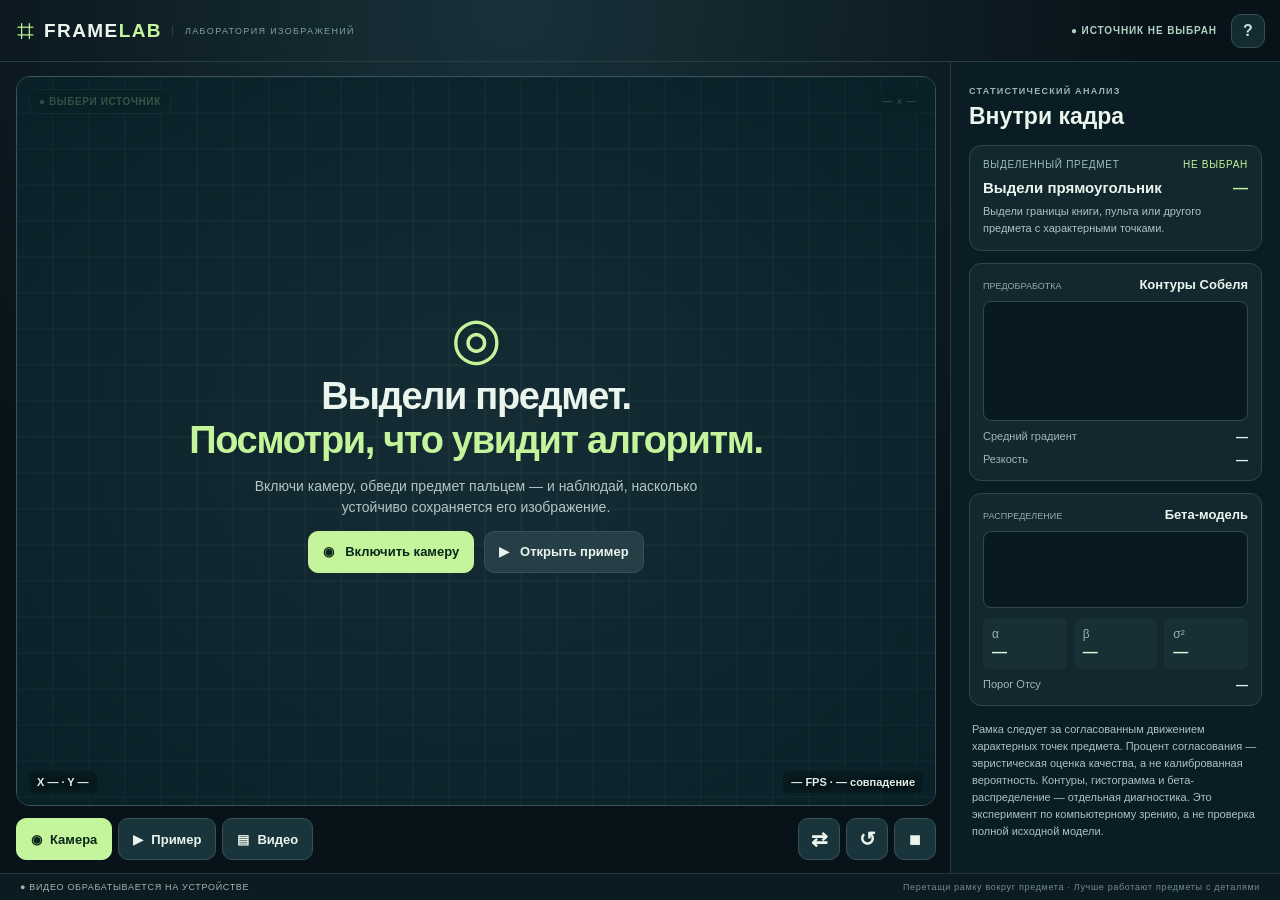
==== frame-lab/index.html @ 1d76de09 "Frame Lab 360: remember viewpoints and reacquire lost objects across full frame" ====
<!doctype html>
<html lang="ru">
<head>
  <meta charset="utf-8">
  <meta name="viewport" content="width=device-width,initial-scale=1,viewport-fit=cover">
  <meta name="theme-color" content="#09131b">
  <meta name="description" content="Локальная лаборатория компьютерного зрения: выделяйте бытовые предметы на камере и изучайте их движение и статистику границ.">
  <title>Frame Lab 360 — отслеживание предметов</title>
  <style>:root{color-scheme:dark;--bg:#081319;--panel:#0e2027;--line:#263d42;--text:#eaf6ed;--muted:#99b0b2;--lime:#c4f49b;--amber:#fbc57b;--font:-apple-system,BlinkMacSystemFont,'Segoe UI',Arial,sans-serif}
*{box-sizing:border-box}html,body{padding:0;margin:0;width:100%;height:100%;font-family:var(--font);background:var(--bg);color:var(--text)}.hidden{display:none!important}button{color:inherit;border:0;font:inherit;cursor:pointer;-webkit-tap-highlight-color:transparent}button:focus-visible{outline:2px solid var(--lime);outline-offset:2px}
.app{height:100vh;height:100dvh;width:100%;display:flex;flex-direction:column;overflow:hidden;background:radial-gradient(ellipse at 40% 0%,#193139 0%,transparent 58%),var(--bg)}.top{height:62px;padding:0 max(15px,env(safe-area-inset-right)) 0 max(17px,env(safe-area-inset-left));flex:none;display:flex;align-items:center;justify-content:space-between;border-bottom:1px solid var(--line);gap:12px}.brand{display:flex;align-items:center;gap:10px;white-space:nowrap}.brand-glyph{color:var(--lime);font-size:30px;line-height:1}.brand b{font-size:19px;letter-spacing:.075em}.brand b span{color:var(--lime)}.brand-caption{font-size:9px;letter-spacing:.15em;color:#7ea1a0;padding-left:12px;border-left:1px solid var(--line)}.top-right{display:flex;gap:14px;align-items:center}.source-pill{font-size:10px;font-weight:700;letter-spacing:.09em;color:#b0d2c2}.small-btn{display:grid;place-items:center;background:#142b32;border:1px solid #34505a;width:34px;height:34px;border-radius:10px;font-weight:800;color:#c9e0dc}.main{flex:1;min-height:0;display:flex}.screen-column{flex:1;min-width:0;min-height:0;padding:14px 14px 12px 16px;display:flex;flex-direction:column;gap:11px}.screen{position:relative;flex:1;min-height:0;overflow:hidden;border:1px solid #38535c;border-radius:14px;background:#112630}.screen canvas{display:block;width:100%;height:100%;touch-action:none;cursor:crosshair}.view-head{position:absolute;left:12px;right:12px;top:12px;display:flex;justify-content:space-between;align-items:center;gap:8px;pointer-events:none;color:#aabebc;font-size:10px;font-weight:700;letter-spacing:.06em;text-shadow:0 1px 6px #000c}.tracking-pill{background:#081b22ce;border:1px solid #2f4a4f;border-radius:7px;padding:6px 9px;color:var(--lime)}.view-head>span{background:#081b22bb;border-radius:6px;padding:6px}.view-foot{position:absolute;left:12px;right:12px;bottom:12px;display:flex;justify-content:space-between;gap:8px;pointer-events:none;color:#e0f0e8;font-weight:600;font-size:11px;text-shadow:0 1px 5px #000}.view-foot span{background:#06171aa3;padding:5px 8px;border-radius:6px}.view-foot span span{background:none;padding:0}.empty{position:absolute;inset:0;display:flex;flex-direction:column;align-items:center;justify-content:center;text-align:center;padding:20px;pointer-events:none;background:radial-gradient(ellipse at center,#1d343b9a,#092027cb)}.empty-ring{font-size:58px;color:var(--lime);line-height:1}.empty h1{margin:8px 0;font-size:clamp(20px,3.2vw,38px);line-height:1.15;letter-spacing:-.035em}.empty h1 i{font-style:normal;color:var(--lime)}.empty p{max-width:460px;font-size:clamp(11px,1.5vw,14px);line-height:1.5;color:#b2c5c8;margin:5px 0 13px}.empty-buttons{display:flex;gap:10px;pointer-events:auto}.instruction{position:absolute;top:49px;left:50%;transform:translateX(-50%);max-width:90%;text-align:center;background:#132e36db;border:1px solid #496062;color:#cde1d9;font-size:11px;border-radius:9px;padding:7px 10px;pointer-events:none}.toolbar{flex:none;display:flex;justify-content:space-between;gap:8px;align-items:center;min-height:44px}.tools-main,.tools-extra{display:flex;align-items:center;gap:6px;min-width:0}.btn,.icon-btn{height:42px;padding:0 14px;border-radius:10px;background:#1a343b;border:1px solid #365158;font-size:13px;font-weight:680;display:flex;align-items:center;justify-content:center;gap:8px;white-space:nowrap}.btn.primary{color:#0b261a;background:var(--lime);border-color:var(--lime);font-weight:800}.btn.secondary{background:#263e46}.icon-btn{min-width:42px;padding:0 9px;font-size:20px}.stats-btn{font-size:14px;color:var(--lime)}.stats-btn span{font-size:12px}.bottom{height:27px;flex:none;display:flex;justify-content:space-between;align-items:center;gap:8px;padding:0 20px;background:#0b1b22;border-top:1px solid #20363d;font-size:9px;letter-spacing:.075em;color:#9fb7ad}.bottom-hint{color:#728c8d}
.panel{width:330px;min-width:0;flex:none;padding:18px;border-left:1px solid var(--line);background:#0b1d24;overflow:auto;scrollbar-width:thin}.panel-top{display:flex;align-items:flex-start;justify-content:space-between;margin:0 0 15px}.eyebrow{color:#9bb5b1;letter-spacing:.14em;font-size:9px;font-weight:850}.panel h2{font-size:23px;margin:5px 0 0}.close-panel{display:none}.status-card,.panel-section{border-radius:12px;border:1px solid #2d454c;background:#12282e;padding:13px;margin-bottom:12px}.small-label{font-size:10px;letter-spacing:.07em;color:#9ebbbb;display:flex;justify-content:space-between;gap:8px}.small-label span{color:var(--lime)}.status-line{display:flex;justify-content:space-between;align-items:baseline;gap:8px;margin-top:9px}.status-line strong{font-size:15px}.status-line span{font-size:15px;color:var(--lime);font-weight:800}.status-card p,.note{font-size:11px;line-height:1.55;color:#adc1c1}.status-card p{margin:7px 0 0}.section-title{display:flex;justify-content:space-between;align-items:baseline;gap:8px;margin-bottom:9px}.section-title span{font-size:9px;color:#92aaa8}.section-title strong{font-size:13px}.panel-section canvas{display:block;width:100%;max-height:120px;object-fit:contain;background:#091920;border-radius:8px;border:1px solid #31474e}.panel-section canvas#hist{height:77px}.value-pair{display:flex;justify-content:space-between;gap:8px;font-size:11px;color:#9fb6b5;margin-top:9px}.value-pair b{color:#dff3e9;font-size:12px;font-variant-numeric:tabular-nums}.params{display:grid;grid-template-columns:repeat(3,minmax(0,1fr));gap:7px;margin-top:10px}.params div{font-size:12px;background:#172f35;padding:9px;border-radius:6px;color:#95b5ab}.params b{display:block;font-size:15px;margin-top:2px;color:#d9f6d9;font-variant-numeric:tabular-nums}.note{padding:3px 3px 0;margin:6px 0 0}
.shade{position:fixed;inset:0;background:#07141aba;z-index:19}.toast{position:fixed;bottom:max(70px,env(safe-area-inset-bottom));left:50%;transform:translate(-50%,20px);color:#ecf5f1;background:#143137ed;border:1px solid #4a7776;max-width:min(450px,85vw);padding:10px 14px;border-radius:10px;opacity:0;pointer-events:none;transition:.25s;z-index:45;font-size:12px;text-align:center}.toast.show{opacity:1;transform:translate(-50%,0)}.modal-wrap{position:fixed;inset:0;background:#07151ddd;z-index:50;display:grid;place-items:center;padding:20px}.modal{background:#10262c;border:1px solid #476067;border-radius:16px;padding:22px;max-width:470px;max-height:90dvh;overflow:auto;position:relative;box-shadow:0 16px 80px #0007}.modal h2{font-size:25px;margin:6px 0 10px}.modal p,.modal li{font-size:13px;line-height:1.65;color:#c1d3cf}.modal ol{padding-left:18px}.modal-close{position:absolute;top:12px;right:12px}
@media(min-width:1050px) and (min-height:610px){.stats-btn{display:none}}
@media(max-width:1049px), (max-height:609px){.panel{display:none;position:fixed;right:0;top:0;bottom:0;z-index:20;width:min(360px,93vw);box-shadow:-20px 0 60px #0009;max-height:100dvh;padding:16px}.panel.open{display:block}.close-panel{display:grid}.main{min-width:0}.screen-column{padding:8px}.bottom{display:none}}
@media(max-height:540px) and (orientation:landscape){.top{height:38px;padding-left:max(12px,env(safe-area-inset-left));padding-right:max(12px,env(safe-area-inset-right))}.brand-glyph{font-size:22px}.brand b{font-size:14px}.brand-caption{font-size:8px}.top-right{gap:7px}.source-pill{font-size:9px}.small-btn{height:27px;width:27px;border-radius:7px}.screen-column{padding:5px 7px 4px;gap:5px}.screen{border-radius:8px}.toolbar{min-height:39px;padding-left:env(safe-area-inset-left);padding-right:env(safe-area-inset-right)}.btn,.icon-btn{height:34px;border-radius:7px;padding:0 9px;font-size:11px}.icon-btn{min-width:34px;font-size:17px}.stats-btn{font-size:12px}.stats-btn span{font-size:11px}.tools-main,.tools-extra{gap:4px}.view-head{top:5px;left:6px;right:6px;font-size:9px}.tracking-pill,.view-head>span{padding:4px 6px}.view-foot{bottom:5px;left:6px;right:6px;font-size:10px}.view-foot span{padding:4px}.instruction{top:34px;font-size:10px;padding:5px 7px}.empty-ring{font-size:30px}.empty h1{font-size:19px;margin:1px 0}.empty p{font-size:10px;margin:3px 0 8px;max-width:360px}.empty-buttons .btn{height:32px}.toast{bottom:50px;font-size:11px}.panel{padding:10px}.panel-top{margin-bottom:8px}}
@media(max-width:600px) and (orientation:portrait){.top{height:47px}.brand-caption{display:none}.source-pill{font-size:9px}.screen-column{padding:7px}.toolbar{flex-wrap:wrap;justify-content:center}.tools-main,.tools-extra{width:100%;justify-content:center}.btn{padding:0 9px;flex:1}.icon-btn{flex:1}.screen{min-height:220px}.empty h1{font-size:22px}.empty p{font-size:12px}.bottom{display:none}}
@media(max-width:380px){.brand b{font-size:15px}.source-pill{font-size:8px}.stats-btn span{display:none}}
@media(prefers-reduced-motion:reduce){*{transition:none!important}}

/* Compact horizontal camera UI: no clipped controls on short iPhones. */
@media (orientation:landscape) and (max-height:430px){
 .top{height:34px}.screen-column{padding:4px 6px;gap:4px}
 .toolbar{min-height:34px}.btn,.icon-btn{height:32px;padding:0 8px}
 .view-head{top:4px}.view-foot{bottom:4px}.instruction{top:31px}
 .brand-caption{display:none}
 .empty-ring{font-size:25px}.empty h1{font-size:18px}.empty p{font-size:10px}
}
@media (orientation:landscape) and (max-height:310px){
 .top{height:29px}.source-pill{display:none}.toolbar{min-height:30px}
 .btn,.icon-btn{height:28px;font-size:10px}.screen-column{padding:3px;gap:3px}
 .view-foot{display:none}.empty p{display:none}
}
</style>
</head>
<body>
<div class="app">
  <header class="top">
    <div class="brand"><span class="brand-glyph">⌗</span><b>FRAME<span>LAB</span></b><span class="brand-caption">ЛАБОРАТОРИЯ ИЗОБРАЖЕНИЙ</span></div>
    <div class="top-right"><span id="sourcePill" class="source-pill">● ИСТОЧНИК НЕ ВЫБРАН</span><button id="infoBtn" class="small-btn" aria-label="Инструкция" title="Инструкция">?</button></div>
  </header>
  <main class="main">
    <section class="screen-column">
      <div class="screen" id="screen">
        <canvas id="stage" aria-label="Нарисуй рамку вокруг бытового предмета на видео" tabindex="0"></canvas>
        <div class="view-head"><div id="trackingPill" class="tracking-pill">● ВЫБЕРИ ИСТОЧНИК</div><span id="resolution">— × —</span></div>
        <div id="empty" class="empty">
          <div class="empty-ring">◎</div>
          <h1>Выдели предмет.<br><i>Посмотри, что увидит алгоритм.</i></h1>
          <p>Включи камеру, обведи предмет пальцем — и наблюдай, насколько устойчиво сохраняется его изображение.</p>
          <div class="empty-buttons"><button id="bigCamera" class="btn primary">◉ &nbsp; Включить камеру</button><button id="bigDemo" class="btn secondary">▶ &nbsp; Открыть пример</button></div>
        </div>
        <div id="instruction" class="instruction hidden">Обведи предмет рамкой или коснись его, чтобы выбрать область</div>
        <div class="view-foot"><span id="coords">X — · Y —</span><span><span id="rate">—</span> FPS · <span id="confidence">—</span> совпадение</span></div>
      </div>
      <nav class="toolbar" aria-label="Управление видео">
        <div class="tools-main"><button id="cameraBtn" class="btn primary">◉ <span>Камера</span></button><button id="demoBtn" class="btn">▶ <span>Пример</span></button><button id="fileBtn" class="btn">▤ <span>Видео</span></button><input id="fileInput" type="file" accept="video/*" hidden></div>
        <div class="tools-extra"><button id="flipBtn" class="icon-btn" title="Перевернуть камеру" aria-label="Перевернуть камеру">⇄</button><button id="resetBtn" class="icon-btn" title="Выбрать заново" aria-label="Выбрать заново">↺</button><button id="statsBtn" class="icon-btn stats-btn" title="Показать анализ" aria-label="Показать анализ">▥ <span>Анализ</span></button><button id="stopBtn" class="icon-btn" title="Остановить" aria-label="Остановить">■</button></div>
      </nav>
    </section>
    <aside id="panel" class="panel" aria-label="Математическая диагностика">
      <div class="panel-top"><div><span class="eyebrow">СТАТИСТИЧЕСКИЙ АНАЛИЗ</span><h2>Внутри кадра</h2></div><button id="closePanel" class="small-btn close-panel" aria-label="Закрыть анализ">×</button></div>
      <div class="status-card"><div class="small-label">ВЫДЕЛЕННЫЙ ПРЕДМЕТ <span id="trackingStatus">НЕ ВЫБРАН</span></div><div class="status-line"><strong id="trackTitle">Выдели прямоугольник</strong><span id="trackScore">—</span></div><p id="trackDescription">Выдели границы книги, пульта или другого предмета с характерными точками.</p></div>
      <div class="panel-section"><div class="section-title"><span>ПРЕДОБРАБОТКА</span><strong>Контуры Собеля</strong></div><canvas id="edges" width="320" height="180"></canvas><div class="value-pair"><span>Средний градиент</span><b id="mean">—</b></div><div class="value-pair"><span>Резкость</span><b id="sharpness">—</b></div></div>
      <div class="panel-section"><div class="section-title"><span>РАСПРЕДЕЛЕНИЕ</span><strong>Бета-модель</strong></div><canvas id="hist" width="320" height="98"></canvas><div class="params"><div>α<b id="alpha">—</b></div><div>β<b id="beta">—</b></div><div>σ²<b id="variance">—</b></div></div><div class="value-pair"><span>Порог Отсу</span><b id="threshold">—</b></div></div>
      <p class="note">Рамка следует за согласованным движением характерных точек предмета. Процент согласования — эвристическая оценка качества, а не калиброванная вероятность. Контуры, гистограмма и бета-распределение — отдельная диагностика. Это эксперимент по компьютерному зрению, а не проверка полной исходной модели.</p>
    </aside>
  </main>
  <footer class="bottom"><span>● ВИДЕО ОБРАБАТЫВАЕТСЯ НА УСТРОЙСТВЕ</span><span class="bottom-hint">Перетащи рамку вокруг предмета · Лучше работают предметы с деталями</span></footer>
</div>
<div id="shade" class="shade hidden"></div>
<div id="toast" class="toast" role="status" aria-live="polite"></div>
<div id="help" class="modal-wrap hidden" role="dialog" aria-modal="true" aria-labelledby="helpTitle"><div class="modal"><button id="closeHelp" class="small-btn modal-close">×</button><span class="eyebrow">КАК ЭТО РАБОТАЕТ</span><h2 id="helpTitle">Проверка на обычном предмете</h2><ol><li>Открой «Камера» и разреши доступ.</li><li>Пальцем нарисуй прямоугольник вокруг книги, пульта, игрушки или другого предмета. Быстрое касание выберет небольшую область автоматически.</li><li>Медленно обходи неподвижный предмет. Рамка следует за точками внутри него. Зелёная рамка показывает согласованное движение точек внутри предмета; жёлтая пунктирная рамка означает временную потерю: память сохраняется, начинается поиск во всём кадре.</li><li>Открой «Анализ», чтобы увидеть карты границ и статистику.</li><li>Нажми ↺ для нового выбора. Попробуй «Пример», если камера недоступна.</li></ol><p>Лучше работают предметы с надписями, углами и узорами. При обходе предмета меняются видимые грани: сильный поворот или выход из кадра могут привести к временному поиску. Сайт запоминает характерные точки нескольких успешных ракурсов и пытается найти объект снова, когда он возвращается в кадр. При сильной смене внешнего вида может потребоваться повторный выбор. Статистика бета-распределения не участвует в трекинге.</p><button id="okayHelp" class="btn primary" style="margin-top:12px">Понятно</button></div></div>
<video id="video" playsinline autoplay muted style="display:none"></video>
<script>
// ===== vision.js =====
/** Pure image-analysis functions. No DOM and no server. */
function rgbToHsv(r, g, b) {
  r /= 255; g /= 255; b /= 255;
  const max = Math.max(r, g, b), min = Math.min(r, g, b);
  const delta = max - min;
  let h = 0;
  if (delta > 1e-12) {
    if (max === r) h = ((g - b) / delta) % 6;
    else if (max === g) h = (b - r) / delta + 2;
    else h = (r - g) / delta + 4;
    h /= 6;
    if (h < 0) h += 1;
  }
  return { h, s: max === 0 ? 0 : delta / max, v: max };
}

function hueDistance(a, b) {
  const d = Math.abs(a - b) % 1;
  return Math.min(d, 1 - d);
}

/** Sample around a user-selected saturated color marker. Return null for gray areas. */
function sampleColor(imageData, width, height, px, py, radius = 2) {
  const pixels = imageData.data ?? imageData;
  const x0 = Math.round(px), y0 = Math.round(py);
  const samples = [];
  for (let y = Math.max(0, y0 - radius); y <= Math.min(height - 1, y0 + radius); y++) {
    for (let x = Math.max(0, x0 - radius); x <= Math.min(width - 1, x0 + radius); x++) {
      const i = (y * width + x) * 4;
      const c = rgbToHsv(pixels[i], pixels[i + 1], pixels[i + 2]);
      if (c.s >= 0.30 && c.v >= 0.18) samples.push(c);
    }
  }
  if (samples.length < 3) return null;
  let sumC = 0, sumS = 0, sumV = 0, sumSat = 0;
  for (const c of samples) {
    sumC += Math.cos(c.h * 2 * Math.PI);
    sumS += Math.sin(c.h * 2 * Math.PI);
    sumV += c.v;
    sumSat += c.s;
  }
  const h = (Math.atan2(sumS, sumC) / (2 * Math.PI) + 1) % 1;
  // Ignore mixed-color selection: require a clear hue majority.
  if (Math.hypot(sumS, sumC) / samples.length < 0.70) return null;
  return { h, s: sumSat / samples.length, v: sumV / samples.length };
}

/** Detect only a brightly colored connected patch, never an arbitrary object. */
function detectMarker(imageData, width, height, signature, anchor = null, minimumArea = null) {
  if (!signature) return null;
  const pixels = imageData.data ?? imageData;
  const n = width * height;
  const minArea = minimumArea ?? Math.max(7, Math.round(n * 0.00015));
  const mask = new Uint8Array(n);
  for (let k = 0, i = 0; k < n; k++, i += 4) {
    const c = rgbToHsv(pixels[i], pixels[i + 1], pixels[i + 2]);
    if (c.s >= Math.max(0.30, signature.s * 0.52) && c.v >= Math.max(0.16, signature.v * 0.35) && hueDistance(c.h, signature.h) < 0.066) {
      mask[k] = 1;
    }
  }
  const visited = new Uint8Array(n);
  const queue = new Int32Array(n);
  let best = null, bestScore = Infinity;
  const diag = Math.hypot(width, height);
  for (let start = 0; start < n; start++) {
    if (!mask[start] || visited[start]) continue;
    let head = 0, tail = 1;
    queue[0] = start;
    visited[start] = 1;
    let sx = 0, sy = 0, minX = width, minY = height, maxX = 0, maxY = 0;
    while (head < tail) {
      const pos = queue[head++];
      const x = pos % width, y = (pos / width) | 0;
      sx += x; sy += y;
      minX = Math.min(minX, x); minY = Math.min(minY, y);
      maxX = Math.max(maxX, x); maxY = Math.max(maxY, y);
      const left = x > 0 ? pos - 1 : -1;
      const right = x < width - 1 ? pos + 1 : -1;
      const up = y > 0 ? pos - width : -1;
      const down = y < height - 1 ? pos + width : -1;
      for (const nei of [left, right, up, down]) {
        if (nei >= 0 && mask[nei] && !visited[nei]) {
          visited[nei] = 1;
          queue[tail++] = nei;
        }
      }
    }
    if (tail < minArea) continue;
    const cx = sx / tail, cy = sy / tail;
    const dist = anchor ? Math.hypot(cx - anchor.x, cy - anchor.y) : 0;
    // Stay near the user's chosen patch; do not jump to other same-color items.
    if (anchor && dist > diag * 0.24) continue;
    const sizePenalty = anchor?.area ? Math.abs(Math.log(tail / anchor.area)) * 4 : 0;
    const score = dist + sizePenalty;
    if (score < bestScore) {
      bestScore = score;
      best = { x: cx, y: cy, area: tail, box: { x: minX, y: minY, w: maxX - minX + 1, h: maxY - minY + 1 } };
    }
  }
  return best;
}

/** Sobel gradient statistics + method-of-moments beta fit. Small preview is returned. */
function analyzeFrame(imageData, width, height) {
  const data = imageData.data ?? imageData;
  const n = width * height;
  const gray = new Float32Array(n);
  for (let k = 0, i = 0; k < n; k++, i += 4) {
    gray[k] = (0.2126 * data[i] + 0.7152 * data[i + 1] + 0.0722 * data[i + 2]) / 255;
  }
  // Fixed separable 3×3 Gaussian-like low-pass [1, 2, 1] ⊗ [1, 2, 1] / 16.
  // A general-purpose denoising step preceding the Sobel operator.
  const smooth = new Float32Array(n);
  for (let y = 0; y < height; y++) {
    for (let x = 0; x < width; x++) {
      let weighted = 0, totalWeight = 0;
      for (let dy = -1; dy <= 1; dy++) {
        const yy = Math.max(0, Math.min(height - 1, y + dy));
        for (let dx = -1; dx <= 1; dx++) {
          const xx = Math.max(0, Math.min(width - 1, x + dx));
          const weight = (dy === 0 ? 2 : 1) * (dx === 0 ? 2 : 1);
          weighted += gray[yy * width + xx] * weight;
          totalWeight += weight;
        }
      }
      smooth[y * width + x] = weighted / totalWeight;
    }
  }
  const mag = new Float32Array(n);
  let max = 0, lap = 0;
  const histogram = new Array(28).fill(0);
  for (let y = 1; y < height - 1; y++) {
    for (let x = 1; x < width - 1; x++) {
      const i = y * width + x;
      const a = smooth[i - width - 1], b = smooth[i - width], c = smooth[i - width + 1];
      const d = smooth[i - 1], e = smooth[i], f = smooth[i + 1];
      const g = smooth[i + width - 1], h = smooth[i + width], j = smooth[i + width + 1];
      const gx = -a + c - 2 * d + 2 * f - g + j;
      const gy = -a - 2 * b - c + g + 2 * h + j;
      const v = Math.hypot(gx, gy);
      mag[i] = v; max = Math.max(max, v);
      lap += Math.abs(4 * e - b - d - f - h);
    }
  }
  let mean = 0, m2 = 0, count = 0;
  const edgePixels = new Uint8ClampedArray(n);
  if (max > 1e-10) {
    for (let k = 0; k < n; k++) {
      const v = Math.min(1, mag[k] / max);
      edgePixels[k] = Math.round(v * 255);
      histogram[Math.min(histogram.length - 1, Math.floor(v * histogram.length))] += 1;
      count++;
      const delta = v - mean;
      mean += delta / count;
      m2 += delta * (v - mean);
    }
  } else {
    histogram[0] = n;
    count = n;
  }
  const variance = count > 0 ? m2 / count : 0;
  const fit = betaFromMoments(mean, variance);
  // Diagnostic two-class gradient segmentation (Otsu), not target detection.
  // Both distributions are descriptive histograms, not posterior probabilities.
  const threshold = otsuThreshold(histogram);
  const low = makeMoments(), high = makeMoments();
  if (max > 1e-10) {
    for (let k = 0; k < n; k++) {
      const value = Math.min(1, mag[k] / max);
      if (value < threshold) low.push(value); else high.push(value);
    }
  }
  const background = low.result(), contours = high.result();
  return { mean, variance, alpha: fit?.alpha ?? null, beta: fit?.beta ?? null,
    histogram, edgePixels, threshold, background, contours,
    sharpness: lap / Math.max(1, (width - 2) * (height - 2)), maxGradient: max };
}

function betaFromMoments(mean, variance) {
  if (!(mean > 0 && mean < 1) || !(variance > 0 && variance < mean * (1 - mean))) return null;
  const t = mean * (1 - mean) / variance - 1;
  const alpha = mean * t, beta = (1 - mean) * t;
  return Number.isFinite(alpha) && Number.isFinite(beta) && alpha > 0 && beta > 0 ? { alpha, beta } : null;
}


/** Histogram-based Otsu threshold in [0, 1], for generic edge statistics. */
function otsuThreshold(histogram) {
  const N = histogram.reduce((sum, x) => sum + x, 0);
  if (!N) return 0;
  const bins = histogram.length;
  const total = histogram.reduce((sum, value, i) => sum + i * value, 0);
  let w0 = 0, weighted0 = 0, best = -1, split = 0;
  for (let i = 0; i < bins - 1; i++) {
    w0 += histogram[i]; weighted0 += i * histogram[i];
    const w1 = N - w0;
    if (!w0 || !w1) continue;
    const m0 = weighted0 / w0, m1 = (total - weighted0) / w1;
    const score = w0 * w1 * (m0 - m1) ** 2;
    if (score > best) { best = score; split = i; }
  }
  return best >= 0 ? (split + 1) / bins : 0;
}

/** Online population moments for each gradient intensity subset. */
function makeMoments() {
  let n = 0, mean = 0, m2 = 0;
  return {
    push(x) { n += 1; const d = x - mean; mean += d / n; m2 += d * (x - mean); },
    result() {
      const variance = n ? m2 / n : 0;
      const fit = betaFromMoments(mean, variance);
      return { count: n, mean, variance, alpha: fit?.alpha ?? null, beta: fit?.beta ?? null };
    }
  };
}


// ===== tracker.js =====
/**
 * FRAME LAB / household object tracker.
 * Browser-only feature tracking. Detect Harris corners inside the chosen
 * item, match patches across consecutive frames, estimate an inlier-supported
 * similarity transform and discard conflicting point movements.
 * This is NOT a reproduction of the source paper's target-selection algorithm.
 */
function luminance(imageData, w, h) {
  const src=imageData.data??imageData, dst=new Float32Array(w*h);
  for(let p=0,i=0;p<dst.length;p++,i+=4)dst[p]=(.2126*src[i]+.7152*src[i+1]+.0722*src[i+2])/255;
  return dst;
}
function clampBox(input,w,h){
  const x=Math.min(w-1,Math.max(0,Math.round(input.x))),y=Math.min(h-1,Math.max(0,Math.round(input.y)));
  return {x,y,w:Math.min(w-x,Math.max(1,Math.round(input.w))),h:Math.min(h-y,Math.max(1,Math.round(input.h)))};
}
function down2(src,w,h){let nw=Math.ceil(w/2),nh=Math.ceil(h/2),out=new Float32Array(nw*nh);
  for(let y=0;y<nh;y++)for(let x=0;x<nw;x++){
    let v=0,n=0;for(let dy=0;dy<2;dy++)for(let dx=0;dx<2;dx++){
      const xx=x*2+dx,yy=y*2+dy;if(xx<w&&yy<h){v+=src[yy*w+xx];n++;}
    }out[y*nw+x]=v/n;
  }return {image:out,w:nw,h:nh};
}
function rectCorners(b){return [{x:b.x,y:b.y},{x:b.x+b.w,y:b.y},{x:b.x+b.w,y:b.y+b.h},{x:b.x,y:b.y+b.h}];}
function polygonBounds(poly,w,h){const xs=poly.map(p=>p.x),ys=poly.map(p=>p.y);const x=Math.max(0,Math.min(...xs)),y=Math.max(0,Math.min(...ys));return {x,y,w:Math.min(w-x,Math.max(...xs)-x),h:Math.min(h-y,Math.max(...ys)-y)};}
function inside(poly,x,y){let result=false;for(let i=0,j=poly.length-1;i<poly.length;j=i++){
 const a=poly[i],b=poly[j];if(((a.y>y)!==(b.y>y)) && x<(b.x-a.x)*(y-a.y)/(b.y-a.y)+a.x)result=!result;
}return result;}
function shrinkPoly(poly,k=.13){const c={x:poly.reduce((s,p)=>s+p.x,0)/poly.length,y:poly.reduce((s,p)=>s+p.y,0)/poly.length};return poly.map(p=>({x:c.x+(p.x-c.x)*(1-k),y:c.y+(p.y-c.y)*(1-k)}));}
function findCorners(image,w,h,poly,maxCount=75,existing=[],step=2,shrink=.13){
 const region=shrinkPoly(poly,shrink),bound=polygonBounds(region,w,h),candidates=[];
 const left=Math.max(7,Math.floor(bound.x)),top=Math.max(7,Math.floor(bound.y));
 const right=Math.min(w-8,Math.ceil(bound.x+bound.w)),bottom=Math.min(h-8,Math.ceil(bound.y+bound.h));
 for(let y=top;y<=bottom;y+=step)for(let x=left;x<=right;x+=step){
   if(!inside(region,x,y))continue;
   let a=0,b=0,c=0;
   for(let dy=-2;dy<=2;dy++)for(let dx=-2;dx<=2;dx++){
     const p=(y+dy)*w+x+dx;
     const gx=image[p+1]-image[p-1],gy=image[p+w]-image[p-w];
     a+=gx*gx;b+=gx*gy;c+=gy*gy;
   }
   const tr=a+c,det=a*c-b*b;
   const score=det-.04*tr*tr;
   if(score>0)candidates.push({x,y,score});
 }
 candidates.sort((u,v)=>v.score-u.score);
 const max=candidates[0]?.score||0;
 const picked=[...existing].map(p=>({x:p.x,y:p.y})),out=[];
 for(const p of candidates){if(p.score<max*.015)break;
   if(picked.every(q=>(p.x-q.x)**2+(p.y-q.y)**2>=36)){
     out.push({x:p.x,y:p.y});picked.push(p);if(out.length+existing.length>=maxCount)break;
   }
 }return out;
}
function patchReference(image,w,h,x,y,r){
 const ix=Math.round(x),iy=Math.round(y);if(ix-r<0||iy-r<0||ix+r>=w||iy+r>=h)return null;
 const vals=new Float32Array((2*r+1)**2);let mean=0,k=0;
 for(let dy=-r;dy<=r;dy++)for(let dx=-r;dx<=r;dx++){
  const v=image[(iy+dy)*w+ix+dx];vals[k++]=v;mean+=v;
 }
 mean/=vals.length;let variation=0;for(let i=0;i<vals.length;i++){vals[i]-=mean;variation+=vals[i]*vals[i];}
 return variation>0.001?{vals,variation,r}:null;
}
function patchCorrelation(ref,image,w,h,x,y){
 const ix=Math.round(x),iy=Math.round(y),r=ref.r;
 if(ix-r<0||iy-r<0||ix+r>=w||iy+r>=h)return -2;
 let sum=0,sum2=0,cross=0,k=0;
 for(let dy=-r;dy<=r;dy++)for(let dx=-r;dx<=r;dx++){
   const v=image[(iy+dy)*w+ix+dx];sum+=v;sum2+=v*v;cross+=ref.vals[k++]*v;
 }
 const variation=sum2-sum*sum/ref.vals.length;
 return variation>0.001?cross/Math.sqrt(variation*ref.variation):-2;
}
function bestPatch(ref,image,w,h,cx,cy,radius){
 if(!ref)return {x:-1,y:-1,score:-3};
 let bx=-1,by=-1,best=-3;
 const x0=Math.round(cx),y0=Math.round(cy);
 for(let dy=-radius;dy<=radius;dy++)for(let dx=-radius;dx<=radius;dx++){
   const x=x0+dx,y=y0+dy,score=patchCorrelation(ref,image,w,h,x,y);
   if(score>best){best=score;bx=x;by=y;}
 }
 return {x:bx,y:by,score:best};
}
/** Two-level coarse-to-fine zero-mean patch matching. */
function followPoint(prev,next,halfPrev,halfNext,w,h,point,predict){
 const rHalf=patchReference(halfPrev.image,halfPrev.w,halfPrev.h,point.x/2,point.y/2,2);
 if(!rHalf)return null;
 const coarse=bestPatch(rHalf,halfNext.image,halfNext.w,halfNext.h,
  (point.x+predict.x)/2,(point.y+predict.y)/2,8);
 if(coarse.score<.48)return null;
 const rFull=patchReference(prev,w,h,point.x,point.y,3);
 if(!rFull)return null;
 const fine=bestPatch(rFull,next,w,h,coarse.x*2,coarse.y*2,3);
 if(fine.score<.60)return null;
 // Backward validation rejects a large share of appearance-alike distractors.
 const back=bestPatch(patchReference(next,w,h,fine.x,fine.y,3),prev,w,h,point.x,point.y,3);
 if(Math.hypot(back.x-point.x,back.y-point.y)>2.8)return null;
 return {old:point,now:{x:fine.x,y:fine.y},score:fine.score};
}
function solvePair(p,q,limits={minScale:.72,maxScale:1.38,maxAngle:.45}){
 const dx=p[1].old.x-p[0].old.x,dy=p[1].old.y-p[0].old.y;
 const du=p[1].now.x-p[0].now.x,dv=p[1].now.y-p[0].now.y;
 const d=dx*dx+dy*dy;if(d<75)return null;
 const a=(dx*du+dy*dv)/d,b=(dx*dv-dy*du)/d;
 const scale=Math.hypot(a,b),angle=Math.atan2(b,a);
 if(scale<limits.minScale||scale>limits.maxScale||Math.abs(angle)>limits.maxAngle)return null;
 return {a,b,tx:p[0].now.x-a*p[0].old.x+b*p[0].old.y,ty:p[0].now.y-b*p[0].old.x-a*p[0].old.y};
}
function apply(t,p){return {x:t.a*p.x-t.b*p.y+t.tx,y:t.b*p.x+t.a*p.y+t.ty};}
function error(t,m){const p=apply(t,m.old);return Math.hypot(p.x-m.now.x,p.y-m.now.y);}
function refine(matches){
 let ox=0,oy=0,nx=0,ny=0;
 for(const m of matches){ox+=m.old.x;oy+=m.old.y;nx+=m.now.x;ny+=m.now.y;}
 ox/=matches.length;oy/=matches.length;nx/=matches.length;ny/=matches.length;
 let A=0,B=0,D=0;
 for(const m of matches){const x=m.old.x-ox,y=m.old.y-oy,u=m.now.x-nx,v=m.now.y-ny;
 A+=x*u+y*v;B+=x*v-y*u;D+=x*x+y*y;}
 if(D<1)return null;
 const a=A/D,b=B/D;return {a,b,tx:nx-a*ox+b*oy,ty:ny-b*ox-a*oy};
}
/** Robust similarity consensus, rejecting points on moving background. */
function consensus(matches){
 if(matches.length<5)return null;
 let best=[];let bestResidual=Infinity;
 const test=(transform)=>{
   if(!transform)return;
   const inliers=matches.filter(m=>error(transform,m)<3.6);
   const residual=inliers.reduce((sum,m)=>sum+error(transform,m),0);
   if(inliers.length>best.length || inliers.length===best.length&&residual<bestResidual){best=inliers;bestResidual=residual;}
 };
 for(let i=0;i<matches.length;i++){
   for(let j=i+1;j<matches.length;j+=Math.max(1,Math.floor(matches.length/18))){
     test(solvePair([matches[i],matches[j]]));
   }
 }
 if(best.length<5)return null;
 let t=refine(best);if(!t)return null;
 const scale=Math.hypot(t.a,t.b),angle=Math.atan2(t.b,t.a);
 if(scale<.72||scale>1.38||Math.abs(angle)>.45)return null;
 best=matches.filter(m=>error(t,m)<3.6);
 if(best.length>=5)t=refine(best)??t;
 const rms=Math.sqrt(best.reduce((sum,m)=>sum+error(t,m)**2,0)/best.length);
 return {transform:t,inliers:best,rms};
}
/** Save small, normalized appearance patches. No video frames are retained. */
function makeView(gray,w,h,polygon,points){
 const features=[];
 for(const p of points){
  const ref=patchReference(gray,w,h,p.x,p.y,4);
  if(ref)features.push({x:p.x,y:p.y,ref});
  if(features.length>=55)break;
 }
 return features.length>=8?{polygon:polygon.map(p=>({...p})),features}:null;
}
function rememberView(tracker,w,h){
 const view=makeView(tracker.gray,w,h,tracker.polygon,tracker.points);
 if(!view)return;
 if(!tracker.views)tracker.views=[];
 if(tracker.views.length>=5)tracker.views.splice(1,1); // first selection is always retained
 tracker.views.push(view);
}
function globalCorners(gray,w,h){
 const all=[];
 const cols=4,rows=3;
 for(let row=0;row<rows;row++)for(let col=0;col<cols;col++){
   const x=8+col*(w-16)/cols, y=8+row*(h-16)/rows;
   const bw=(w-16)/cols,bh=(h-16)/rows;
   // Per-cell quota prevents a high-contrast background from hiding the object.
   all.push(...findCorners(gray,w,h,rectCorners({x,y,w:bw,h:bh}),24,[],1,.02));
 }
 return all;
}
function patchSimilarity(a,b){
 const av=a.vals,bv=b.vals;
 let dot=0;for(let i=0;i<av.length;i++)dot+=av[i]*bv[i];
 return dot/Math.sqrt(a.variation*b.variation);
}
/** Find distinct appearance matches without assuming where the object moved. */
function matchView(view,candidates){
 const pairs=[];
 for(const feature of view.features){
   let first=-3,second=-3,bestIndex=-1,bestPoint=null;
   for(let j=0;j<candidates.length;j++){
     // Local pixel offsets compensate for grid sampling and small camera shakes.
     let score=-3,point=null;
     for(const candidate of candidates[j].offsets){
       const value=patchSimilarity(feature.ref,candidate.ref);
       if(value>score){score=value;point=candidate;}
     }
     if(score>first){second=first;first=score;bestIndex=j;bestPoint=point;}
     else if(score>second)second=score;
   }
   // Strong appearance and a distinct winner; ambiguous repetitions are ignored.
   if(first>=.79&&first-second>=.035) pairs.push({old:{x:feature.x,y:feature.y},now:{x:bestPoint.x,y:bestPoint.y},score:first,index:bestIndex});
 }
 pairs.sort((a,b)=>b.score-a.score);
 const used=new Set();
 return pairs.filter(p=>{if(used.has(p.index))return false;used.add(p.index);return true;});
}
/** Geometric verification rejects isolated matching patches on the background. */
function consensusRecovery(matches){
 if(matches.length<5)return null;
 let best=[];let bestErr=Infinity;
 const threshold=3.8;
 for(let i=0;i<matches.length;i++){
  for(let j=i+1;j<matches.length;j++){
   const t=solvePair([matches[i],matches[j]],{minScale:.52,maxScale:1.85,maxAngle:1.3});
   if(!t)continue;
   const inliers=matches.filter(m=>error(t,m)<threshold);
   const err=inliers.reduce((sum,m)=>sum+error(t,m),0);
   if(inliers.length>best.length || inliers.length===best.length && err<bestErr){best=inliers;bestErr=err;}
  }
 }
 if(best.length<5)return null;
 let t=refine(best);if(!t)return null;
 best=matches.filter(m=>error(t,m)<threshold);
 if(best.length<5)return null;
 t=refine(best)??t;
 const scale=Math.hypot(t.a,t.b),angle=Math.atan2(t.b,t.a);
 if(scale<.52||scale>1.85||Math.abs(angle)>1.3)return null;
 const rms=Math.sqrt(best.reduce((sum,m)=>sum+error(t,m)**2,0)/best.length);
 if(rms>2.4)return null;
 const xs=best.map(m=>m.old.x),ys=best.map(m=>m.old.y);
 // Similar-looking details must be spread over a 2-D region, not one edge.
 if(Math.max(...xs)-Math.min(...xs)<11||Math.max(...ys)-Math.min(...ys)<11)return null;
 return {transform:t,inliers:best,rms};
}
function validPolygon(poly,w,h){
 const b=polygonBounds(poly,w,h);
 return poly.every(p=>p.x>=-8&&p.y>=-8&&p.x<w+8&&p.y<h+8)
  &&b.w*b.h>=350&&b.w<w*.95&&b.h<h*.95;
}
/** Whole-frame re-identification from saved viewpoints after a lost track. */
function reacquireObject(gray,w,h,tracker){
 if(!tracker.views?.length)return null;
 const offsets=[[0,0],[-1,0],[1,0],[0,-1],[0,1]];
 const candidates=globalCorners(gray,w,h).map(p=>({x:p.x,y:p.y,
   offsets:offsets.map(([dx,dy])=>({x:p.x+dx,y:p.y+dy,ref:patchReference(gray,w,h,p.x+dx,p.y+dy,4)})).filter(v=>v.ref)
 })).filter(p=>p.offsets.length);
 if(candidates.length<7)return null;
 let winner=null;
 for(const view of tracker.views){
   const pairs=matchView(view,candidates);
   const verified=consensusRecovery(pairs);
   if(!verified)continue;
   const minimum=Math.max(5,Math.ceil(view.features.length*.15));
   if(verified.inliers.length<minimum)continue;
   const meanScore=verified.inliers.reduce((sum,m)=>sum+m.score,0)/verified.inliers.length;
   if(meanScore<.85)continue;
   const polygon=view.polygon.map(p=>apply(verified.transform,p));
   if(!validPolygon(polygon,w,h))continue;
   const confidence=verified.inliers.length/Math.max(12,view.features.length)*Math.exp(-verified.rms/3);
   const rank=verified.inliers.length*meanScore/(1+verified.rms);
   if(!winner||rank>winner.rank)winner={polygon,box:polygonBounds(polygon,w,h),points:verified.inliers.map(m=>m.now),
     inliers:verified.inliers.length,total:pairs.length,rms:verified.rms,confidence,rank};
 }
 return winner;
}
function createTracker(imageData,width,height,rawBox){
 const box=clampBox(rawBox,width,height);
 if(box.w<25||box.h<25)return {error:'Выдели предмет рамкой размером хотя бы 25 × 25 пикселей.'};
 const gray=luminance(imageData,width,height),polygon=rectCorners(box);
 const points=findCorners(gray,width,height,polygon,75);
 if(points.length<8)return {error:'На предмете слишком мало различимых углов и деталей. Выбери обложку книги, пульт или предмет с рисунком.'};
 const tracker={box,polygon,gray,points,frame:0,lost:0,motion:{x:0,y:0},confidence:1,score:1,
   inliers:points.length,total:points.length,rms:0,views:[]};
 const first=makeView(gray,width,height,polygon,points);
 if(first)tracker.views.push(first);
 return tracker;
}
function trackObject(imageData,width,height,tracker){
 if(!tracker||tracker.error)return null;
 const next=luminance(imageData,width,height),prev=tracker.gray;
 // Avoid repeated expensive local matching to an increasingly stale frame.
 const hp=tracker.lost>=3?null:down2(prev,width,height);
 const hn=tracker.lost>=3?null:down2(next,width,height);
 const matches=[];
 if(hp&&hn)for(const p of tracker.points){const m=followPoint(prev,next,hp,hn,width,height,p,tracker.motion);if(m)matches.push(m);}
 const c=consensus(matches);
 const required=Math.max(5,Math.min(9,Math.ceil(tracker.points.length*.24)));
 const ok=!!c&&c.inliers.length>=required && (matches.length<=10||c.inliers.length/matches.length>=.42);
 if(ok){
  const oldCenter={x:(tracker.polygon[0].x+tracker.polygon[2].x)/2,y:(tracker.polygon[0].y+tracker.polygon[2].y)/2};
  const nextPoly=tracker.polygon.map(p=>apply(c.transform,p));
  const bound=polygonBounds(nextPoly,width,height),area=bound.w*bound.h;
  const valid=nextPoly.every(p=>p.x>=-10&&p.y>=-10&&p.x<width+10&&p.y<height+10)&&area>=350&&bound.w<width*.95&&bound.h<height*.95;
  if(valid){
   tracker.polygon=nextPoly;tracker.box=bound;
   tracker.motion={x:c.transform.tx+(c.transform.a-1)*oldCenter.x-c.transform.b*oldCenter.y,
     y:c.transform.ty+c.transform.b*oldCenter.x+(c.transform.a-1)*oldCenter.y};
   tracker.points=c.inliers.map(m=>m.now);
   tracker.gray=next;tracker.frame++;tracker.lost=0;
   if(tracker.frame%18===0)rememberView(tracker,width,height);
   if(tracker.frame%6===0&&tracker.points.length<65){
    const fresh=findCorners(next,width,height,tracker.polygon,75,tracker.points);
    tracker.points.push(...fresh);
   }
   tracker.inliers=c.inliers.length;tracker.total=matches.length;tracker.rms=c.rms;
   tracker.score=c.inliers.length/Math.max(1,matches.length);
   tracker.confidence=Math.min(1,c.inliers.length/Math.max(12,Math.min(45,tracker.points.length)))*Math.exp(-c.rms/5);
   return {found:true,recovered:false,box:tracker.box,polygon:tracker.polygon,points:tracker.points,score:tracker.score,
     confidence:tracker.confidence,inliers:tracker.inliers,total:tracker.total,rms:c.rms,lost:0,views:tracker.views.length};
  }
 }
 tracker.lost=Math.min(999,tracker.lost+1);
 tracker.motion={x:0,y:0};tracker.score=0;tracker.confidence=0;
 // One global attempt immediately, then every fourth missing frame to save CPU.
 if(tracker.lost===1||tracker.lost%4===0){
   const restored=reacquireObject(next,width,height,tracker);
   if(restored){
     tracker.polygon=restored.polygon;tracker.box=restored.box;
     tracker.gray=next;tracker.points=restored.points;tracker.motion={x:0,y:0};
     tracker.lost=0;tracker.frame++;tracker.inliers=restored.inliers;
     tracker.total=restored.total;tracker.rms=restored.rms;
     tracker.score=restored.inliers/Math.max(1,restored.total);
     tracker.confidence=Math.min(1,restored.confidence);
     if(tracker.points.length<65){
       tracker.points.push(...findCorners(next,width,height,tracker.polygon,75,tracker.points));
     }
     return {found:true,recovered:true,box:tracker.box,polygon:tracker.polygon,points:tracker.points,
       score:tracker.score,confidence:tracker.confidence,inliers:tracker.inliers,total:tracker.total,
       rms:restored.rms,lost:0,views:tracker.views.length};
   }
 }
 return {found:false,recovered:false,searching:true,box:tracker.box,polygon:tracker.polygon,points:[],score:0,confidence:0,
   inliers:c?.inliers.length||0,total:matches.length,rms:null,lost:tracker.lost,views:tracker.views.length};
}


// ===== main.js =====


const $=id=>document.getElementById(id);
const stage=$('stage'),ctx=stage.getContext('2d',{alpha:false});
const video=$('video');
const analysis=document.createElement('canvas');
const actx=analysis.getContext('2d',{willReadFrequently:true});
const demo=document.createElement('canvas');demo.width=960;demo.height=540;
const dctx=demo.getContext('2d');
const ectx=$('edges').getContext('2d'),hctx=$('hist').getContext('2d');
const s={mode:null,stream:null,url:null,facing:'environment',ready:false,frame:null,W:320,H:180,
  tracker:null,result:null,trail:[],selector:null,draw:{x:0,y:0,w:0,h:0},
  fps:0,last:0,lastStat:0,demostart:0,present:{x:0,y:0,w:0,h:0},toastTimer:null};

function toast(msg){$('toast').textContent=msg;$('toast').classList.add('show');clearTimeout(s.toastTimer);s.toastTimer=setTimeout(()=>$('toast').classList.remove('show'),3100);}
function clearSelection(){s.tracker=null;s.result=null;s.trail=[];s.selector=null;$('trackingStatus').textContent='НЕ ВЫБРАН';$('trackingStatus').style.color='';$('trackTitle').textContent='Выдели прямоугольник';$('trackDescription').textContent='Обведи предмет с деталями — надписями, рисунком или границами.';$('trackScore').textContent='—';$('coords').textContent='X — · Y —';$('confidence').textContent='—';$('instruction').classList.toggle('hidden',!s.mode);if(s.mode)$('trackingPill').textContent='● ОБВЕДИ ПРЕДМЕТ';}
function status(mode){s.mode=mode;const label={camera:'КАМЕРА · ЛОКАЛЬНО',demo:'ДВИЖУЩИЙСЯ ПРИМЕР',file:'ЗАГРУЖЕННОЕ ВИДЕО'};$('sourcePill').textContent=mode?'● '+label[mode]:'● ИСТОЧНИК НЕ ВЫБРАН';$('empty').classList.toggle('hidden',!!mode);$('trackingPill').textContent=mode?'● ОБВЕДИ ПРЕДМЕТ':'● ВЫБЕРИ ИСТОЧНИК';$('instruction').classList.toggle('hidden',!mode);$('resolution').textContent='— × —';}
function cleanup(){if(s.stream){s.stream.getTracks().forEach(t=>t.stop());s.stream=null;}video.pause();video.srcObject=null;video.removeAttribute('src');video.load();if(s.url){URL.revokeObjectURL(s.url);s.url=null;}}
function stop(){cleanup();s.ready=false;s.frame=null;status(null);clearSelection();paintIdle();$('rate').textContent='—';}
async function startCamera(){if(!navigator.mediaDevices?.getUserMedia||!window.isSecureContext){toast('Для камеры нужен защищённый адрес HTTPS или localhost. Нажми «Пример».');return;}cleanup();clearSelection();try{const stream=await navigator.mediaDevices.getUserMedia({audio:false,video:{facingMode:{ideal:s.facing},width:{ideal:1280},height:{ideal:720}}});s.stream=stream;video.srcObject=stream;video.muted=true;video.playsInline=true;await video.play();status('camera');s.ready=true;toast('Камера включена. Обведи предмет рамкой пальцем.');}catch(err){cleanup();s.ready=false;status(null);toast(err?.name==='NotAllowedError'?'Разреши доступ к камере в Safari/браузере.':'Не удалось открыть камеру. Можно загрузить видео или открыть пример.');}}
function startDemo(){cleanup();clearSelection();s.demostart=performance.now();status('demo');s.ready=true;toast('Обведи книгу: её положение почти постоянно, а фон движется.');}
async function startFile(file){if(!file)return;if(!file.type.startsWith('video/')){toast('Выбери видеофайл.');return;}cleanup();clearSelection();s.url=URL.createObjectURL(file);video.src=s.url;video.loop=true;video.muted=true;video.playsInline=true;try{await video.play();status('file');s.ready=true;toast('Видео открыто. Обведи любой предмет.');}catch{cleanup();s.ready=false;status(null);toast('Браузер не смог открыть видео — попробуй MP4.');}}

function fillDemo(time){const W=960,H=540,c=dctx;
  c.fillStyle='#18323c';c.fillRect(0,0,W,H);
  let gr=c.createLinearGradient(0,0,W,H);gr.addColorStop(0,'#1b323b');gr.addColorStop(1,'#50716d');c.fillStyle=gr;c.fillRect(0,0,W,H);
  c.save();c.translate(96*Math.sin(time*.5),29*Math.cos(time*.42));
  c.fillStyle='#263f47';c.fillRect(-160,395,W+320,145);
  c.fillStyle='#43636b';c.fillRect(0,394,W,3);
  // Static distractors and visually rich background
  c.save();c.translate(82,117);c.rotate(-.13);c.fillStyle='#829da2';c.fillRect(0,0,230,182);c.fillStyle='#213d4a';c.fillRect(17,19,195,31);c.fillStyle='#dae4d9';c.font='bold 19px system-ui';c.fillText('NOTES',30,41);for(let i=0;i<5;i++){c.fillStyle=i%2?'#5d7c82':'#c3cebd';c.fillRect(21,74+i*17,165-i*12,6);}c.restore();
  c.fillStyle='#2f4f54';c.fillRect(744,75,155,247);c.fillStyle='#accdc0';c.font='bold 19px system-ui';c.fillText('FRAME  LAB',752,118);for(let i=0;i<7;i++){c.strokeStyle='#72968f';c.strokeRect(756,141+i*23,90,12);}
  c.save();c.translate(820,433);c.fillStyle='#eee3ba';c.beginPath();c.ellipse(0,0,60,19,0,0,Math.PI*2);c.fill();c.fillStyle='#8f513e';c.fillRect(-42,-64,84,61);c.strokeStyle='#ddd0ae';c.lineWidth=9;c.beginPath();c.arc(43,-34,22,-Math.PI/2,Math.PI/2);c.stroke();c.restore();
  // Moving book with sharp distinct details (translate without rotating).
  const bx=480+19*Math.sin(time*.65),by=240+12*Math.sin(time*.53+.3);
  c.restore();
  c.save();c.translate(bx,by);c.rotate(.11*Math.sin(time*.47));c.scale(1+.12*Math.sin(time*.35),1+.10*Math.cos(time*.4));c.shadowColor='#0008';c.shadowBlur=20;c.shadowOffsetY=9;
  c.fillStyle='#decfb6';c.fillRect(-96,-76,192,154);c.shadowBlur=0;c.shadowOffsetY=0;
  c.fillStyle='#204a51';c.fillRect(-89,-69,178,138);c.fillStyle='#d4ecd1';c.fillRect(-78,-55,156,33);
  c.fillStyle='#183b41';c.font='bold 20px system-ui';c.fillText('BOOK  07',-68,-32);
  c.fillStyle='#7da8a1';c.fillRect(-71,-12,78,63);c.fillStyle='#eac8a7';c.beginPath();c.arc(-31,20,23,0,2*Math.PI);c.fill();
  c.fillStyle='#eaf2df';c.fillRect(18,-8,48,8);c.fillRect(18,11,62,6);c.fillRect(18,29,54,6);c.fillRect(18,46,33,6);
  // Detailed print and small motifs supply trackable corners, like a real book cover.
  for(let ry=0;ry<4;ry++)for(let rx=0;rx<5;rx++){const xx=-70+rx*14,yy=-12+ry*15;c.fillStyle=(rx+ry)%2?'#284f58':'#d8e7c2';c.fillRect(xx,yy,7,6);c.fillStyle='#15343b';c.fillRect(xx+3,yy+2,2,2);}
  for(let z=0;z<7;z++){c.fillStyle=z%2?'#d4ead6':'#8ed4b6';c.fillRect(21+z*8,53+(z%2)*5,3,3);}
  c.strokeStyle='#a2ccc3';c.lineWidth=2;c.strokeRect(-89,-69,178,138);c.restore();
  c.fillStyle='#d2e7d6';c.font='15px system-ui';c.fillText('ПРИМЕР · ПРЕДМЕТ ОСТАЁТСЯ, ФОН ДВИЖЕТСЯ',25,518);
}
function source(){if(s.mode==='demo')return {image:demo,W:demo.width,H:demo.height};if((s.mode==='camera'||s.mode==='file')&&video.readyState>=HTMLMediaElement.HAVE_CURRENT_DATA&&video.videoWidth)return {image:video,W:video.videoWidth,H:video.videoHeight};return null;}
function resize(){const b=stage.getBoundingClientRect();const dpr=Math.min(2,window.devicePixelRatio||1);const w=Math.max(1,Math.round(b.width*dpr)),h=Math.max(1,Math.round(b.height*dpr));if(stage.width!==w||stage.height!==h){stage.width=w;stage.height=h;}ctx.setTransform(dpr,0,0,dpr,0,0);if(!s.mode)paintIdle();}
function paintIdle(){const W=stage.clientWidth,H=stage.clientHeight;ctx.fillStyle='#0c2029';ctx.fillRect(0,0,W,H);ctx.strokeStyle='#28464c';ctx.lineWidth=1;for(let x=0;x<W;x+=36){ctx.beginPath();ctx.moveTo(x,0);ctx.lineTo(x,H);ctx.stroke();}for(let y=0;y<H;y+=36){ctx.beginPath();ctx.moveTo(0,y);ctx.lineTo(W,y);ctx.stroke();}}
function frameData(src){const W=320,H=Math.max(48,Math.round(W*src.H/src.W));if(analysis.width!==W||analysis.height!==H){analysis.width=W;analysis.height=H;}s.W=W;s.H=H;actx.drawImage(src.image,0,0,W,H);s.frame=actx.getImageData(0,0,W,H);return s.frame;}
function renderDiagnostics(stats){$('mean').textContent=stats.mean.toFixed(4);$('sharpness').textContent=stats.sharpness.toFixed(5);$('alpha').textContent=stats.alpha===null?'—':stats.alpha.toFixed(2);$('beta').textContent=stats.beta===null?'—':stats.beta.toFixed(2);$('variance').textContent=stats.variance.toFixed(4);$('threshold').textContent=stats.threshold.toFixed(3);
  const ec=$('edges');if(ec.width!==s.W||ec.height!==s.H){ec.width=s.W;ec.height=s.H;}
  const img=ectx.createImageData(s.W,s.H);for(let i=0,k=0;i<stats.edgePixels.length;i++,k+=4){const v=stats.edgePixels[i];img.data[k]=Math.min(255,12+v*.75);img.data[k+1]=Math.min(255,29+v);img.data[k+2]=Math.min(255,33+v*.6);img.data[k+3]=255;}ectx.putImageData(img,0,0);
  const hc=$('hist'),w=hc.width,h=hc.height;hctx.fillStyle='#091b21';hctx.fillRect(0,0,w,h);const max=Math.max(1,...stats.histogram);for(let i=0;i<stats.histogram.length;i++){const x=i*w/stats.histogram.length,bh=Math.sqrt(stats.histogram[i]/max)*(h-10);hctx.fillStyle=(i/stats.histogram.length<stats.threshold)?'#477e7a':'#bef19c';hctx.fillRect(x+1,h-bh-2,w/stats.histogram.length-2,bh);}
  if(stats.threshold){hctx.strokeStyle='#ffc07a';hctx.beginPath();hctx.moveTo(stats.threshold*w,0);hctx.lineTo(stats.threshold*w,h);hctx.stroke();}
}
function updateTracking(){
  if(!s.tracker)return;
  const result=trackObject(s.frame,s.W,s.H,s.tracker);s.result=result;
  if(result.found){
    const b=result.box,sx=b.x+b.w/2,sy=b.y+b.h/2;
    if(result.recovered){s.trail=[];toast(`Предмет снова найден: совпали ${result.inliers} точек.`);}
    s.trail.push({x:sx,y:sy});if(s.trail.length>38)s.trail.shift();
    $('trackingStatus').textContent=result.recovered?'ВОССТАНОВЛЕН':'НАЙДЕН';$('trackingStatus').style.color='#c4f49b';
    $('trackingPill').textContent=result.recovered?'● ОБЪЕКТ ВОССТАНОВЛЕН':'● ТОЧКИ СОГЛАСОВАНЫ';
    $('trackTitle').textContent=result.recovered?'Снова нашёл предмет':'Удерживает предмет';
    $('trackDescription').textContent=`${result.recovered?'Повторный поиск по кадру. ':'Слежение по соседним кадрам. '}Память: ${result.views??1} ракурсов. Ошибка: ${result.rms.toFixed(1)} px`;
    $('trackScore').textContent=`${result.inliers}/${result.total} точек`;
    $('coords').textContent=`X ${Math.round(100*sx/s.W)}% · Y ${Math.round(100*sy/s.H)}%`;
  }else{
    $('trackingStatus').textContent='ИЩУ';$('trackingStatus').style.color='#fbc57b';
    $('trackingPill').textContent='◌ ПОИСК ПО КАДРУ';
    $('trackTitle').textContent='Предмет временно не найден';
    $('trackScore').textContent=`${result.views??1} ракурсов в памяти`;
    $('trackDescription').textContent='Память сохранена. Верни предмет в кадр — программа попробует найти его снова. Выбери ↺, только если нужен другой предмет.';
  }
  $('confidence').textContent=result.found?`${Math.round(result.confidence*100)}%`:'—';
  $('instruction').classList.add('hidden');
}
function drawSource(src){const W=stage.clientWidth,H=stage.clientHeight;ctx.fillStyle='#081b23';ctx.fillRect(0,0,W,H);const factor=Math.min(W/src.W,H/src.H);const p={x:(W-src.W*factor)/2,y:(H-src.H*factor)/2,w:src.W*factor,h:src.H*factor};s.present=p;ctx.drawImage(src.image,p.x,p.y,p.w,p.h);
  const tx=x=>p.x+x*p.w/s.W,ty=y=>p.y+y*p.h/s.H;
  if(s.trail.length>1){ctx.beginPath();ctx.strokeStyle='#bdf69ab2';ctx.lineWidth=2;for(let i=0;i<s.trail.length;i++){const t=s.trail[i];if(i===0)ctx.moveTo(tx(t.x),ty(t.y));else ctx.lineTo(tx(t.x),ty(t.y));}ctx.stroke();}
  if(s.tracker){
    const b=s.tracker.box,found=s.result?.found??true,c=found?'#c4f49b':'#fbc57b';
    const corners=s.tracker.polygon;
    ctx.save();ctx.strokeStyle=c;ctx.lineWidth=2.5;ctx.shadowColor=c;ctx.shadowBlur=8;
    if(!found)ctx.setLineDash([7,5]);
    ctx.beginPath();corners.forEach((p,i)=>i?ctx.lineTo(tx(p.x),ty(p.y)):ctx.moveTo(tx(p.x),ty(p.y)));ctx.closePath();ctx.stroke();ctx.setLineDash([]);ctx.shadowBlur=0;
    if(found&&s.result?.points){
      for(const p of s.result.points){ctx.fillStyle='#c4f49bcc';ctx.beginPath();ctx.arc(tx(p.x),ty(p.y),2.15,0,Math.PI*2);ctx.fill();}
    }
    ctx.fillStyle='#0b2325df';const label=found?(s.result?.recovered?'СНОВА НАЙДЕН':'ХАРАКТЕРНЫЕ ТОЧКИ'):'ПОИСК ОБЪЕКТА';
    const labelX=Math.max(p.x,tx(b.x)),labelY=Math.max(p.y+18,ty(b.y));
    ctx.fillRect(labelX,labelY-17,found?151:120,17);ctx.fillStyle=c;ctx.font='bold 10px system-ui';ctx.fillText(label,labelX+6,labelY-5);ctx.restore();
  }
  if(s.selector){const {x0,y0,x1,y1}=s.selector;ctx.save();ctx.setLineDash([6,4]);ctx.strokeStyle='#f5f8f1';ctx.lineWidth=2;ctx.fillStyle='#bcf3a52c';ctx.fillRect(Math.min(x0,x1),Math.min(y0,y1),Math.abs(x1-x0),Math.abs(y1-y0));ctx.strokeRect(Math.min(x0,x1),Math.min(y0,y1),Math.abs(x1-x0),Math.abs(y1-y0));ctx.restore();}
}
function tick(now){requestAnimationFrame(tick);if(!s.ready||!s.mode||now-s.last<75)return;const dt=now-s.last;if(s.last&&dt<500){const fps=1000/dt;s.fps=s.fps ? s.fps*.72+fps*.28 : fps;}s.last=now;if(s.mode==='demo')fillDemo((now-s.demostart)/1000);const src=source();if(!src)return;
  try{frameData(src);updateTracking();if(now-s.lastStat>330){renderDiagnostics(analyzeFrame(s.frame,s.W,s.H));s.lastStat=now;}drawSource(src);$('rate').textContent=s.fps?s.fps.toFixed(0):'—';$('resolution').textContent=`${src.W} × ${src.H}`;}catch(err){console.error(err);toast('Ошибка обработки кадра. Нажми «Пример» и попробуй снова.');stop();}}
function pointerPos(event){const rect=stage.getBoundingClientRect();return{x:event.clientX-rect.left,y:event.clientY-rect.top};}
function framePos(p){const t=s.present;return{x:(p.x-t.x)/t.w*s.W,y:(p.y-t.y)/t.h*s.H};}
function inFrame(p){const q=s.present;return p.x>=q.x&&p.x<=q.x+q.w&&p.y>=q.y&&p.y<=q.y+q.h;}
function onPointerDown(e){if(!s.ready||!s.frame)return;const p=pointerPos(e);if(!inFrame(p))return;stage.setPointerCapture(e.pointerId);s.selector={x0:p.x,y0:p.y,x1:p.x,y1:p.y,id:e.pointerId};}
function onPointerMove(e){if(!s.selector||s.selector.id!==e.pointerId)return;const p=pointerPos(e);const q=s.present;s.selector.x1=Math.max(q.x,Math.min(q.x+q.w,p.x));s.selector.y1=Math.max(q.y,Math.min(q.y+q.h,p.y));const src=source();if(src)drawSource(src);}
function onPointerUp(e){if(!s.selector||s.selector.id!==e.pointerId)return;const sel=s.selector;s.selector=null;const start=framePos({x:sel.x0,y:sel.y0}),end=framePos({x:sel.x1,y:sel.y1});let box={x:Math.min(start.x,end.x),y:Math.min(start.y,end.y),w:Math.abs(start.x-end.x),h:Math.abs(start.y-end.y)};const tap=Math.hypot(sel.x1-sel.x0,sel.y1-sel.y0)<12;
  if(tap){box={x:start.x-36,y:start.y-27,w:72,h:54};}box.x=Math.max(0,Math.min(s.W-12,box.x));box.y=Math.max(0,Math.min(s.H-12,box.y));box.w=Math.min(box.w,s.W-box.x);box.h=Math.min(box.h,s.H-box.y);
  const tracker=createTracker(s.frame,s.W,s.H,box);if(tracker.error){toast(tracker.error);return;}s.tracker=tracker;s.result={found:true,box:tracker.box,polygon:tracker.polygon,points:tracker.points,score:1,confidence:1};s.trail=[];$('trackingStatus').textContent='НАЙДЕН';$('trackingStatus').style.color='#c4f49b';$('trackTitle').textContent='Предмет выбран';$('trackDescription').textContent='Теперь медленно обходи предмет, удерживая его в кадре';$('trackScore').textContent=`${tracker.points.length} точек`; $('confidence').textContent='—';$('instruction').classList.add('hidden');$('trackingPill').textContent='● ОБЪЕКТ В КАДРЕ';toast(`Запомнил ${tracker.points.length} характерных точек. Медленно обходи предмет.`);}

$('cameraBtn').addEventListener('click',startCamera);$('bigCamera').addEventListener('click',startCamera);$('demoBtn').addEventListener('click',startDemo);$('bigDemo').addEventListener('click',startDemo);$('stopBtn').addEventListener('click',stop);$('resetBtn').addEventListener('click',()=>{clearSelection();if(s.mode)toast('Выдели новый предмет рамкой.');});$('flipBtn').addEventListener('click',()=>{s.facing=s.facing==='environment'?'user':'environment';startCamera();});$('fileBtn').addEventListener('click',()=>$('fileInput').click());$('fileInput').addEventListener('change',async e=>{await startFile(e.target.files?.[0]);e.target.value='';});
stage.addEventListener('pointerdown',onPointerDown);stage.addEventListener('pointermove',onPointerMove);stage.addEventListener('pointerup',onPointerUp);stage.addEventListener('pointercancel',()=>{s.selector=null;});
function closePanel(){$('panel').classList.remove('open');$('shade').classList.add('hidden');}function openPanel(){$('panel').classList.add('open');$('shade').classList.remove('hidden');}
$('statsBtn').addEventListener('click',openPanel);$('closePanel').addEventListener('click',closePanel);$('shade').addEventListener('click',closePanel);
function closeHelp(){$('help').classList.add('hidden');}$('infoBtn').addEventListener('click',()=>$('help').classList.remove('hidden'));$('closeHelp').addEventListener('click',closeHelp);$('okayHelp').addEventListener('click',closeHelp);$('help').addEventListener('click',e=>{if(e.target===$('help'))closeHelp();});document.addEventListener('keydown',e=>{if(e.key==='Escape'){closeHelp();closePanel();}});
window.addEventListener('resize',resize);window.addEventListener('orientationchange',resize);window.addEventListener('pagehide',cleanup);if('ResizeObserver'in window)new ResizeObserver(resize).observe($('screen'));resize();status(null);requestAnimationFrame(tick);
</script>
</body>
</html>
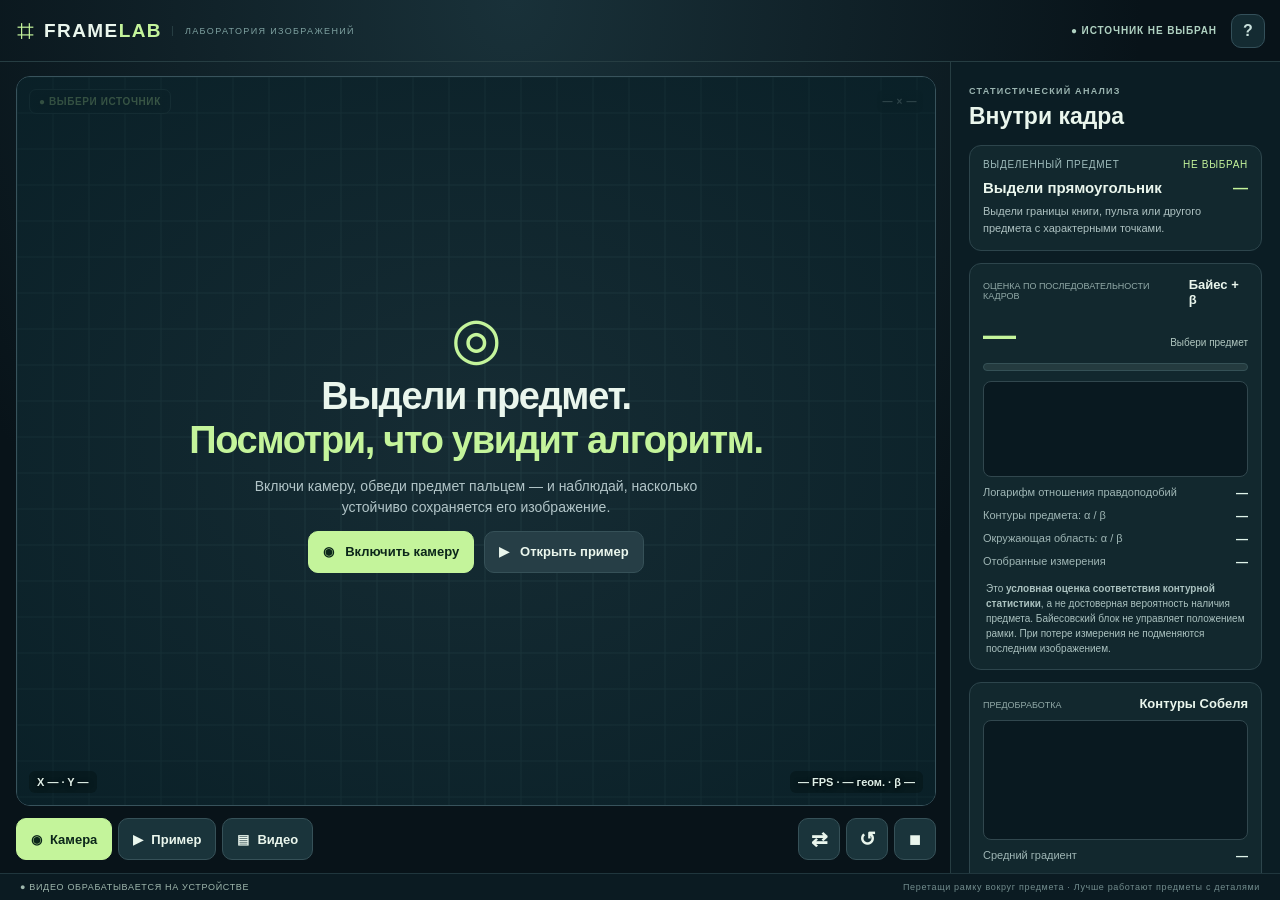
==== commit ba7b32f8: "Frame Lab 360: add independent beta-contour Bayesian posterior diagnostics" ====
--- a/frame-lab/index.html
+++ b/frame-lab/index.html
@@ -31,6 +31,16 @@
  .btn,.icon-btn{height:28px;font-size:10px}.screen-column{padding:3px;gap:3px}
  .view-foot{display:none}.empty p{display:none}
 }
+
+/* Independent Bayesian diagnostic: separate from the geometric tracker. */
+.bayes-level{display:flex;align-items:baseline;justify-content:space-between;gap:12px;margin:3px 0 9px}
+.bayes-level strong{font-size:33px;letter-spacing:-.05em;color:#c4f49b;font-variant-numeric:tabular-nums}
+.bayes-level span{font-size:10px;line-height:1.35;color:#b1c7c0;text-align:right;max-width:175px}
+.bayes-meter{height:8px;background:#243b3f;border:1px solid #355156;overflow:hidden;border-radius:20px;margin-bottom:10px}
+#bayesFill{height:100%;background:#c4f49b;transition:width .25s ease;width:0%}
+.panel-section canvas#bayesHistory{height:96px;width:100%;max-height:none}
+.bayes-note{font-size:10px;line-height:1.5;color:#abc2c0;margin:9px 0 0}
+@media(orientation:landscape) and (max-height:430px){.view-foot{font-size:9px}.view-foot span{padding:3px 5px}}
 </style>
 </head>
 <body>
@@ -51,7 +61,7 @@
           <div class="empty-buttons"><button id="bigCamera" class="btn primary">◉ &nbsp; Включить камеру</button><button id="bigDemo" class="btn secondary">▶ &nbsp; Открыть пример</button></div>
         </div>
         <div id="instruction" class="instruction hidden">Обведи предмет рамкой или коснись его, чтобы выбрать область</div>
-        <div class="view-foot"><span id="coords">X — · Y —</span><span><span id="rate">—</span> FPS · <span id="confidence">—</span> совпадение</span></div>
+        <div class="view-foot"><span id="coords">X — · Y —</span><span><span id="rate">—</span> FPS · <span id="confidence">—</span> геом. · β <span id="bayesInline">—</span></span></div>
       </div>
       <nav class="toolbar" aria-label="Управление видео">
         <div class="tools-main"><button id="cameraBtn" class="btn primary">◉ <span>Камера</span></button><button id="demoBtn" class="btn">▶ <span>Пример</span></button><button id="fileBtn" class="btn">▤ <span>Видео</span></button><input id="fileInput" type="file" accept="video/*" hidden></div>
@@ -61,16 +71,27 @@
     <aside id="panel" class="panel" aria-label="Математическая диагностика">
       <div class="panel-top"><div><span class="eyebrow">СТАТИСТИЧЕСКИЙ АНАЛИЗ</span><h2>Внутри кадра</h2></div><button id="closePanel" class="small-btn close-panel" aria-label="Закрыть анализ">×</button></div>
       <div class="status-card"><div class="small-label">ВЫДЕЛЕННЫЙ ПРЕДМЕТ <span id="trackingStatus">НЕ ВЫБРАН</span></div><div class="status-line"><strong id="trackTitle">Выдели прямоугольник</strong><span id="trackScore">—</span></div><p id="trackDescription">Выдели границы книги, пульта или другого предмета с характерными точками.</p></div>
+      <div class="panel-section probability-section" id="bayesSection" aria-label="Байесовская оценка">
+        <div class="section-title"><span>ОЦЕНКА ПО ПОСЛЕДОВАТЕЛЬНОСТИ КАДРОВ</span><strong>Байес + β</strong></div>
+        <div class="bayes-level"><strong id="bayesPercent">—</strong><span id="bayesObservation">Выбери предмет</span></div>
+        <div class="bayes-meter"><div id="bayesFill"></div></div>
+        <canvas id="bayesHistory" width="320" height="96" aria-label="График условной вероятности по кадрам"></canvas>
+        <div class="value-pair"><span>Логарифм отношения правдоподобий</span><b id="bayesLogLR">—</b></div>
+        <div class="value-pair"><span>Контуры предмета: α / β</span><b id="bayesObjectFit">—</b></div>
+        <div class="value-pair"><span>Окружающая область: α / β</span><b id="bayesBackgroundFit">—</b></div>
+        <div class="value-pair"><span>Отобранные измерения</span><b id="bayesSampleCounts">—</b></div>
+        <p class="note bayes-note">Это <b>условная оценка соответствия контурной статистики</b>, а не достоверная вероятность наличия предмета. Байесовский блок не управляет положением рамки. При потере измерения не подменяются последним изображением.</p>
+      </div>
       <div class="panel-section"><div class="section-title"><span>ПРЕДОБРАБОТКА</span><strong>Контуры Собеля</strong></div><canvas id="edges" width="320" height="180"></canvas><div class="value-pair"><span>Средний градиент</span><b id="mean">—</b></div><div class="value-pair"><span>Резкость</span><b id="sharpness">—</b></div></div>
       <div class="panel-section"><div class="section-title"><span>РАСПРЕДЕЛЕНИЕ</span><strong>Бета-модель</strong></div><canvas id="hist" width="320" height="98"></canvas><div class="params"><div>α<b id="alpha">—</b></div><div>β<b id="beta">—</b></div><div>σ²<b id="variance">—</b></div></div><div class="value-pair"><span>Порог Отсу</span><b id="threshold">—</b></div></div>
-      <p class="note">Рамка следует за согласованным движением характерных точек предмета. Процент согласования — эвристическая оценка качества, а не калиброванная вероятность. Контуры, гистограмма и бета-распределение — отдельная диагностика. Это эксперимент по компьютерному зрению, а не проверка полной исходной модели.</p>
+      <p class="note">Рамка следует за согласованным движением характерных точек предмета. Процент согласования — эвристическая оценка качества, а не калиброванная вероятность. Отдельная вероятностная модель сравнивает бета-распределения контуров предмета и окружающей области и обновляет условную оценку между кадрами. Она не определяет координаты объекта и не воспроизводит авторские формулы селекции 1 в 1.</p>
     </aside>
   </main>
   <footer class="bottom"><span>● ВИДЕО ОБРАБАТЫВАЕТСЯ НА УСТРОЙСТВЕ</span><span class="bottom-hint">Перетащи рамку вокруг предмета · Лучше работают предметы с деталями</span></footer>
 </div>
 <div id="shade" class="shade hidden"></div>
 <div id="toast" class="toast" role="status" aria-live="polite"></div>
-<div id="help" class="modal-wrap hidden" role="dialog" aria-modal="true" aria-labelledby="helpTitle"><div class="modal"><button id="closeHelp" class="small-btn modal-close">×</button><span class="eyebrow">КАК ЭТО РАБОТАЕТ</span><h2 id="helpTitle">Проверка на обычном предмете</h2><ol><li>Открой «Камера» и разреши доступ.</li><li>Пальцем нарисуй прямоугольник вокруг книги, пульта, игрушки или другого предмета. Быстрое касание выберет небольшую область автоматически.</li><li>Медленно обходи неподвижный предмет. Рамка следует за точками внутри него. Зелёная рамка показывает согласованное движение точек внутри предмета; жёлтая пунктирная рамка означает временную потерю: память сохраняется, начинается поиск во всём кадре.</li><li>Открой «Анализ», чтобы увидеть карты границ и статистику.</li><li>Нажми ↺ для нового выбора. Попробуй «Пример», если камера недоступна.</li></ol><p>Лучше работают предметы с надписями, углами и узорами. При обходе предмета меняются видимые грани: сильный поворот или выход из кадра могут привести к временному поиску. Сайт запоминает характерные точки нескольких успешных ракурсов и пытается найти объект снова, когда он возвращается в кадр. При сильной смене внешнего вида может потребоваться повторный выбор. Статистика бета-распределения не участвует в трекинге.</p><button id="okayHelp" class="btn primary" style="margin-top:12px">Понятно</button></div></div>
+<div id="help" class="modal-wrap hidden" role="dialog" aria-modal="true" aria-labelledby="helpTitle"><div class="modal"><button id="closeHelp" class="small-btn modal-close">×</button><span class="eyebrow">КАК ЭТО РАБОТАЕТ</span><h2 id="helpTitle">Проверка на обычном предмете</h2><ol><li>Открой «Камера» и разреши доступ.</li><li>Пальцем нарисуй прямоугольник вокруг книги, пульта, игрушки или другого предмета. Быстрое касание выберет небольшую область автоматически.</li><li>Медленно обходи неподвижный предмет. Рамка следует за точками внутри него. Зелёная рамка показывает согласованное движение точек внутри предмета; жёлтая пунктирная рамка означает временную потерю: память сохраняется, начинается поиск во всём кадре.</li><li>Открой «Анализ», чтобы увидеть карты границ и статистику.</li><li>Нажми ↺ для нового выбора. Попробуй «Пример», если камера недоступна.</li></ol><p>Лучше работают предметы с надписями, углами и узорами. При обходе предмета меняются видимые грани: сильный поворот или выход из кадра могут привести к временному поиску. Сайт запоминает характерные точки нескольких успешных ракурсов и пытается найти объект снова, когда он возвращается в кадр. При сильной смене внешнего вида может потребоваться повторный выбор. Панель «Анализ» теперь показывает отдельную рекуррентную байесовскую оценку сходства контуров выделенной области с эталоном. Она не управляет рамкой, а помогает изучать модель вероятностей.</p><button id="okayHelp" class="btn primary" style="margin-top:12px">Понятно</button></div></div>
 <video id="video" playsinline autoplay muted style="display:none"></video>
 <script>
 // ===== vision.js =====
@@ -622,7 +643,133 @@
 }
 
 
+// ===== bayes.js =====
+/**
+ * FRAME LAB — educational Bayesian contour-appearance monitor.
+ *
+ * Reproduces the GENERAL IDEAS (not the weapon-target-selection equations)
+ * of the user's scientific paper: normalized Sobel gradient ->
+ * method-of-moments beta density -> recursively updated posterior under a
+ * two-state stochastic structure.
+ *
+ * This module NEVER selects an object's coordinates. The standalone civilian
+ * geometric tracker proposes the ROI; this module only evaluates how similar
+ * its edge-intensity distribution is to that of the user-selected reference.
+ *
+ * Probabilities are MODEL-CONDITIONAL and NOT calibrated detection scores.
+ */
+
+const LANCZOS=[0.99999999999980993,676.5203681218851,-1259.1392167224028,
+  771.32342877765313,-176.61502916214059,12.507343278686905,
+  -0.13857109526572012,9.9843695780195716e-6,1.5056327351493116e-7];
+
+function logGamma(z){
+ if(!Number.isFinite(z)||z<=0)throw new RangeError('Gamma requires positive z');
+ if(z<.5)return Math.log(Math.PI)-Math.log(Math.sin(Math.PI*z))-logGamma(1-z);
+ z-=1;let x=LANCZOS[0];for(let i=1;i<LANCZOS.length;i++)x+=LANCZOS[i]/(z+i);
+ const t=z+7.5;return .5*Math.log(2*Math.PI)+(z+.5)*Math.log(t)-t+Math.log(x);
+}
+function betaLogPdf(x, fit){
+ if(!fit || !(fit.alpha>0&&fit.beta>0))return NaN;
+ // Sobel intensities are quantized to 8 bits. A centered-bin convention
+ // prevents singular beta densities at exact 0 or 1.
+ const v=Math.min(1-1/512,Math.max(1/512,x));
+ return (fit.alpha-1)*Math.log(v)+(fit.beta-1)*Math.log1p(-v)
+   -logGamma(fit.alpha)-logGamma(fit.beta)+logGamma(fit.alpha+fit.beta);
+}
+function fitBetaSamples(values){
+ if(!values||values.length<12)return null;
+ let mean=0,m2=0,n=0;
+ for(const raw of values){
+  if(!Number.isFinite(raw))continue;
+  const x=Math.min(1-1/512,Math.max(1/512,raw));n++;
+  const diff=x-mean;mean+=diff/n;m2+=diff*(x-mean);
+ }
+ if(n<12)return null;
+ const variance=m2/n, maxVar=mean*(1-mean);
+ if(!(mean>0&&mean<1&&variance>1e-10&&variance<maxVar))return null;
+ const common=maxVar/variance-1;
+ return {alpha:mean*common,beta:(1-mean)*common,mean,variance,n};
+}
+function within(poly,x,y){
+ let hit=false;
+ for(let i=0,j=poly.length-1;i<poly.length;j=i++){
+  const a=poly[i],b=poly[j];
+  if((a.y>y)!==(b.y>y) && x<(b.x-a.x)*(y-a.y)/(b.y-a.y)+a.x)hit=!hit;
+ }return hit;
+}
+/** Collect a spatially spread finite set of contour intensities.
+ * background=true samples the outer box, excluding the selected polygon.
+ * This is not a segmentation model and does not adapt the reference online.
+ */
+function sampleEdgeRegion(edgePixels,w,h,polygon,background=false){
+ if(!edgePixels||!polygon||polygon.length<3)return [];
+ const xs=polygon.map(p=>p.x),ys=polygon.map(p=>p.y);
+ const left=Math.min(...xs),right=Math.max(...xs),top=Math.min(...ys),bottom=Math.max(...ys);
+ const bw=Math.max(1,right-left),bh=Math.max(1,bottom-top);
+ const extraX=background?bw*.85:0,extraY=background?bh*.85:0;
+ const x0=Math.max(0,Math.floor(left-extraX)),x1=Math.min(w-1,Math.ceil(right+extraX));
+ const y0=Math.max(0,Math.floor(top-extraY)),y1=Math.min(h-1,Math.ceil(bottom+extraY));
+ // Deterministic sparse spatial sampling reduces redundant adjacent pixels.
+ const step=Math.max(2,Math.ceil(Math.sqrt((x1-x0+1)*(y1-y0+1)/105)));
+ const samples=[];
+ for(let y=y0;y<=y1;y+=step)for(let x=x0;x<=x1;x+=step){
+  if(within(polygon,x+.5,y+.5)===background)continue;
+  const value=edgePixels[y*w+x];
+  if(Number.isFinite(value))samples.push((value+.5)/256);
+ }
+ return samples;
+}
+/** Start with P(same-appearance)=0.5; no false claim of calibration. */
+function createBetaBelief(edgePixels,w,h,polygon){
+ const objectSamples=sampleEdgeRegion(edgePixels,w,h,polygon,false);
+ const backgroundSamples=sampleEdgeRegion(edgePixels,w,h,polygon,true);
+ const signal=fitBetaSamples(objectSamples),background=fitBetaSamples(backgroundSamples);
+ return {signal,background,p:.5,logEvidence:null,history:[.5],
+  samplesObject:objectSamples.length,samplesBackground:backgroundSamples.length,
+  observed:false,steps:0,valid:!!(signal&&background)};
+}
+function bayesBinaryUpdate(prior,logLR){
+ if(!(prior>=0&&prior<=1)||!Number.isFinite(logLR))throw new RangeError('Invalid Bayesian evidence');
+ const p=Math.max(1e-12,Math.min(1-1e-12,prior));
+ const logit=Math.log(p)-Math.log1p(-p)+logLR;
+ return logit>=0?1/(1+Math.exp(-logit)):Math.exp(logit)/(1+Math.exp(logit));
+}
+/** Pure two-state Markov prediction.
+ * switchProbability is an explicit externally chosen assumption, not from paper.
+ */
+function predictBinaryBelief(p,switchProbability=.025){
+ if(!(p>=0&&p<=1)||!(switchProbability>=0&&switchProbability<=.5))throw new RangeError('Bad transition');
+ return (1-switchProbability)*p+switchProbability*(1-p);
+}
+/**
+ * Update using geometric-mean Bayes factor from observed Sobel values.
+ * Using the mean rather than product avoids treating adjacent correlated pixels
+ * as dozens of independent observations. This is a model approximation.
+ * If no ROI is available: prediction only, NEVER inspect last known position.
+ */
+function updateBetaBelief(model,edgePixels,w,h,polygon){
+ if(!model)return null;
+ const prior=predictBinaryBelief(model.p);
+ const samples=polygon&&model.valid?sampleEdgeRegion(edgePixels,w,h,polygon,false):[];
+ let evidence=null;
+ if(samples.length>=12){
+  let sum=0,n=0;
+  for(const value of samples){const d=betaLogPdf(value,model.signal)-betaLogPdf(value,model.background);
+   if(Number.isFinite(d)){sum+=d;n++;}}
+  if(n>=12)evidence=Math.max(-6,Math.min(6,sum/n));
+ }
+ model.observed=evidence!==null;
+ model.logEvidence=evidence;
+ model.p=evidence===null?prior:bayesBinaryUpdate(prior,evidence);
+ model.steps++;model.history.push(model.p);
+ if(model.history.length>120)model.history.shift();
+ return model;
+}
+
+
 // ===== main.js =====
+
 
 
 const $=id=>document.getElementById(id);
@@ -632,13 +779,48 @@
 const actx=analysis.getContext('2d',{willReadFrequently:true});
 const demo=document.createElement('canvas');demo.width=960;demo.height=540;
 const dctx=demo.getContext('2d');
-const ectx=$('edges').getContext('2d'),hctx=$('hist').getContext('2d');
+const ectx=$('edges').getContext('2d'),hctx=$('hist').getContext('2d'),bhctx=$('bayesHistory').getContext('2d');
 const s={mode:null,stream:null,url:null,facing:'environment',ready:false,frame:null,W:320,H:180,
-  tracker:null,result:null,trail:[],selector:null,draw:{x:0,y:0,w:0,h:0},
+  tracker:null,result:null,bayes:null,trail:[],selector:null,draw:{x:0,y:0,w:0,h:0},
   fps:0,last:0,lastStat:0,demostart:0,present:{x:0,y:0,w:0,h:0},toastTimer:null};
 
 function toast(msg){$('toast').textContent=msg;$('toast').classList.add('show');clearTimeout(s.toastTimer);s.toastTimer=setTimeout(()=>$('toast').classList.remove('show'),3100);}
-function clearSelection(){s.tracker=null;s.result=null;s.trail=[];s.selector=null;$('trackingStatus').textContent='НЕ ВЫБРАН';$('trackingStatus').style.color='';$('trackTitle').textContent='Выдели прямоугольник';$('trackDescription').textContent='Обведи предмет с деталями — надписями, рисунком или границами.';$('trackScore').textContent='—';$('coords').textContent='X — · Y —';$('confidence').textContent='—';$('instruction').classList.toggle('hidden',!s.mode);if(s.mode)$('trackingPill').textContent='● ОБВЕДИ ПРЕДМЕТ';}
+function resetProbabilityUI(){
+  $('bayesPercent').textContent='—';$('bayesInline').textContent='—';
+  $('bayesObservation').textContent='Выбери предмет';$('bayesLogLR').textContent='—';
+  $('bayesObjectFit').textContent='—';$('bayesBackgroundFit').textContent='—';
+  $('bayesSampleCounts').textContent='—';$('bayesFill').style.width='0%';
+  bhctx.clearRect(0,0,320,96);
+}
+function redrawBayesHistory(model){
+ const c=$('bayesHistory'),ctx=bhctx,w=c.width,h=c.height;
+ ctx.clearRect(0,0,w,h);ctx.fillStyle='#0a1a24';ctx.fillRect(0,0,w,h);
+ ctx.strokeStyle='#29434a';ctx.lineWidth=1;
+ for(const p of [.25,.5,.75]){ctx.beginPath();ctx.moveTo(0,h*(1-p));ctx.lineTo(w,h*(1-p));ctx.stroke();}
+ if(!model?.history?.length)return;
+ ctx.strokeStyle='#c4f49b';ctx.lineWidth=2;ctx.beginPath();
+ const seq=model.history;seq.forEach((p,i)=>{const x=seq.length<=1?0:i*(w-1)/(seq.length-1),y=(1-p)*(h-1);i?ctx.lineTo(x,y):ctx.moveTo(x,y);});ctx.stroke();
+ ctx.fillStyle='#aac9bd';ctx.font='10px system-ui';ctx.fillText('1',4,12);ctx.fillText('0',4,h-5);
+}
+function probabilityDiagnostics(stats){
+ if(!s.bayes)return;
+ updateBetaBelief(s.bayes,stats.edgePixels,s.W,s.H,s.result?.found?s.tracker?.polygon:null);
+ const b=s.bayes;
+ const prob=Number.isFinite(b.p)?Math.round(b.p*100):null;
+ $('bayesPercent').textContent=prob===null?'—':`${prob}%`;
+ $('bayesInline').textContent=prob===null?'—':`${prob}%`;
+ $('bayesObservation').textContent=!b.valid?'Недостаточно разнообразия контуров':
+   b.observed?'Получено наблюдение':'Нет наблюдения · только прогноз';
+ $('bayesLogLR').textContent=b.logEvidence===null?'нет измерения':b.logEvidence.toFixed(3);
+ const fmt=f=>f?`${f.alpha.toFixed(2)} / ${f.beta.toFixed(2)}`:'не определено';
+ $('bayesObjectFit').textContent=fmt(b.signal);
+ $('bayesBackgroundFit').textContent=fmt(b.background);
+ $('bayesSampleCounts').textContent=`${b.samplesObject} / ${b.samplesBackground}`;
+ $('bayesFill').style.width=prob===null?'0%':`${prob}%`;
+ $('bayesFill').style.background=prob>=55?'#c4f49b':'#fbc57b';
+ redrawBayesHistory(b);
+}
+function clearSelection(){s.tracker=null;s.result=null;s.bayes=null;resetProbabilityUI();s.trail=[];s.selector=null;$('trackingStatus').textContent='НЕ ВЫБРАН';$('trackingStatus').style.color='';$('trackTitle').textContent='Выдели прямоугольник';$('trackDescription').textContent='Обведи предмет с деталями — надписями, рисунком или границами.';$('trackScore').textContent='—';$('coords').textContent='X — · Y —';$('confidence').textContent='—';$('instruction').classList.toggle('hidden',!s.mode);if(s.mode)$('trackingPill').textContent='● ОБВЕДИ ПРЕДМЕТ';}
 function status(mode){s.mode=mode;const label={camera:'КАМЕРА · ЛОКАЛЬНО',demo:'ДВИЖУЩИЙСЯ ПРИМЕР',file:'ЗАГРУЖЕННОЕ ВИДЕО'};$('sourcePill').textContent=mode?'● '+label[mode]:'● ИСТОЧНИК НЕ ВЫБРАН';$('empty').classList.toggle('hidden',!!mode);$('trackingPill').textContent=mode?'● ОБВЕДИ ПРЕДМЕТ':'● ВЫБЕРИ ИСТОЧНИК';$('instruction').classList.toggle('hidden',!mode);$('resolution').textContent='— × —';}
 function cleanup(){if(s.stream){s.stream.getTracks().forEach(t=>t.stop());s.stream=null;}video.pause();video.srcObject=null;video.removeAttribute('src');video.load();if(s.url){URL.revokeObjectURL(s.url);s.url=null;}}
 function stop(){cleanup();s.ready=false;s.frame=null;status(null);clearSelection();paintIdle();$('rate').textContent='—';}
@@ -723,7 +905,7 @@
   if(s.selector){const {x0,y0,x1,y1}=s.selector;ctx.save();ctx.setLineDash([6,4]);ctx.strokeStyle='#f5f8f1';ctx.lineWidth=2;ctx.fillStyle='#bcf3a52c';ctx.fillRect(Math.min(x0,x1),Math.min(y0,y1),Math.abs(x1-x0),Math.abs(y1-y0));ctx.strokeRect(Math.min(x0,x1),Math.min(y0,y1),Math.abs(x1-x0),Math.abs(y1-y0));ctx.restore();}
 }
 function tick(now){requestAnimationFrame(tick);if(!s.ready||!s.mode||now-s.last<75)return;const dt=now-s.last;if(s.last&&dt<500){const fps=1000/dt;s.fps=s.fps ? s.fps*.72+fps*.28 : fps;}s.last=now;if(s.mode==='demo')fillDemo((now-s.demostart)/1000);const src=source();if(!src)return;
-  try{frameData(src);updateTracking();if(now-s.lastStat>330){renderDiagnostics(analyzeFrame(s.frame,s.W,s.H));s.lastStat=now;}drawSource(src);$('rate').textContent=s.fps?s.fps.toFixed(0):'—';$('resolution').textContent=`${src.W} × ${src.H}`;}catch(err){console.error(err);toast('Ошибка обработки кадра. Нажми «Пример» и попробуй снова.');stop();}}
+  try{frameData(src);updateTracking();if(now-s.lastStat>330){const stats=analyzeFrame(s.frame,s.W,s.H);renderDiagnostics(stats);probabilityDiagnostics(stats);s.lastStat=now;}drawSource(src);$('rate').textContent=s.fps?s.fps.toFixed(0):'—';$('resolution').textContent=`${src.W} × ${src.H}`;}catch(err){console.error(err);toast('Ошибка обработки кадра. Нажми «Пример» и попробуй снова.');stop();}}
 function pointerPos(event){const rect=stage.getBoundingClientRect();return{x:event.clientX-rect.left,y:event.clientY-rect.top};}
 function framePos(p){const t=s.present;return{x:(p.x-t.x)/t.w*s.W,y:(p.y-t.y)/t.h*s.H};}
 function inFrame(p){const q=s.present;return p.x>=q.x&&p.x<=q.x+q.w&&p.y>=q.y&&p.y<=q.y+q.h;}
@@ -731,7 +913,7 @@
 function onPointerMove(e){if(!s.selector||s.selector.id!==e.pointerId)return;const p=pointerPos(e);const q=s.present;s.selector.x1=Math.max(q.x,Math.min(q.x+q.w,p.x));s.selector.y1=Math.max(q.y,Math.min(q.y+q.h,p.y));const src=source();if(src)drawSource(src);}
 function onPointerUp(e){if(!s.selector||s.selector.id!==e.pointerId)return;const sel=s.selector;s.selector=null;const start=framePos({x:sel.x0,y:sel.y0}),end=framePos({x:sel.x1,y:sel.y1});let box={x:Math.min(start.x,end.x),y:Math.min(start.y,end.y),w:Math.abs(start.x-end.x),h:Math.abs(start.y-end.y)};const tap=Math.hypot(sel.x1-sel.x0,sel.y1-sel.y0)<12;
   if(tap){box={x:start.x-36,y:start.y-27,w:72,h:54};}box.x=Math.max(0,Math.min(s.W-12,box.x));box.y=Math.max(0,Math.min(s.H-12,box.y));box.w=Math.min(box.w,s.W-box.x);box.h=Math.min(box.h,s.H-box.y);
-  const tracker=createTracker(s.frame,s.W,s.H,box);if(tracker.error){toast(tracker.error);return;}s.tracker=tracker;s.result={found:true,box:tracker.box,polygon:tracker.polygon,points:tracker.points,score:1,confidence:1};s.trail=[];$('trackingStatus').textContent='НАЙДЕН';$('trackingStatus').style.color='#c4f49b';$('trackTitle').textContent='Предмет выбран';$('trackDescription').textContent='Теперь медленно обходи предмет, удерживая его в кадре';$('trackScore').textContent=`${tracker.points.length} точек`; $('confidence').textContent='—';$('instruction').classList.add('hidden');$('trackingPill').textContent='● ОБЪЕКТ В КАДРЕ';toast(`Запомнил ${tracker.points.length} характерных точек. Медленно обходи предмет.`);}
+  const tracker=createTracker(s.frame,s.W,s.H,box);if(tracker.error){toast(tracker.error);return;}s.bayes=createBetaBelief(analyzeFrame(s.frame,s.W,s.H).edgePixels,s.W,s.H,tracker.polygon);redrawBayesHistory(s.bayes);s.tracker=tracker;s.result={found:true,box:tracker.box,polygon:tracker.polygon,points:tracker.points,score:1,confidence:1};s.trail=[];$('trackingStatus').textContent='НАЙДЕН';$('trackingStatus').style.color='#c4f49b';$('trackTitle').textContent='Предмет выбран';$('trackDescription').textContent='Теперь медленно обходи предмет, удерживая его в кадре';$('trackScore').textContent=`${tracker.points.length} точек`; $('confidence').textContent='—';$('instruction').classList.add('hidden');$('trackingPill').textContent='● ОБЪЕКТ В КАДРЕ';toast(`Запомнил ${tracker.points.length} характерных точек. Медленно обходи предмет.`);}
 
 $('cameraBtn').addEventListener('click',startCamera);$('bigCamera').addEventListener('click',startCamera);$('demoBtn').addEventListener('click',startDemo);$('bigDemo').addEventListener('click',startDemo);$('stopBtn').addEventListener('click',stop);$('resetBtn').addEventListener('click',()=>{clearSelection();if(s.mode)toast('Выдели новый предмет рамкой.');});$('flipBtn').addEventListener('click',()=>{s.facing=s.facing==='environment'?'user':'environment';startCamera();});$('fileBtn').addEventListener('click',()=>$('fileInput').click());$('fileInput').addEventListener('change',async e=>{await startFile(e.target.files?.[0]);e.target.value='';});
 stage.addEventListener('pointerdown',onPointerDown);stage.addEventListener('pointermove',onPointerMove);stage.addEventListener('pointerup',onPointerUp);stage.addEventListener('pointercancel',()=>{s.selector=null;});
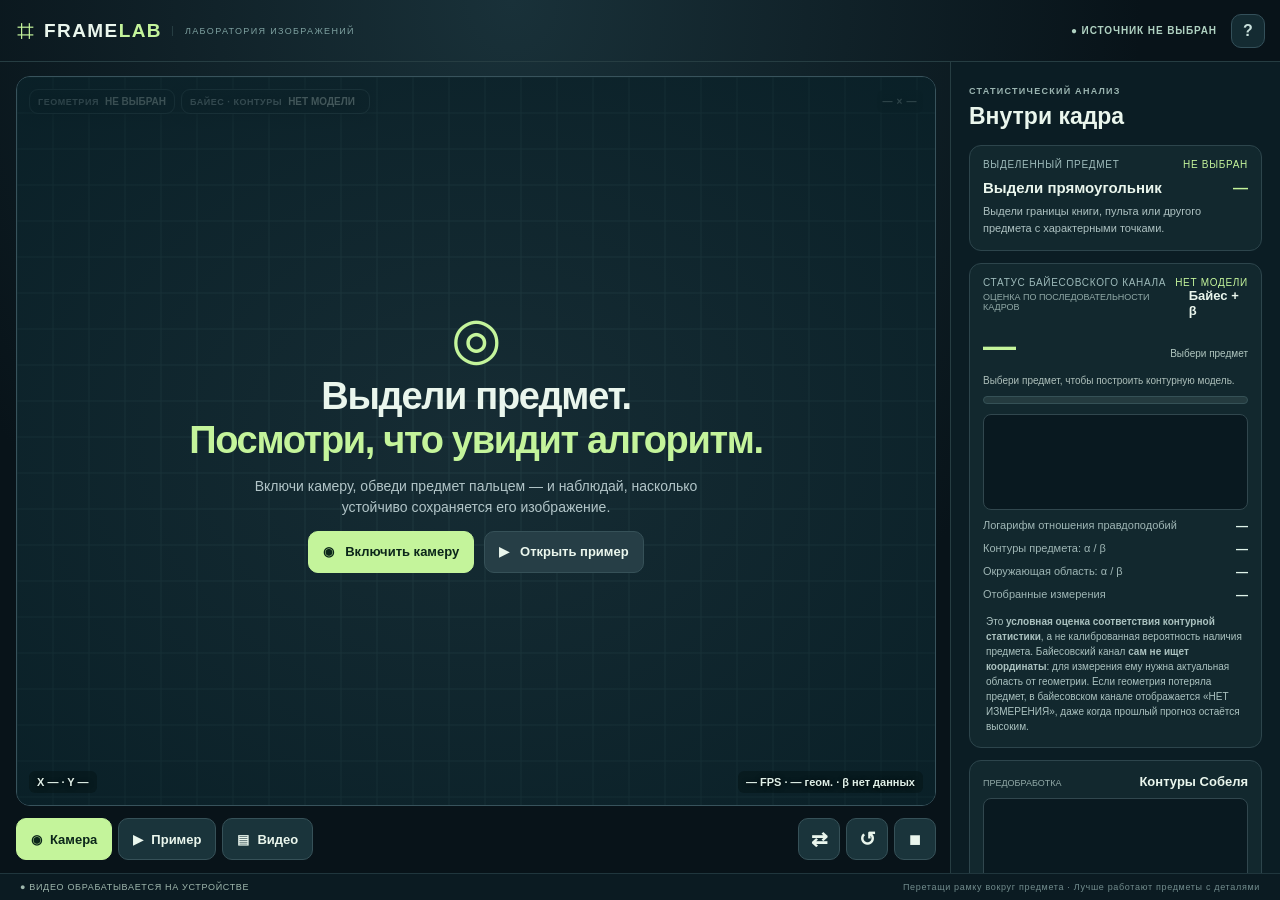
==== commit 14caf6b0: "Frame Lab: independent geometry and Bayes evidence indicators; no false detection on missing ROI" ====
--- a/frame-lab/index.html
+++ b/frame-lab/index.html
@@ -41,6 +41,23 @@
 .panel-section canvas#bayesHistory{height:96px;width:100%;max-height:none}
 .bayes-note{font-size:10px;line-height:1.5;color:#abc2c0;margin:9px 0 0}
 @media(orientation:landscape) and (max-height:430px){.view-foot{font-size:9px}.view-foot span{padding:3px 5px}}
+
+/* Separate, constantly visible geometry and Bayesian evidence indicators. */
+.detection-strip{display:flex;gap:6px;min-width:0;max-width:calc(100% - 84px);align-items:flex-start}
+.detector-badge{display:flex;align-items:center;gap:6px;min-width:0;background:#081b22e9;border:1px solid #39535a;border-radius:9px;padding:6px 8px;color:#a7b9bd;box-shadow:0 2px 12px #06121970}
+.detector-badge>span{font-size:9px;font-weight:750;letter-spacing:.06em;white-space:nowrap}
+.detector-badge strong{font-size:10px;font-weight:850;color:#d4e2db;white-space:nowrap;letter-spacing:0}
+.detector-badge small{font-size:10px;line-height:1;white-space:nowrap;color:#cfdfd7}
+.detector-badge[data-state="found"],.detector-badge[data-state="recovered"],.detector-badge[data-state="match"]{border-color:#699c7c;color:#d8f7c2}
+.detector-badge[data-state="found"] strong,.detector-badge[data-state="recovered"] strong,.detector-badge[data-state="match"] strong{color:#c4f49b}
+.detector-badge[data-state="search"],.detector-badge[data-state="no-measurement"],.detector-badge[data-state="mismatch"]{border-color:#bb8750}
+.detector-badge[data-state="search"] strong,.detector-badge[data-state="no-measurement"] strong,.detector-badge[data-state="mismatch"] strong{color:#fbc57b}
+#trackingPill{background:transparent;border:0;border-radius:0;padding:0;text-shadow:none}
+.bayes-summary{font-size:10px;line-height:1.4;color:#adbfba;margin:0 0 8px}
+#bayesPanelStatus{font-size:10px}
+@media(max-width:840px){.detection-strip{gap:4px;max-width:calc(100% - 70px)}.detector-badge{padding:4px 6px;gap:4px;border-radius:6px}.detector-badge>span{font-size:8px}.detector-badge strong{font-size:9px}.detector-badge small{font-size:9px}}
+@media(max-width:600px){#resolution{display:none}.detection-strip{max-width:100%;flex-wrap:wrap}.detector-badge{max-width:100%}}
+@media(max-height:430px) and (orientation:landscape){.detector-badge{padding:3px 5px}.view-head{align-items:flex-start}}
 </style>
 </head>
 <body>
@@ -53,7 +70,13 @@
     <section class="screen-column">
       <div class="screen" id="screen">
         <canvas id="stage" aria-label="Нарисуй рамку вокруг бытового предмета на видео" tabindex="0"></canvas>
-        <div class="view-head"><div id="trackingPill" class="tracking-pill">● ВЫБЕРИ ИСТОЧНИК</div><span id="resolution">— × —</span></div>
+        <div class="view-head">
+          <div class="detection-strip" aria-label="Два отдельных индикатора оценки предмета">
+            <div class="detector-badge" id="geometryBadge" data-state="idle"><span>ГЕОМЕТРИЯ</span><strong id="trackingPill">НЕ ВЫБРАН</strong></div>
+            <div class="detector-badge" id="bayesBadge" data-state="idle"><span>БАЙЕС · КОНТУРЫ</span><strong id="bayesDetection">НЕТ МОДЕЛИ</strong><small id="bayesBadgeValue">—</small></div>
+          </div>
+          <span id="resolution">— × —</span>
+        </div>
         <div id="empty" class="empty">
           <div class="empty-ring">◎</div>
           <h1>Выдели предмет.<br><i>Посмотри, что увидит алгоритм.</i></h1>
@@ -72,15 +95,16 @@
       <div class="panel-top"><div><span class="eyebrow">СТАТИСТИЧЕСКИЙ АНАЛИЗ</span><h2>Внутри кадра</h2></div><button id="closePanel" class="small-btn close-panel" aria-label="Закрыть анализ">×</button></div>
       <div class="status-card"><div class="small-label">ВЫДЕЛЕННЫЙ ПРЕДМЕТ <span id="trackingStatus">НЕ ВЫБРАН</span></div><div class="status-line"><strong id="trackTitle">Выдели прямоугольник</strong><span id="trackScore">—</span></div><p id="trackDescription">Выдели границы книги, пульта или другого предмета с характерными точками.</p></div>
       <div class="panel-section probability-section" id="bayesSection" aria-label="Байесовская оценка">
+        <div class="small-label">СТАТУС БАЙЕСОВСКОГО КАНАЛА <span id="bayesPanelStatus">НЕТ МОДЕЛИ</span></div>
         <div class="section-title"><span>ОЦЕНКА ПО ПОСЛЕДОВАТЕЛЬНОСТИ КАДРОВ</span><strong>Байес + β</strong></div>
-        <div class="bayes-level"><strong id="bayesPercent">—</strong><span id="bayesObservation">Выбери предмет</span></div>
+        <div class="bayes-level"><strong id="bayesPercent">—</strong><span id="bayesObservation">Выбери предмет</span></div><p class="bayes-summary" id="bayesMeaning">Число ниже — оценка модели; обнаружение без свежего измерения не подтверждается.</p>
         <div class="bayes-meter"><div id="bayesFill"></div></div>
         <canvas id="bayesHistory" width="320" height="96" aria-label="График условной вероятности по кадрам"></canvas>
         <div class="value-pair"><span>Логарифм отношения правдоподобий</span><b id="bayesLogLR">—</b></div>
         <div class="value-pair"><span>Контуры предмета: α / β</span><b id="bayesObjectFit">—</b></div>
         <div class="value-pair"><span>Окружающая область: α / β</span><b id="bayesBackgroundFit">—</b></div>
         <div class="value-pair"><span>Отобранные измерения</span><b id="bayesSampleCounts">—</b></div>
-        <p class="note bayes-note">Это <b>условная оценка соответствия контурной статистики</b>, а не достоверная вероятность наличия предмета. Байесовский блок не управляет положением рамки. При потере измерения не подменяются последним изображением.</p>
+        <p class="note bayes-note">Это <b>условная оценка соответствия контурной статистики</b>, а не калиброванная вероятность наличия предмета. Байесовский канал <b>сам не ищет координаты</b>: для измерения ему нужна актуальная область от геометрии. Если геометрия потеряла предмет, в байесовском канале отображается «НЕТ ИЗМЕРЕНИЯ», даже когда прошлый прогноз остаётся высоким.</p>
       </div>
       <div class="panel-section"><div class="section-title"><span>ПРЕДОБРАБОТКА</span><strong>Контуры Собеля</strong></div><canvas id="edges" width="320" height="180"></canvas><div class="value-pair"><span>Средний градиент</span><b id="mean">—</b></div><div class="value-pair"><span>Резкость</span><b id="sharpness">—</b></div></div>
       <div class="panel-section"><div class="section-title"><span>РАСПРЕДЕЛЕНИЕ</span><strong>Бета-модель</strong></div><canvas id="hist" width="320" height="98"></canvas><div class="params"><div>α<b id="alpha">—</b></div><div>β<b id="beta">—</b></div><div>σ²<b id="variance">—</b></div></div><div class="value-pair"><span>Порог Отсу</span><b id="threshold">—</b></div></div>
@@ -785,6 +809,39 @@
   fps:0,last:0,lastStat:0,demostart:0,present:{x:0,y:0,w:0,h:0},toastTimer:null};
 
 function toast(msg){$('toast').textContent=msg;$('toast').classList.add('show');clearTimeout(s.toastTimer);s.toastTimer=setTimeout(()=>$('toast').classList.remove('show'),3100);}
+
+/** A Bayesian contour score is not an independent object localizer. */
+function describeDetectorIndicators(geometry,belief){
+ const geometryState=!geometry?'idle':geometry.found?(geometry.recovered?'recovered':'found'):'search';
+ const geometryText={idle:'НЕ ВЫБРАН',found:'НАЙДЕН',recovered:'ВОССТАНОВЛЕН',search:'ИЩЕТ'}[geometryState];
+ let bayesState='idle',bayesText='НЕТ МОДЕЛИ';
+ if(belief){
+  if(!belief.valid){bayesState='unavailable';bayesText='НЕТ МОДЕЛИ';}
+  else if(!geometry?.found || !belief.observed || !Number.isFinite(belief.logEvidence)){
+   bayesState='no-measurement';bayesText='НЕТ ИЗМЕРЕНИЯ';
+  }else if(belief.p>=.5){bayesState='match';bayesText='СХОДНО';}
+  else{bayesState='mismatch';bayesText='НЕ СХОДНО';}
+ }
+ const probability=belief&&Number.isFinite(belief.p)?Math.round(belief.p*100):null;
+ return {geometry:{state:geometryState,text:geometryText},bayes:{state:bayesState,text:bayesText,probability,
+  liveProbability:bayesState==='match'||bayesState==='mismatch'?probability:null}};
+}
+function paintDetectionStatuses(){
+ const d=describeDetectorIndicators(s.result,s.bayes);
+ $('geometryBadge').dataset.state=d.geometry.state;
+ $('trackingPill').textContent=d.geometry.text;
+ $('bayesBadge').dataset.state=d.bayes.state;
+ $('bayesDetection').textContent=d.bayes.text;
+ $('bayesPanelStatus').textContent=d.bayes.text;
+ $('bayesBadgeValue').textContent=d.bayes.liveProbability===null?'':d.bayes.liveProbability+'%';
+ $('bayesInline').textContent=d.bayes.liveProbability===null?'нет данных':d.bayes.liveProbability+'%';
+ const prob=d.bayes.probability;
+ $('bayesMeaning').textContent=!s.bayes?'Выбери предмет, чтобы построить контурную модель.':
+  d.bayes.state==='unavailable'?'Контуры не позволяют оценить бета-модель.':
+  d.bayes.state==='no-measurement'?'Нет свежего измерения: '+(prob===null?'—':prob+'%')+' — это сохранённый байесовский прогноз, а НЕ обнаружение предмета.':
+  (d.bayes.state==='match'?'Байесовская модель считает контуры похожими':'Контуры не подтверждают сходство')+
+   '. Оценка модельная, не откалибрована на реальных видео.';
+}
 function resetProbabilityUI(){
   $('bayesPercent').textContent='—';$('bayesInline').textContent='—';
   $('bayesObservation').textContent='Выбери предмет';$('bayesLogLR').textContent='—';
@@ -819,9 +876,10 @@
  $('bayesFill').style.width=prob===null?'0%':`${prob}%`;
  $('bayesFill').style.background=prob>=55?'#c4f49b':'#fbc57b';
  redrawBayesHistory(b);
-}
-function clearSelection(){s.tracker=null;s.result=null;s.bayes=null;resetProbabilityUI();s.trail=[];s.selector=null;$('trackingStatus').textContent='НЕ ВЫБРАН';$('trackingStatus').style.color='';$('trackTitle').textContent='Выдели прямоугольник';$('trackDescription').textContent='Обведи предмет с деталями — надписями, рисунком или границами.';$('trackScore').textContent='—';$('coords').textContent='X — · Y —';$('confidence').textContent='—';$('instruction').classList.toggle('hidden',!s.mode);if(s.mode)$('trackingPill').textContent='● ОБВЕДИ ПРЕДМЕТ';}
-function status(mode){s.mode=mode;const label={camera:'КАМЕРА · ЛОКАЛЬНО',demo:'ДВИЖУЩИЙСЯ ПРИМЕР',file:'ЗАГРУЖЕННОЕ ВИДЕО'};$('sourcePill').textContent=mode?'● '+label[mode]:'● ИСТОЧНИК НЕ ВЫБРАН';$('empty').classList.toggle('hidden',!!mode);$('trackingPill').textContent=mode?'● ОБВЕДИ ПРЕДМЕТ':'● ВЫБЕРИ ИСТОЧНИК';$('instruction').classList.toggle('hidden',!mode);$('resolution').textContent='— × —';}
+ paintDetectionStatuses();
+}
+function clearSelection(){s.tracker=null;s.result=null;s.bayes=null;resetProbabilityUI();s.trail=[];s.selector=null;$('trackingStatus').textContent='НЕ ВЫБРАН';$('trackingStatus').style.color='';$('trackTitle').textContent='Выдели прямоугольник';$('trackDescription').textContent='Обведи предмет с деталями — надписями, рисунком или границами.';$('trackScore').textContent='—';$('coords').textContent='X — · Y —';$('confidence').textContent='—';$('instruction').classList.toggle('hidden',!s.mode);paintDetectionStatuses();}
+function status(mode){s.mode=mode;const label={camera:'КАМЕРА · ЛОКАЛЬНО',demo:'ДВИЖУЩИЙСЯ ПРИМЕР',file:'ЗАГРУЖЕННОЕ ВИДЕО'};$('sourcePill').textContent=mode?'● '+label[mode]:'● ИСТОЧНИК НЕ ВЫБРАН';$('empty').classList.toggle('hidden',!!mode);$('trackingPill').textContent=mode?'● ОБВЕДИ ПРЕДМЕТ':'● ВЫБЕРИ ИСТОЧНИК';$('instruction').classList.toggle('hidden',!mode);$('resolution').textContent='— × —';paintDetectionStatuses();}
 function cleanup(){if(s.stream){s.stream.getTracks().forEach(t=>t.stop());s.stream=null;}video.pause();video.srcObject=null;video.removeAttribute('src');video.load();if(s.url){URL.revokeObjectURL(s.url);s.url=null;}}
 function stop(){cleanup();s.ready=false;s.frame=null;status(null);clearSelection();paintIdle();$('rate').textContent='—';}
 async function startCamera(){if(!navigator.mediaDevices?.getUserMedia||!window.isSecureContext){toast('Для камеры нужен защищённый адрес HTTPS или localhost. Нажми «Пример».');return;}cleanup();clearSelection();try{const stream=await navigator.mediaDevices.getUserMedia({audio:false,video:{facingMode:{ideal:s.facing},width:{ideal:1280},height:{ideal:720}}});s.stream=stream;video.srcObject=stream;video.muted=true;video.playsInline=true;await video.play();status('camera');s.ready=true;toast('Камера включена. Обведи предмет рамкой пальцем.');}catch(err){cleanup();s.ready=false;status(null);toast(err?.name==='NotAllowedError'?'Разреши доступ к камере в Safari/браузере.':'Не удалось открыть камеру. Можно загрузить видео или открыть пример.');}}
@@ -885,6 +943,7 @@
   }
   $('confidence').textContent=result.found?`${Math.round(result.confidence*100)}%`:'—';
   $('instruction').classList.add('hidden');
+  paintDetectionStatuses();
 }
 function drawSource(src){const W=stage.clientWidth,H=stage.clientHeight;ctx.fillStyle='#081b23';ctx.fillRect(0,0,W,H);const factor=Math.min(W/src.W,H/src.H);const p={x:(W-src.W*factor)/2,y:(H-src.H*factor)/2,w:src.W*factor,h:src.H*factor};s.present=p;ctx.drawImage(src.image,p.x,p.y,p.w,p.h);
   const tx=x=>p.x+x*p.w/s.W,ty=y=>p.y+y*p.h/s.H;
@@ -913,7 +972,7 @@
 function onPointerMove(e){if(!s.selector||s.selector.id!==e.pointerId)return;const p=pointerPos(e);const q=s.present;s.selector.x1=Math.max(q.x,Math.min(q.x+q.w,p.x));s.selector.y1=Math.max(q.y,Math.min(q.y+q.h,p.y));const src=source();if(src)drawSource(src);}
 function onPointerUp(e){if(!s.selector||s.selector.id!==e.pointerId)return;const sel=s.selector;s.selector=null;const start=framePos({x:sel.x0,y:sel.y0}),end=framePos({x:sel.x1,y:sel.y1});let box={x:Math.min(start.x,end.x),y:Math.min(start.y,end.y),w:Math.abs(start.x-end.x),h:Math.abs(start.y-end.y)};const tap=Math.hypot(sel.x1-sel.x0,sel.y1-sel.y0)<12;
   if(tap){box={x:start.x-36,y:start.y-27,w:72,h:54};}box.x=Math.max(0,Math.min(s.W-12,box.x));box.y=Math.max(0,Math.min(s.H-12,box.y));box.w=Math.min(box.w,s.W-box.x);box.h=Math.min(box.h,s.H-box.y);
-  const tracker=createTracker(s.frame,s.W,s.H,box);if(tracker.error){toast(tracker.error);return;}s.bayes=createBetaBelief(analyzeFrame(s.frame,s.W,s.H).edgePixels,s.W,s.H,tracker.polygon);redrawBayesHistory(s.bayes);s.tracker=tracker;s.result={found:true,box:tracker.box,polygon:tracker.polygon,points:tracker.points,score:1,confidence:1};s.trail=[];$('trackingStatus').textContent='НАЙДЕН';$('trackingStatus').style.color='#c4f49b';$('trackTitle').textContent='Предмет выбран';$('trackDescription').textContent='Теперь медленно обходи предмет, удерживая его в кадре';$('trackScore').textContent=`${tracker.points.length} точек`; $('confidence').textContent='—';$('instruction').classList.add('hidden');$('trackingPill').textContent='● ОБЪЕКТ В КАДРЕ';toast(`Запомнил ${tracker.points.length} характерных точек. Медленно обходи предмет.`);}
+  const tracker=createTracker(s.frame,s.W,s.H,box);if(tracker.error){toast(tracker.error);return;}s.bayes=createBetaBelief(analyzeFrame(s.frame,s.W,s.H).edgePixels,s.W,s.H,tracker.polygon);redrawBayesHistory(s.bayes);s.tracker=tracker;s.result={found:true,box:tracker.box,polygon:tracker.polygon,points:tracker.points,score:1,confidence:1};s.trail=[];$('trackingStatus').textContent='НАЙДЕН';$('trackingStatus').style.color='#c4f49b';$('trackTitle').textContent='Предмет выбран';$('trackDescription').textContent='Теперь медленно обходи предмет, удерживая его в кадре';$('trackScore').textContent=`${tracker.points.length} точек`; $('confidence').textContent='—';$('instruction').classList.add('hidden');$('trackingPill').textContent='● ОБЪЕКТ В КАДРЕ';paintDetectionStatuses();toast(`Запомнил ${tracker.points.length} характерных точек. Медленно обходи предмет.`);}
 
 $('cameraBtn').addEventListener('click',startCamera);$('bigCamera').addEventListener('click',startCamera);$('demoBtn').addEventListener('click',startDemo);$('bigDemo').addEventListener('click',startDemo);$('stopBtn').addEventListener('click',stop);$('resetBtn').addEventListener('click',()=>{clearSelection();if(s.mode)toast('Выдели новый предмет рамкой.');});$('flipBtn').addEventListener('click',()=>{s.facing=s.facing==='environment'?'user':'environment';startCamera();});$('fileBtn').addEventListener('click',()=>$('fileInput').click());$('fileInput').addEventListener('change',async e=>{await startFile(e.target.files?.[0]);e.target.value='';});
 stage.addEventListener('pointerdown',onPointerDown);stage.addEventListener('pointermove',onPointerMove);stage.addEventListener('pointerup',onPointerUp);stage.addEventListener('pointercancel',()=>{s.selector=null;});
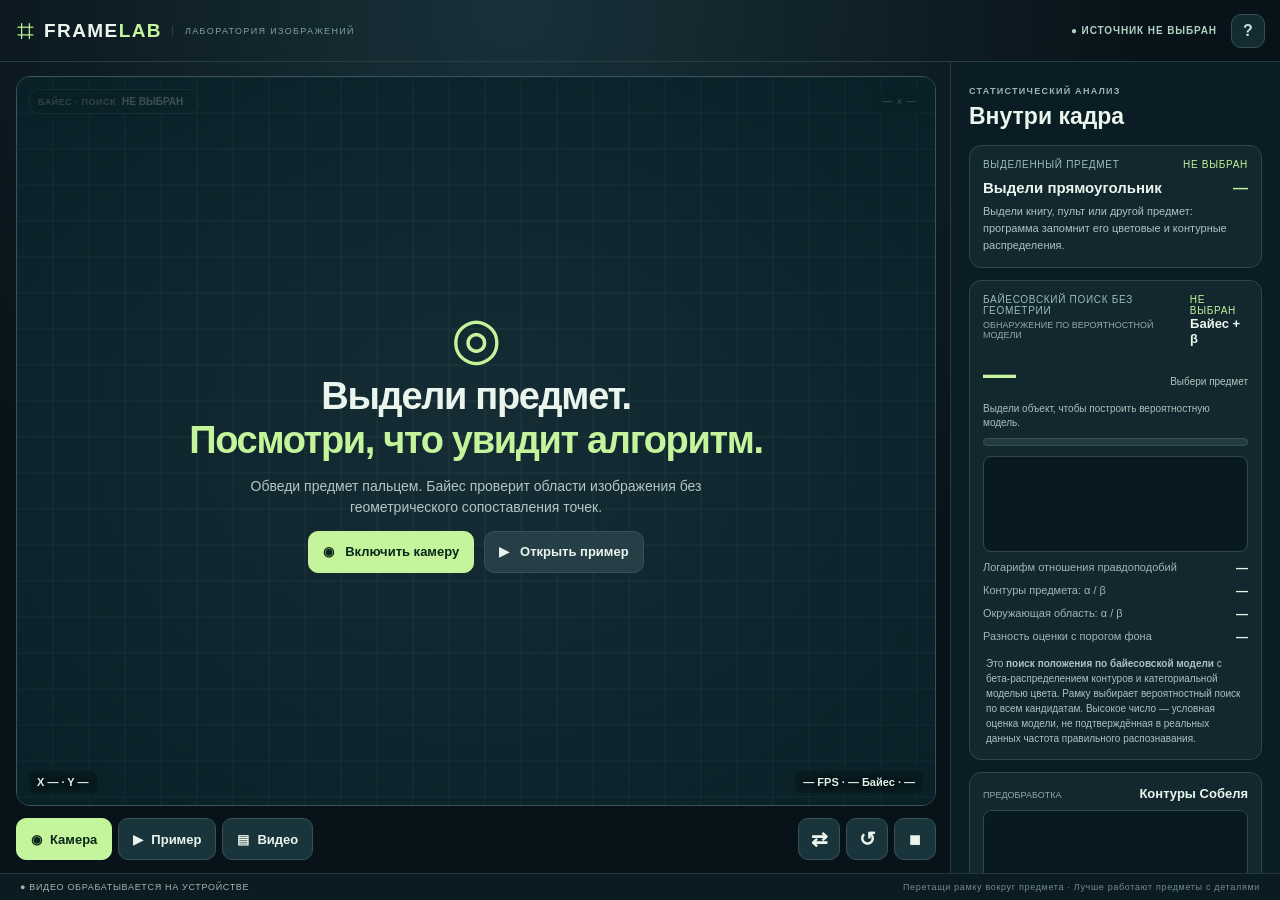
==== commit 3391ecf4: "Frame Lab: Bayes-only full-frame civilian object search without geometric tracking" ====
--- a/frame-lab/index.html
+++ b/frame-lab/index.html
@@ -42,7 +42,7 @@
 .bayes-note{font-size:10px;line-height:1.5;color:#abc2c0;margin:9px 0 0}
 @media(orientation:landscape) and (max-height:430px){.view-foot{font-size:9px}.view-foot span{padding:3px 5px}}
 
-/* Separate, constantly visible geometry and Bayesian evidence indicators. */
+/* Clearly separate geometrical location from Bayesian appearance evidence. */
 .detection-strip{display:flex;gap:6px;min-width:0;max-width:calc(100% - 84px);align-items:flex-start}
 .detector-badge{display:flex;align-items:center;gap:6px;min-width:0;background:#081b22e9;border:1px solid #39535a;border-radius:9px;padding:6px 8px;color:#a7b9bd;box-shadow:0 2px 12px #06121970}
 .detector-badge>span{font-size:9px;font-weight:750;letter-spacing:.06em;white-space:nowrap}
@@ -52,6 +52,7 @@
 .detector-badge[data-state="found"] strong,.detector-badge[data-state="recovered"] strong,.detector-badge[data-state="match"] strong{color:#c4f49b}
 .detector-badge[data-state="search"],.detector-badge[data-state="no-measurement"],.detector-badge[data-state="mismatch"]{border-color:#bb8750}
 .detector-badge[data-state="search"] strong,.detector-badge[data-state="no-measurement"] strong,.detector-badge[data-state="mismatch"] strong{color:#fbc57b}
+.detector-badge[data-state="unavailable"] strong{color:#a9b6b8}
 #trackingPill{background:transparent;border:0;border-radius:0;padding:0;text-shadow:none}
 .bayes-summary{font-size:10px;line-height:1.4;color:#adbfba;margin:0 0 8px}
 #bayesPanelStatus{font-size:10px}
@@ -71,20 +72,19 @@
       <div class="screen" id="screen">
         <canvas id="stage" aria-label="Нарисуй рамку вокруг бытового предмета на видео" tabindex="0"></canvas>
         <div class="view-head">
-          <div class="detection-strip" aria-label="Два отдельных индикатора оценки предмета">
-            <div class="detector-badge" id="geometryBadge" data-state="idle"><span>ГЕОМЕТРИЯ</span><strong id="trackingPill">НЕ ВЫБРАН</strong></div>
-            <div class="detector-badge" id="bayesBadge" data-state="idle"><span>БАЙЕС · КОНТУРЫ</span><strong id="bayesDetection">НЕТ МОДЕЛИ</strong><small id="bayesBadgeValue">—</small></div>
+          <div class="detection-strip" aria-label="Байесовский поиск без геометрического трекера">
+            <div class="detector-badge" id="bayesBadge" data-state="idle"><span>БАЙЕС · ПОИСК</span><strong id="trackingPill">НЕ ВЫБРАН</strong><small id="bayesBadgeValue">—</small></div>
           </div>
           <span id="resolution">— × —</span>
         </div>
         <div id="empty" class="empty">
           <div class="empty-ring">◎</div>
           <h1>Выдели предмет.<br><i>Посмотри, что увидит алгоритм.</i></h1>
-          <p>Включи камеру, обведи предмет пальцем — и наблюдай, насколько устойчиво сохраняется его изображение.</p>
+          <p>Обведи предмет пальцем. Байес проверит области изображения без геометрического сопоставления точек.</p>
           <div class="empty-buttons"><button id="bigCamera" class="btn primary">◉ &nbsp; Включить камеру</button><button id="bigDemo" class="btn secondary">▶ &nbsp; Открыть пример</button></div>
         </div>
         <div id="instruction" class="instruction hidden">Обведи предмет рамкой или коснись его, чтобы выбрать область</div>
-        <div class="view-foot"><span id="coords">X — · Y —</span><span><span id="rate">—</span> FPS · <span id="confidence">—</span> геом. · β <span id="bayesInline">—</span></span></div>
+        <div class="view-foot"><span id="coords">X — · Y —</span><span><span id="rate">—</span> FPS · <span id="confidence">—</span> Байес · <span id="bayesInline">—</span></span></div>
       </div>
       <nav class="toolbar" aria-label="Управление видео">
         <div class="tools-main"><button id="cameraBtn" class="btn primary">◉ <span>Камера</span></button><button id="demoBtn" class="btn">▶ <span>Пример</span></button><button id="fileBtn" class="btn">▤ <span>Видео</span></button><input id="fileInput" type="file" accept="video/*" hidden></div>
@@ -93,29 +93,30 @@
     </section>
     <aside id="panel" class="panel" aria-label="Математическая диагностика">
       <div class="panel-top"><div><span class="eyebrow">СТАТИСТИЧЕСКИЙ АНАЛИЗ</span><h2>Внутри кадра</h2></div><button id="closePanel" class="small-btn close-panel" aria-label="Закрыть анализ">×</button></div>
-      <div class="status-card"><div class="small-label">ВЫДЕЛЕННЫЙ ПРЕДМЕТ <span id="trackingStatus">НЕ ВЫБРАН</span></div><div class="status-line"><strong id="trackTitle">Выдели прямоугольник</strong><span id="trackScore">—</span></div><p id="trackDescription">Выдели границы книги, пульта или другого предмета с характерными точками.</p></div>
+      <div class="status-card"><div class="small-label">ВЫДЕЛЕННЫЙ ПРЕДМЕТ <span id="trackingStatus">НЕ ВЫБРАН</span></div><div class="status-line"><strong id="trackTitle">Выдели прямоугольник</strong><span id="trackScore">—</span></div><p id="trackDescription">Выдели книгу, пульт или другой предмет: программа запомнит его цветовые и контурные распределения.</p></div>
       <div class="panel-section probability-section" id="bayesSection" aria-label="Байесовская оценка">
-        <div class="small-label">СТАТУС БАЙЕСОВСКОГО КАНАЛА <span id="bayesPanelStatus">НЕТ МОДЕЛИ</span></div>
-        <div class="section-title"><span>ОЦЕНКА ПО ПОСЛЕДОВАТЕЛЬНОСТИ КАДРОВ</span><strong>Байес + β</strong></div>
-        <div class="bayes-level"><strong id="bayesPercent">—</strong><span id="bayesObservation">Выбери предмет</span></div><p class="bayes-summary" id="bayesMeaning">Число ниже — оценка модели; обнаружение без свежего измерения не подтверждается.</p>
+        <div class="small-label">БАЙЕСОВСКИЙ ПОИСК БЕЗ ГЕОМЕТРИИ <span id="bayesPanelStatus">НЕ ВЫБРАН</span></div>
+        <div class="section-title"><span>ОБНАРУЖЕНИЕ ПО ВЕРОЯТНОСТНОЙ МОДЕЛИ</span><strong>Байес + β</strong></div>
+        <div class="bayes-level"><strong id="bayesPercent">—</strong><span id="bayesObservation">Выбери предмет</span></div>
+        <p class="bayes-summary" id="bayesMeaning">Число ниже — оценка модели; обнаружение без свежего измерения не подтверждается.</p>
         <div class="bayes-meter"><div id="bayesFill"></div></div>
         <canvas id="bayesHistory" width="320" height="96" aria-label="График условной вероятности по кадрам"></canvas>
         <div class="value-pair"><span>Логарифм отношения правдоподобий</span><b id="bayesLogLR">—</b></div>
         <div class="value-pair"><span>Контуры предмета: α / β</span><b id="bayesObjectFit">—</b></div>
         <div class="value-pair"><span>Окружающая область: α / β</span><b id="bayesBackgroundFit">—</b></div>
-        <div class="value-pair"><span>Отобранные измерения</span><b id="bayesSampleCounts">—</b></div>
-        <p class="note bayes-note">Это <b>условная оценка соответствия контурной статистики</b>, а не калиброванная вероятность наличия предмета. Байесовский канал <b>сам не ищет координаты</b>: для измерения ему нужна актуальная область от геометрии. Если геометрия потеряла предмет, в байесовском канале отображается «НЕТ ИЗМЕРЕНИЯ», даже когда прошлый прогноз остаётся высоким.</p>
+        <div class="value-pair"><span>Разность оценки с порогом фона</span><b id="bayesSampleCounts">—</b></div>
+        <p class="note bayes-note">Это <b>поиск положения по байесовской модели</b> с бета-распределением контуров и категориальной моделью цвета. Рамку выбирает вероятностный поиск по всем кандидатам. Высокое число — условная оценка модели, не подтверждённая в реальных данных частота правильного распознавания.</p>
       </div>
       <div class="panel-section"><div class="section-title"><span>ПРЕДОБРАБОТКА</span><strong>Контуры Собеля</strong></div><canvas id="edges" width="320" height="180"></canvas><div class="value-pair"><span>Средний градиент</span><b id="mean">—</b></div><div class="value-pair"><span>Резкость</span><b id="sharpness">—</b></div></div>
       <div class="panel-section"><div class="section-title"><span>РАСПРЕДЕЛЕНИЕ</span><strong>Бета-модель</strong></div><canvas id="hist" width="320" height="98"></canvas><div class="params"><div>α<b id="alpha">—</b></div><div>β<b id="beta">—</b></div><div>σ²<b id="variance">—</b></div></div><div class="value-pair"><span>Порог Отсу</span><b id="threshold">—</b></div></div>
-      <p class="note">Рамка следует за согласованным движением характерных точек предмета. Процент согласования — эвристическая оценка качества, а не калиброванная вероятность. Отдельная вероятностная модель сравнивает бета-распределения контуров предмета и окружающей области и обновляет условную оценку между кадрами. Она не определяет координаты объекта и не воспроизводит авторские формулы селекции 1 в 1.</p>
+      <p class="note">В этом режиме нет характерных точек, геометрического сопоставления или старого трекера. Сначала оцениваются признаки области (цвет и градиенты Собеля), затем байесовски сравниваются возможные положения рамки с гипотезой отсутствия объекта. Это гражданская экспериментальная модель, не буквальная реализация уравнений статьи.</p>
     </aside>
   </main>
   <footer class="bottom"><span>● ВИДЕО ОБРАБАТЫВАЕТСЯ НА УСТРОЙСТВЕ</span><span class="bottom-hint">Перетащи рамку вокруг предмета · Лучше работают предметы с деталями</span></footer>
 </div>
 <div id="shade" class="shade hidden"></div>
 <div id="toast" class="toast" role="status" aria-live="polite"></div>
-<div id="help" class="modal-wrap hidden" role="dialog" aria-modal="true" aria-labelledby="helpTitle"><div class="modal"><button id="closeHelp" class="small-btn modal-close">×</button><span class="eyebrow">КАК ЭТО РАБОТАЕТ</span><h2 id="helpTitle">Проверка на обычном предмете</h2><ol><li>Открой «Камера» и разреши доступ.</li><li>Пальцем нарисуй прямоугольник вокруг книги, пульта, игрушки или другого предмета. Быстрое касание выберет небольшую область автоматически.</li><li>Медленно обходи неподвижный предмет. Рамка следует за точками внутри него. Зелёная рамка показывает согласованное движение точек внутри предмета; жёлтая пунктирная рамка означает временную потерю: память сохраняется, начинается поиск во всём кадре.</li><li>Открой «Анализ», чтобы увидеть карты границ и статистику.</li><li>Нажми ↺ для нового выбора. Попробуй «Пример», если камера недоступна.</li></ol><p>Лучше работают предметы с надписями, углами и узорами. При обходе предмета меняются видимые грани: сильный поворот или выход из кадра могут привести к временному поиску. Сайт запоминает характерные точки нескольких успешных ракурсов и пытается найти объект снова, когда он возвращается в кадр. При сильной смене внешнего вида может потребоваться повторный выбор. Панель «Анализ» теперь показывает отдельную рекуррентную байесовскую оценку сходства контуров выделенной области с эталоном. Она не управляет рамкой, а помогает изучать модель вероятностей.</p><button id="okayHelp" class="btn primary" style="margin-top:12px">Понятно</button></div></div>
+<div id="help" class="modal-wrap hidden" role="dialog" aria-modal="true" aria-labelledby="helpTitle"><div class="modal"><button id="closeHelp" class="small-btn modal-close">×</button><span class="eyebrow">КАК ЭТО РАБОТАЕТ</span><h2 id="helpTitle">Только Байес</h2><ol><li>Включи камеру и обведи предмет рамкой.</li><li>Программа построит статистические модели цвета и интенсивностей границ (Собель, бета-распределение) для предмета и фона.</li><li>На следующих кадрах проверяются возможные прямоугольные области в трёх масштабах. Вероятности обновляются рекуррентно.</li><li>Зелёная рамка — текущий кандидат подтверждён моделью; жёлтая пунктирная — последнее положение, предмет не подтверждён.</li><li>Этот режим <b>не использует геометрическое сопоставление точек</b>. При смене ракурса или похожем фоне возможны ошибки.</li></ol><p>Проценты условны для статистической модели и не откалиброваны по реальным изображениям.</p><button id="okayHelp" class="btn primary" style="margin-top:12px">Понятно</button></div></div>
 <video id="video" playsinline autoplay muted style="display:none"></video>
 <script>
 // ===== vision.js =====
@@ -337,337 +338,8 @@
 }
 
 
-// ===== tracker.js =====
-/**
- * FRAME LAB / household object tracker.
- * Browser-only feature tracking. Detect Harris corners inside the chosen
- * item, match patches across consecutive frames, estimate an inlier-supported
- * similarity transform and discard conflicting point movements.
- * This is NOT a reproduction of the source paper's target-selection algorithm.
- */
-function luminance(imageData, w, h) {
-  const src=imageData.data??imageData, dst=new Float32Array(w*h);
-  for(let p=0,i=0;p<dst.length;p++,i+=4)dst[p]=(.2126*src[i]+.7152*src[i+1]+.0722*src[i+2])/255;
-  return dst;
-}
-function clampBox(input,w,h){
-  const x=Math.min(w-1,Math.max(0,Math.round(input.x))),y=Math.min(h-1,Math.max(0,Math.round(input.y)));
-  return {x,y,w:Math.min(w-x,Math.max(1,Math.round(input.w))),h:Math.min(h-y,Math.max(1,Math.round(input.h)))};
-}
-function down2(src,w,h){let nw=Math.ceil(w/2),nh=Math.ceil(h/2),out=new Float32Array(nw*nh);
-  for(let y=0;y<nh;y++)for(let x=0;x<nw;x++){
-    let v=0,n=0;for(let dy=0;dy<2;dy++)for(let dx=0;dx<2;dx++){
-      const xx=x*2+dx,yy=y*2+dy;if(xx<w&&yy<h){v+=src[yy*w+xx];n++;}
-    }out[y*nw+x]=v/n;
-  }return {image:out,w:nw,h:nh};
-}
-function rectCorners(b){return [{x:b.x,y:b.y},{x:b.x+b.w,y:b.y},{x:b.x+b.w,y:b.y+b.h},{x:b.x,y:b.y+b.h}];}
-function polygonBounds(poly,w,h){const xs=poly.map(p=>p.x),ys=poly.map(p=>p.y);const x=Math.max(0,Math.min(...xs)),y=Math.max(0,Math.min(...ys));return {x,y,w:Math.min(w-x,Math.max(...xs)-x),h:Math.min(h-y,Math.max(...ys)-y)};}
-function inside(poly,x,y){let result=false;for(let i=0,j=poly.length-1;i<poly.length;j=i++){
- const a=poly[i],b=poly[j];if(((a.y>y)!==(b.y>y)) && x<(b.x-a.x)*(y-a.y)/(b.y-a.y)+a.x)result=!result;
-}return result;}
-function shrinkPoly(poly,k=.13){const c={x:poly.reduce((s,p)=>s+p.x,0)/poly.length,y:poly.reduce((s,p)=>s+p.y,0)/poly.length};return poly.map(p=>({x:c.x+(p.x-c.x)*(1-k),y:c.y+(p.y-c.y)*(1-k)}));}
-function findCorners(image,w,h,poly,maxCount=75,existing=[],step=2,shrink=.13){
- const region=shrinkPoly(poly,shrink),bound=polygonBounds(region,w,h),candidates=[];
- const left=Math.max(7,Math.floor(bound.x)),top=Math.max(7,Math.floor(bound.y));
- const right=Math.min(w-8,Math.ceil(bound.x+bound.w)),bottom=Math.min(h-8,Math.ceil(bound.y+bound.h));
- for(let y=top;y<=bottom;y+=step)for(let x=left;x<=right;x+=step){
-   if(!inside(region,x,y))continue;
-   let a=0,b=0,c=0;
-   for(let dy=-2;dy<=2;dy++)for(let dx=-2;dx<=2;dx++){
-     const p=(y+dy)*w+x+dx;
-     const gx=image[p+1]-image[p-1],gy=image[p+w]-image[p-w];
-     a+=gx*gx;b+=gx*gy;c+=gy*gy;
-   }
-   const tr=a+c,det=a*c-b*b;
-   const score=det-.04*tr*tr;
-   if(score>0)candidates.push({x,y,score});
- }
- candidates.sort((u,v)=>v.score-u.score);
- const max=candidates[0]?.score||0;
- const picked=[...existing].map(p=>({x:p.x,y:p.y})),out=[];
- for(const p of candidates){if(p.score<max*.015)break;
-   if(picked.every(q=>(p.x-q.x)**2+(p.y-q.y)**2>=36)){
-     out.push({x:p.x,y:p.y});picked.push(p);if(out.length+existing.length>=maxCount)break;
-   }
- }return out;
-}
-function patchReference(image,w,h,x,y,r){
- const ix=Math.round(x),iy=Math.round(y);if(ix-r<0||iy-r<0||ix+r>=w||iy+r>=h)return null;
- const vals=new Float32Array((2*r+1)**2);let mean=0,k=0;
- for(let dy=-r;dy<=r;dy++)for(let dx=-r;dx<=r;dx++){
-  const v=image[(iy+dy)*w+ix+dx];vals[k++]=v;mean+=v;
- }
- mean/=vals.length;let variation=0;for(let i=0;i<vals.length;i++){vals[i]-=mean;variation+=vals[i]*vals[i];}
- return variation>0.001?{vals,variation,r}:null;
-}
-function patchCorrelation(ref,image,w,h,x,y){
- const ix=Math.round(x),iy=Math.round(y),r=ref.r;
- if(ix-r<0||iy-r<0||ix+r>=w||iy+r>=h)return -2;
- let sum=0,sum2=0,cross=0,k=0;
- for(let dy=-r;dy<=r;dy++)for(let dx=-r;dx<=r;dx++){
-   const v=image[(iy+dy)*w+ix+dx];sum+=v;sum2+=v*v;cross+=ref.vals[k++]*v;
- }
- const variation=sum2-sum*sum/ref.vals.length;
- return variation>0.001?cross/Math.sqrt(variation*ref.variation):-2;
-}
-function bestPatch(ref,image,w,h,cx,cy,radius){
- if(!ref)return {x:-1,y:-1,score:-3};
- let bx=-1,by=-1,best=-3;
- const x0=Math.round(cx),y0=Math.round(cy);
- for(let dy=-radius;dy<=radius;dy++)for(let dx=-radius;dx<=radius;dx++){
-   const x=x0+dx,y=y0+dy,score=patchCorrelation(ref,image,w,h,x,y);
-   if(score>best){best=score;bx=x;by=y;}
- }
- return {x:bx,y:by,score:best};
-}
-/** Two-level coarse-to-fine zero-mean patch matching. */
-function followPoint(prev,next,halfPrev,halfNext,w,h,point,predict){
- const rHalf=patchReference(halfPrev.image,halfPrev.w,halfPrev.h,point.x/2,point.y/2,2);
- if(!rHalf)return null;
- const coarse=bestPatch(rHalf,halfNext.image,halfNext.w,halfNext.h,
-  (point.x+predict.x)/2,(point.y+predict.y)/2,8);
- if(coarse.score<.48)return null;
- const rFull=patchReference(prev,w,h,point.x,point.y,3);
- if(!rFull)return null;
- const fine=bestPatch(rFull,next,w,h,coarse.x*2,coarse.y*2,3);
- if(fine.score<.60)return null;
- // Backward validation rejects a large share of appearance-alike distractors.
- const back=bestPatch(patchReference(next,w,h,fine.x,fine.y,3),prev,w,h,point.x,point.y,3);
- if(Math.hypot(back.x-point.x,back.y-point.y)>2.8)return null;
- return {old:point,now:{x:fine.x,y:fine.y},score:fine.score};
-}
-function solvePair(p,q,limits={minScale:.72,maxScale:1.38,maxAngle:.45}){
- const dx=p[1].old.x-p[0].old.x,dy=p[1].old.y-p[0].old.y;
- const du=p[1].now.x-p[0].now.x,dv=p[1].now.y-p[0].now.y;
- const d=dx*dx+dy*dy;if(d<75)return null;
- const a=(dx*du+dy*dv)/d,b=(dx*dv-dy*du)/d;
- const scale=Math.hypot(a,b),angle=Math.atan2(b,a);
- if(scale<limits.minScale||scale>limits.maxScale||Math.abs(angle)>limits.maxAngle)return null;
- return {a,b,tx:p[0].now.x-a*p[0].old.x+b*p[0].old.y,ty:p[0].now.y-b*p[0].old.x-a*p[0].old.y};
-}
-function apply(t,p){return {x:t.a*p.x-t.b*p.y+t.tx,y:t.b*p.x+t.a*p.y+t.ty};}
-function error(t,m){const p=apply(t,m.old);return Math.hypot(p.x-m.now.x,p.y-m.now.y);}
-function refine(matches){
- let ox=0,oy=0,nx=0,ny=0;
- for(const m of matches){ox+=m.old.x;oy+=m.old.y;nx+=m.now.x;ny+=m.now.y;}
- ox/=matches.length;oy/=matches.length;nx/=matches.length;ny/=matches.length;
- let A=0,B=0,D=0;
- for(const m of matches){const x=m.old.x-ox,y=m.old.y-oy,u=m.now.x-nx,v=m.now.y-ny;
- A+=x*u+y*v;B+=x*v-y*u;D+=x*x+y*y;}
- if(D<1)return null;
- const a=A/D,b=B/D;return {a,b,tx:nx-a*ox+b*oy,ty:ny-b*ox-a*oy};
-}
-/** Robust similarity consensus, rejecting points on moving background. */
-function consensus(matches){
- if(matches.length<5)return null;
- let best=[];let bestResidual=Infinity;
- const test=(transform)=>{
-   if(!transform)return;
-   const inliers=matches.filter(m=>error(transform,m)<3.6);
-   const residual=inliers.reduce((sum,m)=>sum+error(transform,m),0);
-   if(inliers.length>best.length || inliers.length===best.length&&residual<bestResidual){best=inliers;bestResidual=residual;}
- };
- for(let i=0;i<matches.length;i++){
-   for(let j=i+1;j<matches.length;j+=Math.max(1,Math.floor(matches.length/18))){
-     test(solvePair([matches[i],matches[j]]));
-   }
- }
- if(best.length<5)return null;
- let t=refine(best);if(!t)return null;
- const scale=Math.hypot(t.a,t.b),angle=Math.atan2(t.b,t.a);
- if(scale<.72||scale>1.38||Math.abs(angle)>.45)return null;
- best=matches.filter(m=>error(t,m)<3.6);
- if(best.length>=5)t=refine(best)??t;
- const rms=Math.sqrt(best.reduce((sum,m)=>sum+error(t,m)**2,0)/best.length);
- return {transform:t,inliers:best,rms};
-}
-/** Save small, normalized appearance patches. No video frames are retained. */
-function makeView(gray,w,h,polygon,points){
- const features=[];
- for(const p of points){
-  const ref=patchReference(gray,w,h,p.x,p.y,4);
-  if(ref)features.push({x:p.x,y:p.y,ref});
-  if(features.length>=55)break;
- }
- return features.length>=8?{polygon:polygon.map(p=>({...p})),features}:null;
-}
-function rememberView(tracker,w,h){
- const view=makeView(tracker.gray,w,h,tracker.polygon,tracker.points);
- if(!view)return;
- if(!tracker.views)tracker.views=[];
- if(tracker.views.length>=5)tracker.views.splice(1,1); // first selection is always retained
- tracker.views.push(view);
-}
-function globalCorners(gray,w,h){
- const all=[];
- const cols=4,rows=3;
- for(let row=0;row<rows;row++)for(let col=0;col<cols;col++){
-   const x=8+col*(w-16)/cols, y=8+row*(h-16)/rows;
-   const bw=(w-16)/cols,bh=(h-16)/rows;
-   // Per-cell quota prevents a high-contrast background from hiding the object.
-   all.push(...findCorners(gray,w,h,rectCorners({x,y,w:bw,h:bh}),24,[],1,.02));
- }
- return all;
-}
-function patchSimilarity(a,b){
- const av=a.vals,bv=b.vals;
- let dot=0;for(let i=0;i<av.length;i++)dot+=av[i]*bv[i];
- return dot/Math.sqrt(a.variation*b.variation);
-}
-/** Find distinct appearance matches without assuming where the object moved. */
-function matchView(view,candidates){
- const pairs=[];
- for(const feature of view.features){
-   let first=-3,second=-3,bestIndex=-1,bestPoint=null;
-   for(let j=0;j<candidates.length;j++){
-     // Local pixel offsets compensate for grid sampling and small camera shakes.
-     let score=-3,point=null;
-     for(const candidate of candidates[j].offsets){
-       const value=patchSimilarity(feature.ref,candidate.ref);
-       if(value>score){score=value;point=candidate;}
-     }
-     if(score>first){second=first;first=score;bestIndex=j;bestPoint=point;}
-     else if(score>second)second=score;
-   }
-   // Strong appearance and a distinct winner; ambiguous repetitions are ignored.
-   if(first>=.79&&first-second>=.035) pairs.push({old:{x:feature.x,y:feature.y},now:{x:bestPoint.x,y:bestPoint.y},score:first,index:bestIndex});
- }
- pairs.sort((a,b)=>b.score-a.score);
- const used=new Set();
- return pairs.filter(p=>{if(used.has(p.index))return false;used.add(p.index);return true;});
-}
-/** Geometric verification rejects isolated matching patches on the background. */
-function consensusRecovery(matches){
- if(matches.length<5)return null;
- let best=[];let bestErr=Infinity;
- const threshold=3.8;
- for(let i=0;i<matches.length;i++){
-  for(let j=i+1;j<matches.length;j++){
-   const t=solvePair([matches[i],matches[j]],{minScale:.52,maxScale:1.85,maxAngle:1.3});
-   if(!t)continue;
-   const inliers=matches.filter(m=>error(t,m)<threshold);
-   const err=inliers.reduce((sum,m)=>sum+error(t,m),0);
-   if(inliers.length>best.length || inliers.length===best.length && err<bestErr){best=inliers;bestErr=err;}
-  }
- }
- if(best.length<5)return null;
- let t=refine(best);if(!t)return null;
- best=matches.filter(m=>error(t,m)<threshold);
- if(best.length<5)return null;
- t=refine(best)??t;
- const scale=Math.hypot(t.a,t.b),angle=Math.atan2(t.b,t.a);
- if(scale<.52||scale>1.85||Math.abs(angle)>1.3)return null;
- const rms=Math.sqrt(best.reduce((sum,m)=>sum+error(t,m)**2,0)/best.length);
- if(rms>2.4)return null;
- const xs=best.map(m=>m.old.x),ys=best.map(m=>m.old.y);
- // Similar-looking details must be spread over a 2-D region, not one edge.
- if(Math.max(...xs)-Math.min(...xs)<11||Math.max(...ys)-Math.min(...ys)<11)return null;
- return {transform:t,inliers:best,rms};
-}
-function validPolygon(poly,w,h){
- const b=polygonBounds(poly,w,h);
- return poly.every(p=>p.x>=-8&&p.y>=-8&&p.x<w+8&&p.y<h+8)
-  &&b.w*b.h>=350&&b.w<w*.95&&b.h<h*.95;
-}
-/** Whole-frame re-identification from saved viewpoints after a lost track. */
-function reacquireObject(gray,w,h,tracker){
- if(!tracker.views?.length)return null;
- const offsets=[[0,0],[-1,0],[1,0],[0,-1],[0,1]];
- const candidates=globalCorners(gray,w,h).map(p=>({x:p.x,y:p.y,
-   offsets:offsets.map(([dx,dy])=>({x:p.x+dx,y:p.y+dy,ref:patchReference(gray,w,h,p.x+dx,p.y+dy,4)})).filter(v=>v.ref)
- })).filter(p=>p.offsets.length);
- if(candidates.length<7)return null;
- let winner=null;
- for(const view of tracker.views){
-   const pairs=matchView(view,candidates);
-   const verified=consensusRecovery(pairs);
-   if(!verified)continue;
-   const minimum=Math.max(5,Math.ceil(view.features.length*.15));
-   if(verified.inliers.length<minimum)continue;
-   const meanScore=verified.inliers.reduce((sum,m)=>sum+m.score,0)/verified.inliers.length;
-   if(meanScore<.85)continue;
-   const polygon=view.polygon.map(p=>apply(verified.transform,p));
-   if(!validPolygon(polygon,w,h))continue;
-   const confidence=verified.inliers.length/Math.max(12,view.features.length)*Math.exp(-verified.rms/3);
-   const rank=verified.inliers.length*meanScore/(1+verified.rms);
-   if(!winner||rank>winner.rank)winner={polygon,box:polygonBounds(polygon,w,h),points:verified.inliers.map(m=>m.now),
-     inliers:verified.inliers.length,total:pairs.length,rms:verified.rms,confidence,rank};
- }
- return winner;
-}
-function createTracker(imageData,width,height,rawBox){
- const box=clampBox(rawBox,width,height);
- if(box.w<25||box.h<25)return {error:'Выдели предмет рамкой размером хотя бы 25 × 25 пикселей.'};
- const gray=luminance(imageData,width,height),polygon=rectCorners(box);
- const points=findCorners(gray,width,height,polygon,75);
- if(points.length<8)return {error:'На предмете слишком мало различимых углов и деталей. Выбери обложку книги, пульт или предмет с рисунком.'};
- const tracker={box,polygon,gray,points,frame:0,lost:0,motion:{x:0,y:0},confidence:1,score:1,
-   inliers:points.length,total:points.length,rms:0,views:[]};
- const first=makeView(gray,width,height,polygon,points);
- if(first)tracker.views.push(first);
- return tracker;
-}
-function trackObject(imageData,width,height,tracker){
- if(!tracker||tracker.error)return null;
- const next=luminance(imageData,width,height),prev=tracker.gray;
- // Avoid repeated expensive local matching to an increasingly stale frame.
- const hp=tracker.lost>=3?null:down2(prev,width,height);
- const hn=tracker.lost>=3?null:down2(next,width,height);
- const matches=[];
- if(hp&&hn)for(const p of tracker.points){const m=followPoint(prev,next,hp,hn,width,height,p,tracker.motion);if(m)matches.push(m);}
- const c=consensus(matches);
- const required=Math.max(5,Math.min(9,Math.ceil(tracker.points.length*.24)));
- const ok=!!c&&c.inliers.length>=required && (matches.length<=10||c.inliers.length/matches.length>=.42);
- if(ok){
-  const oldCenter={x:(tracker.polygon[0].x+tracker.polygon[2].x)/2,y:(tracker.polygon[0].y+tracker.polygon[2].y)/2};
-  const nextPoly=tracker.polygon.map(p=>apply(c.transform,p));
-  const bound=polygonBounds(nextPoly,width,height),area=bound.w*bound.h;
-  const valid=nextPoly.every(p=>p.x>=-10&&p.y>=-10&&p.x<width+10&&p.y<height+10)&&area>=350&&bound.w<width*.95&&bound.h<height*.95;
-  if(valid){
-   tracker.polygon=nextPoly;tracker.box=bound;
-   tracker.motion={x:c.transform.tx+(c.transform.a-1)*oldCenter.x-c.transform.b*oldCenter.y,
-     y:c.transform.ty+c.transform.b*oldCenter.x+(c.transform.a-1)*oldCenter.y};
-   tracker.points=c.inliers.map(m=>m.now);
-   tracker.gray=next;tracker.frame++;tracker.lost=0;
-   if(tracker.frame%18===0)rememberView(tracker,width,height);
-   if(tracker.frame%6===0&&tracker.points.length<65){
-    const fresh=findCorners(next,width,height,tracker.polygon,75,tracker.points);
-    tracker.points.push(...fresh);
-   }
-   tracker.inliers=c.inliers.length;tracker.total=matches.length;tracker.rms=c.rms;
-   tracker.score=c.inliers.length/Math.max(1,matches.length);
-   tracker.confidence=Math.min(1,c.inliers.length/Math.max(12,Math.min(45,tracker.points.length)))*Math.exp(-c.rms/5);
-   return {found:true,recovered:false,box:tracker.box,polygon:tracker.polygon,points:tracker.points,score:tracker.score,
-     confidence:tracker.confidence,inliers:tracker.inliers,total:tracker.total,rms:c.rms,lost:0,views:tracker.views.length};
-  }
- }
- tracker.lost=Math.min(999,tracker.lost+1);
- tracker.motion={x:0,y:0};tracker.score=0;tracker.confidence=0;
- // One global attempt immediately, then every fourth missing frame to save CPU.
- if(tracker.lost===1||tracker.lost%4===0){
-   const restored=reacquireObject(next,width,height,tracker);
-   if(restored){
-     tracker.polygon=restored.polygon;tracker.box=restored.box;
-     tracker.gray=next;tracker.points=restored.points;tracker.motion={x:0,y:0};
-     tracker.lost=0;tracker.frame++;tracker.inliers=restored.inliers;
-     tracker.total=restored.total;tracker.rms=restored.rms;
-     tracker.score=restored.inliers/Math.max(1,restored.total);
-     tracker.confidence=Math.min(1,restored.confidence);
-     if(tracker.points.length<65){
-       tracker.points.push(...findCorners(next,width,height,tracker.polygon,75,tracker.points));
-     }
-     return {found:true,recovered:true,box:tracker.box,polygon:tracker.polygon,points:tracker.points,
-       score:tracker.score,confidence:tracker.confidence,inliers:tracker.inliers,total:tracker.total,
-       rms:restored.rms,lost:0,views:tracker.views.length};
-   }
- }
- return {found:false,recovered:false,searching:true,box:tracker.box,polygon:tracker.polygon,points:[],score:0,confidence:0,
-   inliers:c?.inliers.length||0,total:matches.length,rms:null,lost:tracker.lost,views:tracker.views.length};
-}
-
-
-// ===== bayes.js =====
+// ===== beta_core.js =====
+/** Core beta-distribution calculations: moment fit and log-density. */
 /**
  * FRAME LAB — educational Bayesian contour-appearance monitor.
  *
@@ -715,85 +387,168 @@
  const common=maxVar/variance-1;
  return {alpha:mean*common,beta:(1-mean)*common,mean,variance,n};
 }
-function within(poly,x,y){
- let hit=false;
- for(let i=0,j=poly.length-1;i<poly.length;j=i++){
-  const a=poly[i],b=poly[j];
-  if((a.y>y)!==(b.y>y) && x<(b.x-a.x)*(y-a.y)/(b.y-a.y)+a.x)hit=!hit;
- }return hit;
-}
-/** Collect a spatially spread finite set of contour intensities.
- * background=true samples the outer box, excluding the selected polygon.
- * This is not a segmentation model and does not adapt the reference online.
+
+
+// ===== bayes_search.js =====
+/**
+ * FRAME LAB: a standalone civilian Bayesian appearance localizer.
+ * NO keypoints, correspondences, homographies or geometric tracker.
+ * The search is over box hypotheses with categorical colour likelihoods,
+ * beta-gradient edge likelihoods and a Markov spatial prior.
+ * This is NOT a reproduction of the paper's target-selection equations.
  */
-function sampleEdgeRegion(edgePixels,w,h,polygon,background=false){
- if(!edgePixels||!polygon||polygon.length<3)return [];
- const xs=polygon.map(p=>p.x),ys=polygon.map(p=>p.y);
- const left=Math.min(...xs),right=Math.max(...xs),top=Math.min(...ys),bottom=Math.max(...ys);
- const bw=Math.max(1,right-left),bh=Math.max(1,bottom-top);
- const extraX=background?bw*.85:0,extraY=background?bh*.85:0;
- const x0=Math.max(0,Math.floor(left-extraX)),x1=Math.min(w-1,Math.ceil(right+extraX));
- const y0=Math.max(0,Math.floor(top-extraY)),y1=Math.min(h-1,Math.ceil(bottom+extraY));
- // Deterministic sparse spatial sampling reduces redundant adjacent pixels.
- const step=Math.max(2,Math.ceil(Math.sqrt((x1-x0+1)*(y1-y0+1)/105)));
- const samples=[];
- for(let y=y0;y<=y1;y+=step)for(let x=x0;x<=x1;x+=step){
-  if(within(polygon,x+.5,y+.5)===background)continue;
-  const value=edgePixels[y*w+x];
-  if(Number.isFinite(value))samples.push((value+.5)/256);
+
+const SCALES=[0.8,1,1.25]; // Explicit external scale-grid assumption.
+const CELLS=2, PER_CELL=4, NC=6, NEFF=12; // Power-likelihood effective observation count.
+const SWITCH=0.04; // Explicit two-state transition assumption per processed frame.
+const ALPHA=1; // Laplace/Dirichlet(1,...,1) categorical prior.
+const clamp=(v,a,b)=>Math.min(b,Math.max(a,v));
+const sigmoid=x=>x>=0?1/(1+Math.exp(-x)):Math.exp(x)/(1+Math.exp(x));
+const logit=p=>Math.log(p/(1-p));
+const bin=v=>clamp(Math.floor(v*NC/256),0,NC-1);
+const rectPolygon=b=>[{x:b.x,y:b.y},{x:b.x+b.w,y:b.y},{x:b.x+b.w,y:b.y+b.h},{x:b.x,y:b.y+b.h}];
+function intersect(a,b){const l=Math.max(a.x,b.x),t=Math.max(a.y,b.y),r=Math.min(a.x+a.w,b.x+b.w),d=Math.min(a.y+a.h,b.y+b.h);return Math.max(0,r-l)*Math.max(0,d-t);}
+function hist(){return new Float64Array(NC)}
+function collect(img,edge,W,H,b,perCell=true){
+ const rgb=img.data??img, cells=[];let edgeVals=[];
+ const parts=perCell?CELLS:1;
+ for(let cy=0;cy<parts;cy++)for(let cx=0;cx<parts;cx++){
+  const red=hist(),green=hist(),blue=hist(),bright=hist();let n=0;
+  // Stratified lattice; sample centers, never extrapolate outside the frame.
+  const grid=perCell?8:16;
+  for(let iy=0;iy<grid;iy++)for(let ix=0;ix<grid;ix++){
+   const x=clamp(Math.floor(b.x+b.w*(cx+(ix+.5)/grid)/parts),0,W-1);
+   const y=clamp(Math.floor(b.y+b.h*(cy+(iy+.5)/grid)/parts),0,H-1);
+   const p=y*W+x,j=p*4;
+   red[bin(rgb[j])]++;green[bin(rgb[j+1])]++;blue[bin(rgb[j+2])]++;
+   bright[bin((rgb[j]+rgb[j+1]+rgb[j+2])/3)]++;
+   edgeVals.push((edge[p]+.5)/256);n++;
+  }
+  cells.push({red,green,blue,bright,n});
  }
- return samples;
-}
-/** Start with P(same-appearance)=0.5; no false claim of calibration. */
-function createBetaBelief(edgePixels,w,h,polygon){
- const objectSamples=sampleEdgeRegion(edgePixels,w,h,polygon,false);
- const backgroundSamples=sampleEdgeRegion(edgePixels,w,h,polygon,true);
- const signal=fitBetaSamples(objectSamples),background=fitBetaSamples(backgroundSamples);
- return {signal,background,p:.5,logEvidence:null,history:[.5],
-  samplesObject:objectSamples.length,samplesBackground:backgroundSamples.length,
-  observed:false,steps:0,valid:!!(signal&&background)};
-}
-function bayesBinaryUpdate(prior,logLR){
- if(!(prior>=0&&prior<=1)||!Number.isFinite(logLR))throw new RangeError('Invalid Bayesian evidence');
- const p=Math.max(1e-12,Math.min(1-1e-12,prior));
- const logit=Math.log(p)-Math.log1p(-p)+logLR;
- return logit>=0?1/(1+Math.exp(-logit)):Math.exp(logit)/(1+Math.exp(logit));
-}
-/** Pure two-state Markov prediction.
- * switchProbability is an explicit externally chosen assumption, not from paper.
+ return {cells,edgeVals};
+}
+function categoricalLR(fg,bg){
+ const out=new Float32Array(NC);
+ for(let b=0;b<NC;b++)out[b]=Math.log((fg[b]+ALPHA)/(fg.reduce((a,x)=>a+x,0)+NC*ALPHA))-
+                                    Math.log((bg[b]+ALPHA)/(bg.reduce((a,x)=>a+x,0)+NC*ALPHA));
+ return out;
+}
+/** Create a stationary reference from a user-drawn rectangular ROI. */
+function createBayesSearchModel(image,edge,W,H,selection){
+ if(!image||!edge||edge.length!==W*H)throw new Error('Нет изображения или карты контуров');
+ const b={x:clamp(Math.round(selection.x),0,W-1),y:clamp(Math.round(selection.y),0,H-1),
+  w:Math.round(selection.w),h:Math.round(selection.h)};
+ b.w=clamp(b.w,8,W-b.x);b.h=clamp(b.h,8,H-b.y);
+ if(b.w<12||b.h<12)return {error:'Слишком маленькая область. Обведи предмет крупнее.'};
+ const fg=collect(image,edge,W,H,b,true);
+ // The exterior of the selected ROI is a fitted negative/alternative model.
+ const neg={cells:[{red:hist(),green:hist(),blue:hist(),bright:hist(),n:0}],edgeVals:[]};
+ const rgb=image.data??image;
+ const step=Math.max(2,Math.round(Math.sqrt(W*H/2000)));
+ for(let y=0;y<H;y+=step)for(let x=0;x<W;x+=step){
+  if(x>=b.x-2&&x<=b.x+b.w+2&&y>=b.y-2&&y<=b.y+b.h+2)continue;
+  const i=y*W+x,j=i*4,cell=neg.cells[0];
+  cell.red[bin(rgb[j])]++;cell.green[bin(rgb[j+1])]++;cell.blue[bin(rgb[j+2])]++;
+  cell.bright[bin((rgb[j]+rgb[j+1]+rgb[j+2])/3)]++;cell.n++;
+  neg.edgeVals.push((edge[i]+.5)/256);
+ }
+ if(neg.cells[0].n<24)return {error:'Недостаточно фона вокруг предмета. Уменьши рамку.'};
+ const foregroundBeta=fitBetaSamples(fg.edgeVals),backgroundBeta=fitBetaSamples(neg.edgeVals);
+ // Degenerate beta is explicitly unavailable rather than a made-up fit.
+ const betaValid=!!(foregroundBeta&&backgroundBeta);
+ const edgeLR=new Float32Array(256);
+ for(let i=0;i<256;i++)edgeLR[i]=betaValid?clamp(betaLogPdf((i+.5)/256,foregroundBeta)-betaLogPdf((i+.5)/256,backgroundBeta),-5,5):0;
+ const tables=fg.cells.map(cell=>({
+  red:categoricalLR(cell.red,neg.cells[0].red),green:categoricalLR(cell.green,neg.cells[0].green),
+  blue:categoricalLR(cell.blue,neg.cells[0].blue),bright:categoricalLR(cell.bright,neg.cells[0].bright)
+ }));
+ const model={box:b,lastBox:b,reference:b,tables,edgeLR,foregroundBeta,backgroundBeta,
+  betaValid, p:0.5,found:true,updated:false,history:[.5],misses:0,frame:0,
+  score:null,scoreGap:null,peak:null,logEvidence:null,threshold:null,params:{NEFF,SCALES,SWITCH}};
+ // Calibrate background scores on the initialization frame, excluding overlaps.
+ const negatives=enumerate(image,edge,W,H,model,1).filter(c=>intersect(c.box,b)<.15*b.w*b.h).map(c=>c.score).sort((a,z)=>a-z);
+ if(negatives.length<8)return {error:'Недостаточно свободного фона для оценки ложных совпадений.'};
+ model.threshold=negatives[Math.min(negatives.length-1,Math.floor(.95*negatives.length))];
+ model.initialScore=candidateScore(image,edge,W,H,model,b);
+ return model;
+}
+/** Composite likelihood ratio, averaged over correlated pixels (power likelihood). */
+function candidateScore(img,edge,W,H,model,box){
+ const rgba=img.data??img;let sum=0,n=0;
+ for(let cy=0;cy<CELLS;cy++)for(let cx=0;cx<CELLS;cx++){
+  const table=model.tables[cy*CELLS+cx];
+  for(let iy=0;iy<PER_CELL;iy++)for(let ix=0;ix<PER_CELL;ix++){
+   const x=clamp(Math.floor(box.x+box.w*(cx+(ix+.5)/PER_CELL)/CELLS),0,W-1);
+   const y=clamp(Math.floor(box.y+box.h*(cy+(iy+.5)/PER_CELL)/CELLS),0,H-1);
+   const p=y*W+x,j=p*4,r=rgba[j],g=rgba[j+1],b=rgba[j+2];
+   // Tempered mean log likelihood ratio: 1/4 edge + 3/4 colour.
+   const color=(table.red[bin(r)]+table.green[bin(g)]+table.blue[bin(b)]+table.bright[bin((r+g+b)/3)])/4;
+   sum+=.25*model.edgeLR[edge[p]]+.75*color;
+   n++;
+  }
+ }
+ return sum/n;
+}
+function enumerate(img,edge,W,H,model,scales=3){
+ const boxes=[];const scaleSet=scales===1?[1]:SCALES;
+ for(const scale of scaleSet){
+  const w=Math.round(model.box.w*scale),h=Math.round(model.box.h*scale);
+  if(w>=W||h>=H||w<12||h<12)continue;
+  const step=Math.max(4,Math.min(14,Math.round(Math.min(w,h)/3)));
+  const xs=[],ys=[];
+  for(let x=0;x<=W-w;x+=step)xs.push(x);if(xs[xs.length-1]!==W-w)xs.push(W-w);
+  for(let y=0;y<=H-h;y+=step)ys.push(y);if(ys[ys.length-1]!==H-h)ys.push(H-h);
+  for(const y of ys)for(const x of xs){const box={x,y,w,h};boxes.push({box,score:candidateScore(img,edge,W,H,model,box)});}
+ }
+ return boxes;
+}
+/** Bayesian position search. Finite candidate grid + explicit absent hypothesis.
+ * Initial null distribution calibration is empirical. The raw posterior is
+ * conditional on the generative assumptions and is NOT real-world calibrated.
  */
-function predictBinaryBelief(p,switchProbability=.025){
- if(!(p>=0&&p<=1)||!(switchProbability>=0&&switchProbability<=.5))throw new RangeError('Bad transition');
- return (1-switchProbability)*p+switchProbability*(1-p);
-}
-/**
- * Update using geometric-mean Bayes factor from observed Sobel values.
- * Using the mean rather than product avoids treating adjacent correlated pixels
- * as dozens of independent observations. This is a model approximation.
- * If no ROI is available: prediction only, NEVER inspect last known position.
- */
-function updateBetaBelief(model,edgePixels,w,h,polygon){
- if(!model)return null;
- const prior=predictBinaryBelief(model.p);
- const samples=polygon&&model.valid?sampleEdgeRegion(edgePixels,w,h,polygon,false):[];
- let evidence=null;
- if(samples.length>=12){
-  let sum=0,n=0;
-  for(const value of samples){const d=betaLogPdf(value,model.signal)-betaLogPdf(value,model.background);
-   if(Number.isFinite(d)){sum+=d;n++;}}
-  if(n>=12)evidence=Math.max(-6,Math.min(6,sum/n));
+function updateBayesSearch(model,img,edge,W,H){
+ if(!model||model.error)return {found:false,error:model?.error??'Не выбрана модель'};
+ if(!img||!edge||edge.length!==W*H)return {found:false,error:'Нет текущего кадра'};
+ const pool=enumerate(img,edge,W,H,model);if(!pool.length)return {found:false,error:'Нет кандидатов'};
+ const anchor=model.lastBox??model.box;
+ const radius=Math.max(anchor.w,anchor.h)*(model.misses>4?6:2+model.misses*.7);
+ let sumPrior=0;
+ for(const item of pool){
+  const dx=item.box.x+item.box.w/2-anchor.x-anchor.w/2,dy=item.box.y+item.box.h/2-anchor.y-anchor.h/2;
+  const localized=Math.exp(-(dx*dx+dy*dy)/(2*radius*radius));
+  // Mixture prior: global probability always nonzero for reacquisition.
+  item.spatialPrior=.25+.75*localized;
+  sumPrior+=item.spatialPrior;
  }
- model.observed=evidence!==null;
- model.logEvidence=evidence;
- model.p=evidence===null?prior:bayesBinaryUpdate(prior,evidence);
- model.steps++;model.history.push(model.p);
- if(model.history.length>120)model.history.shift();
- return model;
+ const before=clamp(model.p,1e-6,1-1e-6);
+ const prior=SWITCH+(1-2*SWITCH)*before;
+ let max=-Infinity;
+ for(const c of pool){
+  c.logPosterior=NEFF*(c.score-model.threshold)+Math.log(c.spatialPrior/sumPrior);
+  if(c.logPosterior>max)max=c.logPosterior;
+ }
+ let Z=0,best=null;
+ for(const c of pool){const exp=Math.exp(c.logPosterior-max);Z+=exp;if(!best||c.logPosterior>best.logPosterior)best=c;}
+ const logBF=Math.log(Z)+max;
+ model.p=sigmoid(logit(prior)+clamp(logBF,-12,12));
+ model.logEvidence=logBF;model.updated=true;model.frame++;
+ model.score=best.score;model.scoreGap=best.score-model.threshold;
+ model.peak=Math.exp(best.logPosterior-max)/Z;
+ model.history.push(model.p);if(model.history.length>120)model.history.shift();
+ // Visible evidence must outperform empirical background, not just a high prior.
+ const seen=best.score>model.threshold && model.p>0.55;
+ model.found=seen;
+ if(seen){model.lastBox=best.box;model.misses=0;}
+ else model.misses++;
+ return {found:seen,box:seen?best.box:null,lastBox:model.lastBox,
+  posterior:model.p,score:model.score,backgroundThreshold:model.threshold,
+  evidence:model.logEvidence,rank:best.score,peak:model.peak,
+  tested:pool.length,misses:model.misses};
 }
 
 
 // ===== main.js =====
-
 
 
 const $=id=>document.getElementById(id);
@@ -805,42 +560,23 @@
 const dctx=demo.getContext('2d');
 const ectx=$('edges').getContext('2d'),hctx=$('hist').getContext('2d'),bhctx=$('bayesHistory').getContext('2d');
 const s={mode:null,stream:null,url:null,facing:'environment',ready:false,frame:null,W:320,H:180,
-  tracker:null,result:null,bayes:null,trail:[],selector:null,draw:{x:0,y:0,w:0,h:0},
+  result:null,bayes:null,trail:[],selector:null,draw:{x:0,y:0,w:0,h:0},
   fps:0,last:0,lastStat:0,demostart:0,present:{x:0,y:0,w:0,h:0},toastTimer:null};
 
 function toast(msg){$('toast').textContent=msg;$('toast').classList.add('show');clearTimeout(s.toastTimer);s.toastTimer=setTimeout(()=>$('toast').classList.remove('show'),3100);}
-
-/** A Bayesian contour score is not an independent object localizer. */
-function describeDetectorIndicators(geometry,belief){
- const geometryState=!geometry?'idle':geometry.found?(geometry.recovered?'recovered':'found'):'search';
- const geometryText={idle:'НЕ ВЫБРАН',found:'НАЙДЕН',recovered:'ВОССТАНОВЛЕН',search:'ИЩЕТ'}[geometryState];
- let bayesState='idle',bayesText='НЕТ МОДЕЛИ';
- if(belief){
-  if(!belief.valid){bayesState='unavailable';bayesText='НЕТ МОДЕЛИ';}
-  else if(!geometry?.found || !belief.observed || !Number.isFinite(belief.logEvidence)){
-   bayesState='no-measurement';bayesText='НЕТ ИЗМЕРЕНИЯ';
-  }else if(belief.p>=.5){bayesState='match';bayesText='СХОДНО';}
-  else{bayesState='mismatch';bayesText='НЕ СХОДНО';}
- }
- const probability=belief&&Number.isFinite(belief.p)?Math.round(belief.p*100):null;
- return {geometry:{state:geometryState,text:geometryText},bayes:{state:bayesState,text:bayesText,probability,
-  liveProbability:bayesState==='match'||bayesState==='mismatch'?probability:null}};
-}
+/** There is only ONE localizer in this edition: Bayesian region search. */
 function paintDetectionStatuses(){
- const d=describeDetectorIndicators(s.result,s.bayes);
- $('geometryBadge').dataset.state=d.geometry.state;
- $('trackingPill').textContent=d.geometry.text;
- $('bayesBadge').dataset.state=d.bayes.state;
- $('bayesDetection').textContent=d.bayes.text;
- $('bayesPanelStatus').textContent=d.bayes.text;
- $('bayesBadgeValue').textContent=d.bayes.liveProbability===null?'':d.bayes.liveProbability+'%';
- $('bayesInline').textContent=d.bayes.liveProbability===null?'нет данных':d.bayes.liveProbability+'%';
- const prob=d.bayes.probability;
- $('bayesMeaning').textContent=!s.bayes?'Выбери предмет, чтобы построить контурную модель.':
-  d.bayes.state==='unavailable'?'Контуры не позволяют оценить бета-модель.':
-  d.bayes.state==='no-measurement'?'Нет свежего измерения: '+(prob===null?'—':prob+'%')+' — это сохранённый байесовский прогноз, а НЕ обнаружение предмета.':
-  (d.bayes.state==='match'?'Байесовская модель считает контуры похожими':'Контуры не подтверждают сходство')+
-   '. Оценка модельная, не откалибрована на реальных видео.';
+ const b=s.bayes;
+ const state=!b?'idle':s.result?.found?'match':'search';
+ const label=!b?'НЕ ВЫБРАН':state==='match'?'НАЙДЕН':'ИЩЕТ';
+ $('bayesBadge').dataset.state=state;
+ $('trackingPill').textContent=label;
+ $('bayesPanelStatus').textContent=label;
+ $('bayesBadgeValue').textContent=b&&state==='match'?`${Math.round(b.p*100)}%`:'';
+ $('bayesInline').textContent=b&&state==='match'?`${Math.round(b.p*100)}%`:'—';
+ $('bayesMeaning').textContent=!b?'Выдели объект, чтобы построить вероятностную модель.':
+  s.result?.found?'Рамку выбрал только байесовский поиск по цвету и контурам. Число условно для модели, не является калиброванной частотой обнаружения.':
+  `Подходящее место пока не найдено. Прогноз ${(b.p*100).toFixed(0)}% сохраняется, но без подтверждающего совпадения обнаружение НЕ заявлено.`;
 }
 function resetProbabilityUI(){
   $('bayesPercent').textContent='—';$('bayesInline').textContent='—';
@@ -859,26 +595,28 @@
  const seq=model.history;seq.forEach((p,i)=>{const x=seq.length<=1?0:i*(w-1)/(seq.length-1),y=(1-p)*(h-1);i?ctx.lineTo(x,y):ctx.moveTo(x,y);});ctx.stroke();
  ctx.fillStyle='#aac9bd';ctx.font='10px system-ui';ctx.fillText('1',4,12);ctx.fillText('0',4,h-5);
 }
-function probabilityDiagnostics(stats){
+function probabilityDiagnostics(){
  if(!s.bayes)return;
- updateBetaBelief(s.bayes,stats.edgePixels,s.W,s.H,s.result?.found?s.tracker?.polygon:null);
  const b=s.bayes;
- const prob=Number.isFinite(b.p)?Math.round(b.p*100):null;
- $('bayesPercent').textContent=prob===null?'—':`${prob}%`;
- $('bayesInline').textContent=prob===null?'—':`${prob}%`;
- $('bayesObservation').textContent=!b.valid?'Недостаточно разнообразия контуров':
-   b.observed?'Получено наблюдение':'Нет наблюдения · только прогноз';
- $('bayesLogLR').textContent=b.logEvidence===null?'нет измерения':b.logEvidence.toFixed(3);
+ const prob=Math.round(b.p*100);
+ $('bayesPercent').textContent=`${prob}%`;
+ $('bayesObservation').textContent=b.found?'Кандидат подтверждён данными':'Ищу среди областей кадра';
+ $('bayesLogLR').textContent=b.logEvidence===null?'—':b.logEvidence.toFixed(3);
  const fmt=f=>f?`${f.alpha.toFixed(2)} / ${f.beta.toFixed(2)}`:'не определено';
- $('bayesObjectFit').textContent=fmt(b.signal);
- $('bayesBackgroundFit').textContent=fmt(b.background);
- $('bayesSampleCounts').textContent=`${b.samplesObject} / ${b.samplesBackground}`;
- $('bayesFill').style.width=prob===null?'0%':`${prob}%`;
- $('bayesFill').style.background=prob>=55?'#c4f49b':'#fbc57b';
+ $('bayesObjectFit').textContent=fmt(b.foregroundBeta);
+ $('bayesBackgroundFit').textContent=fmt(b.backgroundBeta);
+ $('bayesSampleCounts').textContent=b.scoreGap===null?'—':`${b.scoreGap.toFixed(3)} / порог ${(b.threshold??0).toFixed(3)}`;
+ $('bayesFill').style.width=`${prob}%`;
+ $('bayesFill').style.background=b.found?'#c4f49b':'#fbc57b';
  redrawBayesHistory(b);
  paintDetectionStatuses();
 }
-function clearSelection(){s.tracker=null;s.result=null;s.bayes=null;resetProbabilityUI();s.trail=[];s.selector=null;$('trackingStatus').textContent='НЕ ВЫБРАН';$('trackingStatus').style.color='';$('trackTitle').textContent='Выдели прямоугольник';$('trackDescription').textContent='Обведи предмет с деталями — надписями, рисунком или границами.';$('trackScore').textContent='—';$('coords').textContent='X — · Y —';$('confidence').textContent='—';$('instruction').classList.toggle('hidden',!s.mode);paintDetectionStatuses();}
+function clearSelection(){s.result=null;s.bayes=null;resetProbabilityUI();s.trail=[];s.selector=null;
+ $('trackingStatus').textContent='НЕ ВЫБРАН';$('trackingStatus').style.color='';
+ $('trackTitle').textContent='Выдели прямоугольник';
+ $('trackDescription').textContent='Байес обучится на цвете и контурной статистике выбранной области.';
+ $('trackScore').textContent='—';$('coords').textContent='X — · Y —';
+ $('confidence').textContent='—';$('instruction').classList.toggle('hidden',!s.mode);paintDetectionStatuses();}
 function status(mode){s.mode=mode;const label={camera:'КАМЕРА · ЛОКАЛЬНО',demo:'ДВИЖУЩИЙСЯ ПРИМЕР',file:'ЗАГРУЖЕННОЕ ВИДЕО'};$('sourcePill').textContent=mode?'● '+label[mode]:'● ИСТОЧНИК НЕ ВЫБРАН';$('empty').classList.toggle('hidden',!!mode);$('trackingPill').textContent=mode?'● ОБВЕДИ ПРЕДМЕТ':'● ВЫБЕРИ ИСТОЧНИК';$('instruction').classList.toggle('hidden',!mode);$('resolution').textContent='— × —';paintDetectionStatuses();}
 function cleanup(){if(s.stream){s.stream.getTracks().forEach(t=>t.stop());s.stream=null;}video.pause();video.srcObject=null;video.removeAttribute('src');video.load();if(s.url){URL.revokeObjectURL(s.url);s.url=null;}}
 function stop(){cleanup();s.ready=false;s.frame=null;status(null);clearSelection();paintIdle();$('rate').textContent='—';}
@@ -921,50 +659,45 @@
   const hc=$('hist'),w=hc.width,h=hc.height;hctx.fillStyle='#091b21';hctx.fillRect(0,0,w,h);const max=Math.max(1,...stats.histogram);for(let i=0;i<stats.histogram.length;i++){const x=i*w/stats.histogram.length,bh=Math.sqrt(stats.histogram[i]/max)*(h-10);hctx.fillStyle=(i/stats.histogram.length<stats.threshold)?'#477e7a':'#bef19c';hctx.fillRect(x+1,h-bh-2,w/stats.histogram.length-2,bh);}
   if(stats.threshold){hctx.strokeStyle='#ffc07a';hctx.beginPath();hctx.moveTo(stats.threshold*w,0);hctx.lineTo(stats.threshold*w,h);hctx.stroke();}
 }
-function updateTracking(){
-  if(!s.tracker)return;
-  const result=trackObject(s.frame,s.W,s.H,s.tracker);s.result=result;
-  if(result.found){
-    const b=result.box,sx=b.x+b.w/2,sy=b.y+b.h/2;
-    if(result.recovered){s.trail=[];toast(`Предмет снова найден: совпали ${result.inliers} точек.`);}
-    s.trail.push({x:sx,y:sy});if(s.trail.length>38)s.trail.shift();
-    $('trackingStatus').textContent=result.recovered?'ВОССТАНОВЛЕН':'НАЙДЕН';$('trackingStatus').style.color='#c4f49b';
-    $('trackingPill').textContent=result.recovered?'● ОБЪЕКТ ВОССТАНОВЛЕН':'● ТОЧКИ СОГЛАСОВАНЫ';
-    $('trackTitle').textContent=result.recovered?'Снова нашёл предмет':'Удерживает предмет';
-    $('trackDescription').textContent=`${result.recovered?'Повторный поиск по кадру. ':'Слежение по соседним кадрам. '}Память: ${result.views??1} ракурсов. Ошибка: ${result.rms.toFixed(1)} px`;
-    $('trackScore').textContent=`${result.inliers}/${result.total} точек`;
-    $('coords').textContent=`X ${Math.round(100*sx/s.W)}% · Y ${Math.round(100*sy/s.H)}%`;
-  }else{
-    $('trackingStatus').textContent='ИЩУ';$('trackingStatus').style.color='#fbc57b';
-    $('trackingPill').textContent='◌ ПОИСК ПО КАДРУ';
-    $('trackTitle').textContent='Предмет временно не найден';
-    $('trackScore').textContent=`${result.views??1} ракурсов в памяти`;
-    $('trackDescription').textContent='Память сохранена. Верни предмет в кадр — программа попробует найти его снова. Выбери ↺, только если нужен другой предмет.';
-  }
-  $('confidence').textContent=result.found?`${Math.round(result.confidence*100)}%`:'—';
-  $('instruction').classList.add('hidden');
-  paintDetectionStatuses();
+function updateBayesianTracking(stats){
+ if(!s.bayes)return;
+ const result=updateBayesSearch(s.bayes,s.frame,stats.edgePixels,s.W,s.H);
+ const prevFound=s.result?.found;
+ s.result=result;
+ if(result.found){
+   const b=result.box,sx=b.x+b.w/2,sy=b.y+b.h/2;
+   if(prevFound===false){s.trail=[];toast('Байес снова нашёл похожую область.');}
+   s.trail.push({x:sx,y:sy});if(s.trail.length>32)s.trail.shift();
+   $('trackingStatus').textContent='НАЙДЕН';$('trackingStatus').style.color='#c4f49b';
+   $('trackTitle').textContent='Байесовский поиск удерживает область';
+   $('trackDescription').textContent='Без характерных точек и геометрического сопоставления. Проверяются положения и масштабы рамки.';
+   $('trackScore').textContent=`${result.tested} гипотез`;
+   $('coords').textContent=`X ${Math.round(100*sx/s.W)}% · Y ${Math.round(100*sy/s.H)}%`;
+ }else{
+   $('trackingStatus').textContent='ИЩУ';$('trackingStatus').style.color='#fbc57b';
+   $('trackTitle').textContent='Байес не подтвердил предмет';
+   $('trackScore').textContent=`${result.tested??0} гипотез`;
+   $('trackDescription').textContent='Модель сохранена и продолжает глобальный поиск. Верни предмет в кадр.';
+ }
+ $('confidence').textContent=result.found?`${Math.round(result.posterior*100)}%`:'—';
+ $('instruction').classList.add('hidden');
+ probabilityDiagnostics();
 }
 function drawSource(src){const W=stage.clientWidth,H=stage.clientHeight;ctx.fillStyle='#081b23';ctx.fillRect(0,0,W,H);const factor=Math.min(W/src.W,H/src.H);const p={x:(W-src.W*factor)/2,y:(H-src.H*factor)/2,w:src.W*factor,h:src.H*factor};s.present=p;ctx.drawImage(src.image,p.x,p.y,p.w,p.h);
   const tx=x=>p.x+x*p.w/s.W,ty=y=>p.y+y*p.h/s.H;
-  if(s.trail.length>1){ctx.beginPath();ctx.strokeStyle='#bdf69ab2';ctx.lineWidth=2;for(let i=0;i<s.trail.length;i++){const t=s.trail[i];if(i===0)ctx.moveTo(tx(t.x),ty(t.y));else ctx.lineTo(tx(t.x),ty(t.y));}ctx.stroke();}
-  if(s.tracker){
-    const b=s.tracker.box,found=s.result?.found??true,c=found?'#c4f49b':'#fbc57b';
-    const corners=s.tracker.polygon;
-    ctx.save();ctx.strokeStyle=c;ctx.lineWidth=2.5;ctx.shadowColor=c;ctx.shadowBlur=8;
-    if(!found)ctx.setLineDash([7,5]);
-    ctx.beginPath();corners.forEach((p,i)=>i?ctx.lineTo(tx(p.x),ty(p.y)):ctx.moveTo(tx(p.x),ty(p.y)));ctx.closePath();ctx.stroke();ctx.setLineDash([]);ctx.shadowBlur=0;
-    if(found&&s.result?.points){
-      for(const p of s.result.points){ctx.fillStyle='#c4f49bcc';ctx.beginPath();ctx.arc(tx(p.x),ty(p.y),2.15,0,Math.PI*2);ctx.fill();}
-    }
-    ctx.fillStyle='#0b2325df';const label=found?(s.result?.recovered?'СНОВА НАЙДЕН':'ХАРАКТЕРНЫЕ ТОЧКИ'):'ПОИСК ОБЪЕКТА';
-    const labelX=Math.max(p.x,tx(b.x)),labelY=Math.max(p.y+18,ty(b.y));
-    ctx.fillRect(labelX,labelY-17,found?151:120,17);ctx.fillStyle=c;ctx.font='bold 10px system-ui';ctx.fillText(label,labelX+6,labelY-5);ctx.restore();
+  if(s.trail.length>1){ctx.beginPath();ctx.strokeStyle='#bdf69a8c';ctx.lineWidth=2;for(let i=0;i<s.trail.length;i++){const t=s.trail[i];if(i===0)ctx.moveTo(tx(t.x),ty(t.y));else ctx.lineTo(tx(t.x),ty(t.y));}ctx.stroke();}
+  if(s.bayes){
+    const found=!!s.result?.found,b=found?s.result.box:s.bayes.lastBox;
+    if(b){const c=found?'#c4f49b':'#fbc57b';ctx.save();ctx.strokeStyle=c;ctx.lineWidth=2.5;ctx.shadowColor=c;ctx.shadowBlur=8;
+      if(!found)ctx.setLineDash([7,5]);ctx.strokeRect(tx(b.x),ty(b.y),b.w*p.w/s.W,b.h*p.h/s.H);ctx.setLineDash([]);ctx.shadowBlur=0;
+      const caption=found?'БАЙЕС · НАЙДЕН':'БАЙЕС · ПОИСК';
+      const lx=Math.max(p.x,tx(b.x)),ly=Math.max(p.y+18,ty(b.y));
+      ctx.fillStyle='#0b2325df';ctx.fillRect(lx,ly-17,116,17);ctx.fillStyle=c;ctx.font='bold 10px system-ui';ctx.fillText(caption,lx+6,ly-5);ctx.restore();}
   }
   if(s.selector){const {x0,y0,x1,y1}=s.selector;ctx.save();ctx.setLineDash([6,4]);ctx.strokeStyle='#f5f8f1';ctx.lineWidth=2;ctx.fillStyle='#bcf3a52c';ctx.fillRect(Math.min(x0,x1),Math.min(y0,y1),Math.abs(x1-x0),Math.abs(y1-y0));ctx.strokeRect(Math.min(x0,x1),Math.min(y0,y1),Math.abs(x1-x0),Math.abs(y1-y0));ctx.restore();}
 }
 function tick(now){requestAnimationFrame(tick);if(!s.ready||!s.mode||now-s.last<75)return;const dt=now-s.last;if(s.last&&dt<500){const fps=1000/dt;s.fps=s.fps ? s.fps*.72+fps*.28 : fps;}s.last=now;if(s.mode==='demo')fillDemo((now-s.demostart)/1000);const src=source();if(!src)return;
-  try{frameData(src);updateTracking();if(now-s.lastStat>330){const stats=analyzeFrame(s.frame,s.W,s.H);renderDiagnostics(stats);probabilityDiagnostics(stats);s.lastStat=now;}drawSource(src);$('rate').textContent=s.fps?s.fps.toFixed(0):'—';$('resolution').textContent=`${src.W} × ${src.H}`;}catch(err){console.error(err);toast('Ошибка обработки кадра. Нажми «Пример» и попробуй снова.');stop();}}
+  try{frameData(src);if(now-s.lastStat>270){const stats=analyzeFrame(s.frame,s.W,s.H);renderDiagnostics(stats);updateBayesianTracking(stats);s.lastStat=now;}drawSource(src);$('rate').textContent=s.fps?s.fps.toFixed(0):'—';$('resolution').textContent=`${src.W} × ${src.H}`;}catch(err){console.error(err);toast('Ошибка обработки кадра. Нажми «Пример» и попробуй снова.');stop();}}
 function pointerPos(event){const rect=stage.getBoundingClientRect();return{x:event.clientX-rect.left,y:event.clientY-rect.top};}
 function framePos(p){const t=s.present;return{x:(p.x-t.x)/t.w*s.W,y:(p.y-t.y)/t.h*s.H};}
 function inFrame(p){const q=s.present;return p.x>=q.x&&p.x<=q.x+q.w&&p.y>=q.y&&p.y<=q.y+q.h;}
@@ -972,7 +705,18 @@
 function onPointerMove(e){if(!s.selector||s.selector.id!==e.pointerId)return;const p=pointerPos(e);const q=s.present;s.selector.x1=Math.max(q.x,Math.min(q.x+q.w,p.x));s.selector.y1=Math.max(q.y,Math.min(q.y+q.h,p.y));const src=source();if(src)drawSource(src);}
 function onPointerUp(e){if(!s.selector||s.selector.id!==e.pointerId)return;const sel=s.selector;s.selector=null;const start=framePos({x:sel.x0,y:sel.y0}),end=framePos({x:sel.x1,y:sel.y1});let box={x:Math.min(start.x,end.x),y:Math.min(start.y,end.y),w:Math.abs(start.x-end.x),h:Math.abs(start.y-end.y)};const tap=Math.hypot(sel.x1-sel.x0,sel.y1-sel.y0)<12;
   if(tap){box={x:start.x-36,y:start.y-27,w:72,h:54};}box.x=Math.max(0,Math.min(s.W-12,box.x));box.y=Math.max(0,Math.min(s.H-12,box.y));box.w=Math.min(box.w,s.W-box.x);box.h=Math.min(box.h,s.H-box.y);
-  const tracker=createTracker(s.frame,s.W,s.H,box);if(tracker.error){toast(tracker.error);return;}s.bayes=createBetaBelief(analyzeFrame(s.frame,s.W,s.H).edgePixels,s.W,s.H,tracker.polygon);redrawBayesHistory(s.bayes);s.tracker=tracker;s.result={found:true,box:tracker.box,polygon:tracker.polygon,points:tracker.points,score:1,confidence:1};s.trail=[];$('trackingStatus').textContent='НАЙДЕН';$('trackingStatus').style.color='#c4f49b';$('trackTitle').textContent='Предмет выбран';$('trackDescription').textContent='Теперь медленно обходи предмет, удерживая его в кадре';$('trackScore').textContent=`${tracker.points.length} точек`; $('confidence').textContent='—';$('instruction').classList.add('hidden');$('trackingPill').textContent='● ОБЪЕКТ В КАДРЕ';paintDetectionStatuses();toast(`Запомнил ${tracker.points.length} характерных точек. Медленно обходи предмет.`);}
+  const stats=analyzeFrame(s.frame,s.W,s.H);
+  const model=createBayesSearchModel(s.frame,stats.edgePixels,s.W,s.H,box);
+  if(model.error){toast(model.error);return;}
+  s.bayes=model;s.result={found:true,box:model.box,posterior:model.p,tested:0};
+  s.trail=[];redrawBayesHistory(model);
+  $('trackingStatus').textContent='МОДЕЛЬ СОЗДАНА';$('trackingStatus').style.color='#c4f49b';
+  $('trackTitle').textContent='Вероятностная модель создана';
+  $('trackDescription').textContent='Теперь программа ищет предмет по статистике цвета и контуров без геометрического трекера.';
+  $('trackScore').textContent='Обучение завершено';
+  $('confidence').textContent='—';$('instruction').classList.add('hidden');
+  paintDetectionStatuses();toast('Байесовская модель создана. Идёт поиск по всему кадру.');}
+
 
 $('cameraBtn').addEventListener('click',startCamera);$('bigCamera').addEventListener('click',startCamera);$('demoBtn').addEventListener('click',startDemo);$('bigDemo').addEventListener('click',startDemo);$('stopBtn').addEventListener('click',stop);$('resetBtn').addEventListener('click',()=>{clearSelection();if(s.mode)toast('Выдели новый предмет рамкой.');});$('flipBtn').addEventListener('click',()=>{s.facing=s.facing==='environment'?'user':'environment';startCamera();});$('fileBtn').addEventListener('click',()=>$('fileInput').click());$('fileInput').addEventListener('change',async e=>{await startFile(e.target.files?.[0]);e.target.value='';});
 stage.addEventListener('pointerdown',onPointerDown);stage.addEventListener('pointermove',onPointerMove);stage.addEventListener('pointerup',onPointerUp);stage.addEventListener('pointercancel',()=>{s.selector=null;});
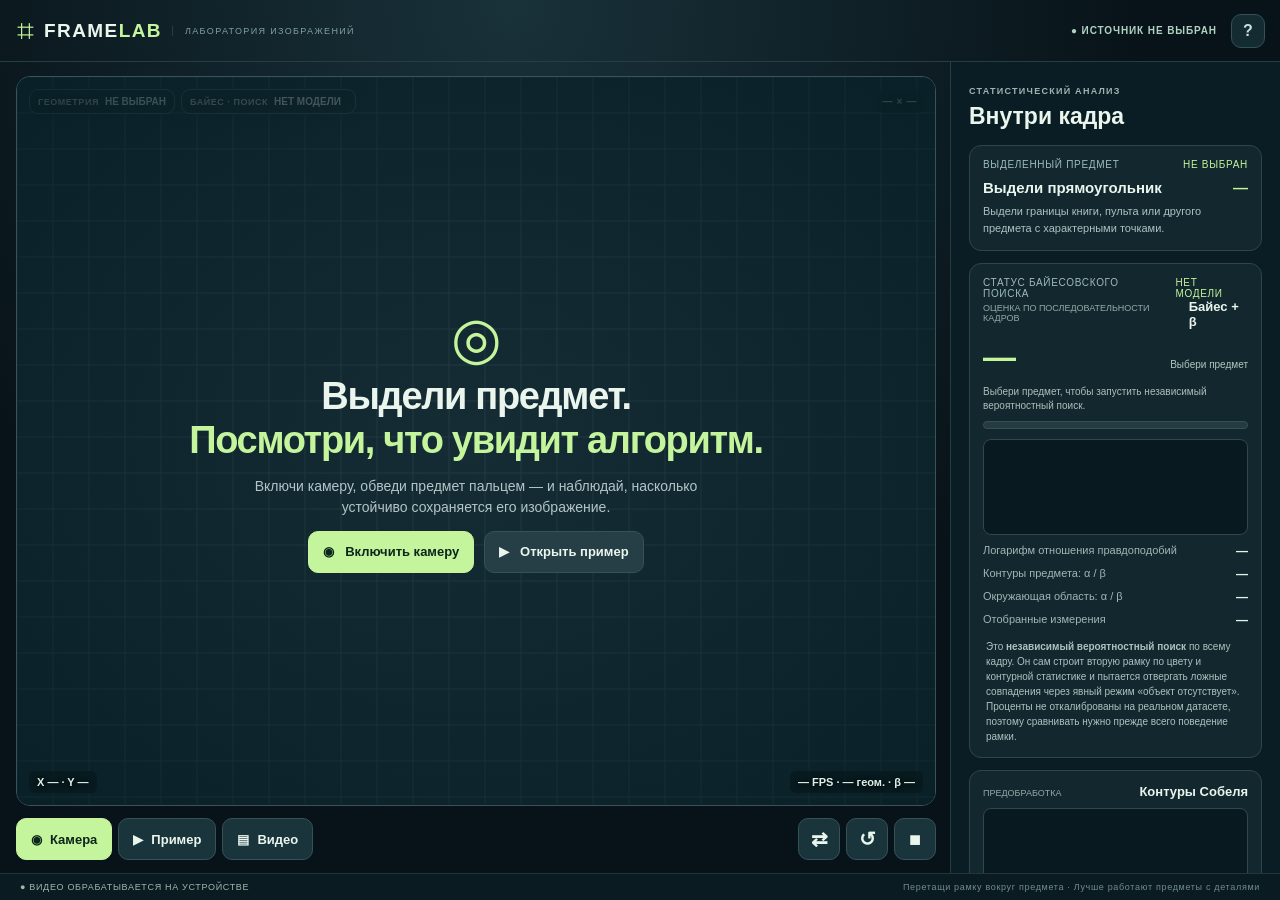
==== commit 7999d33a: "Frame Lab: compare independent geometric and Bayesian object searches using two bounding boxes" ====
--- a/frame-lab/index.html
+++ b/frame-lab/index.html
@@ -72,19 +72,20 @@
       <div class="screen" id="screen">
         <canvas id="stage" aria-label="Нарисуй рамку вокруг бытового предмета на видео" tabindex="0"></canvas>
         <div class="view-head">
-          <div class="detection-strip" aria-label="Байесовский поиск без геометрического трекера">
-            <div class="detector-badge" id="bayesBadge" data-state="idle"><span>БАЙЕС · ПОИСК</span><strong id="trackingPill">НЕ ВЫБРАН</strong><small id="bayesBadgeValue">—</small></div>
+          <div class="detection-strip" aria-label="Два отдельных индикатора оценки предмета">
+            <div class="detector-badge" id="geometryBadge" data-state="idle"><span>ГЕОМЕТРИЯ</span><strong id="trackingPill">НЕ ВЫБРАН</strong></div>
+            <div class="detector-badge" id="bayesBadge" data-state="idle"><span>БАЙЕС · ПОИСК</span><strong id="bayesDetection">НЕТ МОДЕЛИ</strong><small id="bayesBadgeValue">—</small></div>
           </div>
           <span id="resolution">— × —</span>
         </div>
         <div id="empty" class="empty">
           <div class="empty-ring">◎</div>
           <h1>Выдели предмет.<br><i>Посмотри, что увидит алгоритм.</i></h1>
-          <p>Обведи предмет пальцем. Байес проверит области изображения без геометрического сопоставления точек.</p>
+          <p>Включи камеру, обведи предмет пальцем — и наблюдай, насколько устойчиво сохраняется его изображение.</p>
           <div class="empty-buttons"><button id="bigCamera" class="btn primary">◉ &nbsp; Включить камеру</button><button id="bigDemo" class="btn secondary">▶ &nbsp; Открыть пример</button></div>
         </div>
         <div id="instruction" class="instruction hidden">Обведи предмет рамкой или коснись его, чтобы выбрать область</div>
-        <div class="view-foot"><span id="coords">X — · Y —</span><span><span id="rate">—</span> FPS · <span id="confidence">—</span> Байес · <span id="bayesInline">—</span></span></div>
+        <div class="view-foot"><span id="coords">X — · Y —</span><span><span id="rate">—</span> FPS · <span id="confidence">—</span> геом. · β <span id="bayesInline">—</span></span></div>
       </div>
       <nav class="toolbar" aria-label="Управление видео">
         <div class="tools-main"><button id="cameraBtn" class="btn primary">◉ <span>Камера</span></button><button id="demoBtn" class="btn">▶ <span>Пример</span></button><button id="fileBtn" class="btn">▤ <span>Видео</span></button><input id="fileInput" type="file" accept="video/*" hidden></div>
@@ -93,10 +94,10 @@
     </section>
     <aside id="panel" class="panel" aria-label="Математическая диагностика">
       <div class="panel-top"><div><span class="eyebrow">СТАТИСТИЧЕСКИЙ АНАЛИЗ</span><h2>Внутри кадра</h2></div><button id="closePanel" class="small-btn close-panel" aria-label="Закрыть анализ">×</button></div>
-      <div class="status-card"><div class="small-label">ВЫДЕЛЕННЫЙ ПРЕДМЕТ <span id="trackingStatus">НЕ ВЫБРАН</span></div><div class="status-line"><strong id="trackTitle">Выдели прямоугольник</strong><span id="trackScore">—</span></div><p id="trackDescription">Выдели книгу, пульт или другой предмет: программа запомнит его цветовые и контурные распределения.</p></div>
+      <div class="status-card"><div class="small-label">ВЫДЕЛЕННЫЙ ПРЕДМЕТ <span id="trackingStatus">НЕ ВЫБРАН</span></div><div class="status-line"><strong id="trackTitle">Выдели прямоугольник</strong><span id="trackScore">—</span></div><p id="trackDescription">Выдели границы книги, пульта или другого предмета с характерными точками.</p></div>
       <div class="panel-section probability-section" id="bayesSection" aria-label="Байесовская оценка">
-        <div class="small-label">БАЙЕСОВСКИЙ ПОИСК БЕЗ ГЕОМЕТРИИ <span id="bayesPanelStatus">НЕ ВЫБРАН</span></div>
-        <div class="section-title"><span>ОБНАРУЖЕНИЕ ПО ВЕРОЯТНОСТНОЙ МОДЕЛИ</span><strong>Байес + β</strong></div>
+        <div class="small-label">СТАТУС БАЙЕСОВСКОГО ПОИСКА <span id="bayesPanelStatus">НЕТ МОДЕЛИ</span></div>
+        <div class="section-title"><span>ОЦЕНКА ПО ПОСЛЕДОВАТЕЛЬНОСТИ КАДРОВ</span><strong>Байес + β</strong></div>
         <div class="bayes-level"><strong id="bayesPercent">—</strong><span id="bayesObservation">Выбери предмет</span></div>
         <p class="bayes-summary" id="bayesMeaning">Число ниже — оценка модели; обнаружение без свежего измерения не подтверждается.</p>
         <div class="bayes-meter"><div id="bayesFill"></div></div>
@@ -104,19 +105,19 @@
         <div class="value-pair"><span>Логарифм отношения правдоподобий</span><b id="bayesLogLR">—</b></div>
         <div class="value-pair"><span>Контуры предмета: α / β</span><b id="bayesObjectFit">—</b></div>
         <div class="value-pair"><span>Окружающая область: α / β</span><b id="bayesBackgroundFit">—</b></div>
-        <div class="value-pair"><span>Разность оценки с порогом фона</span><b id="bayesSampleCounts">—</b></div>
-        <p class="note bayes-note">Это <b>поиск положения по байесовской модели</b> с бета-распределением контуров и категориальной моделью цвета. Рамку выбирает вероятностный поиск по всем кандидатам. Высокое число — условная оценка модели, не подтверждённая в реальных данных частота правильного распознавания.</p>
+        <div class="value-pair"><span>Отобранные измерения</span><b id="bayesSampleCounts">—</b></div>
+        <p class="note bayes-note">Это <b>независимый вероятностный поиск</b> по всему кадру. Он сам строит вторую рамку по цвету и контурной статистике и пытается отвергать ложные совпадения через явный режим «объект отсутствует». Проценты не откалиброваны на реальном датасете, поэтому сравнивать нужно прежде всего поведение рамки.</p>
       </div>
       <div class="panel-section"><div class="section-title"><span>ПРЕДОБРАБОТКА</span><strong>Контуры Собеля</strong></div><canvas id="edges" width="320" height="180"></canvas><div class="value-pair"><span>Средний градиент</span><b id="mean">—</b></div><div class="value-pair"><span>Резкость</span><b id="sharpness">—</b></div></div>
       <div class="panel-section"><div class="section-title"><span>РАСПРЕДЕЛЕНИЕ</span><strong>Бета-модель</strong></div><canvas id="hist" width="320" height="98"></canvas><div class="params"><div>α<b id="alpha">—</b></div><div>β<b id="beta">—</b></div><div>σ²<b id="variance">—</b></div></div><div class="value-pair"><span>Порог Отсу</span><b id="threshold">—</b></div></div>
-      <p class="note">В этом режиме нет характерных точек, геометрического сопоставления или старого трекера. Сначала оцениваются признаки области (цвет и градиенты Собеля), затем байесовски сравниваются возможные положения рамки с гипотезой отсутствия объекта. Это гражданская экспериментальная модель, не буквальная реализация уравнений статьи.</p>
+      <p class="note">Рамка следует за согласованным движением характерных точек предмета. Процент согласования — эвристическая оценка качества, а не калиброванная вероятность. Вероятностный канал теперь строит собственную вторую рамку и ищет предмет по всему кадру, используя цвет, контуры и явное решение «объект отсутствует». Это всё ещё гражданская исследовательская реализация, а не буквальная копия формул статьи 1 в 1.</p>
     </aside>
   </main>
   <footer class="bottom"><span>● ВИДЕО ОБРАБАТЫВАЕТСЯ НА УСТРОЙСТВЕ</span><span class="bottom-hint">Перетащи рамку вокруг предмета · Лучше работают предметы с деталями</span></footer>
 </div>
 <div id="shade" class="shade hidden"></div>
 <div id="toast" class="toast" role="status" aria-live="polite"></div>
-<div id="help" class="modal-wrap hidden" role="dialog" aria-modal="true" aria-labelledby="helpTitle"><div class="modal"><button id="closeHelp" class="small-btn modal-close">×</button><span class="eyebrow">КАК ЭТО РАБОТАЕТ</span><h2 id="helpTitle">Только Байес</h2><ol><li>Включи камеру и обведи предмет рамкой.</li><li>Программа построит статистические модели цвета и интенсивностей границ (Собель, бета-распределение) для предмета и фона.</li><li>На следующих кадрах проверяются возможные прямоугольные области в трёх масштабах. Вероятности обновляются рекуррентно.</li><li>Зелёная рамка — текущий кандидат подтверждён моделью; жёлтая пунктирная — последнее положение, предмет не подтверждён.</li><li>Этот режим <b>не использует геометрическое сопоставление точек</b>. При смене ракурса или похожем фоне возможны ошибки.</li></ol><p>Проценты условны для статистической модели и не откалиброваны по реальным изображениям.</p><button id="okayHelp" class="btn primary" style="margin-top:12px">Понятно</button></div></div>
+<div id="help" class="modal-wrap hidden" role="dialog" aria-modal="true" aria-labelledby="helpTitle"><div class="modal"><button id="closeHelp" class="small-btn modal-close">×</button><span class="eyebrow">КАК ЭТО РАБОТАЕТ</span><h2 id="helpTitle">Проверка на обычном предмете</h2><ol><li>Открой «Камера» и разреши доступ.</li><li>Пальцем нарисуй прямоугольник вокруг книги, пульта, игрушки или другого предмета. Быстрое касание выберет небольшую область автоматически.</li><li>Медленно обходи неподвижный предмет. Рамка следует за точками внутри него. Зелёная рамка показывает согласованное движение точек внутри предмета; жёлтая пунктирная рамка означает временную потерю: память сохраняется, начинается поиск во всём кадре.</li><li>Сверху есть отдельные индикаторы: «Геометрия» показывает, как работает трекер по характерным точкам; «Байес» показывает независимый вероятностный поиск по всему кадру. Теперь у каждого канала своя рамка, поэтому их можно сравнивать напрямую.</li><li>Открой «Анализ», чтобы увидеть карты границ и статистику.</li><li>Нажми ↺ для нового выбора. Попробуй «Пример», если камера недоступна.</li></ol><p>Лучше работают предметы с надписями, углами и узорами. При обходе предмета меняются видимые грани: сильный поворот или выход из кадра могут привести к временному поиску. Сайт запоминает характерные точки нескольких успешных ракурсов и пытается найти объект снова, когда он возвращается в кадр. При сильной смене внешнего вида может потребоваться повторный выбор. Панель «Анализ» теперь показывает отдельную рекуррентную байесовскую оценку сходства контуров выделенной области с эталоном. Она не управляет рамкой, а помогает изучать модель вероятностей.</p><button id="okayHelp" class="btn primary" style="margin-top:12px">Понятно</button></div></div>
 <video id="video" playsinline autoplay muted style="display:none"></video>
 <script>
 // ===== vision.js =====
@@ -338,8 +339,337 @@
 }
 
 
-// ===== beta_core.js =====
-/** Core beta-distribution calculations: moment fit and log-density. */
+// ===== tracker.js =====
+/**
+ * FRAME LAB / household object tracker.
+ * Browser-only feature tracking. Detect Harris corners inside the chosen
+ * item, match patches across consecutive frames, estimate an inlier-supported
+ * similarity transform and discard conflicting point movements.
+ * This is NOT a reproduction of the source paper's target-selection algorithm.
+ */
+function luminance(imageData, w, h) {
+  const src=imageData.data??imageData, dst=new Float32Array(w*h);
+  for(let p=0,i=0;p<dst.length;p++,i+=4)dst[p]=(.2126*src[i]+.7152*src[i+1]+.0722*src[i+2])/255;
+  return dst;
+}
+function clampBox(input,w,h){
+  const x=Math.min(w-1,Math.max(0,Math.round(input.x))),y=Math.min(h-1,Math.max(0,Math.round(input.y)));
+  return {x,y,w:Math.min(w-x,Math.max(1,Math.round(input.w))),h:Math.min(h-y,Math.max(1,Math.round(input.h)))};
+}
+function down2(src,w,h){let nw=Math.ceil(w/2),nh=Math.ceil(h/2),out=new Float32Array(nw*nh);
+  for(let y=0;y<nh;y++)for(let x=0;x<nw;x++){
+    let v=0,n=0;for(let dy=0;dy<2;dy++)for(let dx=0;dx<2;dx++){
+      const xx=x*2+dx,yy=y*2+dy;if(xx<w&&yy<h){v+=src[yy*w+xx];n++;}
+    }out[y*nw+x]=v/n;
+  }return {image:out,w:nw,h:nh};
+}
+function rectCorners(b){return [{x:b.x,y:b.y},{x:b.x+b.w,y:b.y},{x:b.x+b.w,y:b.y+b.h},{x:b.x,y:b.y+b.h}];}
+function polygonBounds(poly,w,h){const xs=poly.map(p=>p.x),ys=poly.map(p=>p.y);const x=Math.max(0,Math.min(...xs)),y=Math.max(0,Math.min(...ys));return {x,y,w:Math.min(w-x,Math.max(...xs)-x),h:Math.min(h-y,Math.max(...ys)-y)};}
+function inside(poly,x,y){let result=false;for(let i=0,j=poly.length-1;i<poly.length;j=i++){
+ const a=poly[i],b=poly[j];if(((a.y>y)!==(b.y>y)) && x<(b.x-a.x)*(y-a.y)/(b.y-a.y)+a.x)result=!result;
+}return result;}
+function shrinkPoly(poly,k=.13){const c={x:poly.reduce((s,p)=>s+p.x,0)/poly.length,y:poly.reduce((s,p)=>s+p.y,0)/poly.length};return poly.map(p=>({x:c.x+(p.x-c.x)*(1-k),y:c.y+(p.y-c.y)*(1-k)}));}
+function findCorners(image,w,h,poly,maxCount=75,existing=[],step=2,shrink=.13){
+ const region=shrinkPoly(poly,shrink),bound=polygonBounds(region,w,h),candidates=[];
+ const left=Math.max(7,Math.floor(bound.x)),top=Math.max(7,Math.floor(bound.y));
+ const right=Math.min(w-8,Math.ceil(bound.x+bound.w)),bottom=Math.min(h-8,Math.ceil(bound.y+bound.h));
+ for(let y=top;y<=bottom;y+=step)for(let x=left;x<=right;x+=step){
+   if(!inside(region,x,y))continue;
+   let a=0,b=0,c=0;
+   for(let dy=-2;dy<=2;dy++)for(let dx=-2;dx<=2;dx++){
+     const p=(y+dy)*w+x+dx;
+     const gx=image[p+1]-image[p-1],gy=image[p+w]-image[p-w];
+     a+=gx*gx;b+=gx*gy;c+=gy*gy;
+   }
+   const tr=a+c,det=a*c-b*b;
+   const score=det-.04*tr*tr;
+   if(score>0)candidates.push({x,y,score});
+ }
+ candidates.sort((u,v)=>v.score-u.score);
+ const max=candidates[0]?.score||0;
+ const picked=[...existing].map(p=>({x:p.x,y:p.y})),out=[];
+ for(const p of candidates){if(p.score<max*.015)break;
+   if(picked.every(q=>(p.x-q.x)**2+(p.y-q.y)**2>=36)){
+     out.push({x:p.x,y:p.y});picked.push(p);if(out.length+existing.length>=maxCount)break;
+   }
+ }return out;
+}
+function patchReference(image,w,h,x,y,r){
+ const ix=Math.round(x),iy=Math.round(y);if(ix-r<0||iy-r<0||ix+r>=w||iy+r>=h)return null;
+ const vals=new Float32Array((2*r+1)**2);let mean=0,k=0;
+ for(let dy=-r;dy<=r;dy++)for(let dx=-r;dx<=r;dx++){
+  const v=image[(iy+dy)*w+ix+dx];vals[k++]=v;mean+=v;
+ }
+ mean/=vals.length;let variation=0;for(let i=0;i<vals.length;i++){vals[i]-=mean;variation+=vals[i]*vals[i];}
+ return variation>0.001?{vals,variation,r}:null;
+}
+function patchCorrelation(ref,image,w,h,x,y){
+ const ix=Math.round(x),iy=Math.round(y),r=ref.r;
+ if(ix-r<0||iy-r<0||ix+r>=w||iy+r>=h)return -2;
+ let sum=0,sum2=0,cross=0,k=0;
+ for(let dy=-r;dy<=r;dy++)for(let dx=-r;dx<=r;dx++){
+   const v=image[(iy+dy)*w+ix+dx];sum+=v;sum2+=v*v;cross+=ref.vals[k++]*v;
+ }
+ const variation=sum2-sum*sum/ref.vals.length;
+ return variation>0.001?cross/Math.sqrt(variation*ref.variation):-2;
+}
+function bestPatch(ref,image,w,h,cx,cy,radius){
+ if(!ref)return {x:-1,y:-1,score:-3};
+ let bx=-1,by=-1,best=-3;
+ const x0=Math.round(cx),y0=Math.round(cy);
+ for(let dy=-radius;dy<=radius;dy++)for(let dx=-radius;dx<=radius;dx++){
+   const x=x0+dx,y=y0+dy,score=patchCorrelation(ref,image,w,h,x,y);
+   if(score>best){best=score;bx=x;by=y;}
+ }
+ return {x:bx,y:by,score:best};
+}
+/** Two-level coarse-to-fine zero-mean patch matching. */
+function followPoint(prev,next,halfPrev,halfNext,w,h,point,predict){
+ const rHalf=patchReference(halfPrev.image,halfPrev.w,halfPrev.h,point.x/2,point.y/2,2);
+ if(!rHalf)return null;
+ const coarse=bestPatch(rHalf,halfNext.image,halfNext.w,halfNext.h,
+  (point.x+predict.x)/2,(point.y+predict.y)/2,8);
+ if(coarse.score<.48)return null;
+ const rFull=patchReference(prev,w,h,point.x,point.y,3);
+ if(!rFull)return null;
+ const fine=bestPatch(rFull,next,w,h,coarse.x*2,coarse.y*2,3);
+ if(fine.score<.60)return null;
+ // Backward validation rejects a large share of appearance-alike distractors.
+ const back=bestPatch(patchReference(next,w,h,fine.x,fine.y,3),prev,w,h,point.x,point.y,3);
+ if(Math.hypot(back.x-point.x,back.y-point.y)>2.8)return null;
+ return {old:point,now:{x:fine.x,y:fine.y},score:fine.score};
+}
+function solvePair(p,q,limits={minScale:.72,maxScale:1.38,maxAngle:.45}){
+ const dx=p[1].old.x-p[0].old.x,dy=p[1].old.y-p[0].old.y;
+ const du=p[1].now.x-p[0].now.x,dv=p[1].now.y-p[0].now.y;
+ const d=dx*dx+dy*dy;if(d<75)return null;
+ const a=(dx*du+dy*dv)/d,b=(dx*dv-dy*du)/d;
+ const scale=Math.hypot(a,b),angle=Math.atan2(b,a);
+ if(scale<limits.minScale||scale>limits.maxScale||Math.abs(angle)>limits.maxAngle)return null;
+ return {a,b,tx:p[0].now.x-a*p[0].old.x+b*p[0].old.y,ty:p[0].now.y-b*p[0].old.x-a*p[0].old.y};
+}
+function apply(t,p){return {x:t.a*p.x-t.b*p.y+t.tx,y:t.b*p.x+t.a*p.y+t.ty};}
+function error(t,m){const p=apply(t,m.old);return Math.hypot(p.x-m.now.x,p.y-m.now.y);}
+function refine(matches){
+ let ox=0,oy=0,nx=0,ny=0;
+ for(const m of matches){ox+=m.old.x;oy+=m.old.y;nx+=m.now.x;ny+=m.now.y;}
+ ox/=matches.length;oy/=matches.length;nx/=matches.length;ny/=matches.length;
+ let A=0,B=0,D=0;
+ for(const m of matches){const x=m.old.x-ox,y=m.old.y-oy,u=m.now.x-nx,v=m.now.y-ny;
+ A+=x*u+y*v;B+=x*v-y*u;D+=x*x+y*y;}
+ if(D<1)return null;
+ const a=A/D,b=B/D;return {a,b,tx:nx-a*ox+b*oy,ty:ny-b*ox-a*oy};
+}
+/** Robust similarity consensus, rejecting points on moving background. */
+function consensus(matches){
+ if(matches.length<5)return null;
+ let best=[];let bestResidual=Infinity;
+ const test=(transform)=>{
+   if(!transform)return;
+   const inliers=matches.filter(m=>error(transform,m)<3.6);
+   const residual=inliers.reduce((sum,m)=>sum+error(transform,m),0);
+   if(inliers.length>best.length || inliers.length===best.length&&residual<bestResidual){best=inliers;bestResidual=residual;}
+ };
+ for(let i=0;i<matches.length;i++){
+   for(let j=i+1;j<matches.length;j+=Math.max(1,Math.floor(matches.length/18))){
+     test(solvePair([matches[i],matches[j]]));
+   }
+ }
+ if(best.length<5)return null;
+ let t=refine(best);if(!t)return null;
+ const scale=Math.hypot(t.a,t.b),angle=Math.atan2(t.b,t.a);
+ if(scale<.72||scale>1.38||Math.abs(angle)>.45)return null;
+ best=matches.filter(m=>error(t,m)<3.6);
+ if(best.length>=5)t=refine(best)??t;
+ const rms=Math.sqrt(best.reduce((sum,m)=>sum+error(t,m)**2,0)/best.length);
+ return {transform:t,inliers:best,rms};
+}
+/** Save small, normalized appearance patches. No video frames are retained. */
+function makeView(gray,w,h,polygon,points){
+ const features=[];
+ for(const p of points){
+  const ref=patchReference(gray,w,h,p.x,p.y,4);
+  if(ref)features.push({x:p.x,y:p.y,ref});
+  if(features.length>=55)break;
+ }
+ return features.length>=8?{polygon:polygon.map(p=>({...p})),features}:null;
+}
+function rememberView(tracker,w,h){
+ const view=makeView(tracker.gray,w,h,tracker.polygon,tracker.points);
+ if(!view)return;
+ if(!tracker.views)tracker.views=[];
+ if(tracker.views.length>=5)tracker.views.splice(1,1); // first selection is always retained
+ tracker.views.push(view);
+}
+function globalCorners(gray,w,h){
+ const all=[];
+ const cols=4,rows=3;
+ for(let row=0;row<rows;row++)for(let col=0;col<cols;col++){
+   const x=8+col*(w-16)/cols, y=8+row*(h-16)/rows;
+   const bw=(w-16)/cols,bh=(h-16)/rows;
+   // Per-cell quota prevents a high-contrast background from hiding the object.
+   all.push(...findCorners(gray,w,h,rectCorners({x,y,w:bw,h:bh}),24,[],1,.02));
+ }
+ return all;
+}
+function patchSimilarity(a,b){
+ const av=a.vals,bv=b.vals;
+ let dot=0;for(let i=0;i<av.length;i++)dot+=av[i]*bv[i];
+ return dot/Math.sqrt(a.variation*b.variation);
+}
+/** Find distinct appearance matches without assuming where the object moved. */
+function matchView(view,candidates){
+ const pairs=[];
+ for(const feature of view.features){
+   let first=-3,second=-3,bestIndex=-1,bestPoint=null;
+   for(let j=0;j<candidates.length;j++){
+     // Local pixel offsets compensate for grid sampling and small camera shakes.
+     let score=-3,point=null;
+     for(const candidate of candidates[j].offsets){
+       const value=patchSimilarity(feature.ref,candidate.ref);
+       if(value>score){score=value;point=candidate;}
+     }
+     if(score>first){second=first;first=score;bestIndex=j;bestPoint=point;}
+     else if(score>second)second=score;
+   }
+   // Strong appearance and a distinct winner; ambiguous repetitions are ignored.
+   if(first>=.79&&first-second>=.035) pairs.push({old:{x:feature.x,y:feature.y},now:{x:bestPoint.x,y:bestPoint.y},score:first,index:bestIndex});
+ }
+ pairs.sort((a,b)=>b.score-a.score);
+ const used=new Set();
+ return pairs.filter(p=>{if(used.has(p.index))return false;used.add(p.index);return true;});
+}
+/** Geometric verification rejects isolated matching patches on the background. */
+function consensusRecovery(matches){
+ if(matches.length<5)return null;
+ let best=[];let bestErr=Infinity;
+ const threshold=3.8;
+ for(let i=0;i<matches.length;i++){
+  for(let j=i+1;j<matches.length;j++){
+   const t=solvePair([matches[i],matches[j]],{minScale:.52,maxScale:1.85,maxAngle:1.3});
+   if(!t)continue;
+   const inliers=matches.filter(m=>error(t,m)<threshold);
+   const err=inliers.reduce((sum,m)=>sum+error(t,m),0);
+   if(inliers.length>best.length || inliers.length===best.length && err<bestErr){best=inliers;bestErr=err;}
+  }
+ }
+ if(best.length<5)return null;
+ let t=refine(best);if(!t)return null;
+ best=matches.filter(m=>error(t,m)<threshold);
+ if(best.length<5)return null;
+ t=refine(best)??t;
+ const scale=Math.hypot(t.a,t.b),angle=Math.atan2(t.b,t.a);
+ if(scale<.52||scale>1.85||Math.abs(angle)>1.3)return null;
+ const rms=Math.sqrt(best.reduce((sum,m)=>sum+error(t,m)**2,0)/best.length);
+ if(rms>2.4)return null;
+ const xs=best.map(m=>m.old.x),ys=best.map(m=>m.old.y);
+ // Similar-looking details must be spread over a 2-D region, not one edge.
+ if(Math.max(...xs)-Math.min(...xs)<11||Math.max(...ys)-Math.min(...ys)<11)return null;
+ return {transform:t,inliers:best,rms};
+}
+function validPolygon(poly,w,h){
+ const b=polygonBounds(poly,w,h);
+ return poly.every(p=>p.x>=-8&&p.y>=-8&&p.x<w+8&&p.y<h+8)
+  &&b.w*b.h>=350&&b.w<w*.95&&b.h<h*.95;
+}
+/** Whole-frame re-identification from saved viewpoints after a lost track. */
+function reacquireObject(gray,w,h,tracker){
+ if(!tracker.views?.length)return null;
+ const offsets=[[0,0],[-1,0],[1,0],[0,-1],[0,1]];
+ const candidates=globalCorners(gray,w,h).map(p=>({x:p.x,y:p.y,
+   offsets:offsets.map(([dx,dy])=>({x:p.x+dx,y:p.y+dy,ref:patchReference(gray,w,h,p.x+dx,p.y+dy,4)})).filter(v=>v.ref)
+ })).filter(p=>p.offsets.length);
+ if(candidates.length<7)return null;
+ let winner=null;
+ for(const view of tracker.views){
+   const pairs=matchView(view,candidates);
+   const verified=consensusRecovery(pairs);
+   if(!verified)continue;
+   const minimum=Math.max(5,Math.ceil(view.features.length*.15));
+   if(verified.inliers.length<minimum)continue;
+   const meanScore=verified.inliers.reduce((sum,m)=>sum+m.score,0)/verified.inliers.length;
+   if(meanScore<.85)continue;
+   const polygon=view.polygon.map(p=>apply(verified.transform,p));
+   if(!validPolygon(polygon,w,h))continue;
+   const confidence=verified.inliers.length/Math.max(12,view.features.length)*Math.exp(-verified.rms/3);
+   const rank=verified.inliers.length*meanScore/(1+verified.rms);
+   if(!winner||rank>winner.rank)winner={polygon,box:polygonBounds(polygon,w,h),points:verified.inliers.map(m=>m.now),
+     inliers:verified.inliers.length,total:pairs.length,rms:verified.rms,confidence,rank};
+ }
+ return winner;
+}
+function createTracker(imageData,width,height,rawBox){
+ const box=clampBox(rawBox,width,height);
+ if(box.w<25||box.h<25)return {error:'Выдели предмет рамкой размером хотя бы 25 × 25 пикселей.'};
+ const gray=luminance(imageData,width,height),polygon=rectCorners(box);
+ const points=findCorners(gray,width,height,polygon,75);
+ if(points.length<8)return {error:'На предмете слишком мало различимых углов и деталей. Выбери обложку книги, пульт или предмет с рисунком.'};
+ const tracker={box,polygon,gray,points,frame:0,lost:0,motion:{x:0,y:0},confidence:1,score:1,
+   inliers:points.length,total:points.length,rms:0,views:[]};
+ const first=makeView(gray,width,height,polygon,points);
+ if(first)tracker.views.push(first);
+ return tracker;
+}
+function trackObject(imageData,width,height,tracker){
+ if(!tracker||tracker.error)return null;
+ const next=luminance(imageData,width,height),prev=tracker.gray;
+ // Avoid repeated expensive local matching to an increasingly stale frame.
+ const hp=tracker.lost>=3?null:down2(prev,width,height);
+ const hn=tracker.lost>=3?null:down2(next,width,height);
+ const matches=[];
+ if(hp&&hn)for(const p of tracker.points){const m=followPoint(prev,next,hp,hn,width,height,p,tracker.motion);if(m)matches.push(m);}
+ const c=consensus(matches);
+ const required=Math.max(5,Math.min(9,Math.ceil(tracker.points.length*.24)));
+ const ok=!!c&&c.inliers.length>=required && (matches.length<=10||c.inliers.length/matches.length>=.42);
+ if(ok){
+  const oldCenter={x:(tracker.polygon[0].x+tracker.polygon[2].x)/2,y:(tracker.polygon[0].y+tracker.polygon[2].y)/2};
+  const nextPoly=tracker.polygon.map(p=>apply(c.transform,p));
+  const bound=polygonBounds(nextPoly,width,height),area=bound.w*bound.h;
+  const valid=nextPoly.every(p=>p.x>=-10&&p.y>=-10&&p.x<width+10&&p.y<height+10)&&area>=350&&bound.w<width*.95&&bound.h<height*.95;
+  if(valid){
+   tracker.polygon=nextPoly;tracker.box=bound;
+   tracker.motion={x:c.transform.tx+(c.transform.a-1)*oldCenter.x-c.transform.b*oldCenter.y,
+     y:c.transform.ty+c.transform.b*oldCenter.x+(c.transform.a-1)*oldCenter.y};
+   tracker.points=c.inliers.map(m=>m.now);
+   tracker.gray=next;tracker.frame++;tracker.lost=0;
+   if(tracker.frame%18===0)rememberView(tracker,width,height);
+   if(tracker.frame%6===0&&tracker.points.length<65){
+    const fresh=findCorners(next,width,height,tracker.polygon,75,tracker.points);
+    tracker.points.push(...fresh);
+   }
+   tracker.inliers=c.inliers.length;tracker.total=matches.length;tracker.rms=c.rms;
+   tracker.score=c.inliers.length/Math.max(1,matches.length);
+   tracker.confidence=Math.min(1,c.inliers.length/Math.max(12,Math.min(45,tracker.points.length)))*Math.exp(-c.rms/5);
+   return {found:true,recovered:false,box:tracker.box,polygon:tracker.polygon,points:tracker.points,score:tracker.score,
+     confidence:tracker.confidence,inliers:tracker.inliers,total:tracker.total,rms:c.rms,lost:0,views:tracker.views.length};
+  }
+ }
+ tracker.lost=Math.min(999,tracker.lost+1);
+ tracker.motion={x:0,y:0};tracker.score=0;tracker.confidence=0;
+ // One global attempt immediately, then every fourth missing frame to save CPU.
+ if(tracker.lost===1||tracker.lost%4===0){
+   const restored=reacquireObject(next,width,height,tracker);
+   if(restored){
+     tracker.polygon=restored.polygon;tracker.box=restored.box;
+     tracker.gray=next;tracker.points=restored.points;tracker.motion={x:0,y:0};
+     tracker.lost=0;tracker.frame++;tracker.inliers=restored.inliers;
+     tracker.total=restored.total;tracker.rms=restored.rms;
+     tracker.score=restored.inliers/Math.max(1,restored.total);
+     tracker.confidence=Math.min(1,restored.confidence);
+     if(tracker.points.length<65){
+       tracker.points.push(...findCorners(next,width,height,tracker.polygon,75,tracker.points));
+     }
+     return {found:true,recovered:true,box:tracker.box,polygon:tracker.polygon,points:tracker.points,
+       score:tracker.score,confidence:tracker.confidence,inliers:tracker.inliers,total:tracker.total,
+       rms:restored.rms,lost:0,views:tracker.views.length};
+   }
+ }
+ return {found:false,recovered:false,searching:true,box:tracker.box,polygon:tracker.polygon,points:[],score:0,confidence:0,
+   inliers:c?.inliers.length||0,total:matches.length,rms:null,lost:tracker.lost,views:tracker.views.length};
+}
+
+
+// ===== bayes.js =====
 /**
  * FRAME LAB — educational Bayesian contour-appearance monitor.
  *
@@ -387,34 +717,127 @@
  const common=maxVar/variance-1;
  return {alpha:mean*common,beta:(1-mean)*common,mean,variance,n};
 }
+function within(poly,x,y){
+ let hit=false;
+ for(let i=0,j=poly.length-1;i<poly.length;j=i++){
+  const a=poly[i],b=poly[j];
+  if((a.y>y)!==(b.y>y) && x<(b.x-a.x)*(y-a.y)/(b.y-a.y)+a.x)hit=!hit;
+ }return hit;
+}
+/** Collect a spatially spread finite set of contour intensities.
+ * background=true samples the outer box, excluding the selected polygon.
+ * This is not a segmentation model and does not adapt the reference online.
+ */
+function sampleEdgeRegion(edgePixels,w,h,polygon,background=false){
+ if(!edgePixels||!polygon||polygon.length<3)return [];
+ const xs=polygon.map(p=>p.x),ys=polygon.map(p=>p.y);
+ const left=Math.min(...xs),right=Math.max(...xs),top=Math.min(...ys),bottom=Math.max(...ys);
+ const bw=Math.max(1,right-left),bh=Math.max(1,bottom-top);
+ const extraX=background?bw*.85:0,extraY=background?bh*.85:0;
+ const x0=Math.max(0,Math.floor(left-extraX)),x1=Math.min(w-1,Math.ceil(right+extraX));
+ const y0=Math.max(0,Math.floor(top-extraY)),y1=Math.min(h-1,Math.ceil(bottom+extraY));
+ // Deterministic sparse spatial sampling reduces redundant adjacent pixels.
+ const step=Math.max(2,Math.ceil(Math.sqrt((x1-x0+1)*(y1-y0+1)/105)));
+ const samples=[];
+ for(let y=y0;y<=y1;y+=step)for(let x=x0;x<=x1;x+=step){
+  if(within(polygon,x+.5,y+.5)===background)continue;
+  const value=edgePixels[y*w+x];
+  if(Number.isFinite(value))samples.push((value+.5)/256);
+ }
+ return samples;
+}
+/** Start with P(same-appearance)=0.5; no false claim of calibration. */
+function createBetaBelief(edgePixels,w,h,polygon){
+ const objectSamples=sampleEdgeRegion(edgePixels,w,h,polygon,false);
+ const backgroundSamples=sampleEdgeRegion(edgePixels,w,h,polygon,true);
+ const signal=fitBetaSamples(objectSamples),background=fitBetaSamples(backgroundSamples);
+ return {signal,background,p:.5,logEvidence:null,history:[.5],
+  samplesObject:objectSamples.length,samplesBackground:backgroundSamples.length,
+  observed:false,steps:0,valid:!!(signal&&background)};
+}
+function bayesBinaryUpdate(prior,logLR){
+ if(!(prior>=0&&prior<=1)||!Number.isFinite(logLR))throw new RangeError('Invalid Bayesian evidence');
+ const p=Math.max(1e-12,Math.min(1-1e-12,prior));
+ const logit=Math.log(p)-Math.log1p(-p)+logLR;
+ return logit>=0?1/(1+Math.exp(-logit)):Math.exp(logit)/(1+Math.exp(logit));
+}
+/** Pure two-state Markov prediction.
+ * switchProbability is an explicit externally chosen assumption, not from paper.
+ */
+function predictBinaryBelief(p,switchProbability=.025){
+ if(!(p>=0&&p<=1)||!(switchProbability>=0&&switchProbability<=.5))throw new RangeError('Bad transition');
+ return (1-switchProbability)*p+switchProbability*(1-p);
+}
+/**
+ * Update using geometric-mean Bayes factor from observed Sobel values.
+ * Using the mean rather than product avoids treating adjacent correlated pixels
+ * as dozens of independent observations. This is a model approximation.
+ * If no ROI is available: prediction only, NEVER inspect last known position.
+ */
+function updateBetaBelief(model,edgePixels,w,h,polygon){
+ if(!model)return null;
+ const prior=predictBinaryBelief(model.p);
+ const samples=polygon&&model.valid?sampleEdgeRegion(edgePixels,w,h,polygon,false):[];
+ let evidence=null;
+ if(samples.length>=12){
+  let sum=0,n=0;
+  for(const value of samples){const d=betaLogPdf(value,model.signal)-betaLogPdf(value,model.background);
+   if(Number.isFinite(d)){sum+=d;n++;}}
+  if(n>=12)evidence=Math.max(-6,Math.min(6,sum/n));
+ }
+ model.observed=evidence!==null;
+ model.logEvidence=evidence;
+ model.p=evidence===null?prior:bayesBinaryUpdate(prior,evidence);
+ model.steps++;model.history.push(model.p);
+ if(model.history.length>120)model.history.shift();
+ return model;
+}
+
+/** UI interpretation of two SEPARATE diagnostic channels.
+ * The beta monitor does NOT localize a candidate by itself; an observed
+ * contour score exists only when the geometric tracker supplied a live ROI.
+ * A high predicted posterior without pixels is never a detection.
+ * The 0.5 boundary is the neutral equal-cost decision rule, not calibration.
+ */
+function describeDetectorIndicators(geometry,belief){
+ const geometryState=!geometry?'idle':geometry.found?(geometry.recovered?'recovered':'found'):'search';
+ const geometryText={idle:'НЕ ВЫБРАН',found:'НАЙДЕН',recovered:'ВОССТАНОВЛЕН',search:'ИЩЕТ'}[geometryState];
+ let bayesState='idle',bayesText='НЕТ МОДЕЛИ';
+ if(belief){
+  if(!belief.valid){bayesState='unavailable';bayesText='НЕТ МОДЕЛИ';}
+  else if(!geometry?.found || !belief.observed || !Number.isFinite(belief.logEvidence)){
+   bayesState='no-measurement';bayesText='НЕТ ИЗМЕРЕНИЯ';
+  }else if(belief.p>=0.5){bayesState='match';bayesText='СХОДНО';}
+  else {bayesState='mismatch';bayesText='НЕ СХОДНО';}
+ }
+ const probability=belief&&Number.isFinite(belief.p)?Math.round(belief.p*100):null;
+ return {
+  geometry:{state:geometryState,text:geometryText},
+  bayes:{state:bayesState,text:bayesText,probability,
+   // A numerical prior/prediction may be shown in diagnostics, not as a detection.
+   liveProbability:bayesState==='match'||bayesState==='mismatch'?probability:null}
+ };
+}
 
 
 // ===== bayes_search.js =====
-/**
- * FRAME LAB: a standalone civilian Bayesian appearance localizer.
- * NO keypoints, correspondences, homographies or geometric tracker.
- * The search is over box hypotheses with categorical colour likelihoods,
- * beta-gradient edge likelihoods and a Markov spatial prior.
- * This is NOT a reproduction of the paper's target-selection equations.
- */
-
-const SCALES=[0.8,1,1.25]; // Explicit external scale-grid assumption.
-const CELLS=2, PER_CELL=4, NC=6, NEFF=12; // Power-likelihood effective observation count.
-const SWITCH=0.04; // Explicit two-state transition assumption per processed frame.
-const ALPHA=1; // Laplace/Dirichlet(1,...,1) categorical prior.
+
+const SCALES=[0.85,1,1.18];
+const CELLS=2, PER_CELL=4, NC=6, SWITCH=0.04, ALPHA=1;
 const clamp=(v,a,b)=>Math.min(b,Math.max(a,v));
 const sigmoid=x=>x>=0?1/(1+Math.exp(-x)):Math.exp(x)/(1+Math.exp(x));
 const logit=p=>Math.log(p/(1-p));
 const bin=v=>clamp(Math.floor(v*NC/256),0,NC-1);
 const rectPolygon=b=>[{x:b.x,y:b.y},{x:b.x+b.w,y:b.y},{x:b.x+b.w,y:b.y+b.h},{x:b.x,y:b.y+b.h}];
-function intersect(a,b){const l=Math.max(a.x,b.x),t=Math.max(a.y,b.y),r=Math.min(a.x+a.w,b.x+b.w),d=Math.min(a.y+a.h,b.y+b.h);return Math.max(0,r-l)*Math.max(0,d-t);}
+
+function intersect(a,b){const l=Math.max(a.x,b.x),t=Math.max(a.y,b.y),r=Math.min(a.x+a.w,b.x+b.w),d=Math.min(a.y+a.h,b.y+b.h);return Math.max(0,r-l)*Math.max(0,d-t);} 
 function hist(){return new Float64Array(NC)}
+function sum(arr){let s=0;for(const v of arr)s+=v;return s;}
+function iou(a,b){if(!a||!b)return 0;const inter=intersect(a,b);const ua=a.w*a.h+b.w*b.h-inter;return ua>0?inter/ua:0;}
 function collect(img,edge,W,H,b,perCell=true){
- const rgb=img.data??img, cells=[];let edgeVals=[];
- const parts=perCell?CELLS:1;
+ const rgb=img.data??img,cells=[],edgeVals=[];const parts=perCell?CELLS:1;
  for(let cy=0;cy<parts;cy++)for(let cx=0;cx<parts;cx++){
   const red=hist(),green=hist(),blue=hist(),bright=hist();let n=0;
-  // Stratified lattice; sample centers, never extrapolate outside the frame.
   const grid=perCell?8:16;
   for(let iy=0;iy<grid;iy++)for(let ix=0;ix<grid;ix++){
    const x=clamp(Math.floor(b.x+b.w*(cx+(ix+.5)/grid)/parts),0,W-1);
@@ -429,51 +852,41 @@
  return {cells,edgeVals};
 }
 function categoricalLR(fg,bg){
- const out=new Float32Array(NC);
- for(let b=0;b<NC;b++)out[b]=Math.log((fg[b]+ALPHA)/(fg.reduce((a,x)=>a+x,0)+NC*ALPHA))-
-                                    Math.log((bg[b]+ALPHA)/(bg.reduce((a,x)=>a+x,0)+NC*ALPHA));
+ const out=new Float32Array(NC);const sfg=sum(fg),sbg=sum(bg);
+ for(let b=0;b<NC;b++)out[b]=Math.log((fg[b]+ALPHA)/(sfg+NC*ALPHA))-Math.log((bg[b]+ALPHA)/(sbg+NC*ALPHA));
  return out;
 }
-/** Create a stationary reference from a user-drawn rectangular ROI. */
 function createBayesSearchModel(image,edge,W,H,selection){
- if(!image||!edge||edge.length!==W*H)throw new Error('Нет изображения или карты контуров');
- const b={x:clamp(Math.round(selection.x),0,W-1),y:clamp(Math.round(selection.y),0,H-1),
-  w:Math.round(selection.w),h:Math.round(selection.h)};
+ const b={x:clamp(Math.round(selection.x),0,W-1),y:clamp(Math.round(selection.y),0,H-1),w:Math.round(selection.w),h:Math.round(selection.h)};
  b.w=clamp(b.w,8,W-b.x);b.h=clamp(b.h,8,H-b.y);
  if(b.w<12||b.h<12)return {error:'Слишком маленькая область. Обведи предмет крупнее.'};
  const fg=collect(image,edge,W,H,b,true);
- // The exterior of the selected ROI is a fitted negative/alternative model.
  const neg={cells:[{red:hist(),green:hist(),blue:hist(),bright:hist(),n:0}],edgeVals:[]};
- const rgb=image.data??image;
- const step=Math.max(2,Math.round(Math.sqrt(W*H/2000)));
+ const rgb=image.data??image; const step=Math.max(2,Math.round(Math.sqrt(W*H/2000)));
  for(let y=0;y<H;y+=step)for(let x=0;x<W;x+=step){
   if(x>=b.x-2&&x<=b.x+b.w+2&&y>=b.y-2&&y<=b.y+b.h+2)continue;
-  const i=y*W+x,j=i*4,cell=neg.cells[0];
-  cell.red[bin(rgb[j])]++;cell.green[bin(rgb[j+1])]++;cell.blue[bin(rgb[j+2])]++;
-  cell.bright[bin((rgb[j]+rgb[j+1]+rgb[j+2])/3)]++;cell.n++;
+  const i=y*W+x,j=i*4,c=neg.cells[0];
+  c.red[bin(rgb[j])]++;c.green[bin(rgb[j+1])]++;c.blue[bin(rgb[j+2])]++;c.bright[bin((rgb[j]+rgb[j+1]+rgb[j+2])/3)]++;c.n++;
   neg.edgeVals.push((edge[i]+.5)/256);
  }
  if(neg.cells[0].n<24)return {error:'Недостаточно фона вокруг предмета. Уменьши рамку.'};
  const foregroundBeta=fitBetaSamples(fg.edgeVals),backgroundBeta=fitBetaSamples(neg.edgeVals);
- // Degenerate beta is explicitly unavailable rather than a made-up fit.
  const betaValid=!!(foregroundBeta&&backgroundBeta);
  const edgeLR=new Float32Array(256);
- for(let i=0;i<256;i++)edgeLR[i]=betaValid?clamp(betaLogPdf((i+.5)/256,foregroundBeta)-betaLogPdf((i+.5)/256,backgroundBeta),-5,5):0;
+ for(let i=0;i<256;i++)edgeLR[i]=betaValid?clamp(betaLogPdf((i+.5)/256,foregroundBeta)-betaLogPdf((i+.5)/256,backgroundBeta),-4,4):0;
  const tables=fg.cells.map(cell=>({
   red:categoricalLR(cell.red,neg.cells[0].red),green:categoricalLR(cell.green,neg.cells[0].green),
   blue:categoricalLR(cell.blue,neg.cells[0].blue),bright:categoricalLR(cell.bright,neg.cells[0].bright)
  }));
- const model={box:b,lastBox:b,reference:b,tables,edgeLR,foregroundBeta,backgroundBeta,
-  betaValid, p:0.5,found:true,updated:false,history:[.5],misses:0,frame:0,
-  score:null,scoreGap:null,peak:null,logEvidence:null,threshold:null,params:{NEFF,SCALES,SWITCH}};
- // Calibrate background scores on the initialization frame, excluding overlaps.
+ const model={box:b,lastBox:b,reference:b,tables,edgeLR,foregroundBeta,backgroundBeta,betaValid,
+  p:.5,found:true,updated:false,history:[.5],misses:0,frame:0,score:null,scoreGap:null,peak:null,
+  logEvidence:null,threshold:null,params:{SCALES,SWITCH},sampleCounts:{object:fg.edgeVals.length,background:neg.edgeVals.length}};
  const negatives=enumerate(image,edge,W,H,model,1).filter(c=>intersect(c.box,b)<.15*b.w*b.h).map(c=>c.score).sort((a,z)=>a-z);
  if(negatives.length<8)return {error:'Недостаточно свободного фона для оценки ложных совпадений.'};
- model.threshold=negatives[Math.min(negatives.length-1,Math.floor(.95*negatives.length))];
+ model.threshold=negatives[Math.min(negatives.length-1,Math.floor(.97*negatives.length))];
  model.initialScore=candidateScore(image,edge,W,H,model,b);
  return model;
 }
-/** Composite likelihood ratio, averaged over correlated pixels (power likelihood). */
 function candidateScore(img,edge,W,H,model,box){
  const rgba=img.data??img;let sum=0,n=0;
  for(let cy=0;cy<CELLS;cy++)for(let cx=0;cx<CELLS;cx++){
@@ -482,73 +895,79 @@
    const x=clamp(Math.floor(box.x+box.w*(cx+(ix+.5)/PER_CELL)/CELLS),0,W-1);
    const y=clamp(Math.floor(box.y+box.h*(cy+(iy+.5)/PER_CELL)/CELLS),0,H-1);
    const p=y*W+x,j=p*4,r=rgba[j],g=rgba[j+1],b=rgba[j+2];
-   // Tempered mean log likelihood ratio: 1/4 edge + 3/4 colour.
    const color=(table.red[bin(r)]+table.green[bin(g)]+table.blue[bin(b)]+table.bright[bin((r+g+b)/3)])/4;
-   sum+=.25*model.edgeLR[edge[p]]+.75*color;
-   n++;
+   sum+=.30*model.edgeLR[edge[p]]+.70*color;n++;
   }
  }
  return sum/n;
 }
 function enumerate(img,edge,W,H,model,scales=3){
- const boxes=[];const scaleSet=scales===1?[1]:SCALES;
+ const boxes=[]; const scaleSet=scales===1?[1]:SCALES;
  for(const scale of scaleSet){
   const w=Math.round(model.box.w*scale),h=Math.round(model.box.h*scale);
   if(w>=W||h>=H||w<12||h<12)continue;
   const step=Math.max(4,Math.min(14,Math.round(Math.min(w,h)/3)));
   const xs=[],ys=[];
-  for(let x=0;x<=W-w;x+=step)xs.push(x);if(xs[xs.length-1]!==W-w)xs.push(W-w);
-  for(let y=0;y<=H-h;y+=step)ys.push(y);if(ys[ys.length-1]!==H-h)ys.push(H-h);
-  for(const y of ys)for(const x of xs){const box={x,y,w,h};boxes.push({box,score:candidateScore(img,edge,W,H,model,box)});}
+  for(let x=0;x<=W-w;x+=step)xs.push(x); if(xs[xs.length-1]!==W-w)xs.push(W-w);
+  for(let y=0;y<=H-h;y+=step)ys.push(y); if(ys[ys.length-1]!==H-h)ys.push(H-h);
+  for(const y of ys)for(const x of xs){const box={x,y,w,h}; boxes.push({box,score:candidateScore(img,edge,W,H,model,box)});}
  }
  return boxes;
 }
-/** Bayesian position search. Finite candidate grid + explicit absent hypothesis.
- * Initial null distribution calibration is empirical. The raw posterior is
- * conditional on the generative assumptions and is NOT real-world calibrated.
- */
+function percentile(sorted,p){if(!sorted.length)return -Infinity; const idx=Math.min(sorted.length-1,Math.max(0,Math.floor((sorted.length-1)*p))); return sorted[idx];}
 function updateBayesSearch(model,img,edge,W,H){
  if(!model||model.error)return {found:false,error:model?.error??'Не выбрана модель'};
- if(!img||!edge||edge.length!==W*H)return {found:false,error:'Нет текущего кадра'};
- const pool=enumerate(img,edge,W,H,model);if(!pool.length)return {found:false,error:'Нет кандидатов'};
- const anchor=model.lastBox??model.box;
- const radius=Math.max(anchor.w,anchor.h)*(model.misses>4?6:2+model.misses*.7);
+ const pool=enumerate(img,edge,W,H,model); if(!pool.length)return {found:false,error:'Нет кандидатов'};
+ const anchor=model.lastBox??model.box; const radius=Math.max(anchor.w,anchor.h)*(model.misses>3?5.5:2.2+model.misses*.7);
  let sumPrior=0;
  for(const item of pool){
-  const dx=item.box.x+item.box.w/2-anchor.x-anchor.w/2,dy=item.box.y+item.box.h/2-anchor.y-anchor.h/2;
-  const localized=Math.exp(-(dx*dx+dy*dy)/(2*radius*radius));
-  // Mixture prior: global probability always nonzero for reacquisition.
-  item.spatialPrior=.25+.75*localized;
-  sumPrior+=item.spatialPrior;
- }
- const before=clamp(model.p,1e-6,1-1e-6);
- const prior=SWITCH+(1-2*SWITCH)*before;
- let max=-Infinity;
+  const dx=item.box.x+item.box.w/2-anchor.x-anchor.w/2, dy=item.box.y+item.box.h/2-anchor.y-anchor.h/2;
+  const localized=Math.exp(-(dx*dx+dy*dy)/(2*radius*radius)); item.spatialPrior=.2+.8*localized; sumPrior+=item.spatialPrior;
+ }
+ const before=clamp(model.p,1e-6,1-1e-6), prior=SWITCH+(1-2*SWITCH)*before;
+ let best=null, second=null, max=-Infinity;
  for(const c of pool){
-  c.logPosterior=NEFF*(c.score-model.threshold)+Math.log(c.spatialPrior/sumPrior);
+  c.logPosterior=(c.score-model.threshold)+Math.log(c.spatialPrior/sumPrior);
   if(c.logPosterior>max)max=c.logPosterior;
- }
- let Z=0,best=null;
- for(const c of pool){const exp=Math.exp(c.logPosterior-max);Z+=exp;if(!best||c.logPosterior>best.logPosterior)best=c;}
- const logBF=Math.log(Z)+max;
- model.p=sigmoid(logit(prior)+clamp(logBF,-12,12));
- model.logEvidence=logBF;model.updated=true;model.frame++;
- model.score=best.score;model.scoreGap=best.score-model.threshold;
- model.peak=Math.exp(best.logPosterior-max)/Z;
- model.history.push(model.p);if(model.history.length>120)model.history.shift();
- // Visible evidence must outperform empirical background, not just a high prior.
- const seen=best.score>model.threshold && model.p>0.55;
+  if(!best||c.score>best.score){second=best;best=c;} else if(!second||c.score>second.score){second=c;}
+ }
+ let Z=0; for(const c of pool){c.soft=Math.exp(c.logPosterior-max); Z+=c.soft;}
+ const peak=best?best.soft/Z:0;
+ const sortedScores=pool.map(c=>c.score).sort((a,b)=>a-b);
+ const q95=percentile(sortedScores,.95), q99=percentile(sortedScores,.99);
+ // The maximizer of a densely overlapping sliding-window grid never has
+ // a large posterior "peak" simply because many adjacent windows share pixels.
+ // Do not use that peak as an absolute detection gate.
+ const runnerUp=pool.filter(c=>iou(c.box,best.box)<.25).reduce((m,c)=>Math.max(m,c.score),-Infinity);
+ const gap=best.score-(Number.isFinite(runnerUp)?runnerUp:q95);
+ // With one positive example and one empirical negative reference distribution,
+ // use the midpoint of their two scores (explicit equal-cost assumption).
+ // This avoids interpreting the largest of hundreds of background windows as a
+ // positive just because it is the largest.
+ const separation=model.initialScore-model.threshold;
+ const boundary=(model.initialScore+model.threshold)/2;
+ const margin=best.score-boundary;
+ const standout=best.score-q99;
+ const coherent=separation>0 && margin>0 && standout>0;
+ // Positive evidence is bounded and remains conditional on this weak model.
+ // Negative evidence can veto an overconfident prior after object absence.
+ let evidence=coherent?clamp(4*margin/Math.max(.1,separation)+2*Math.max(0,gap)/Math.max(.1,separation),0,4)
+                      :-clamp(2+4*Math.max(0,-margin)/Math.max(.1,separation),2,8);
+
+ model.p=sigmoid(logit(prior)+evidence);
+ model.logEvidence=evidence; model.updated=true; model.frame++; model.score=best.score; model.scoreGap=gap; model.peak=peak; model.q95=q95; model.q99=q99; model.boundary=boundary;
+ model.history.push(model.p); if(model.history.length>120)model.history.shift();
+ const seen=coherent && model.p>.5;
  model.found=seen;
- if(seen){model.lastBox=best.box;model.misses=0;}
- else model.misses++;
- return {found:seen,box:seen?best.box:null,lastBox:model.lastBox,
-  posterior:model.p,score:model.score,backgroundThreshold:model.threshold,
-  evidence:model.logEvidence,rank:best.score,peak:model.peak,
-  tested:pool.length,misses:model.misses};
+ if(seen){model.lastBox=best.box; model.misses=0;} else model.misses++;
+ return {found:seen, box:seen?best.box:null, lastBox:model.lastBox, posterior:model.p, score:best.score,
+  backgroundThreshold:model.threshold, evidence:model.logEvidence, rank:best.score, peak, tested:pool.length,
+  misses:model.misses, scoreGap:gap, q95, q99, boundary, coherent};
 }
 
 
 // ===== main.js =====
+
 
 
 const $=id=>document.getElementById(id);
@@ -556,174 +975,91 @@
 const video=$('video');
 const analysis=document.createElement('canvas');
 const actx=analysis.getContext('2d',{willReadFrequently:true});
-const demo=document.createElement('canvas');demo.width=960;demo.height=540;
+const demo=document.createElement('canvas'); demo.width=960; demo.height=540;
 const dctx=demo.getContext('2d');
-const ectx=$('edges').getContext('2d'),hctx=$('hist').getContext('2d'),bhctx=$('bayesHistory').getContext('2d');
+const ectx=$('edges').getContext('2d'), hctx=$('hist').getContext('2d'), bhctx=$('bayesHistory').getContext('2d');
 const s={mode:null,stream:null,url:null,facing:'environment',ready:false,frame:null,W:320,H:180,
-  result:null,bayes:null,trail:[],selector:null,draw:{x:0,y:0,w:0,h:0},
-  fps:0,last:0,lastStat:0,demostart:0,present:{x:0,y:0,w:0,h:0},toastTimer:null};
-
-function toast(msg){$('toast').textContent=msg;$('toast').classList.add('show');clearTimeout(s.toastTimer);s.toastTimer=setTimeout(()=>$('toast').classList.remove('show'),3100);}
-/** There is only ONE localizer in this edition: Bayesian region search. */
-function paintDetectionStatuses(){
- const b=s.bayes;
- const state=!b?'idle':s.result?.found?'match':'search';
- const label=!b?'НЕ ВЫБРАН':state==='match'?'НАЙДЕН':'ИЩЕТ';
- $('bayesBadge').dataset.state=state;
- $('trackingPill').textContent=label;
- $('bayesPanelStatus').textContent=label;
- $('bayesBadgeValue').textContent=b&&state==='match'?`${Math.round(b.p*100)}%`:'';
- $('bayesInline').textContent=b&&state==='match'?`${Math.round(b.p*100)}%`:'—';
- $('bayesMeaning').textContent=!b?'Выдели объект, чтобы построить вероятностную модель.':
-  s.result?.found?'Рамку выбрал только байесовский поиск по цвету и контурам. Число условно для модели, не является калиброванной частотой обнаружения.':
-  `Подходящее место пока не найдено. Прогноз ${(b.p*100).toFixed(0)}% сохраняется, но без подтверждающего совпадения обнаружение НЕ заявлено.`;
-}
-function resetProbabilityUI(){
-  $('bayesPercent').textContent='—';$('bayesInline').textContent='—';
-  $('bayesObservation').textContent='Выбери предмет';$('bayesLogLR').textContent='—';
-  $('bayesObjectFit').textContent='—';$('bayesBackgroundFit').textContent='—';
-  $('bayesSampleCounts').textContent='—';$('bayesFill').style.width='0%';
-  bhctx.clearRect(0,0,320,96);
-}
-function redrawBayesHistory(model){
- const c=$('bayesHistory'),ctx=bhctx,w=c.width,h=c.height;
- ctx.clearRect(0,0,w,h);ctx.fillStyle='#0a1a24';ctx.fillRect(0,0,w,h);
- ctx.strokeStyle='#29434a';ctx.lineWidth=1;
- for(const p of [.25,.5,.75]){ctx.beginPath();ctx.moveTo(0,h*(1-p));ctx.lineTo(w,h*(1-p));ctx.stroke();}
- if(!model?.history?.length)return;
- ctx.strokeStyle='#c4f49b';ctx.lineWidth=2;ctx.beginPath();
- const seq=model.history;seq.forEach((p,i)=>{const x=seq.length<=1?0:i*(w-1)/(seq.length-1),y=(1-p)*(h-1);i?ctx.lineTo(x,y):ctx.moveTo(x,y);});ctx.stroke();
- ctx.fillStyle='#aac9bd';ctx.font='10px system-ui';ctx.fillText('1',4,12);ctx.fillText('0',4,h-5);
+ tracker:null,geom:null,bayesModel:null,bayesResult:null,selector:null,present:{x:0,y:0,w:0,h:0},
+ trailGeom:[],trailBayes:[],fps:0,last:0,lastStat:0,demostart:0,toastTimer:null};
+
+function toast(msg){$('toast').textContent=msg;$('toast').classList.add('show');clearTimeout(s.toastTimer);s.toastTimer=setTimeout(()=>$('toast').classList.remove('show'),3000);} 
+function cleanup(){if(s.stream){s.stream.getTracks().forEach(t=>t.stop());s.stream=null;}video.pause();video.srcObject=null;video.removeAttribute('src');video.load();if(s.url){URL.revokeObjectURL(s.url);s.url=null;}}
+function resetProbabilityUI(){ $('bayesPercent').textContent='—';$('bayesInline').textContent='—';$('bayesObservation').textContent='Выбери предмет';$('bayesLogLR').textContent='—';$('bayesObjectFit').textContent='—';$('bayesBackgroundFit').textContent='—';$('bayesSampleCounts').textContent='—';$('bayesFill').style.width='0%'; bhctx.clearRect(0,0,320,96); }
+function clearSelection(){s.tracker=null;s.geom=null;s.bayesModel=null;s.bayesResult=null;s.trailGeom=[];s.trailBayes=[];s.selector=null;resetProbabilityUI();$('trackingStatus').textContent='НЕ ВЫБРАН';$('trackingStatus').style.color='';$('trackTitle').textContent='Выдели прямоугольник';$('trackDescription').textContent='Будут построены две независимые рамки: геометрическая и вероятностная.';$('trackScore').textContent='—';$('coords').textContent='X — · Y —';$('confidence').textContent='—';$('instruction').classList.toggle('hidden',!s.mode);paintStatuses();}
+function status(mode){s.mode=mode;const label={camera:'КАМЕРА · ЛОКАЛЬНО',demo:'ДВИЖУЩИЙСЯ ПРИМЕР',file:'ЗАГРУЖЕННОЕ ВИДЕО'};$('sourcePill').textContent=mode?'● '+label[mode]:'● ИСТОЧНИК НЕ ВЫБРАН';$('empty').classList.toggle('hidden',!!mode);$('instruction').classList.toggle('hidden',!mode);$('resolution').textContent='— × —';paintStatuses();}
+function stop(){cleanup();s.ready=false;s.frame=null;status(null);clearSelection();paintIdle();$('rate').textContent='—';}
+function redrawBayesHistory(model){ const c=$('bayesHistory'),ctx=bhctx,w=c.width,h=c.height; ctx.clearRect(0,0,w,h); ctx.fillStyle='#0a1a24'; ctx.fillRect(0,0,w,h); ctx.strokeStyle='#29434a'; ctx.lineWidth=1; for(const p of [.25,.5,.75]){ctx.beginPath();ctx.moveTo(0,h*(1-p));ctx.lineTo(w,h*(1-p));ctx.stroke();} if(!model?.history?.length)return; ctx.strokeStyle='#7fdaff'; ctx.lineWidth=2; ctx.beginPath(); model.history.forEach((p,i)=>{const x=model.history.length<=1?0:i*(w-1)/(model.history.length-1),y=(1-p)*(h-1); i?ctx.lineTo(x,y):ctx.moveTo(x,y);}); ctx.stroke(); ctx.fillStyle='#aac9bd'; ctx.font='10px system-ui'; ctx.fillText('1',4,12); ctx.fillText('0',4,h-5);} 
+function paintStatuses(){
+  const g=s.geom; const b=s.bayesResult;
+  let gs='idle', gt='НЕ ВЫБРАН';
+  if(s.tracker){ if(g?.found) { gs=g.recovered?'recovered':'found'; gt=g.recovered?'ВОССТАНОВЛЕН':'НАЙДЕН'; } else { gs='search'; gt='ИЩЕТ'; } }
+  $('geometryBadge').dataset.state=gs; $('trackingPill').textContent=gt;
+  let bs='idle', bt='НЕТ МОДЕЛИ', prob=null;
+  if(s.bayesModel){ prob=Number.isFinite(s.bayesModel.p)?Math.round(s.bayesModel.p*100):null; if(b?.found){bs='match';bt='НАЙДЕН';} else {bs='search';bt='ИЩЕТ';} }
+  $('bayesBadge').dataset.state=bs; $('bayesDetection').textContent=bt; $('bayesBadgeValue').textContent=prob===null?'':`${prob}%`; $('bayesPanelStatus').textContent=bt; $('bayesInline').textContent=prob===null?'—':`${prob}%`;
+  $('bayesMeaning').textContent=!s.bayesModel?'Выбери предмет, чтобы запустить независимый вероятностный поиск.': b?.found ? 'Байесовский канал сам выбрал координаты прямоугольника и считает его похожим на предмет.' : 'Байесовский канал не нашёл достаточно убедительный кандидат. Процент в панели — внутренняя оценка модели, а не гарантия обнаружения.';
 }
 function probabilityDiagnostics(){
- if(!s.bayes)return;
- const b=s.bayes;
- const prob=Math.round(b.p*100);
- $('bayesPercent').textContent=`${prob}%`;
- $('bayesObservation').textContent=b.found?'Кандидат подтверждён данными':'Ищу среди областей кадра';
- $('bayesLogLR').textContent=b.logEvidence===null?'—':b.logEvidence.toFixed(3);
- const fmt=f=>f?`${f.alpha.toFixed(2)} / ${f.beta.toFixed(2)}`:'не определено';
- $('bayesObjectFit').textContent=fmt(b.foregroundBeta);
- $('bayesBackgroundFit').textContent=fmt(b.backgroundBeta);
- $('bayesSampleCounts').textContent=b.scoreGap===null?'—':`${b.scoreGap.toFixed(3)} / порог ${(b.threshold??0).toFixed(3)}`;
- $('bayesFill').style.width=`${prob}%`;
- $('bayesFill').style.background=b.found?'#c4f49b':'#fbc57b';
- redrawBayesHistory(b);
- paintDetectionStatuses();
-}
-function clearSelection(){s.result=null;s.bayes=null;resetProbabilityUI();s.trail=[];s.selector=null;
- $('trackingStatus').textContent='НЕ ВЫБРАН';$('trackingStatus').style.color='';
- $('trackTitle').textContent='Выдели прямоугольник';
- $('trackDescription').textContent='Байес обучится на цвете и контурной статистике выбранной области.';
- $('trackScore').textContent='—';$('coords').textContent='X — · Y —';
- $('confidence').textContent='—';$('instruction').classList.toggle('hidden',!s.mode);paintDetectionStatuses();}
-function status(mode){s.mode=mode;const label={camera:'КАМЕРА · ЛОКАЛЬНО',demo:'ДВИЖУЩИЙСЯ ПРИМЕР',file:'ЗАГРУЖЕННОЕ ВИДЕО'};$('sourcePill').textContent=mode?'● '+label[mode]:'● ИСТОЧНИК НЕ ВЫБРАН';$('empty').classList.toggle('hidden',!!mode);$('trackingPill').textContent=mode?'● ОБВЕДИ ПРЕДМЕТ':'● ВЫБЕРИ ИСТОЧНИК';$('instruction').classList.toggle('hidden',!mode);$('resolution').textContent='— × —';paintDetectionStatuses();}
-function cleanup(){if(s.stream){s.stream.getTracks().forEach(t=>t.stop());s.stream=null;}video.pause();video.srcObject=null;video.removeAttribute('src');video.load();if(s.url){URL.revokeObjectURL(s.url);s.url=null;}}
-function stop(){cleanup();s.ready=false;s.frame=null;status(null);clearSelection();paintIdle();$('rate').textContent='—';}
-async function startCamera(){if(!navigator.mediaDevices?.getUserMedia||!window.isSecureContext){toast('Для камеры нужен защищённый адрес HTTPS или localhost. Нажми «Пример».');return;}cleanup();clearSelection();try{const stream=await navigator.mediaDevices.getUserMedia({audio:false,video:{facingMode:{ideal:s.facing},width:{ideal:1280},height:{ideal:720}}});s.stream=stream;video.srcObject=stream;video.muted=true;video.playsInline=true;await video.play();status('camera');s.ready=true;toast('Камера включена. Обведи предмет рамкой пальцем.');}catch(err){cleanup();s.ready=false;status(null);toast(err?.name==='NotAllowedError'?'Разреши доступ к камере в Safari/браузере.':'Не удалось открыть камеру. Можно загрузить видео или открыть пример.');}}
-function startDemo(){cleanup();clearSelection();s.demostart=performance.now();status('demo');s.ready=true;toast('Обведи книгу: её положение почти постоянно, а фон движется.');}
-async function startFile(file){if(!file)return;if(!file.type.startsWith('video/')){toast('Выбери видеофайл.');return;}cleanup();clearSelection();s.url=URL.createObjectURL(file);video.src=s.url;video.loop=true;video.muted=true;video.playsInline=true;try{await video.play();status('file');s.ready=true;toast('Видео открыто. Обведи любой предмет.');}catch{cleanup();s.ready=false;status(null);toast('Браузер не смог открыть видео — попробуй MP4.');}}
-
-function fillDemo(time){const W=960,H=540,c=dctx;
-  c.fillStyle='#18323c';c.fillRect(0,0,W,H);
-  let gr=c.createLinearGradient(0,0,W,H);gr.addColorStop(0,'#1b323b');gr.addColorStop(1,'#50716d');c.fillStyle=gr;c.fillRect(0,0,W,H);
-  c.save();c.translate(96*Math.sin(time*.5),29*Math.cos(time*.42));
-  c.fillStyle='#263f47';c.fillRect(-160,395,W+320,145);
-  c.fillStyle='#43636b';c.fillRect(0,394,W,3);
-  // Static distractors and visually rich background
-  c.save();c.translate(82,117);c.rotate(-.13);c.fillStyle='#829da2';c.fillRect(0,0,230,182);c.fillStyle='#213d4a';c.fillRect(17,19,195,31);c.fillStyle='#dae4d9';c.font='bold 19px system-ui';c.fillText('NOTES',30,41);for(let i=0;i<5;i++){c.fillStyle=i%2?'#5d7c82':'#c3cebd';c.fillRect(21,74+i*17,165-i*12,6);}c.restore();
-  c.fillStyle='#2f4f54';c.fillRect(744,75,155,247);c.fillStyle='#accdc0';c.font='bold 19px system-ui';c.fillText('FRAME  LAB',752,118);for(let i=0;i<7;i++){c.strokeStyle='#72968f';c.strokeRect(756,141+i*23,90,12);}
-  c.save();c.translate(820,433);c.fillStyle='#eee3ba';c.beginPath();c.ellipse(0,0,60,19,0,0,Math.PI*2);c.fill();c.fillStyle='#8f513e';c.fillRect(-42,-64,84,61);c.strokeStyle='#ddd0ae';c.lineWidth=9;c.beginPath();c.arc(43,-34,22,-Math.PI/2,Math.PI/2);c.stroke();c.restore();
-  // Moving book with sharp distinct details (translate without rotating).
-  const bx=480+19*Math.sin(time*.65),by=240+12*Math.sin(time*.53+.3);
-  c.restore();
-  c.save();c.translate(bx,by);c.rotate(.11*Math.sin(time*.47));c.scale(1+.12*Math.sin(time*.35),1+.10*Math.cos(time*.4));c.shadowColor='#0008';c.shadowBlur=20;c.shadowOffsetY=9;
-  c.fillStyle='#decfb6';c.fillRect(-96,-76,192,154);c.shadowBlur=0;c.shadowOffsetY=0;
-  c.fillStyle='#204a51';c.fillRect(-89,-69,178,138);c.fillStyle='#d4ecd1';c.fillRect(-78,-55,156,33);
-  c.fillStyle='#183b41';c.font='bold 20px system-ui';c.fillText('BOOK  07',-68,-32);
-  c.fillStyle='#7da8a1';c.fillRect(-71,-12,78,63);c.fillStyle='#eac8a7';c.beginPath();c.arc(-31,20,23,0,2*Math.PI);c.fill();
-  c.fillStyle='#eaf2df';c.fillRect(18,-8,48,8);c.fillRect(18,11,62,6);c.fillRect(18,29,54,6);c.fillRect(18,46,33,6);
-  // Detailed print and small motifs supply trackable corners, like a real book cover.
-  for(let ry=0;ry<4;ry++)for(let rx=0;rx<5;rx++){const xx=-70+rx*14,yy=-12+ry*15;c.fillStyle=(rx+ry)%2?'#284f58':'#d8e7c2';c.fillRect(xx,yy,7,6);c.fillStyle='#15343b';c.fillRect(xx+3,yy+2,2,2);}
-  for(let z=0;z<7;z++){c.fillStyle=z%2?'#d4ead6':'#8ed4b6';c.fillRect(21+z*8,53+(z%2)*5,3,3);}
-  c.strokeStyle='#a2ccc3';c.lineWidth=2;c.strokeRect(-89,-69,178,138);c.restore();
-  c.fillStyle='#d2e7d6';c.font='15px system-ui';c.fillText('ПРИМЕР · ПРЕДМЕТ ОСТАЁТСЯ, ФОН ДВИЖЕТСЯ',25,518);
-}
-function source(){if(s.mode==='demo')return {image:demo,W:demo.width,H:demo.height};if((s.mode==='camera'||s.mode==='file')&&video.readyState>=HTMLMediaElement.HAVE_CURRENT_DATA&&video.videoWidth)return {image:video,W:video.videoWidth,H:video.videoHeight};return null;}
-function resize(){const b=stage.getBoundingClientRect();const dpr=Math.min(2,window.devicePixelRatio||1);const w=Math.max(1,Math.round(b.width*dpr)),h=Math.max(1,Math.round(b.height*dpr));if(stage.width!==w||stage.height!==h){stage.width=w;stage.height=h;}ctx.setTransform(dpr,0,0,dpr,0,0);if(!s.mode)paintIdle();}
-function paintIdle(){const W=stage.clientWidth,H=stage.clientHeight;ctx.fillStyle='#0c2029';ctx.fillRect(0,0,W,H);ctx.strokeStyle='#28464c';ctx.lineWidth=1;for(let x=0;x<W;x+=36){ctx.beginPath();ctx.moveTo(x,0);ctx.lineTo(x,H);ctx.stroke();}for(let y=0;y<H;y+=36){ctx.beginPath();ctx.moveTo(0,y);ctx.lineTo(W,y);ctx.stroke();}}
-function frameData(src){const W=320,H=Math.max(48,Math.round(W*src.H/src.W));if(analysis.width!==W||analysis.height!==H){analysis.width=W;analysis.height=H;}s.W=W;s.H=H;actx.drawImage(src.image,0,0,W,H);s.frame=actx.getImageData(0,0,W,H);return s.frame;}
-function renderDiagnostics(stats){$('mean').textContent=stats.mean.toFixed(4);$('sharpness').textContent=stats.sharpness.toFixed(5);$('alpha').textContent=stats.alpha===null?'—':stats.alpha.toFixed(2);$('beta').textContent=stats.beta===null?'—':stats.beta.toFixed(2);$('variance').textContent=stats.variance.toFixed(4);$('threshold').textContent=stats.threshold.toFixed(3);
-  const ec=$('edges');if(ec.width!==s.W||ec.height!==s.H){ec.width=s.W;ec.height=s.H;}
-  const img=ectx.createImageData(s.W,s.H);for(let i=0,k=0;i<stats.edgePixels.length;i++,k+=4){const v=stats.edgePixels[i];img.data[k]=Math.min(255,12+v*.75);img.data[k+1]=Math.min(255,29+v);img.data[k+2]=Math.min(255,33+v*.6);img.data[k+3]=255;}ectx.putImageData(img,0,0);
-  const hc=$('hist'),w=hc.width,h=hc.height;hctx.fillStyle='#091b21';hctx.fillRect(0,0,w,h);const max=Math.max(1,...stats.histogram);for(let i=0;i<stats.histogram.length;i++){const x=i*w/stats.histogram.length,bh=Math.sqrt(stats.histogram[i]/max)*(h-10);hctx.fillStyle=(i/stats.histogram.length<stats.threshold)?'#477e7a':'#bef19c';hctx.fillRect(x+1,h-bh-2,w/stats.histogram.length-2,bh);}
-  if(stats.threshold){hctx.strokeStyle='#ffc07a';hctx.beginPath();hctx.moveTo(stats.threshold*w,0);hctx.lineTo(stats.threshold*w,h);hctx.stroke();}
-}
-function updateBayesianTracking(stats){
- if(!s.bayes)return;
- const result=updateBayesSearch(s.bayes,s.frame,stats.edgePixels,s.W,s.H);
- const prevFound=s.result?.found;
- s.result=result;
- if(result.found){
-   const b=result.box,sx=b.x+b.w/2,sy=b.y+b.h/2;
-   if(prevFound===false){s.trail=[];toast('Байес снова нашёл похожую область.');}
-   s.trail.push({x:sx,y:sy});if(s.trail.length>32)s.trail.shift();
-   $('trackingStatus').textContent='НАЙДЕН';$('trackingStatus').style.color='#c4f49b';
-   $('trackTitle').textContent='Байесовский поиск удерживает область';
-   $('trackDescription').textContent='Без характерных точек и геометрического сопоставления. Проверяются положения и масштабы рамки.';
-   $('trackScore').textContent=`${result.tested} гипотез`;
-   $('coords').textContent=`X ${Math.round(100*sx/s.W)}% · Y ${Math.round(100*sy/s.H)}%`;
- }else{
-   $('trackingStatus').textContent='ИЩУ';$('trackingStatus').style.color='#fbc57b';
-   $('trackTitle').textContent='Байес не подтвердил предмет';
-   $('trackScore').textContent=`${result.tested??0} гипотез`;
-   $('trackDescription').textContent='Модель сохранена и продолжает глобальный поиск. Верни предмет в кадр.';
- }
- $('confidence').textContent=result.found?`${Math.round(result.posterior*100)}%`:'—';
- $('instruction').classList.add('hidden');
- probabilityDiagnostics();
-}
-function drawSource(src){const W=stage.clientWidth,H=stage.clientHeight;ctx.fillStyle='#081b23';ctx.fillRect(0,0,W,H);const factor=Math.min(W/src.W,H/src.H);const p={x:(W-src.W*factor)/2,y:(H-src.H*factor)/2,w:src.W*factor,h:src.H*factor};s.present=p;ctx.drawImage(src.image,p.x,p.y,p.w,p.h);
-  const tx=x=>p.x+x*p.w/s.W,ty=y=>p.y+y*p.h/s.H;
-  if(s.trail.length>1){ctx.beginPath();ctx.strokeStyle='#bdf69a8c';ctx.lineWidth=2;for(let i=0;i<s.trail.length;i++){const t=s.trail[i];if(i===0)ctx.moveTo(tx(t.x),ty(t.y));else ctx.lineTo(tx(t.x),ty(t.y));}ctx.stroke();}
-  if(s.bayes){
-    const found=!!s.result?.found,b=found?s.result.box:s.bayes.lastBox;
-    if(b){const c=found?'#c4f49b':'#fbc57b';ctx.save();ctx.strokeStyle=c;ctx.lineWidth=2.5;ctx.shadowColor=c;ctx.shadowBlur=8;
-      if(!found)ctx.setLineDash([7,5]);ctx.strokeRect(tx(b.x),ty(b.y),b.w*p.w/s.W,b.h*p.h/s.H);ctx.setLineDash([]);ctx.shadowBlur=0;
-      const caption=found?'БАЙЕС · НАЙДЕН':'БАЙЕС · ПОИСК';
-      const lx=Math.max(p.x,tx(b.x)),ly=Math.max(p.y+18,ty(b.y));
-      ctx.fillStyle='#0b2325df';ctx.fillRect(lx,ly-17,116,17);ctx.fillStyle=c;ctx.font='bold 10px system-ui';ctx.fillText(caption,lx+6,ly-5);ctx.restore();}
-  }
-  if(s.selector){const {x0,y0,x1,y1}=s.selector;ctx.save();ctx.setLineDash([6,4]);ctx.strokeStyle='#f5f8f1';ctx.lineWidth=2;ctx.fillStyle='#bcf3a52c';ctx.fillRect(Math.min(x0,x1),Math.min(y0,y1),Math.abs(x1-x0),Math.abs(y1-y0));ctx.strokeRect(Math.min(x0,x1),Math.min(y0,y1),Math.abs(x1-x0),Math.abs(y1-y0));ctx.restore();}
-}
-function tick(now){requestAnimationFrame(tick);if(!s.ready||!s.mode||now-s.last<75)return;const dt=now-s.last;if(s.last&&dt<500){const fps=1000/dt;s.fps=s.fps ? s.fps*.72+fps*.28 : fps;}s.last=now;if(s.mode==='demo')fillDemo((now-s.demostart)/1000);const src=source();if(!src)return;
-  try{frameData(src);if(now-s.lastStat>270){const stats=analyzeFrame(s.frame,s.W,s.H);renderDiagnostics(stats);updateBayesianTracking(stats);s.lastStat=now;}drawSource(src);$('rate').textContent=s.fps?s.fps.toFixed(0):'—';$('resolution').textContent=`${src.W} × ${src.H}`;}catch(err){console.error(err);toast('Ошибка обработки кадра. Нажми «Пример» и попробуй снова.');stop();}}
-function pointerPos(event){const rect=stage.getBoundingClientRect();return{x:event.clientX-rect.left,y:event.clientY-rect.top};}
-function framePos(p){const t=s.present;return{x:(p.x-t.x)/t.w*s.W,y:(p.y-t.y)/t.h*s.H};}
-function inFrame(p){const q=s.present;return p.x>=q.x&&p.x<=q.x+q.w&&p.y>=q.y&&p.y<=q.y+q.h;}
-function onPointerDown(e){if(!s.ready||!s.frame)return;const p=pointerPos(e);if(!inFrame(p))return;stage.setPointerCapture(e.pointerId);s.selector={x0:p.x,y0:p.y,x1:p.x,y1:p.y,id:e.pointerId};}
-function onPointerMove(e){if(!s.selector||s.selector.id!==e.pointerId)return;const p=pointerPos(e);const q=s.present;s.selector.x1=Math.max(q.x,Math.min(q.x+q.w,p.x));s.selector.y1=Math.max(q.y,Math.min(q.y+q.h,p.y));const src=source();if(src)drawSource(src);}
-function onPointerUp(e){if(!s.selector||s.selector.id!==e.pointerId)return;const sel=s.selector;s.selector=null;const start=framePos({x:sel.x0,y:sel.y0}),end=framePos({x:sel.x1,y:sel.y1});let box={x:Math.min(start.x,end.x),y:Math.min(start.y,end.y),w:Math.abs(start.x-end.x),h:Math.abs(start.y-end.y)};const tap=Math.hypot(sel.x1-sel.x0,sel.y1-sel.y0)<12;
-  if(tap){box={x:start.x-36,y:start.y-27,w:72,h:54};}box.x=Math.max(0,Math.min(s.W-12,box.x));box.y=Math.max(0,Math.min(s.H-12,box.y));box.w=Math.min(box.w,s.W-box.x);box.h=Math.min(box.h,s.H-box.y);
-  const stats=analyzeFrame(s.frame,s.W,s.H);
-  const model=createBayesSearchModel(s.frame,stats.edgePixels,s.W,s.H,box);
-  if(model.error){toast(model.error);return;}
-  s.bayes=model;s.result={found:true,box:model.box,posterior:model.p,tested:0};
-  s.trail=[];redrawBayesHistory(model);
-  $('trackingStatus').textContent='МОДЕЛЬ СОЗДАНА';$('trackingStatus').style.color='#c4f49b';
-  $('trackTitle').textContent='Вероятностная модель создана';
-  $('trackDescription').textContent='Теперь программа ищет предмет по статистике цвета и контуров без геометрического трекера.';
-  $('trackScore').textContent='Обучение завершено';
-  $('confidence').textContent='—';$('instruction').classList.add('hidden');
-  paintDetectionStatuses();toast('Байесовская модель создана. Идёт поиск по всему кадру.');}
-
-
-$('cameraBtn').addEventListener('click',startCamera);$('bigCamera').addEventListener('click',startCamera);$('demoBtn').addEventListener('click',startDemo);$('bigDemo').addEventListener('click',startDemo);$('stopBtn').addEventListener('click',stop);$('resetBtn').addEventListener('click',()=>{clearSelection();if(s.mode)toast('Выдели новый предмет рамкой.');});$('flipBtn').addEventListener('click',()=>{s.facing=s.facing==='environment'?'user':'environment';startCamera();});$('fileBtn').addEventListener('click',()=>$('fileInput').click());$('fileInput').addEventListener('change',async e=>{await startFile(e.target.files?.[0]);e.target.value='';});
-stage.addEventListener('pointerdown',onPointerDown);stage.addEventListener('pointermove',onPointerMove);stage.addEventListener('pointerup',onPointerUp);stage.addEventListener('pointercancel',()=>{s.selector=null;});
-function closePanel(){$('panel').classList.remove('open');$('shade').classList.add('hidden');}function openPanel(){$('panel').classList.add('open');$('shade').classList.remove('hidden');}
-$('statsBtn').addEventListener('click',openPanel);$('closePanel').addEventListener('click',closePanel);$('shade').addEventListener('click',closePanel);
-function closeHelp(){$('help').classList.add('hidden');}$('infoBtn').addEventListener('click',()=>$('help').classList.remove('hidden'));$('closeHelp').addEventListener('click',closeHelp);$('okayHelp').addEventListener('click',closeHelp);$('help').addEventListener('click',e=>{if(e.target===$('help'))closeHelp();});document.addEventListener('keydown',e=>{if(e.key==='Escape'){closeHelp();closePanel();}});
-window.addEventListener('resize',resize);window.addEventListener('orientationchange',resize);window.addEventListener('pagehide',cleanup);if('ResizeObserver'in window)new ResizeObserver(resize).observe($('screen'));resize();status(null);requestAnimationFrame(tick);
+  if(!s.bayesModel){resetProbabilityUI();paintStatuses();return;}
+  const m=s.bayesModel, r=s.bayesResult; const prob=Number.isFinite(m.p)?Math.min(99.9,m.p*100).toFixed(1):null;
+  $('bayesPercent').textContent=prob===null?'—':`${prob}%`; $('bayesInline').textContent=prob===null?'—':`${prob}%`; $('bayesObservation').textContent=r?.found?'Найдено независимым поиском':'Поиск по всему кадру'; $('bayesLogLR').textContent=Number.isFinite(m.logEvidence)?m.logEvidence.toFixed(3):'—';
+  const fmt=f=>f?`${f.alpha.toFixed(2)} / ${f.beta.toFixed(2)}`:'не определено'; $('bayesObjectFit').textContent=fmt(m.foregroundBeta); $('bayesBackgroundFit').textContent=fmt(m.backgroundBeta); $('bayesSampleCounts').textContent=`${m.sampleCounts.object} / ${m.sampleCounts.background}`; $('bayesFill').style.width=prob===null?'0%':`${prob}%`; $('bayesFill').style.background=(r?.found)?'#7fdaff':'#fbc57b'; redrawBayesHistory(m); paintStatuses(); }
+
+async function startCamera(){ if(!navigator.mediaDevices?.getUserMedia||!window.isSecureContext){toast('Для камеры нужен HTTPS или localhost.');return;} cleanup(); clearSelection(); try{const stream=await navigator.mediaDevices.getUserMedia({audio:false,video:{facingMode:{ideal:s.facing},width:{ideal:1280},height:{ideal:720}}}); s.stream=stream; video.srcObject=stream; video.muted=true; video.playsInline=true; await video.play(); status('camera'); s.ready=true; toast('Камера включена. Обведи предмет рамкой.'); }catch(err){cleanup(); s.ready=false; status(null); toast(err?.name==='NotAllowedError'?'Разреши доступ к камере.':'Не удалось открыть камеру.');}}
+function startDemo(){ cleanup(); clearSelection(); s.demostart=performance.now(); status('demo'); s.ready=true; toast('Обведи книгу: появятся две рамки — геометрическая и байесовская.'); }
+async function startFile(file){ if(!file)return; if(!file.type.startsWith('video/')){toast('Выбери видеофайл.');return;} cleanup(); clearSelection(); s.url=URL.createObjectURL(file); video.src=s.url; video.loop=true; video.muted=true; video.playsInline=true; try{await video.play(); status('file'); s.ready=true; toast('Видео открыто. Обведи предмет.');} catch {cleanup(); s.ready=false; status(null); toast('Не удалось открыть видео.');}}
+
+function fillDemo(time){
+  const W=960,H=540,c=dctx; c.fillStyle='#18323c'; c.fillRect(0,0,W,H); let gr=c.createLinearGradient(0,0,W,H); gr.addColorStop(0,'#1b323b'); gr.addColorStop(1,'#50716d'); c.fillStyle=gr; c.fillRect(0,0,W,H);
+  c.save(); c.translate(96*Math.sin(time*.5),29*Math.cos(time*.42)); c.fillStyle='#263f47'; c.fillRect(-160,395,W+320,145); c.fillStyle='#43636b'; c.fillRect(0,394,W,3);
+  c.save(); c.translate(82,117); c.rotate(-.13); c.fillStyle='#829da2'; c.fillRect(0,0,230,182); c.fillStyle='#213d4a'; c.fillRect(17,19,195,31); c.fillStyle='#dae4d9'; c.font='bold 19px system-ui'; c.fillText('NOTES',30,41); for(let i=0;i<5;i++){c.fillStyle=i%2?'#5d7c82':'#c3cebd'; c.fillRect(21,74+i*17,165-i*12,6);} c.restore();
+  c.fillStyle='#2f4f54'; c.fillRect(744,75,155,247); c.fillStyle='#accdc0'; c.font='bold 19px system-ui'; c.fillText('FRAME  LAB',752,118); for(let i=0;i<7;i++){c.strokeStyle='#72968f'; c.strokeRect(756,141+i*23,90,12);} 
+  c.save(); c.translate(820,433); c.fillStyle='#eee3ba'; c.beginPath(); c.ellipse(0,0,60,19,0,0,Math.PI*2); c.fill(); c.fillStyle='#8f513e'; c.fillRect(-42,-64,84,61); c.strokeStyle='#ddd0ae'; c.lineWidth=9; c.beginPath(); c.arc(43,-34,22,-Math.PI/2,Math.PI/2); c.stroke(); c.restore();
+  const bx=480+19*Math.sin(time*.65), by=240+12*Math.sin(time*.53+.3); c.restore();
+  c.save(); c.translate(bx,by); c.rotate(.11*Math.sin(time*.47)); c.scale(1+.12*Math.sin(time*.35),1+.10*Math.cos(time*.4)); c.shadowColor='#0008'; c.shadowBlur=20; c.shadowOffsetY=9; c.fillStyle='#decfb6'; c.fillRect(-96,-76,192,154); c.shadowBlur=0; c.shadowOffsetY=0;
+  c.fillStyle='#204a51'; c.fillRect(-89,-69,178,138); c.fillStyle='#d4ecd1'; c.fillRect(-78,-55,156,33); c.fillStyle='#183b41'; c.font='bold 20px system-ui'; c.fillText('BOOK  07',-68,-32);
+  c.fillStyle='#7da8a1'; c.fillRect(-71,-12,78,63); c.fillStyle='#eac8a7'; c.beginPath(); c.arc(-31,20,23,0,2*Math.PI); c.fill();
+  c.fillStyle='#eaf2df'; c.fillRect(18,-8,48,8); c.fillRect(18,11,62,6); c.fillRect(18,29,54,6); c.fillRect(18,46,33,6);
+  for(let ry=0;ry<4;ry++)for(let rx=0;rx<5;rx++){const xx=-70+rx*14,yy=-12+ry*15; c.fillStyle=(rx+ry)%2?'#284f58':'#d8e7c2'; c.fillRect(xx,yy,7,6); c.fillStyle='#15343b'; c.fillRect(xx+3,yy+2,2,2);} for(let z=0;z<7;z++){c.fillStyle=z%2?'#d4ead6':'#8ed4b6'; c.fillRect(21+z*8,53+(z%2)*5,3,3);} c.strokeStyle='#a2ccc3'; c.lineWidth=2; c.strokeRect(-89,-69,178,138); c.restore();
+  c.fillStyle='#d2e7d6'; c.font='15px system-ui'; c.fillText('ПРИМЕР · ПРЕДМЕТ ОСТАЁТСЯ, ФОН ДВИЖЕТСЯ',25,518);
+}
+function source(){ if(s.mode==='demo') return {image:demo,W:demo.width,H:demo.height}; if((s.mode==='camera'||s.mode==='file')&&video.readyState>=HTMLMediaElement.HAVE_CURRENT_DATA&&video.videoWidth) return {image:video,W:video.videoWidth,H:video.videoHeight}; return null; }
+function resize(){ const b=stage.getBoundingClientRect(); const dpr=Math.min(2,window.devicePixelRatio||1); const w=Math.max(1,Math.round(b.width*dpr)), h=Math.max(1,Math.round(b.height*dpr)); if(stage.width!==w||stage.height!==h){stage.width=w;stage.height=h;} ctx.setTransform(dpr,0,0,dpr,0,0); if(!s.mode)paintIdle(); }
+function paintIdle(){const W=stage.clientWidth,H=stage.clientHeight; ctx.fillStyle='#0c2029'; ctx.fillRect(0,0,W,H); ctx.strokeStyle='#28464c'; ctx.lineWidth=1; for(let x=0;x<W;x+=36){ctx.beginPath();ctx.moveTo(x,0);ctx.lineTo(x,H);ctx.stroke();} for(let y=0;y<H;y+=36){ctx.beginPath();ctx.moveTo(0,y);ctx.lineTo(W,y);ctx.stroke();}}
+function frameData(src){ const W=320,H=Math.max(48,Math.round(W*src.H/src.W)); if(analysis.width!==W||analysis.height!==H){analysis.width=W;analysis.height=H;} s.W=W;s.H=H; actx.drawImage(src.image,0,0,W,H); s.frame=actx.getImageData(0,0,W,H); return s.frame; }
+function renderDiagnostics(stats){ $('mean').textContent=stats.mean.toFixed(4); $('sharpness').textContent=stats.sharpness.toFixed(5); $('alpha').textContent=stats.alpha===null?'—':stats.alpha.toFixed(2); $('beta').textContent=stats.beta===null?'—':stats.beta.toFixed(2); $('variance').textContent=stats.variance.toFixed(4); $('threshold').textContent=stats.threshold.toFixed(3); const ec=$('edges'); if(ec.width!==s.W||ec.height!==s.H){ec.width=s.W; ec.height=s.H;} const img=ectx.createImageData(s.W,s.H); for(let i=0,k=0;i<stats.edgePixels.length;i++,k+=4){const v=stats.edgePixels[i]; img.data[k]=Math.min(255,12+v*.75); img.data[k+1]=Math.min(255,29+v); img.data[k+2]=Math.min(255,33+v*.6); img.data[k+3]=255;} ectx.putImageData(img,0,0); const hc=$('hist'),w=hc.width,h=hc.height; hctx.fillStyle='#091b21'; hctx.fillRect(0,0,w,h); const max=Math.max(1,...stats.histogram); for(let i=0;i<stats.histogram.length;i++){const x=i*w/stats.histogram.length,bh=Math.sqrt(stats.histogram[i]/max)*(h-10); hctx.fillStyle=(i/stats.histogram.length<stats.threshold)?'#477e7a':'#bef19c'; hctx.fillRect(x+1,h-bh-2,w/stats.histogram.length-2,bh);} if(stats.threshold){hctx.strokeStyle='#ffc07a'; hctx.beginPath(); hctx.moveTo(stats.threshold*w,0); hctx.lineTo(stats.threshold*w,h); hctx.stroke();} }
+
+function updateGeometry(){
+  if(!s.tracker)return; const r=trackObject(s.frame,s.W,s.H,s.tracker); s.geom=r;
+  if(r.found){ const b=r.box, sx=b.x+b.w/2, sy=b.y+b.h/2; s.trailGeom.push({x:sx,y:sy}); if(s.trailGeom.length>38)s.trailGeom.shift(); if(r.recovered)toast(`Геометрия снова нашла предмет: ${r.inliers} точек.`); }
+}
+function updateBayes(stats){ if(!s.bayesModel)return; s.bayesResult=updateBayesSearch(s.bayesModel,s.frame,stats.edgePixels,s.W,s.H); if(s.bayesResult.found){ const b=s.bayesResult.box, sx=b.x+b.w/2, sy=b.y+b.h/2; s.trailBayes.push({x:sx,y:sy}); if(s.trailBayes.length>38)s.trailBayes.shift(); } probabilityDiagnostics(); }
+function summarize(){ if(!s.tracker){ paintStatuses(); return; } const gg=s.geom, bb=s.bayesResult; const gx=gg?.found?`Геом: ${gg.recovered?'восстановлен':'найден'}`:'Геом: ищет'; const bx=bb?.found?`Байес: найден`:'Байес: ищет'; $('trackingStatus').textContent=`${gx} · ${bx}`; $('trackingStatus').style.color='#c4f49b'; $('trackTitle').textContent='Сравнение двух рамок'; $('trackDescription').textContent='Зелёная рамка — геометрия по характерным точкам. Голубая рамка — независимый вероятностный поиск по всему кадру.'; const overlap=gg?.found&&bb?.found?(()=>{const a=gg.box,b=bb.box,xx=Math.max(0,Math.min(a.x+a.w,b.x+b.w)-Math.max(a.x,b.x)),yy=Math.max(0,Math.min(a.y+a.h,b.y+b.h)-Math.max(a.y,b.y)),inter=xx*yy;return Math.round(100*inter/Math.max(1,a.w*a.h+b.w*b.h-inter));})():null; $('trackDescription').textContent += overlap===null?' · Перекрытие рамок: нет пары.':` · Перекрытие рамок: ${overlap}%. Это не показатель точности.`; const geomScore=gg?.found?`${gg.inliers}/${gg.total} точек`:'—'; const bayesScore=bb?`${bb.tested} гипотез, gap ${bb.scoreGap?.toFixed(3)??'—'}`:'—'; $('trackScore').textContent=`${geomScore} · ${bayesScore}`; const active=gg?.found?gg.box:(bb?.found?bb.box:null); if(active){ const sx=active.x+active.w/2, sy=active.y+active.h/2; $('coords').textContent=`X ${Math.round(100*sx/s.W)}% · Y ${Math.round(100*sy/s.H)}%`; } $('confidence').textContent=bb?.found?`${Math.min(99.9,(s.bayesModel?.p??0)*100).toFixed(1)}%`:(gg?.found?`${Math.round(gg.confidence*100)}%`:'—'); paintStatuses(); }
+
+function drawTrail(trail,color,tx,ty){ if(trail.length<2)return; ctx.beginPath(); ctx.strokeStyle=color; ctx.lineWidth=2; for(let i=0;i<trail.length;i++){const t=trail[i]; if(i===0)ctx.moveTo(tx(t.x),ty(t.y)); else ctx.lineTo(tx(t.x),ty(t.y)); } ctx.stroke(); }
+function drawBox(box,label,color,tx,ty,dashed=false,width=2.5,labelBottom=false){ if(!box)return; ctx.save(); ctx.strokeStyle=color; ctx.lineWidth=width; ctx.shadowColor=color; ctx.shadowBlur=8; if(dashed)ctx.setLineDash([7,5]); ctx.strokeRect(tx(box.x),ty(box.y),box.w*s.present.w/s.W,box.h*s.present.h/s.H); ctx.setLineDash([]); ctx.shadowBlur=0; const lx=Math.max(s.present.x,tx(box.x)), ly=labelBottom?Math.min(s.present.y+s.present.h,ty(box.y+box.h)+19):Math.max(s.present.y+18,ty(box.y)); ctx.fillStyle='#0b2325df'; ctx.fillRect(lx,ly-17,144,17); ctx.fillStyle=color; ctx.font='bold 10px system-ui'; ctx.fillText(label,lx+6,ly-5); ctx.restore(); }
+function drawSource(src){ const W=stage.clientWidth,H=stage.clientHeight; ctx.fillStyle='#081b23'; ctx.fillRect(0,0,W,H); const factor=Math.min(W/src.W,H/src.H); const p={x:(W-src.W*factor)/2,y:(H-src.H*factor)/2,w:src.W*factor,h:src.H*factor}; s.present=p; ctx.drawImage(src.image,p.x,p.y,p.w,p.h); const tx=x=>p.x+x*p.w/s.W, ty=y=>p.y+y*p.h/s.H; drawTrail(s.trailGeom,'#bdf69ab2',tx,ty); drawTrail(s.trailBayes,'#7fdaff99',tx,ty);
+  if(s.tracker){ if(s.geom?.found) drawBox(s.geom.box,s.geom.recovered?'ГЕОМ · СНОВА НАЙДЕН':'ГЕОМ · НАЙДЕН','#c4f49b',tx,ty,false,2.5); else if(s.geom?.box) drawBox(s.geom.box,'ГЕОМ · ПОИСК','#fbc57b',tx,ty,true,2.2); if(s.geom?.found && s.geom?.points){ for(const pt of s.geom.points){ctx.fillStyle='#c4f49bcc'; ctx.beginPath(); ctx.arc(tx(pt.x),ty(pt.y),2.1,0,Math.PI*2); ctx.fill(); } } }
+  if(s.bayesModel){ if(s.bayesResult?.found) drawBox(s.bayesResult.box,'БАЙЕС · НАЙДЕН','#7fdaff',tx,ty,false,2.2,true); else if(s.bayesModel.lastBox) drawBox(s.bayesModel.lastBox,'БАЙЕС · ПОИСК','#5bc2ff',tx,ty,true,2,true); }
+  if(s.selector){ const {x0,y0,x1,y1}=s.selector; ctx.save(); ctx.setLineDash([6,4]); ctx.strokeStyle='#f5f8f1'; ctx.lineWidth=2; ctx.fillStyle='#bcf3a52c'; ctx.fillRect(Math.min(x0,x1),Math.min(y0,y1),Math.abs(x1-x0),Math.abs(y1-y0)); ctx.strokeRect(Math.min(x0,x1),Math.min(y0,y1),Math.abs(x1-x0),Math.abs(y1-y0)); ctx.restore(); }
+}
+
+function tick(now){ requestAnimationFrame(tick); if(!s.ready||!s.mode||now-s.last<75)return; const dt=now-s.last; if(s.last&&dt<500){const fps=1000/dt; s.fps=s.fps ? s.fps*.72+fps*.28 : fps;} s.last=now; if(s.mode==='demo')fillDemo((now-s.demostart)/1000); const src=source(); if(!src)return; try{ frameData(src); updateGeometry(); let stats=null; if(now-s.lastStat>260){ stats=analyzeFrame(s.frame,s.W,s.H); renderDiagnostics(stats); updateBayes(stats); s.lastStat=now; } summarize(); drawSource(src); $('rate').textContent=s.fps?s.fps.toFixed(0):'—'; $('resolution').textContent=`${src.W} × ${src.H}`; }catch(err){ console.error(err); toast('Ошибка обработки кадра.'); stop(); } }
+
+function pointerPos(event){ const rect=stage.getBoundingClientRect(); return {x:event.clientX-rect.left,y:event.clientY-rect.top}; }
+function framePos(p){ const t=s.present; return {x:(p.x-t.x)/t.w*s.W, y:(p.y-t.y)/t.h*s.H}; }
+function inFrame(p){ const q=s.present; return p.x>=q.x&&p.x<=q.x+q.w&&p.y>=q.y&&p.y<=q.y+q.h; }
+function onPointerDown(e){ if(!s.ready||!s.frame)return; const p=pointerPos(e); if(!inFrame(p))return; stage.setPointerCapture(e.pointerId); s.selector={x0:p.x,y0:p.y,x1:p.x,y1:p.y,id:e.pointerId}; }
+function onPointerMove(e){ if(!s.selector||s.selector.id!==e.pointerId)return; const p=pointerPos(e),q=s.present; s.selector.x1=Math.max(q.x,Math.min(q.x+q.w,p.x)); s.selector.y1=Math.max(q.y,Math.min(q.y+q.h,p.y)); const src=source(); if(src)drawSource(src); }
+function onPointerUp(e){ if(!s.selector||s.selector.id!==e.pointerId)return; const sel=s.selector; s.selector=null; const start=framePos({x:sel.x0,y:sel.y0}), end=framePos({x:sel.x1,y:sel.y1}); let box={x:Math.min(start.x,end.x),y:Math.min(start.y,end.y),w:Math.abs(start.x-end.x),h:Math.abs(start.y-end.y)}; const tap=Math.hypot(sel.x1-sel.x0,sel.y1-sel.y0)<12; if(tap) box={x:start.x-36,y:start.y-27,w:72,h:54}; box.x=Math.max(0,Math.min(s.W-12,box.x)); box.y=Math.max(0,Math.min(s.H-12,box.y)); box.w=Math.min(box.w,s.W-box.x); box.h=Math.min(box.h,s.H-box.y);
+  const tracker=createTracker(s.frame,s.W,s.H,box); if(tracker.error){toast(tracker.error); return;} const stats=analyzeFrame(s.frame,s.W,s.H); const model=createBayesSearchModel(s.frame,stats.edgePixels,s.W,s.H,box); if(model.error){toast(model.error); return;} s.tracker=tracker; s.geom={found:true,recovered:false,box:tracker.box,polygon:tracker.polygon,points:tracker.points,inliers:tracker.points.length,total:tracker.points.length,confidence:1}; s.bayesModel=model; s.bayesResult={found:true,box:model.box,tested:0,scoreGap:0}; s.trailGeom=[]; s.trailBayes=[]; redrawBayesHistory(model); $('instruction').classList.add('hidden'); summarize(); toast(`Созданы две модели: ${tracker.points.length} точек для геометрии и независимый байесовский поиск.`); }
+
+$('cameraBtn').addEventListener('click',startCamera); $('bigCamera').addEventListener('click',startCamera); $('demoBtn').addEventListener('click',startDemo); $('bigDemo').addEventListener('click',startDemo); $('stopBtn').addEventListener('click',stop); $('resetBtn').addEventListener('click',()=>{clearSelection(); if(s.mode)toast('Выдели новый предмет.');}); $('flipBtn').addEventListener('click',()=>{s.facing=s.facing==='environment'?'user':'environment'; startCamera();}); $('fileBtn').addEventListener('click',()=>$('fileInput').click()); $('fileInput').addEventListener('change',async e=>{await startFile(e.target.files?.[0]); e.target.value='';});
+stage.addEventListener('pointerdown',onPointerDown); stage.addEventListener('pointermove',onPointerMove); stage.addEventListener('pointerup',onPointerUp); stage.addEventListener('pointercancel',()=>{s.selector=null;});
+function closePanel(){$('panel').classList.remove('open');$('shade').classList.add('hidden');} function openPanel(){$('panel').classList.add('open');$('shade').classList.remove('hidden');}
+$('statsBtn').addEventListener('click',openPanel); $('closePanel').addEventListener('click',closePanel); $('shade').addEventListener('click',closePanel);
+function closeHelp(){$('help').classList.add('hidden');} $('infoBtn').addEventListener('click',()=>$('help').classList.remove('hidden')); $('closeHelp').addEventListener('click',closeHelp); $('okayHelp').addEventListener('click',closeHelp); $('help').addEventListener('click',e=>{if(e.target===$('help'))closeHelp();}); document.addEventListener('keydown',e=>{if(e.key==='Escape'){closeHelp();closePanel();}});
+window.addEventListener('resize',resize); window.addEventListener('orientationchange',resize); window.addEventListener('pagehide',cleanup); if('ResizeObserver' in window) new ResizeObserver(resize).observe($('screen')); resize(); status(null); requestAnimationFrame(tick);
 </script>
 </body>
 </html>
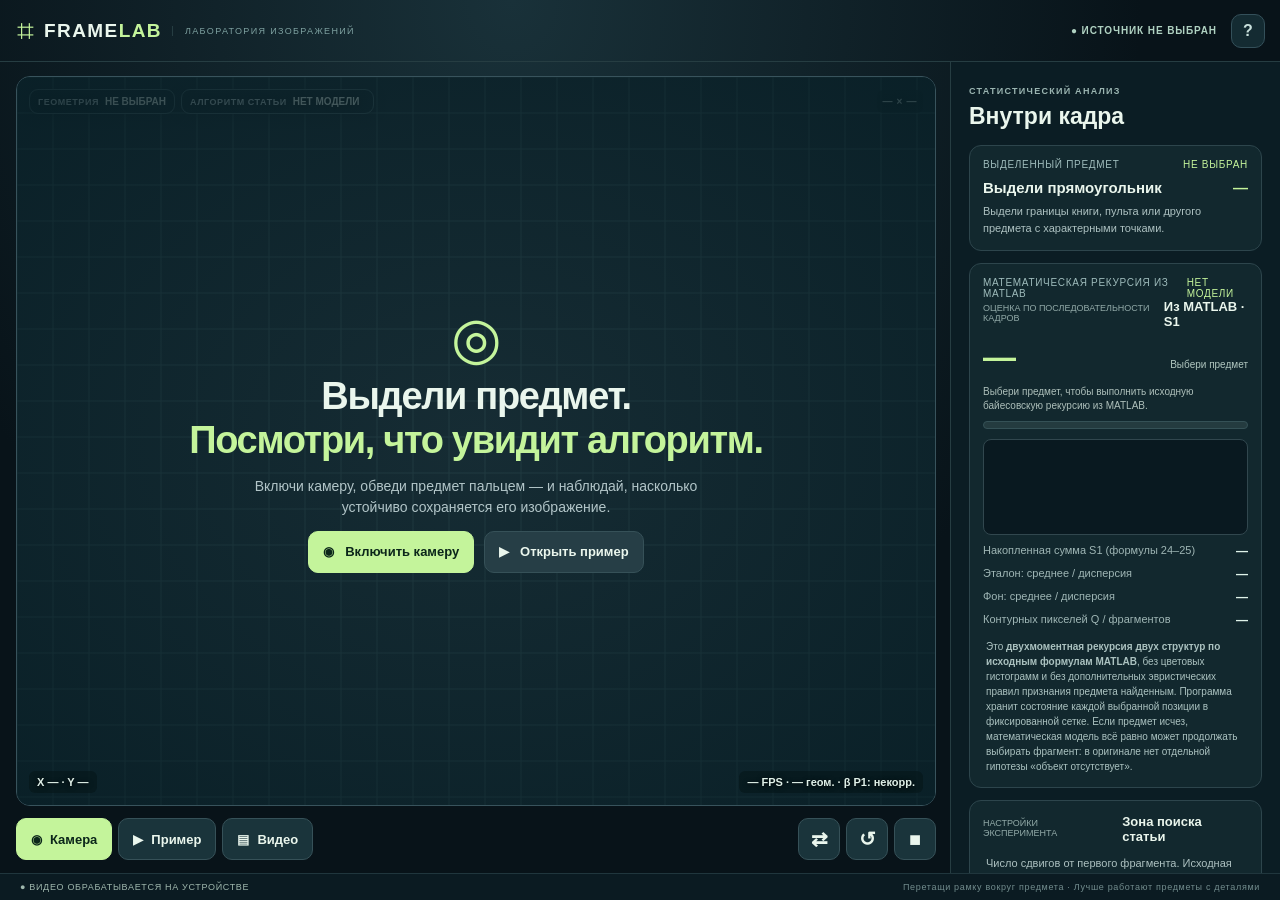
==== commit 664809b2: "Frame Lab: faithful source MATLAB two-moment Bayesian fragment recursion alongside geometric tracker" ====
--- a/frame-lab/index.html
+++ b/frame-lab/index.html
@@ -5,7 +5,7 @@
   <meta name="viewport" content="width=device-width,initial-scale=1,viewport-fit=cover">
   <meta name="theme-color" content="#09131b">
   <meta name="description" content="Локальная лаборатория компьютерного зрения: выделяйте бытовые предметы на камере и изучайте их движение и статистику границ.">
-  <title>Frame Lab 360 — отслеживание предметов</title>
+  <title>FRAME LAB 360 — исходный алгоритм статьи и геометрия</title>
   <style>:root{color-scheme:dark;--bg:#081319;--panel:#0e2027;--line:#263d42;--text:#eaf6ed;--muted:#99b0b2;--lime:#c4f49b;--amber:#fbc57b;--font:-apple-system,BlinkMacSystemFont,'Segoe UI',Arial,sans-serif}
 *{box-sizing:border-box}html,body{padding:0;margin:0;width:100%;height:100%;font-family:var(--font);background:var(--bg);color:var(--text)}.hidden{display:none!important}button{color:inherit;border:0;font:inherit;cursor:pointer;-webkit-tap-highlight-color:transparent}button:focus-visible{outline:2px solid var(--lime);outline-offset:2px}
 .app{height:100vh;height:100dvh;width:100%;display:flex;flex-direction:column;overflow:hidden;background:radial-gradient(ellipse at 40% 0%,#193139 0%,transparent 58%),var(--bg)}.top{height:62px;padding:0 max(15px,env(safe-area-inset-right)) 0 max(17px,env(safe-area-inset-left));flex:none;display:flex;align-items:center;justify-content:space-between;border-bottom:1px solid var(--line);gap:12px}.brand{display:flex;align-items:center;gap:10px;white-space:nowrap}.brand-glyph{color:var(--lime);font-size:30px;line-height:1}.brand b{font-size:19px;letter-spacing:.075em}.brand b span{color:var(--lime)}.brand-caption{font-size:9px;letter-spacing:.15em;color:#7ea1a0;padding-left:12px;border-left:1px solid var(--line)}.top-right{display:flex;gap:14px;align-items:center}.source-pill{font-size:10px;font-weight:700;letter-spacing:.09em;color:#b0d2c2}.small-btn{display:grid;place-items:center;background:#142b32;border:1px solid #34505a;width:34px;height:34px;border-radius:10px;font-weight:800;color:#c9e0dc}.main{flex:1;min-height:0;display:flex}.screen-column{flex:1;min-width:0;min-height:0;padding:14px 14px 12px 16px;display:flex;flex-direction:column;gap:11px}.screen{position:relative;flex:1;min-height:0;overflow:hidden;border:1px solid #38535c;border-radius:14px;background:#112630}.screen canvas{display:block;width:100%;height:100%;touch-action:none;cursor:crosshair}.view-head{position:absolute;left:12px;right:12px;top:12px;display:flex;justify-content:space-between;align-items:center;gap:8px;pointer-events:none;color:#aabebc;font-size:10px;font-weight:700;letter-spacing:.06em;text-shadow:0 1px 6px #000c}.tracking-pill{background:#081b22ce;border:1px solid #2f4a4f;border-radius:7px;padding:6px 9px;color:var(--lime)}.view-head>span{background:#081b22bb;border-radius:6px;padding:6px}.view-foot{position:absolute;left:12px;right:12px;bottom:12px;display:flex;justify-content:space-between;gap:8px;pointer-events:none;color:#e0f0e8;font-weight:600;font-size:11px;text-shadow:0 1px 5px #000}.view-foot span{background:#06171aa3;padding:5px 8px;border-radius:6px}.view-foot span span{background:none;padding:0}.empty{position:absolute;inset:0;display:flex;flex-direction:column;align-items:center;justify-content:center;text-align:center;padding:20px;pointer-events:none;background:radial-gradient(ellipse at center,#1d343b9a,#092027cb)}.empty-ring{font-size:58px;color:var(--lime);line-height:1}.empty h1{margin:8px 0;font-size:clamp(20px,3.2vw,38px);line-height:1.15;letter-spacing:-.035em}.empty h1 i{font-style:normal;color:var(--lime)}.empty p{max-width:460px;font-size:clamp(11px,1.5vw,14px);line-height:1.5;color:#b2c5c8;margin:5px 0 13px}.empty-buttons{display:flex;gap:10px;pointer-events:auto}.instruction{position:absolute;top:49px;left:50%;transform:translateX(-50%);max-width:90%;text-align:center;background:#132e36db;border:1px solid #496062;color:#cde1d9;font-size:11px;border-radius:9px;padding:7px 10px;pointer-events:none}.toolbar{flex:none;display:flex;justify-content:space-between;gap:8px;align-items:center;min-height:44px}.tools-main,.tools-extra{display:flex;align-items:center;gap:6px;min-width:0}.btn,.icon-btn{height:42px;padding:0 14px;border-radius:10px;background:#1a343b;border:1px solid #365158;font-size:13px;font-weight:680;display:flex;align-items:center;justify-content:center;gap:8px;white-space:nowrap}.btn.primary{color:#0b261a;background:var(--lime);border-color:var(--lime);font-weight:800}.btn.secondary{background:#263e46}.icon-btn{min-width:42px;padding:0 9px;font-size:20px}.stats-btn{font-size:14px;color:var(--lime)}.stats-btn span{font-size:12px}.bottom{height:27px;flex:none;display:flex;justify-content:space-between;align-items:center;gap:8px;padding:0 20px;background:#0b1b22;border-top:1px solid #20363d;font-size:9px;letter-spacing:.075em;color:#9fb7ad}.bottom-hint{color:#728c8d}
@@ -59,6 +59,8 @@
 @media(max-width:840px){.detection-strip{gap:4px;max-width:calc(100% - 70px)}.detector-badge{padding:4px 6px;gap:4px;border-radius:6px}.detector-badge>span{font-size:8px}.detector-badge strong{font-size:9px}.detector-badge small{font-size:9px}}
 @media(max-width:600px){#resolution{display:none}.detection-strip{max-width:100%;flex-wrap:wrap}.detector-badge{max-width:100%}}
 @media(max-height:430px) and (orientation:landscape){.detector-badge{padding:3px 5px}.view-head{align-items:flex-start}}
+
+#scanRange{width:100%;margin:9px 0;padding:10px 9px;border-radius:8px;border:1px solid #3d6670;background:#142c36;color:#e8f5ee;font:inherit;font-size:12px}#scanRange:focus{outline:2px solid #7fdaff}
 </style>
 </head>
 <body>
@@ -74,7 +76,7 @@
         <div class="view-head">
           <div class="detection-strip" aria-label="Два отдельных индикатора оценки предмета">
             <div class="detector-badge" id="geometryBadge" data-state="idle"><span>ГЕОМЕТРИЯ</span><strong id="trackingPill">НЕ ВЫБРАН</strong></div>
-            <div class="detector-badge" id="bayesBadge" data-state="idle"><span>БАЙЕС · ПОИСК</span><strong id="bayesDetection">НЕТ МОДЕЛИ</strong><small id="bayesBadgeValue">—</small></div>
+            <div class="detector-badge" id="bayesBadge" data-state="idle"><span>АЛГОРИТМ СТАТЬИ</span><strong id="bayesDetection">НЕТ МОДЕЛИ</strong><small id="bayesBadgeValue">—</small></div>
           </div>
           <span id="resolution">— × —</span>
         </div>
@@ -96,28 +98,29 @@
       <div class="panel-top"><div><span class="eyebrow">СТАТИСТИЧЕСКИЙ АНАЛИЗ</span><h2>Внутри кадра</h2></div><button id="closePanel" class="small-btn close-panel" aria-label="Закрыть анализ">×</button></div>
       <div class="status-card"><div class="small-label">ВЫДЕЛЕННЫЙ ПРЕДМЕТ <span id="trackingStatus">НЕ ВЫБРАН</span></div><div class="status-line"><strong id="trackTitle">Выдели прямоугольник</strong><span id="trackScore">—</span></div><p id="trackDescription">Выдели границы книги, пульта или другого предмета с характерными точками.</p></div>
       <div class="panel-section probability-section" id="bayesSection" aria-label="Байесовская оценка">
-        <div class="small-label">СТАТУС БАЙЕСОВСКОГО ПОИСКА <span id="bayesPanelStatus">НЕТ МОДЕЛИ</span></div>
-        <div class="section-title"><span>ОЦЕНКА ПО ПОСЛЕДОВАТЕЛЬНОСТИ КАДРОВ</span><strong>Байес + β</strong></div>
+        <div class="small-label">МАТЕМАТИЧЕСКАЯ РЕКУРСИЯ ИЗ MATLAB <span id="bayesPanelStatus">НЕТ МОДЕЛИ</span></div>
+        <div class="section-title"><span>ОЦЕНКА ПО ПОСЛЕДОВАТЕЛЬНОСТИ КАДРОВ</span><strong>Из MATLAB · S1</strong></div>
         <div class="bayes-level"><strong id="bayesPercent">—</strong><span id="bayesObservation">Выбери предмет</span></div>
         <p class="bayes-summary" id="bayesMeaning">Число ниже — оценка модели; обнаружение без свежего измерения не подтверждается.</p>
         <div class="bayes-meter"><div id="bayesFill"></div></div>
         <canvas id="bayesHistory" width="320" height="96" aria-label="График условной вероятности по кадрам"></canvas>
-        <div class="value-pair"><span>Логарифм отношения правдоподобий</span><b id="bayesLogLR">—</b></div>
-        <div class="value-pair"><span>Контуры предмета: α / β</span><b id="bayesObjectFit">—</b></div>
-        <div class="value-pair"><span>Окружающая область: α / β</span><b id="bayesBackgroundFit">—</b></div>
-        <div class="value-pair"><span>Отобранные измерения</span><b id="bayesSampleCounts">—</b></div>
-        <p class="note bayes-note">Это <b>независимый вероятностный поиск</b> по всему кадру. Он сам строит вторую рамку по цвету и контурной статистике и пытается отвергать ложные совпадения через явный режим «объект отсутствует». Проценты не откалиброваны на реальном датасете, поэтому сравнивать нужно прежде всего поведение рамки.</p>
+        <div class="value-pair"><span>Накопленная сумма S1 (формулы 24–25)</span><b id="bayesLogLR">—</b></div>
+        <div class="value-pair"><span>Эталон: среднее / дисперсия</span><b id="bayesObjectFit">—</b></div>
+        <div class="value-pair"><span>Фон: среднее / дисперсия</span><b id="bayesBackgroundFit">—</b></div>
+        <div class="value-pair"><span>Контурных пикселей Q / фрагментов</span><b id="bayesSampleCounts">—</b></div>
+        <p class="note bayes-note">Это <b>двухмоментная рекурсия двух структур по исходным формулам MATLAB</b>, без цветовых гистограмм и без дополнительных эвристических правил признания предмета найденным. Программа хранит состояние каждой выбранной позиции в фиксированной сетке. Если предмет исчез, математическая модель всё равно может продолжать выбирать фрагмент: в оригинале нет отдельной гипотезы «объект отсутствует».</p>
       </div>
-      <div class="panel-section"><div class="section-title"><span>ПРЕДОБРАБОТКА</span><strong>Контуры Собеля</strong></div><canvas id="edges" width="320" height="180"></canvas><div class="value-pair"><span>Средний градиент</span><b id="mean">—</b></div><div class="value-pair"><span>Резкость</span><b id="sharpness">—</b></div></div>
-      <div class="panel-section"><div class="section-title"><span>РАСПРЕДЕЛЕНИЕ</span><strong>Бета-модель</strong></div><canvas id="hist" width="320" height="98"></canvas><div class="params"><div>α<b id="alpha">—</b></div><div>β<b id="beta">—</b></div><div>σ²<b id="variance">—</b></div></div><div class="value-pair"><span>Порог Отсу</span><b id="threshold">—</b></div></div>
-      <p class="note">Рамка следует за согласованным движением характерных точек предмета. Процент согласования — эвристическая оценка качества, а не калиброванная вероятность. Вероятностный канал теперь строит собственную вторую рамку и ищет предмет по всему кадру, используя цвет, контуры и явное решение «объект отсутствует». Это всё ещё гражданская исследовательская реализация, а не буквальная копия формул статьи 1 в 1.</p>
+      <div class="panel-section"><div class="section-title"><span>НАСТРОЙКИ ЭКСПЕРИМЕНТА</span><strong>Зона поиска статьи</strong></div><label for="scanRange" class="note">Число сдвигов от первого фрагмента. Исходная статья задаёт H и M явно; здесь область определяется твоим выбором, шаг — строго 1 пиксель.</label><select id="scanRange" aria-label="Зона поиска исходного алгоритма"><option value="12">13 × 13 позиций · быстрее</option><option value="24" selected>25 × 25 позиций</option><option value="48">49 × 49 позиций · медленнее</option><option value="50">51 × 51 позиций · параметр как в последнем блоке MATLAB</option></select><div class="value-pair"><span>Последний расчёт в отдельном потоке</span><b id="paperPerf">—</b></div><p class="note">Положение кандидатов не изменяется между кадрами, как указано в статье. Изменение зоны поиска требует повторно выделить предмет.</p></div>
+      <div class="panel-section"><div class="section-title"><span>ПРЕДОБРАБОТКА</span><strong>Справочная карта изображения</strong></div><canvas id="edges" width="320" height="180"></canvas><div class="value-pair"><span>Средний градиент</span><b id="mean">—</b></div><div class="value-pair"><span>Резкость</span><b id="sharpness">—</b></div></div>
+      <div class="panel-section"><div class="section-title"><span>РАСПРЕДЕЛЕНИЕ</span><strong>Справочная статистика кадра</strong></div><canvas id="hist" width="320" height="98"></canvas><div class="params"><div>α<b id="alpha">—</b></div><div>β<b id="beta">—</b></div><div>σ²<b id="variance">—</b></div></div><div class="value-pair"><span>Порог Отсу</span><b id="threshold">—</b></div></div>
+      <p class="note">Рамка следует за согласованным движением характерных точек предмета. Процент согласования — эвристическая оценка качества, а не калиброванная вероятность. Голубая рамка вычисляется по двум структурам, бета-моментам и накоплению суммы вероятностей из исходного MATLAB. Изменены только интерфейс ввода кадров и пользовательская зона поиска. Исторические пути к изображениям и radiopoligon.mat не требуются. Справочные карты в нижних двух панелях построены отдельно для визуализации и не входят в математическую рекурсию статьи. Сравнение ведётся при фиксированной сетке кандидатов — алгоритм статьи не обязан сопровождать сильные изменения ракурса.</p>
     </aside>
   </main>
   <footer class="bottom"><span>● ВИДЕО ОБРАБАТЫВАЕТСЯ НА УСТРОЙСТВЕ</span><span class="bottom-hint">Перетащи рамку вокруг предмета · Лучше работают предметы с деталями</span></footer>
 </div>
 <div id="shade" class="shade hidden"></div>
 <div id="toast" class="toast" role="status" aria-live="polite"></div>
-<div id="help" class="modal-wrap hidden" role="dialog" aria-modal="true" aria-labelledby="helpTitle"><div class="modal"><button id="closeHelp" class="small-btn modal-close">×</button><span class="eyebrow">КАК ЭТО РАБОТАЕТ</span><h2 id="helpTitle">Проверка на обычном предмете</h2><ol><li>Открой «Камера» и разреши доступ.</li><li>Пальцем нарисуй прямоугольник вокруг книги, пульта, игрушки или другого предмета. Быстрое касание выберет небольшую область автоматически.</li><li>Медленно обходи неподвижный предмет. Рамка следует за точками внутри него. Зелёная рамка показывает согласованное движение точек внутри предмета; жёлтая пунктирная рамка означает временную потерю: память сохраняется, начинается поиск во всём кадре.</li><li>Сверху есть отдельные индикаторы: «Геометрия» показывает, как работает трекер по характерным точкам; «Байес» показывает независимый вероятностный поиск по всему кадру. Теперь у каждого канала своя рамка, поэтому их можно сравнивать напрямую.</li><li>Открой «Анализ», чтобы увидеть карты границ и статистику.</li><li>Нажми ↺ для нового выбора. Попробуй «Пример», если камера недоступна.</li></ol><p>Лучше работают предметы с надписями, углами и узорами. При обходе предмета меняются видимые грани: сильный поворот или выход из кадра могут привести к временному поиску. Сайт запоминает характерные точки нескольких успешных ракурсов и пытается найти объект снова, когда он возвращается в кадр. При сильной смене внешнего вида может потребоваться повторный выбор. Панель «Анализ» теперь показывает отдельную рекуррентную байесовскую оценку сходства контуров выделенной области с эталоном. Она не управляет рамкой, а помогает изучать модель вероятностей.</p><button id="okayHelp" class="btn primary" style="margin-top:12px">Понятно</button></div></div>
+<div id="help" class="modal-wrap hidden" role="dialog" aria-modal="true" aria-labelledby="helpTitle"><div class="modal"><button id="closeHelp" class="small-btn modal-close">×</button><span class="eyebrow">КАК ЭТО РАБОТАЕТ</span><h2 id="helpTitle">Сравнение двух моделей на предмете</h2><ol><li>Открой «Камера» и разреши доступ. Для математического алгоритма выбранный исходный кадр становится эталоном.</li><li>Пальцем нарисуй прямоугольник вокруг книги, пульта, игрушки или другого предмета. Быстрое касание выберет небольшую область автоматически.</li><li>Медленно обходи неподвижный предмет. Рамка следует за точками внутри него. Зелёная рамка показывает согласованное движение точек внутри предмета; жёлтая пунктирная рамка означает временную потерю: память сохраняется, начинается поиск во всём кадре.</li><li>Зелёная рамка обозначает геометрический трекер. Голубая — результат исходной математической рекурсии статьи на фиксированной сетке кандидатов. Её вероятность — условная вероятность первой структуры, а не вероятность наличия предмета. Сильная смена ракурса нарушает предположение о фиксированных пикселях.</li><li>Открой «Анализ», чтобы увидеть карты границ и статистику.</li><li>Нажми ↺ для нового выбора. Попробуй «Пример», если камера недоступна.</li></ol><p>Лучше работают предметы с надписями, углами и узорами. При обходе предмета меняются видимые грани: сильный поворот или выход из кадра могут привести к временному поиску. Сайт запоминает характерные точки нескольких успешных ракурсов и пытается найти объект снова, когда он возвращается в кадр. При сильной смене внешнего вида может потребоваться повторный выбор. Панель «Анализ» показывает сумму накопленных апостериорных вероятностей, число кандидатов и время одного вычисления. В исходном MATLAB отсутствует явный механизм состояния «объект отсутствует».</p><button id="okayHelp" class="btn primary" style="margin-top:12px">Понятно</button></div></div>
 <video id="video" playsinline autoplay muted style="display:none"></video>
 <script>
 // ===== vision.js =====
@@ -669,305 +672,7 @@
 }
 
 
-// ===== bayes.js =====
-/**
- * FRAME LAB — educational Bayesian contour-appearance monitor.
- *
- * Reproduces the GENERAL IDEAS (not the weapon-target-selection equations)
- * of the user's scientific paper: normalized Sobel gradient ->
- * method-of-moments beta density -> recursively updated posterior under a
- * two-state stochastic structure.
- *
- * This module NEVER selects an object's coordinates. The standalone civilian
- * geometric tracker proposes the ROI; this module only evaluates how similar
- * its edge-intensity distribution is to that of the user-selected reference.
- *
- * Probabilities are MODEL-CONDITIONAL and NOT calibrated detection scores.
- */
-
-const LANCZOS=[0.99999999999980993,676.5203681218851,-1259.1392167224028,
-  771.32342877765313,-176.61502916214059,12.507343278686905,
-  -0.13857109526572012,9.9843695780195716e-6,1.5056327351493116e-7];
-
-function logGamma(z){
- if(!Number.isFinite(z)||z<=0)throw new RangeError('Gamma requires positive z');
- if(z<.5)return Math.log(Math.PI)-Math.log(Math.sin(Math.PI*z))-logGamma(1-z);
- z-=1;let x=LANCZOS[0];for(let i=1;i<LANCZOS.length;i++)x+=LANCZOS[i]/(z+i);
- const t=z+7.5;return .5*Math.log(2*Math.PI)+(z+.5)*Math.log(t)-t+Math.log(x);
-}
-function betaLogPdf(x, fit){
- if(!fit || !(fit.alpha>0&&fit.beta>0))return NaN;
- // Sobel intensities are quantized to 8 bits. A centered-bin convention
- // prevents singular beta densities at exact 0 or 1.
- const v=Math.min(1-1/512,Math.max(1/512,x));
- return (fit.alpha-1)*Math.log(v)+(fit.beta-1)*Math.log1p(-v)
-   -logGamma(fit.alpha)-logGamma(fit.beta)+logGamma(fit.alpha+fit.beta);
-}
-function fitBetaSamples(values){
- if(!values||values.length<12)return null;
- let mean=0,m2=0,n=0;
- for(const raw of values){
-  if(!Number.isFinite(raw))continue;
-  const x=Math.min(1-1/512,Math.max(1/512,raw));n++;
-  const diff=x-mean;mean+=diff/n;m2+=diff*(x-mean);
- }
- if(n<12)return null;
- const variance=m2/n, maxVar=mean*(1-mean);
- if(!(mean>0&&mean<1&&variance>1e-10&&variance<maxVar))return null;
- const common=maxVar/variance-1;
- return {alpha:mean*common,beta:(1-mean)*common,mean,variance,n};
-}
-function within(poly,x,y){
- let hit=false;
- for(let i=0,j=poly.length-1;i<poly.length;j=i++){
-  const a=poly[i],b=poly[j];
-  if((a.y>y)!==(b.y>y) && x<(b.x-a.x)*(y-a.y)/(b.y-a.y)+a.x)hit=!hit;
- }return hit;
-}
-/** Collect a spatially spread finite set of contour intensities.
- * background=true samples the outer box, excluding the selected polygon.
- * This is not a segmentation model and does not adapt the reference online.
- */
-function sampleEdgeRegion(edgePixels,w,h,polygon,background=false){
- if(!edgePixels||!polygon||polygon.length<3)return [];
- const xs=polygon.map(p=>p.x),ys=polygon.map(p=>p.y);
- const left=Math.min(...xs),right=Math.max(...xs),top=Math.min(...ys),bottom=Math.max(...ys);
- const bw=Math.max(1,right-left),bh=Math.max(1,bottom-top);
- const extraX=background?bw*.85:0,extraY=background?bh*.85:0;
- const x0=Math.max(0,Math.floor(left-extraX)),x1=Math.min(w-1,Math.ceil(right+extraX));
- const y0=Math.max(0,Math.floor(top-extraY)),y1=Math.min(h-1,Math.ceil(bottom+extraY));
- // Deterministic sparse spatial sampling reduces redundant adjacent pixels.
- const step=Math.max(2,Math.ceil(Math.sqrt((x1-x0+1)*(y1-y0+1)/105)));
- const samples=[];
- for(let y=y0;y<=y1;y+=step)for(let x=x0;x<=x1;x+=step){
-  if(within(polygon,x+.5,y+.5)===background)continue;
-  const value=edgePixels[y*w+x];
-  if(Number.isFinite(value))samples.push((value+.5)/256);
- }
- return samples;
-}
-/** Start with P(same-appearance)=0.5; no false claim of calibration. */
-function createBetaBelief(edgePixels,w,h,polygon){
- const objectSamples=sampleEdgeRegion(edgePixels,w,h,polygon,false);
- const backgroundSamples=sampleEdgeRegion(edgePixels,w,h,polygon,true);
- const signal=fitBetaSamples(objectSamples),background=fitBetaSamples(backgroundSamples);
- return {signal,background,p:.5,logEvidence:null,history:[.5],
-  samplesObject:objectSamples.length,samplesBackground:backgroundSamples.length,
-  observed:false,steps:0,valid:!!(signal&&background)};
-}
-function bayesBinaryUpdate(prior,logLR){
- if(!(prior>=0&&prior<=1)||!Number.isFinite(logLR))throw new RangeError('Invalid Bayesian evidence');
- const p=Math.max(1e-12,Math.min(1-1e-12,prior));
- const logit=Math.log(p)-Math.log1p(-p)+logLR;
- return logit>=0?1/(1+Math.exp(-logit)):Math.exp(logit)/(1+Math.exp(logit));
-}
-/** Pure two-state Markov prediction.
- * switchProbability is an explicit externally chosen assumption, not from paper.
- */
-function predictBinaryBelief(p,switchProbability=.025){
- if(!(p>=0&&p<=1)||!(switchProbability>=0&&switchProbability<=.5))throw new RangeError('Bad transition');
- return (1-switchProbability)*p+switchProbability*(1-p);
-}
-/**
- * Update using geometric-mean Bayes factor from observed Sobel values.
- * Using the mean rather than product avoids treating adjacent correlated pixels
- * as dozens of independent observations. This is a model approximation.
- * If no ROI is available: prediction only, NEVER inspect last known position.
- */
-function updateBetaBelief(model,edgePixels,w,h,polygon){
- if(!model)return null;
- const prior=predictBinaryBelief(model.p);
- const samples=polygon&&model.valid?sampleEdgeRegion(edgePixels,w,h,polygon,false):[];
- let evidence=null;
- if(samples.length>=12){
-  let sum=0,n=0;
-  for(const value of samples){const d=betaLogPdf(value,model.signal)-betaLogPdf(value,model.background);
-   if(Number.isFinite(d)){sum+=d;n++;}}
-  if(n>=12)evidence=Math.max(-6,Math.min(6,sum/n));
- }
- model.observed=evidence!==null;
- model.logEvidence=evidence;
- model.p=evidence===null?prior:bayesBinaryUpdate(prior,evidence);
- model.steps++;model.history.push(model.p);
- if(model.history.length>120)model.history.shift();
- return model;
-}
-
-/** UI interpretation of two SEPARATE diagnostic channels.
- * The beta monitor does NOT localize a candidate by itself; an observed
- * contour score exists only when the geometric tracker supplied a live ROI.
- * A high predicted posterior without pixels is never a detection.
- * The 0.5 boundary is the neutral equal-cost decision rule, not calibration.
- */
-function describeDetectorIndicators(geometry,belief){
- const geometryState=!geometry?'idle':geometry.found?(geometry.recovered?'recovered':'found'):'search';
- const geometryText={idle:'НЕ ВЫБРАН',found:'НАЙДЕН',recovered:'ВОССТАНОВЛЕН',search:'ИЩЕТ'}[geometryState];
- let bayesState='idle',bayesText='НЕТ МОДЕЛИ';
- if(belief){
-  if(!belief.valid){bayesState='unavailable';bayesText='НЕТ МОДЕЛИ';}
-  else if(!geometry?.found || !belief.observed || !Number.isFinite(belief.logEvidence)){
-   bayesState='no-measurement';bayesText='НЕТ ИЗМЕРЕНИЯ';
-  }else if(belief.p>=0.5){bayesState='match';bayesText='СХОДНО';}
-  else {bayesState='mismatch';bayesText='НЕ СХОДНО';}
- }
- const probability=belief&&Number.isFinite(belief.p)?Math.round(belief.p*100):null;
- return {
-  geometry:{state:geometryState,text:geometryText},
-  bayes:{state:bayesState,text:bayesText,probability,
-   // A numerical prior/prediction may be shown in diagnostics, not as a detection.
-   liveProbability:bayesState==='match'||bayesState==='mismatch'?probability:null}
- };
-}
-
-
-// ===== bayes_search.js =====
-
-const SCALES=[0.85,1,1.18];
-const CELLS=2, PER_CELL=4, NC=6, SWITCH=0.04, ALPHA=1;
-const clamp=(v,a,b)=>Math.min(b,Math.max(a,v));
-const sigmoid=x=>x>=0?1/(1+Math.exp(-x)):Math.exp(x)/(1+Math.exp(x));
-const logit=p=>Math.log(p/(1-p));
-const bin=v=>clamp(Math.floor(v*NC/256),0,NC-1);
-const rectPolygon=b=>[{x:b.x,y:b.y},{x:b.x+b.w,y:b.y},{x:b.x+b.w,y:b.y+b.h},{x:b.x,y:b.y+b.h}];
-
-function intersect(a,b){const l=Math.max(a.x,b.x),t=Math.max(a.y,b.y),r=Math.min(a.x+a.w,b.x+b.w),d=Math.min(a.y+a.h,b.y+b.h);return Math.max(0,r-l)*Math.max(0,d-t);} 
-function hist(){return new Float64Array(NC)}
-function sum(arr){let s=0;for(const v of arr)s+=v;return s;}
-function iou(a,b){if(!a||!b)return 0;const inter=intersect(a,b);const ua=a.w*a.h+b.w*b.h-inter;return ua>0?inter/ua:0;}
-function collect(img,edge,W,H,b,perCell=true){
- const rgb=img.data??img,cells=[],edgeVals=[];const parts=perCell?CELLS:1;
- for(let cy=0;cy<parts;cy++)for(let cx=0;cx<parts;cx++){
-  const red=hist(),green=hist(),blue=hist(),bright=hist();let n=0;
-  const grid=perCell?8:16;
-  for(let iy=0;iy<grid;iy++)for(let ix=0;ix<grid;ix++){
-   const x=clamp(Math.floor(b.x+b.w*(cx+(ix+.5)/grid)/parts),0,W-1);
-   const y=clamp(Math.floor(b.y+b.h*(cy+(iy+.5)/grid)/parts),0,H-1);
-   const p=y*W+x,j=p*4;
-   red[bin(rgb[j])]++;green[bin(rgb[j+1])]++;blue[bin(rgb[j+2])]++;
-   bright[bin((rgb[j]+rgb[j+1]+rgb[j+2])/3)]++;
-   edgeVals.push((edge[p]+.5)/256);n++;
-  }
-  cells.push({red,green,blue,bright,n});
- }
- return {cells,edgeVals};
-}
-function categoricalLR(fg,bg){
- const out=new Float32Array(NC);const sfg=sum(fg),sbg=sum(bg);
- for(let b=0;b<NC;b++)out[b]=Math.log((fg[b]+ALPHA)/(sfg+NC*ALPHA))-Math.log((bg[b]+ALPHA)/(sbg+NC*ALPHA));
- return out;
-}
-function createBayesSearchModel(image,edge,W,H,selection){
- const b={x:clamp(Math.round(selection.x),0,W-1),y:clamp(Math.round(selection.y),0,H-1),w:Math.round(selection.w),h:Math.round(selection.h)};
- b.w=clamp(b.w,8,W-b.x);b.h=clamp(b.h,8,H-b.y);
- if(b.w<12||b.h<12)return {error:'Слишком маленькая область. Обведи предмет крупнее.'};
- const fg=collect(image,edge,W,H,b,true);
- const neg={cells:[{red:hist(),green:hist(),blue:hist(),bright:hist(),n:0}],edgeVals:[]};
- const rgb=image.data??image; const step=Math.max(2,Math.round(Math.sqrt(W*H/2000)));
- for(let y=0;y<H;y+=step)for(let x=0;x<W;x+=step){
-  if(x>=b.x-2&&x<=b.x+b.w+2&&y>=b.y-2&&y<=b.y+b.h+2)continue;
-  const i=y*W+x,j=i*4,c=neg.cells[0];
-  c.red[bin(rgb[j])]++;c.green[bin(rgb[j+1])]++;c.blue[bin(rgb[j+2])]++;c.bright[bin((rgb[j]+rgb[j+1]+rgb[j+2])/3)]++;c.n++;
-  neg.edgeVals.push((edge[i]+.5)/256);
- }
- if(neg.cells[0].n<24)return {error:'Недостаточно фона вокруг предмета. Уменьши рамку.'};
- const foregroundBeta=fitBetaSamples(fg.edgeVals),backgroundBeta=fitBetaSamples(neg.edgeVals);
- const betaValid=!!(foregroundBeta&&backgroundBeta);
- const edgeLR=new Float32Array(256);
- for(let i=0;i<256;i++)edgeLR[i]=betaValid?clamp(betaLogPdf((i+.5)/256,foregroundBeta)-betaLogPdf((i+.5)/256,backgroundBeta),-4,4):0;
- const tables=fg.cells.map(cell=>({
-  red:categoricalLR(cell.red,neg.cells[0].red),green:categoricalLR(cell.green,neg.cells[0].green),
-  blue:categoricalLR(cell.blue,neg.cells[0].blue),bright:categoricalLR(cell.bright,neg.cells[0].bright)
- }));
- const model={box:b,lastBox:b,reference:b,tables,edgeLR,foregroundBeta,backgroundBeta,betaValid,
-  p:.5,found:true,updated:false,history:[.5],misses:0,frame:0,score:null,scoreGap:null,peak:null,
-  logEvidence:null,threshold:null,params:{SCALES,SWITCH},sampleCounts:{object:fg.edgeVals.length,background:neg.edgeVals.length}};
- const negatives=enumerate(image,edge,W,H,model,1).filter(c=>intersect(c.box,b)<.15*b.w*b.h).map(c=>c.score).sort((a,z)=>a-z);
- if(negatives.length<8)return {error:'Недостаточно свободного фона для оценки ложных совпадений.'};
- model.threshold=negatives[Math.min(negatives.length-1,Math.floor(.97*negatives.length))];
- model.initialScore=candidateScore(image,edge,W,H,model,b);
- return model;
-}
-function candidateScore(img,edge,W,H,model,box){
- const rgba=img.data??img;let sum=0,n=0;
- for(let cy=0;cy<CELLS;cy++)for(let cx=0;cx<CELLS;cx++){
-  const table=model.tables[cy*CELLS+cx];
-  for(let iy=0;iy<PER_CELL;iy++)for(let ix=0;ix<PER_CELL;ix++){
-   const x=clamp(Math.floor(box.x+box.w*(cx+(ix+.5)/PER_CELL)/CELLS),0,W-1);
-   const y=clamp(Math.floor(box.y+box.h*(cy+(iy+.5)/PER_CELL)/CELLS),0,H-1);
-   const p=y*W+x,j=p*4,r=rgba[j],g=rgba[j+1],b=rgba[j+2];
-   const color=(table.red[bin(r)]+table.green[bin(g)]+table.blue[bin(b)]+table.bright[bin((r+g+b)/3)])/4;
-   sum+=.30*model.edgeLR[edge[p]]+.70*color;n++;
-  }
- }
- return sum/n;
-}
-function enumerate(img,edge,W,H,model,scales=3){
- const boxes=[]; const scaleSet=scales===1?[1]:SCALES;
- for(const scale of scaleSet){
-  const w=Math.round(model.box.w*scale),h=Math.round(model.box.h*scale);
-  if(w>=W||h>=H||w<12||h<12)continue;
-  const step=Math.max(4,Math.min(14,Math.round(Math.min(w,h)/3)));
-  const xs=[],ys=[];
-  for(let x=0;x<=W-w;x+=step)xs.push(x); if(xs[xs.length-1]!==W-w)xs.push(W-w);
-  for(let y=0;y<=H-h;y+=step)ys.push(y); if(ys[ys.length-1]!==H-h)ys.push(H-h);
-  for(const y of ys)for(const x of xs){const box={x,y,w,h}; boxes.push({box,score:candidateScore(img,edge,W,H,model,box)});}
- }
- return boxes;
-}
-function percentile(sorted,p){if(!sorted.length)return -Infinity; const idx=Math.min(sorted.length-1,Math.max(0,Math.floor((sorted.length-1)*p))); return sorted[idx];}
-function updateBayesSearch(model,img,edge,W,H){
- if(!model||model.error)return {found:false,error:model?.error??'Не выбрана модель'};
- const pool=enumerate(img,edge,W,H,model); if(!pool.length)return {found:false,error:'Нет кандидатов'};
- const anchor=model.lastBox??model.box; const radius=Math.max(anchor.w,anchor.h)*(model.misses>3?5.5:2.2+model.misses*.7);
- let sumPrior=0;
- for(const item of pool){
-  const dx=item.box.x+item.box.w/2-anchor.x-anchor.w/2, dy=item.box.y+item.box.h/2-anchor.y-anchor.h/2;
-  const localized=Math.exp(-(dx*dx+dy*dy)/(2*radius*radius)); item.spatialPrior=.2+.8*localized; sumPrior+=item.spatialPrior;
- }
- const before=clamp(model.p,1e-6,1-1e-6), prior=SWITCH+(1-2*SWITCH)*before;
- let best=null, second=null, max=-Infinity;
- for(const c of pool){
-  c.logPosterior=(c.score-model.threshold)+Math.log(c.spatialPrior/sumPrior);
-  if(c.logPosterior>max)max=c.logPosterior;
-  if(!best||c.score>best.score){second=best;best=c;} else if(!second||c.score>second.score){second=c;}
- }
- let Z=0; for(const c of pool){c.soft=Math.exp(c.logPosterior-max); Z+=c.soft;}
- const peak=best?best.soft/Z:0;
- const sortedScores=pool.map(c=>c.score).sort((a,b)=>a-b);
- const q95=percentile(sortedScores,.95), q99=percentile(sortedScores,.99);
- // The maximizer of a densely overlapping sliding-window grid never has
- // a large posterior "peak" simply because many adjacent windows share pixels.
- // Do not use that peak as an absolute detection gate.
- const runnerUp=pool.filter(c=>iou(c.box,best.box)<.25).reduce((m,c)=>Math.max(m,c.score),-Infinity);
- const gap=best.score-(Number.isFinite(runnerUp)?runnerUp:q95);
- // With one positive example and one empirical negative reference distribution,
- // use the midpoint of their two scores (explicit equal-cost assumption).
- // This avoids interpreting the largest of hundreds of background windows as a
- // positive just because it is the largest.
- const separation=model.initialScore-model.threshold;
- const boundary=(model.initialScore+model.threshold)/2;
- const margin=best.score-boundary;
- const standout=best.score-q99;
- const coherent=separation>0 && margin>0 && standout>0;
- // Positive evidence is bounded and remains conditional on this weak model.
- // Negative evidence can veto an overconfident prior after object absence.
- let evidence=coherent?clamp(4*margin/Math.max(.1,separation)+2*Math.max(0,gap)/Math.max(.1,separation),0,4)
-                      :-clamp(2+4*Math.max(0,-margin)/Math.max(.1,separation),2,8);
-
- model.p=sigmoid(logit(prior)+evidence);
- model.logEvidence=evidence; model.updated=true; model.frame++; model.score=best.score; model.scoreGap=gap; model.peak=peak; model.q95=q95; model.q99=q99; model.boundary=boundary;
- model.history.push(model.p); if(model.history.length>120)model.history.shift();
- const seen=coherent && model.p>.5;
- model.found=seen;
- if(seen){model.lastBox=best.box; model.misses=0;} else model.misses++;
- return {found:seen, box:seen?best.box:null, lastBox:model.lastBox, posterior:model.p, score:best.score,
-  backgroundThreshold:model.threshold, evidence:model.logEvidence, rank:best.score, peak, tested:pool.length,
-  misses:model.misses, scoreGap:gap, q95, q99, boundary, coherent};
-}
-
-
 // ===== main.js =====
-
 
 
 const $=id=>document.getElementById(id);
@@ -980,30 +685,126 @@
 const ectx=$('edges').getContext('2d'), hctx=$('hist').getContext('2d'), bhctx=$('bayesHistory').getContext('2d');
 const s={mode:null,stream:null,url:null,facing:'environment',ready:false,frame:null,W:320,H:180,
  tracker:null,geom:null,bayesModel:null,bayesResult:null,selector:null,present:{x:0,y:0,w:0,h:0},
- trailGeom:[],trailBayes:[],fps:0,last:0,lastStat:0,demostart:0,toastTimer:null};
+ trailGeom:[],trailBayes:[],fps:0,last:0,lastStat:0,demostart:0,toastTimer:null,
+ paperSession:0,paperBusy:false,paperInitialized:false,paperWorker:null,paperStats:null,paperMs:null};
 
 function toast(msg){$('toast').textContent=msg;$('toast').classList.add('show');clearTimeout(s.toastTimer);s.toastTimer=setTimeout(()=>$('toast').classList.remove('show'),3000);} 
 function cleanup(){if(s.stream){s.stream.getTracks().forEach(t=>t.stop());s.stream=null;}video.pause();video.srcObject=null;video.removeAttribute('src');video.load();if(s.url){URL.revokeObjectURL(s.url);s.url=null;}}
-function resetProbabilityUI(){ $('bayesPercent').textContent='—';$('bayesInline').textContent='—';$('bayesObservation').textContent='Выбери предмет';$('bayesLogLR').textContent='—';$('bayesObjectFit').textContent='—';$('bayesBackgroundFit').textContent='—';$('bayesSampleCounts').textContent='—';$('bayesFill').style.width='0%'; bhctx.clearRect(0,0,320,96); }
-function clearSelection(){s.tracker=null;s.geom=null;s.bayesModel=null;s.bayesResult=null;s.trailGeom=[];s.trailBayes=[];s.selector=null;resetProbabilityUI();$('trackingStatus').textContent='НЕ ВЫБРАН';$('trackingStatus').style.color='';$('trackTitle').textContent='Выдели прямоугольник';$('trackDescription').textContent='Будут построены две независимые рамки: геометрическая и вероятностная.';$('trackScore').textContent='—';$('coords').textContent='X — · Y —';$('confidence').textContent='—';$('instruction').classList.toggle('hidden',!s.mode);paintStatuses();}
-function status(mode){s.mode=mode;const label={camera:'КАМЕРА · ЛОКАЛЬНО',demo:'ДВИЖУЩИЙСЯ ПРИМЕР',file:'ЗАГРУЖЕННОЕ ВИДЕО'};$('sourcePill').textContent=mode?'● '+label[mode]:'● ИСТОЧНИК НЕ ВЫБРАН';$('empty').classList.toggle('hidden',!!mode);$('instruction').classList.toggle('hidden',!mode);$('resolution').textContent='— × —';paintStatuses();}
+function resetProbabilityUI(){
+ $('bayesPercent').textContent='—';$('bayesInline').textContent='—';
+ $('bayesObservation').textContent='Выбери предмет';$('bayesLogLR').textContent='—';
+ $('bayesObjectFit').textContent='—';$('bayesBackgroundFit').textContent='—';
+ $('bayesSampleCounts').textContent='—';$('bayesFill').style.width='0%';
+ bhctx.clearRect(0,0,320,96);
+}
+function clearSelection(){
+ s.paperSession++;s.paperBusy=false;s.paperInitialized=false;s.paperStats=null;s.paperMs=null;
+ s.tracker=null;s.geom=null;s.bayesModel=null;s.bayesResult=null;s.trailGeom=[];s.trailBayes=[];s.selector=null;
+ resetProbabilityUI();$('trackingStatus').textContent='НЕ ВЫБРАН';$('trackingStatus').style.color='';
+ $('trackTitle').textContent='Выдели прямоугольник';
+ $('trackDescription').textContent='Геометрический трекер и математическая рекурсия статьи получат один и тот же исходный фрагмент.';
+ $('trackScore').textContent='—';$('coords').textContent='X — · Y —';$('confidence').textContent='—';
+ $('instruction').classList.toggle('hidden',!s.mode);paintStatuses();
+}
+function status(mode){s.mode=mode;const label={camera:'КАМЕРА · ЛОКАЛЬНО',demo:'ДВИЖУЩИЙСЯ ПРИМЕР',file:'ЗАГРУЖЕННОЕ ВИДЕО'};
+ $('sourcePill').textContent=mode?'● '+label[mode]:'● ИСТОЧНИК НЕ ВЫБРАН';
+ $('empty').classList.toggle('hidden',!!mode);$('instruction').classList.toggle('hidden',!mode);
+ $('resolution').textContent='— × —';paintStatuses();
+}
 function stop(){cleanup();s.ready=false;s.frame=null;status(null);clearSelection();paintIdle();$('rate').textContent='—';}
-function redrawBayesHistory(model){ const c=$('bayesHistory'),ctx=bhctx,w=c.width,h=c.height; ctx.clearRect(0,0,w,h); ctx.fillStyle='#0a1a24'; ctx.fillRect(0,0,w,h); ctx.strokeStyle='#29434a'; ctx.lineWidth=1; for(const p of [.25,.5,.75]){ctx.beginPath();ctx.moveTo(0,h*(1-p));ctx.lineTo(w,h*(1-p));ctx.stroke();} if(!model?.history?.length)return; ctx.strokeStyle='#7fdaff'; ctx.lineWidth=2; ctx.beginPath(); model.history.forEach((p,i)=>{const x=model.history.length<=1?0:i*(w-1)/(model.history.length-1),y=(1-p)*(h-1); i?ctx.lineTo(x,y):ctx.moveTo(x,y);}); ctx.stroke(); ctx.fillStyle='#aac9bd'; ctx.font='10px system-ui'; ctx.fillText('1',4,12); ctx.fillText('0',4,h-5);} 
+function redrawBayesHistory(model){
+ const c=$('bayesHistory'),cc=bhctx,w=c.width,h=c.height;
+ cc.clearRect(0,0,w,h);cc.fillStyle='#0a1a24';cc.fillRect(0,0,w,h);
+ cc.strokeStyle='#29434a';cc.lineWidth=1;
+ for(const p of [.25,.5,.75]){cc.beginPath();cc.moveTo(0,h*(1-p));cc.lineTo(w,h*(1-p));cc.stroke();}
+ if(!model?.history?.length)return;
+ cc.strokeStyle='#7fdaff';cc.lineWidth=2;cc.beginPath();
+ model.history.forEach((p,i)=>{const x=model.history.length<=1?0:i*(w-1)/(model.history.length-1),y=(1-p)*(h-1);i?cc.lineTo(x,y):cc.moveTo(x,y);});cc.stroke();
+ cc.fillStyle='#aac9bd';cc.font='10px system-ui';cc.fillText('1',4,12);cc.fillText('0',4,h-5);
+}
 function paintStatuses(){
-  const g=s.geom; const b=s.bayesResult;
-  let gs='idle', gt='НЕ ВЫБРАН';
-  if(s.tracker){ if(g?.found) { gs=g.recovered?'recovered':'found'; gt=g.recovered?'ВОССТАНОВЛЕН':'НАЙДЕН'; } else { gs='search'; gt='ИЩЕТ'; } }
-  $('geometryBadge').dataset.state=gs; $('trackingPill').textContent=gt;
-  let bs='idle', bt='НЕТ МОДЕЛИ', prob=null;
-  if(s.bayesModel){ prob=Number.isFinite(s.bayesModel.p)?Math.round(s.bayesModel.p*100):null; if(b?.found){bs='match';bt='НАЙДЕН';} else {bs='search';bt='ИЩЕТ';} }
-  $('bayesBadge').dataset.state=bs; $('bayesDetection').textContent=bt; $('bayesBadgeValue').textContent=prob===null?'':`${prob}%`; $('bayesPanelStatus').textContent=bt; $('bayesInline').textContent=prob===null?'—':`${prob}%`;
-  $('bayesMeaning').textContent=!s.bayesModel?'Выбери предмет, чтобы запустить независимый вероятностный поиск.': b?.found ? 'Байесовский канал сам выбрал координаты прямоугольника и считает его похожим на предмет.' : 'Байесовский канал не нашёл достаточно убедительный кандидат. Процент в панели — внутренняя оценка модели, а не гарантия обнаружения.';
+ const g=s.geom,b=s.bayesResult;
+ let gs='idle',gt='НЕ ВЫБРАН';
+ if(s.tracker){if(g?.found){gs=g.recovered?'recovered':'found';gt=g.recovered?'ВОССТАНОВЛЕН':'НАЙДЕН';}else{gs='search';gt='ИЩЕТ';}}
+ $('geometryBadge').dataset.state=gs;$('trackingPill').textContent=gt;
+ let bs='idle',bt='НЕТ МОДЕЛИ';
+ if(s.bayesModel){
+  if(!s.paperInitialized){bs='search';bt='ПОДГОТОВКА';}
+  else if(b?.error){bs='unavailable';bt='НЕТ ДАННЫХ';}
+  else if(b?.found){bs='match';bt='ВЫБРАН ФРАГМЕНТ';}
+  else {bs='search';bt='НЕТ ОЦЕНКИ';}
+ }
+ $('bayesBadge').dataset.state=bs;$('bayesDetection').textContent=bt;
+ const prob=b?.posteriorValid&&Number.isFinite(b?.posterior)?`${(b.posterior*100).toFixed(1)}%`:'P1: некорр.';
+ $('bayesBadgeValue').textContent=b?prob:'';$('bayesPanelStatus').textContent=bt;
+ $('bayesInline').textContent=prob||'—';
+ $('bayesMeaning').textContent=!s.bayesModel?'Выбери предмет, чтобы выполнить исходную байесовскую рекурсию из MATLAB.':
+   !s.paperInitialized?'Сохраняется контурный эталон и состояния двух структур для всех кандидатов.':
+   b?.error?b.error:
+   'Показана апостериорная вероятность первой структуры УЖЕ ВЫБРАННОГО фрагмента, а не вероятность существования предмета. Алгоритм статьи не имеет отдельного состояния «объект отсутствует».';
 }
 function probabilityDiagnostics(){
-  if(!s.bayesModel){resetProbabilityUI();paintStatuses();return;}
-  const m=s.bayesModel, r=s.bayesResult; const prob=Number.isFinite(m.p)?Math.min(99.9,m.p*100).toFixed(1):null;
-  $('bayesPercent').textContent=prob===null?'—':`${prob}%`; $('bayesInline').textContent=prob===null?'—':`${prob}%`; $('bayesObservation').textContent=r?.found?'Найдено независимым поиском':'Поиск по всему кадру'; $('bayesLogLR').textContent=Number.isFinite(m.logEvidence)?m.logEvidence.toFixed(3):'—';
-  const fmt=f=>f?`${f.alpha.toFixed(2)} / ${f.beta.toFixed(2)}`:'не определено'; $('bayesObjectFit').textContent=fmt(m.foregroundBeta); $('bayesBackgroundFit').textContent=fmt(m.backgroundBeta); $('bayesSampleCounts').textContent=`${m.sampleCounts.object} / ${m.sampleCounts.background}`; $('bayesFill').style.width=prob===null?'0%':`${prob}%`; $('bayesFill').style.background=(r?.found)?'#7fdaff':'#fbc57b'; redrawBayesHistory(m); paintStatuses(); }
+ if(!s.bayesModel){resetProbabilityUI();paintStatuses();return;}
+ const m=s.bayesModel,r=s.bayesResult,prob=r?.posteriorValid&&Number.isFinite(r?.posterior)?r.posterior*100:null;
+ $('bayesPercent').textContent=prob===null?(r?.found?'P1 неверна':'—'):`${prob.toFixed(1)}%`;
+ $('bayesObservation').textContent=r?.found?`Кадр ${r.frame} · ${r.evaluated}/${r.candidates} областей · вне [0,1]: ${r.nonProbability}`:(m.error||'Подготовка или нет решения');
+ $('bayesLogLR').textContent=Number.isFinite(r?.score)?r.score.toFixed(4):'—';
+ const fmt=(mean,v)=>Number.isFinite(mean)&&Number.isFinite(v)?`${mean.toFixed(3)} / ${v.toFixed(4)}`:'—';
+ $('bayesObjectFit').textContent=fmt(s.paperStats?.signalMean,s.paperStats?.signalVar);
+ $('bayesBackgroundFit').textContent=fmt(s.paperStats?.backgroundMean,s.paperStats?.backgroundVar);
+ $('bayesSampleCounts').textContent=s.paperStats?`${s.paperStats.Q} / ${s.paperStats.range.rows*s.paperStats.range.cols}`:'—';
+ $('bayesFill').style.width=prob===null?'0%':`${Math.max(0,Math.min(100,prob))}%`;
+ $('bayesFill').style.background='#7fdaff';
+ $('paperPerf').textContent=s.paperMs===null?'—':`${s.paperMs.toFixed(1)} мс`;
+ redrawBayesHistory(m);paintStatuses();
+}
+const PAPER_WORKER_SOURCE="/**\n * Literal mathematical recursion of the supplied MATLAB 'matlab_reference.m'\n * for a fixed-grid image-fragment comparison (general laboratory imagery).\n * The coefficients, beta-moment equations, two structural hypotheses,\n * SUM of per-pixel likelihoods, prior p1=p2=0.5 and accumulated S1 score\n * correspond to the source. This is NOT the earlier color-likelihood model.\n *\n * Three explicit browser adapters are NOT from the source script:\n *   pixel input instead of hardcoded paths/mat file,\n *   candidate scan region from the user-chosen box,\n *   repeated real camera observations instead of duplicated k2 arrays.\n */\nconst PAPER={edgeThreshold:.4, currentThreshold:.2, p01:.5,p02:.5,bb:1,\n  initMax:.5,referenceBoxInclusive:true};\nconst finite=x=>Number.isFinite(x);\nconst clamp=(v,a,b)=>Math.min(b,Math.max(a,v));\n\n/** MATLAB rgb2gray uint8 approximation: weighted conversion rounded to uint8. */\nfunction grayscale(raw,w,h){\n const rgb=raw.data??raw;\n const out=new Float64Array(w*h);\n for(let i=0;i<out.length;i++){\n  const p=i*4;\n  out[i]=Math.round(.29893602129377539*rgb[p]+.58704307445112136*rgb[p+1]+.11402090425510326*rgb[p+2]);\n }\n return out;\n}\n/** 5x5 all-ones imfilter(...,'replicate'), no divide by 25 (as MATLAB). */\nfunction filter5(src,w,h){\n const row=new Float64Array(w*h),out=new Float64Array(w*h);\n for(let y=0;y<h;y++)for(let x=0;x<w;x++){\n  let v=0;for(let dx=-2;dx<=2;dx++)v+=src[y*w+clamp(x+dx,0,w-1)];\n  row[y*w+x]=v;\n }\n for(let y=0;y<h;y++)for(let x=0;x<w;x++){\n  let v=0;for(let dy=-2;dy<=2;dy++)v+=row[clamp(y+dy,0,h-1)*w+x];\n  out[y*w+x]=v;\n }\n return out;\n}\nfunction sobelMagnitude(src,w,h){\n const out=new Float64Array(w*h);\n for(let y=0;y<h;y++)for(let x=0;x<w;x++){\n  const xm=clamp(x-1,0,w-1),xp=clamp(x+1,0,w-1);\n  const ym=clamp(y-1,0,h-1),yp=clamp(y+1,0,h-1);\n  const a=src[ym*w+xm],b=src[ym*w+x],c=src[ym*w+xp];\n  const d=src[y*w+xm],f=src[y*w+xp];\n  const g=src[yp*w+xm],i=src[yp*w+x],j=src[yp*w+xp];\n  const s1=a+2*d+g-c-2*f-j;\n  const s2=-(a+2*b+c)+g+2*i+j;\n  out[y*w+x]=Math.hypot(s1,s2);\n }\n return out;\n}\nfunction normalize01(src){\n let lo=Infinity,hi=-Infinity;\n for(const v of src){if(v<lo)lo=v;if(v>hi)hi=v;}\n if(!finite(lo)||!finite(hi)||hi===lo)return {error:'Однородное изображение: невозможно нормировать Собеля (max=min).'};\n const out=new Float64Array(src.length),scale=1/(hi-lo);\n for(let i=0;i<out.length;i++)out[i]=(src[i]-lo)*scale;\n return {data:out,min:lo,max:hi};\n}\nfunction preprocess(raw,w,h,iterations){\n let g=grayscale(raw,w,h);\n for(let i=0;i<iterations;i++)g=filter5(g,w,h);\n const magnitude=sobelMagnitude(g,w,h),normalized=normalize01(magnitude);\n if(normalized.error)return normalized;\n return normalized;\n}\nfunction sampleMoments(arr,condition){\n let n=0,mean=0,m2=0;\n for(const x of arr){if(condition&&!condition(x))continue;n++; const delta=x-mean;mean+=delta/n;m2+=delta*(x-mean);}\n return {n,mean,variance:n>1?m2/(n-1):NaN};\n}\nfunction getReference(raw,w,h,box){\n const pre=preprocess(raw,w,h,3);\n if(pre.error)return pre;\n const {data}=pre,b=PAPER.edgeThreshold;\n const signal=sampleMoments(data,v=>v>b),background=sampleMoments(data,v=>v<b);\n if(signal.n<2||background.n<2||signal.variance<=0||background.variance<=0)\n  return {error:'Для исходной статистики недостаточно контурных и фоновых пикселей.'};\n const points=[];\n const x0=clamp(Math.round(box.x),0,w-1),y0=clamp(Math.round(box.y),0,h-1);\n const ww=clamp(Math.round(box.w),1,w-x0),hh=clamp(Math.round(box.h),1,h-y0);\n // MATLAB reference fragment i0e:i0e+a and j0e:j0e+c is inclusive;\n // the UI rectangle has width/height in pixels so the selected extent matches it.\n // MATLAB find() enumerates qualifying elements in column-major order.\n for(let x=0;x<ww;x++)for(let y=0;y<hh;y++){\n  const value=data[(y0+y)*w+(x0+x)];\n  if(value>b)points.push({x,y,value});\n }\n if(points.length<3)return {error:'Внутри рамки почти нет контуров выше порога 0,4. Укажи детализированный предмет.'};\n return {width:w,height:h,box:{x:x0,y:y0,w:ww,h:hh},points,\n  signal,background,threshold:b,pre};\n}\nfunction getObservation(raw,w,h,referenceSignalMean){\n const pre=preprocess(raw,w,h,2);\n if(pre.error)return pre;\n const data=pre.data,bt=PAPER.currentThreshold;\n const high=sampleMoments(data,v=>v>bt),low=sampleMoments(data,v=>v<bt);\n if(high.n<2||low.n<2||!finite(high.variance)||!finite(low.variance))\n  return {error:'Для текущего изображения недостаточно пикселей по обе стороны порога 0,2.'};\n const shift=referenceSignalMean-high.mean;\n const shifted=new Float64Array(data.length);\n for(let i=0;i<data.length;i++)shifted[i]=data[i]+shift; // Literal MATLAB I_0_12 + (mc-mct), no clamp.\n return {data:shifted,high,low,shift,pre};\n}\n/** Exact f,X,W algebra from f1,X1,W1 in the MATLAB loop, via beta moments. */\nfunction momentsUpdate(mu,theta,increment,z){\n const thetaPred=theta+increment;\n const variance=thetaPred-mu*mu;\n if(!finite(variance)||variance===0)return {invalid:true};\n const gamma=mu*(1-mu)/variance-1;\n const alpha=mu*gamma;\n if(!finite(gamma)||!finite(alpha)||!finite(z))return {invalid:true};\n if(gamma===0||gamma===-1||gamma===-2||gamma===-3)return {invalid:true};\n const e1=alpha/gamma;\n const e2=e1*(alpha+1)/(gamma+1);\n const e3=e2*(alpha+2)/(gamma+2);\n const e4=e3*(alpha+3)/(gamma+3);\n const c0=.75*(1-z*z),c1=1.5*z,c2=-.75;\n const f=c0+c1*e1+c2*e2;\n const X=c0*e1+c1*e2+c2*e3;\n const V=c0*e2+c1*e3+c2*e4;\n const nextMu=X/f,nextTheta=V/f;\n if(!finite(f)||!finite(nextMu)||!finite(nextTheta)||f===0)return {invalid:true};\n return {f,mu:nextMu,theta:nextTheta,variance,gamma,alpha,c0,c1,c2};\n}\n/** Search grid is the input of the original fragment-index formulation (H,M). */\nfunction createState(reference,observation,range){\n if(reference.error||observation.error)return {error:reference.error||observation.error};\n const {width:w,height:h,box,points,signal,background}=reference;\n // The rectangular fragment left-top (i0+h,j0+m) is constant across frames.\n const xmin=clamp(box.x-Math.floor(range/2),0,w-box.w),ymin=clamp(box.y-Math.floor(range/2),0,h-box.h);\n const xmax=clamp(xmin+range,0,w-box.w),ymax=clamp(ymin+range,0,h-box.h);\n const cols=xmax-xmin+1,rows=ymax-ymin+1,classes=cols*rows,Q=points.length;\n if(classes<=0)return {error:'Неверная область поиска.'};\n // Note the exact MATLAB indexing: i=ic(q)+i0+h and j=jc(q)+j0+m,\n // with ic,jc starting at 1. In 0-based memory this samples box origin+offset+1.\n // Candidates touching the last pixel therefore need one extra boundary pixel.\n const qx=new Int16Array(Q),qy=new Int16Array(Q);\n for(let i=0;i<Q;i++){qx[i]=points[i].x;qy[i]=points[i].y;}\n const count=Q*classes;\n const mu1=new Float64Array(count),mu2=new Float64Array(count),th1=new Float64Array(count),th2=new Float64Array(count);\n mu1.fill(signal.mean);mu2.fill(background.mean);\n th1.fill(signal.variance+signal.mean**2);\n // MATLAB initializes theta2 = Rft + mft², Rft from current image, not ref.\n th2.fill(observation.low.variance+background.mean**2);\n const prob1=new Float64Array(classes),prob2=new Float64Array(classes),score=new Float64Array(classes);\n prob1.fill(.5);prob2.fill(.5);\n return {w,h,box,range:{xmin,xmax,ymin,ymax,cols,rows},Q,qx,qy,mu1,mu2,th1,th2,prob1,prob2,score,\n  Rc:signal.variance,Rct:observation.high.variance,Rft:observation.low.variance,\n  referenceMean:signal.mean,frame:0,scoreMax:.5,selected:null,invalid:0};\n}\n/** One sequential frame of the literal source recursion; candidate states persist. */\nfunction stepArticle(state,observation){\n if(observation.error)return {found:false,error:observation.error};\n const {w,h,range,Q,qx,qy,mu1,mu2,th1,th2,prob1,prob2,score,Rct,Rft}=state;\n let evaluated=0,invalid=0,active=0,bestIndex=-1,nonProbability=0;\n let bestScore=state.scoreMax; const data=observation.data;\n for(let r=0;r<range.rows;r++)for(let c=0;c<range.cols;c++){\n  const pos=r*range.cols+c;const base=pos*Q;\n  const top=range.ymin+r,left=range.xmin+c;\n  let sumF1=0,sumF2=0,ok=true;\n  for(let q=0;q<Q;q++){\n   // As in MATLAB, local indices ic,jc are 1-based and added to i0,j0.\n   const x=left+qx[q]+1,y=top+qy[q]+1;\n   if(x<0||x>=w||y<0||y>=h){ok=false;break;}\n   const z=data[y*w+x]; const p=base+q;\n   const v1=momentsUpdate(mu1[p],th1[p],Rct,z);\n   const v2=momentsUpdate(mu2[p],th2[p],Rft,z);\n   if(v1.invalid||v2.invalid){ok=false;break;}\n   // Exact MATLAB stores the updated moment states and sums f_q, not product.\n   mu1[p]=v1.mu;mu2[p]=v2.mu;th1[p]=v1.theta;th2[p]=v2.theta;\n   sumF1+=v1.f;sumF2+=v2.f;\n  }\n  if(!ok){invalid++;continue;}\n  const norm=prob1[pos]*sumF1+prob2[pos]*sumF2;\n  if(!finite(norm)||norm===0){invalid++;continue;}\n  const next1=prob1[pos]*sumF1/norm,next2=prob2[pos]*sumF2/norm;\n  if(!finite(next1)||!finite(next2)){invalid++;continue;}\n  prob1[pos]=next1;prob2[pos]=next2;\n  if(next1<0||next1>1||next2<0||next2>1)nonProbability++;\n  evaluated++;\n  if(next1>next2){\n   active++;score[pos]+=next1;\n   if(score[pos]>=bestScore){bestScore=score[pos];bestIndex=pos;}\n  }\n }\n state.invalid+=invalid;state.frame++;\n // MATLAB S1cir_max monotonically increases; if no new maximum, hold old location.\n if(bestIndex>=0){state.scoreMax=bestScore;state.selected=bestIndex;}\n const ix=state.selected;\n const found=ix!==null;\n const x=found?range.xmin+ix%range.cols:null,y=found?range.ymin+Math.floor(ix/range.cols):null;\n return {found,box:found?{x,y,w:state.box.w,h:state.box.h}:null,score:state.scoreMax,\n  posterior:found?state.prob1[ix]:null,posteriorValid:found&&state.prob1[ix]>=0&&state.prob1[ix]<=1,\n  nonProbability,frame:state.frame,evaluated,invalid,active,\n  candidates:range.rows*range.cols,Q,range:state.range,\n  note:'Накопленный максимум соответствует алгоритму MATLAB; отсутствие объекта отдельно не моделируется.'};\n}\n\n/* Isolated browser worker; pure article_core.js is inlined in the one-file build. */\nlet articleState=null;\nlet reference=null;\nlet sessionId=0;\nself.onmessage=(event)=>{\n const m=event.data;\n const now=performance.now();\n try{\n  if(m.type==='initialize'){\n   sessionId=m.session;\n   const raw=new Uint8ClampedArray(m.buffer);\n   reference=getReference(raw,m.w,m.h,m.box);\n   if(reference.error){self.postMessage({type:'error',session:sessionId,error:reference.error});return;}\n   const first=getObservation(raw,m.w,m.h,reference.signal.mean);\n   if(first.error){self.postMessage({type:'error',session:sessionId,error:first.error});return;}\n   articleState=createState(reference,first,m.range);\n   if(articleState.error){self.postMessage({type:'error',session:sessionId,error:articleState.error});return;}\n   self.postMessage({type:'initialized',session:sessionId,stats:{Q:reference.points.length,range:articleState.range,\n    signalMean:reference.signal.mean,signalVar:reference.signal.variance,\n    backgroundMean:reference.background.mean,backgroundVar:reference.background.variance,\n    currentSignalVar:first.high.variance,currentBackgroundVar:first.low.variance,\n    initMs:performance.now()-now}});\n   return;\n  }\n  if(m.type==='frame'&&articleState&&m.session===sessionId){\n   const obs=getObservation(new Uint8ClampedArray(m.buffer),m.w,m.h,reference.signal.mean);\n   const outcome=stepArticle(articleState,obs);\n   self.postMessage({type:'result',session:sessionId,result:outcome,ms:performance.now()-now});\n  }\n }catch(error){self.postMessage({type:'error',session:sessionId,error:String(error?.message??error)});}\n};\n";
+function ensurePaperWorker(){
+ if(s.paperWorker)return s.paperWorker;
+ if(typeof Worker==='undefined'){toast('Для математического алгоритма нужен браузер с Web Worker.');return null;}
+ const url=URL.createObjectURL(new Blob([PAPER_WORKER_SOURCE],{type:'text/javascript'}));
+ const worker=new Worker(url);URL.revokeObjectURL(url);
+ worker.onmessage=({data:m})=>{
+  if(m.session!==s.paperSession)return;
+  s.paperBusy=false;
+  if(m.type==='error'){
+   s.paperInitialized=false;
+   if(s.bayesModel)s.bayesModel.error=m.error;
+   s.bayesResult={found:false,error:m.error};toast('Исходный алгоритм: '+m.error);probabilityDiagnostics();return;
+  }
+  if(m.type==='initialized'){
+   s.paperInitialized=true;s.paperStats=m.stats;s.paperMs=m.stats.initMs;
+   if(s.bayesModel)s.bayesModel.error=null;
+   probabilityDiagnostics();return;
+  }
+  if(m.type==='result'){
+   s.paperMs=m.ms;s.bayesResult=m.result;
+   if(m.result.posteriorValid&&Number.isFinite(m.result.posterior)){
+    s.bayesModel.history.push(m.result.posterior);
+    if(s.bayesModel.history.length>120)s.bayesModel.history.shift();
+   }
+   if(m.result.found){const b=m.result.box;
+    s.trailBayes.push({x:b.x+b.w/2,y:b.y+b.h/2});
+    if(s.trailBayes.length>38)s.trailBayes.shift();
+   }
+   probabilityDiagnostics();
+  }
+ };
+ worker.onerror=(e)=>{s.paperBusy=false;s.paperInitialized=false;console.error('Article worker:',e);toast('Ошибка потока вычисления алгоритма статьи.');};
+ s.paperWorker=worker;return worker;
+}
+function sendArticleInit(box){
+ const worker=ensurePaperWorker();if(!worker)return;
+ s.paperSession++;s.paperBusy=true;s.paperInitialized=false;
+ const bytes=s.frame.data.slice(),range=Number($('scanRange').value);
+ worker.postMessage({type:'initialize',session:s.paperSession,w:s.W,h:s.H,box,range,buffer:bytes.buffer},[bytes.buffer]);
+}
+function updateArticleFrame(){
+ if(!s.paperInitialized||s.paperBusy||!s.frame)return;
+ const worker=ensurePaperWorker();if(!worker)return;
+ s.paperBusy=true;const bytes=s.frame.data.slice();
+ worker.postMessage({type:'frame',session:s.paperSession,w:s.W,h:s.H,buffer:bytes.buffer},[bytes.buffer]);
+}
 
 async function startCamera(){ if(!navigator.mediaDevices?.getUserMedia||!window.isSecureContext){toast('Для камеры нужен HTTPS или localhost.');return;} cleanup(); clearSelection(); try{const stream=await navigator.mediaDevices.getUserMedia({audio:false,video:{facingMode:{ideal:s.facing},width:{ideal:1280},height:{ideal:720}}}); s.stream=stream; video.srcObject=stream; video.muted=true; video.playsInline=true; await video.play(); status('camera'); s.ready=true; toast('Камера включена. Обведи предмет рамкой.'); }catch(err){cleanup(); s.ready=false; status(null); toast(err?.name==='NotAllowedError'?'Разреши доступ к камере.':'Не удалось открыть камеру.');}}
 function startDemo(){ cleanup(); clearSelection(); s.demostart=performance.now(); status('demo'); s.ready=true; toast('Обведи книгу: появятся две рамки — геометрическая и байесовская.'); }
@@ -1033,30 +834,62 @@
   if(!s.tracker)return; const r=trackObject(s.frame,s.W,s.H,s.tracker); s.geom=r;
   if(r.found){ const b=r.box, sx=b.x+b.w/2, sy=b.y+b.h/2; s.trailGeom.push({x:sx,y:sy}); if(s.trailGeom.length>38)s.trailGeom.shift(); if(r.recovered)toast(`Геометрия снова нашла предмет: ${r.inliers} точек.`); }
 }
-function updateBayes(stats){ if(!s.bayesModel)return; s.bayesResult=updateBayesSearch(s.bayesModel,s.frame,stats.edgePixels,s.W,s.H); if(s.bayesResult.found){ const b=s.bayesResult.box, sx=b.x+b.w/2, sy=b.y+b.h/2; s.trailBayes.push({x:sx,y:sy}); if(s.trailBayes.length>38)s.trailBayes.shift(); } probabilityDiagnostics(); }
-function summarize(){ if(!s.tracker){ paintStatuses(); return; } const gg=s.geom, bb=s.bayesResult; const gx=gg?.found?`Геом: ${gg.recovered?'восстановлен':'найден'}`:'Геом: ищет'; const bx=bb?.found?`Байес: найден`:'Байес: ищет'; $('trackingStatus').textContent=`${gx} · ${bx}`; $('trackingStatus').style.color='#c4f49b'; $('trackTitle').textContent='Сравнение двух рамок'; $('trackDescription').textContent='Зелёная рамка — геометрия по характерным точкам. Голубая рамка — независимый вероятностный поиск по всему кадру.'; const overlap=gg?.found&&bb?.found?(()=>{const a=gg.box,b=bb.box,xx=Math.max(0,Math.min(a.x+a.w,b.x+b.w)-Math.max(a.x,b.x)),yy=Math.max(0,Math.min(a.y+a.h,b.y+b.h)-Math.max(a.y,b.y)),inter=xx*yy;return Math.round(100*inter/Math.max(1,a.w*a.h+b.w*b.h-inter));})():null; $('trackDescription').textContent += overlap===null?' · Перекрытие рамок: нет пары.':` · Перекрытие рамок: ${overlap}%. Это не показатель точности.`; const geomScore=gg?.found?`${gg.inliers}/${gg.total} точек`:'—'; const bayesScore=bb?`${bb.tested} гипотез, gap ${bb.scoreGap?.toFixed(3)??'—'}`:'—'; $('trackScore').textContent=`${geomScore} · ${bayesScore}`; const active=gg?.found?gg.box:(bb?.found?bb.box:null); if(active){ const sx=active.x+active.w/2, sy=active.y+active.h/2; $('coords').textContent=`X ${Math.round(100*sx/s.W)}% · Y ${Math.round(100*sy/s.H)}%`; } $('confidence').textContent=bb?.found?`${Math.min(99.9,(s.bayesModel?.p??0)*100).toFixed(1)}%`:(gg?.found?`${Math.round(gg.confidence*100)}%`:'—'); paintStatuses(); }
-
+function summarize(){
+ if(!s.tracker){paintStatuses();return;}
+ const gg=s.geom,bb=s.bayesResult;
+ const gx=gg?.found?`Геом: ${gg.recovered?'восстановлен':'найден'}`:'Геом: ищет';
+ const bx=bb?.found?'Статья: выбран фрагмент':(!s.paperInitialized?'Статья: подготовка':'Статья: нет оценки');
+ $('trackingStatus').textContent=`${gx} · ${bx}`;$('trackingStatus').style.color='#c4f49b';
+ $('trackTitle').textContent='Сопоставление двух алгоритмов';
+ $('trackDescription').textContent='Зелёная рамка: характерные точки. Голубая: фиксированная сетка фрагментов и двухмоментная байесовская рекурсия статьи.';
+ const overlap=gg?.found&&bb?.found?(()=>{const a=gg.box,b=bb.box,xx=Math.max(0,Math.min(a.x+a.w,b.x+b.w)-Math.max(a.x,b.x)),yy=Math.max(0,Math.min(a.y+a.h,b.y+b.h)-Math.max(a.y,b.y)),inter=xx*yy;return Math.round(100*inter/Math.max(1,a.w*a.h+b.w*b.h-inter));})():null;
+ $('trackDescription').textContent+=overlap===null?' · Перекрытие: нет двух оценок.':` · Перекрытие: ${overlap}% (не показатель точности).`;
+ $('trackScore').textContent=`${gg?.found?gg.inliers+'/'+gg.total+' точек':'геом ищет'} · ${bb?.found?bb.candidates+' фрагментов':(s.paperStats?.range?.cols??'—')+' столбцов поиска'}`;
+ const active=gg?.found?gg.box:(bb?.found?bb.box:null);
+ if(active){const sx=active.x+active.w/2,sy=active.y+active.h/2;$('coords').textContent=`X ${Math.round(100*sx/s.W)}% · Y ${Math.round(100*sy/s.H)}%`;}
+ $('confidence').textContent=gg?.found?`${Math.round(gg.confidence*100)}% · геом`:'—';
+ paintStatuses();
+}
 function drawTrail(trail,color,tx,ty){ if(trail.length<2)return; ctx.beginPath(); ctx.strokeStyle=color; ctx.lineWidth=2; for(let i=0;i<trail.length;i++){const t=trail[i]; if(i===0)ctx.moveTo(tx(t.x),ty(t.y)); else ctx.lineTo(tx(t.x),ty(t.y)); } ctx.stroke(); }
 function drawBox(box,label,color,tx,ty,dashed=false,width=2.5,labelBottom=false){ if(!box)return; ctx.save(); ctx.strokeStyle=color; ctx.lineWidth=width; ctx.shadowColor=color; ctx.shadowBlur=8; if(dashed)ctx.setLineDash([7,5]); ctx.strokeRect(tx(box.x),ty(box.y),box.w*s.present.w/s.W,box.h*s.present.h/s.H); ctx.setLineDash([]); ctx.shadowBlur=0; const lx=Math.max(s.present.x,tx(box.x)), ly=labelBottom?Math.min(s.present.y+s.present.h,ty(box.y+box.h)+19):Math.max(s.present.y+18,ty(box.y)); ctx.fillStyle='#0b2325df'; ctx.fillRect(lx,ly-17,144,17); ctx.fillStyle=color; ctx.font='bold 10px system-ui'; ctx.fillText(label,lx+6,ly-5); ctx.restore(); }
 function drawSource(src){ const W=stage.clientWidth,H=stage.clientHeight; ctx.fillStyle='#081b23'; ctx.fillRect(0,0,W,H); const factor=Math.min(W/src.W,H/src.H); const p={x:(W-src.W*factor)/2,y:(H-src.H*factor)/2,w:src.W*factor,h:src.H*factor}; s.present=p; ctx.drawImage(src.image,p.x,p.y,p.w,p.h); const tx=x=>p.x+x*p.w/s.W, ty=y=>p.y+y*p.h/s.H; drawTrail(s.trailGeom,'#bdf69ab2',tx,ty); drawTrail(s.trailBayes,'#7fdaff99',tx,ty);
   if(s.tracker){ if(s.geom?.found) drawBox(s.geom.box,s.geom.recovered?'ГЕОМ · СНОВА НАЙДЕН':'ГЕОМ · НАЙДЕН','#c4f49b',tx,ty,false,2.5); else if(s.geom?.box) drawBox(s.geom.box,'ГЕОМ · ПОИСК','#fbc57b',tx,ty,true,2.2); if(s.geom?.found && s.geom?.points){ for(const pt of s.geom.points){ctx.fillStyle='#c4f49bcc'; ctx.beginPath(); ctx.arc(tx(pt.x),ty(pt.y),2.1,0,Math.PI*2); ctx.fill(); } } }
-  if(s.bayesModel){ if(s.bayesResult?.found) drawBox(s.bayesResult.box,'БАЙЕС · НАЙДЕН','#7fdaff',tx,ty,false,2.2,true); else if(s.bayesModel.lastBox) drawBox(s.bayesModel.lastBox,'БАЙЕС · ПОИСК','#5bc2ff',tx,ty,true,2,true); }
+  if(s.bayesModel && s.bayesResult?.found) drawBox(s.bayesResult.box,s.bayesResult.posteriorValid?'СТАТЬЯ · ФРАГМЕНТ':'СТАТЬЯ · P1 НЕВЕРНА',s.bayesResult.posteriorValid?'#7fdaff':'#fbc57b',tx,ty,!s.bayesResult.posteriorValid,2.2,true);
   if(s.selector){ const {x0,y0,x1,y1}=s.selector; ctx.save(); ctx.setLineDash([6,4]); ctx.strokeStyle='#f5f8f1'; ctx.lineWidth=2; ctx.fillStyle='#bcf3a52c'; ctx.fillRect(Math.min(x0,x1),Math.min(y0,y1),Math.abs(x1-x0),Math.abs(y1-y0)); ctx.strokeRect(Math.min(x0,x1),Math.min(y0,y1),Math.abs(x1-x0),Math.abs(y1-y0)); ctx.restore(); }
 }
 
-function tick(now){ requestAnimationFrame(tick); if(!s.ready||!s.mode||now-s.last<75)return; const dt=now-s.last; if(s.last&&dt<500){const fps=1000/dt; s.fps=s.fps ? s.fps*.72+fps*.28 : fps;} s.last=now; if(s.mode==='demo')fillDemo((now-s.demostart)/1000); const src=source(); if(!src)return; try{ frameData(src); updateGeometry(); let stats=null; if(now-s.lastStat>260){ stats=analyzeFrame(s.frame,s.W,s.H); renderDiagnostics(stats); updateBayes(stats); s.lastStat=now; } summarize(); drawSource(src); $('rate').textContent=s.fps?s.fps.toFixed(0):'—'; $('resolution').textContent=`${src.W} × ${src.H}`; }catch(err){ console.error(err); toast('Ошибка обработки кадра.'); stop(); } }
-
+function tick(now){
+ requestAnimationFrame(tick);if(!s.ready||!s.mode||now-s.last<75)return;
+ const dt=now-s.last;if(s.last&&dt<500){const fps=1000/dt;s.fps=s.fps?s.fps*.72+fps*.28:fps;}s.last=now;
+ if(s.mode==='demo')fillDemo((now-s.demostart)/1000);
+ const src=source();if(!src)return;
+ try{
+  frameData(src);updateGeometry();updateArticleFrame();
+  if(now-s.lastStat>360){renderDiagnostics(analyzeFrame(s.frame,s.W,s.H));s.lastStat=now;}
+  summarize();drawSource(src);$('rate').textContent=s.fps?s.fps.toFixed(0):'—';
+  $('resolution').textContent=`${src.W} × ${src.H}`;
+ }catch(err){console.error(err);toast('Ошибка обработки кадра.');stop();}
+}
 function pointerPos(event){ const rect=stage.getBoundingClientRect(); return {x:event.clientX-rect.left,y:event.clientY-rect.top}; }
 function framePos(p){ const t=s.present; return {x:(p.x-t.x)/t.w*s.W, y:(p.y-t.y)/t.h*s.H}; }
 function inFrame(p){ const q=s.present; return p.x>=q.x&&p.x<=q.x+q.w&&p.y>=q.y&&p.y<=q.y+q.h; }
 function onPointerDown(e){ if(!s.ready||!s.frame)return; const p=pointerPos(e); if(!inFrame(p))return; stage.setPointerCapture(e.pointerId); s.selector={x0:p.x,y0:p.y,x1:p.x,y1:p.y,id:e.pointerId}; }
 function onPointerMove(e){ if(!s.selector||s.selector.id!==e.pointerId)return; const p=pointerPos(e),q=s.present; s.selector.x1=Math.max(q.x,Math.min(q.x+q.w,p.x)); s.selector.y1=Math.max(q.y,Math.min(q.y+q.h,p.y)); const src=source(); if(src)drawSource(src); }
 function onPointerUp(e){ if(!s.selector||s.selector.id!==e.pointerId)return; const sel=s.selector; s.selector=null; const start=framePos({x:sel.x0,y:sel.y0}), end=framePos({x:sel.x1,y:sel.y1}); let box={x:Math.min(start.x,end.x),y:Math.min(start.y,end.y),w:Math.abs(start.x-end.x),h:Math.abs(start.y-end.y)}; const tap=Math.hypot(sel.x1-sel.x0,sel.y1-sel.y0)<12; if(tap) box={x:start.x-36,y:start.y-27,w:72,h:54}; box.x=Math.max(0,Math.min(s.W-12,box.x)); box.y=Math.max(0,Math.min(s.H-12,box.y)); box.w=Math.min(box.w,s.W-box.x); box.h=Math.min(box.h,s.H-box.y);
-  const tracker=createTracker(s.frame,s.W,s.H,box); if(tracker.error){toast(tracker.error); return;} const stats=analyzeFrame(s.frame,s.W,s.H); const model=createBayesSearchModel(s.frame,stats.edgePixels,s.W,s.H,box); if(model.error){toast(model.error); return;} s.tracker=tracker; s.geom={found:true,recovered:false,box:tracker.box,polygon:tracker.polygon,points:tracker.points,inliers:tracker.points.length,total:tracker.points.length,confidence:1}; s.bayesModel=model; s.bayesResult={found:true,box:model.box,tested:0,scoreGap:0}; s.trailGeom=[]; s.trailBayes=[]; redrawBayesHistory(model); $('instruction').classList.add('hidden'); summarize(); toast(`Созданы две модели: ${tracker.points.length} точек для геометрии и независимый байесовский поиск.`); }
+  const tracker=createTracker(s.frame,s.W,s.H,box);
+  if(tracker.error){toast(tracker.error);return;}
+  s.tracker=tracker;
+  s.geom={found:true,recovered:false,box:tracker.box,polygon:tracker.polygon,points:tracker.points,inliers:tracker.points.length,total:tracker.points.length,confidence:1};
+  s.bayesModel={box:tracker.box,history:[.5],error:null};s.bayesResult=null;
+  s.trailGeom=[];s.trailBayes=[];sendArticleInit(box);
+  $('instruction').classList.add('hidden');summarize();
+  toast('Геометрия запущена. Инициализируется математический алгоритм статьи.');
+}
 
 $('cameraBtn').addEventListener('click',startCamera); $('bigCamera').addEventListener('click',startCamera); $('demoBtn').addEventListener('click',startDemo); $('bigDemo').addEventListener('click',startDemo); $('stopBtn').addEventListener('click',stop); $('resetBtn').addEventListener('click',()=>{clearSelection(); if(s.mode)toast('Выдели новый предмет.');}); $('flipBtn').addEventListener('click',()=>{s.facing=s.facing==='environment'?'user':'environment'; startCamera();}); $('fileBtn').addEventListener('click',()=>$('fileInput').click()); $('fileInput').addEventListener('change',async e=>{await startFile(e.target.files?.[0]); e.target.value='';});
 stage.addEventListener('pointerdown',onPointerDown); stage.addEventListener('pointermove',onPointerMove); stage.addEventListener('pointerup',onPointerUp); stage.addEventListener('pointercancel',()=>{s.selector=null;});
 function closePanel(){$('panel').classList.remove('open');$('shade').classList.add('hidden');} function openPanel(){$('panel').classList.add('open');$('shade').classList.remove('hidden');}
+$('scanRange').addEventListener('change',()=>{if(s.tracker){clearSelection();toast('Область поиска изменена. Выдели предмет заново.');}});
 $('statsBtn').addEventListener('click',openPanel); $('closePanel').addEventListener('click',closePanel); $('shade').addEventListener('click',closePanel);
 function closeHelp(){$('help').classList.add('hidden');} $('infoBtn').addEventListener('click',()=>$('help').classList.remove('hidden')); $('closeHelp').addEventListener('click',closeHelp); $('okayHelp').addEventListener('click',closeHelp); $('help').addEventListener('click',e=>{if(e.target===$('help'))closeHelp();}); document.addEventListener('keydown',e=>{if(e.key==='Escape'){closeHelp();closePanel();}});
 window.addEventListener('resize',resize); window.addEventListener('orientationchange',resize); window.addEventListener('pagehide',cleanup); if('ResizeObserver' in window) new ResizeObserver(resize).observe($('screen')); resize(); status(null); requestAnimationFrame(tick);
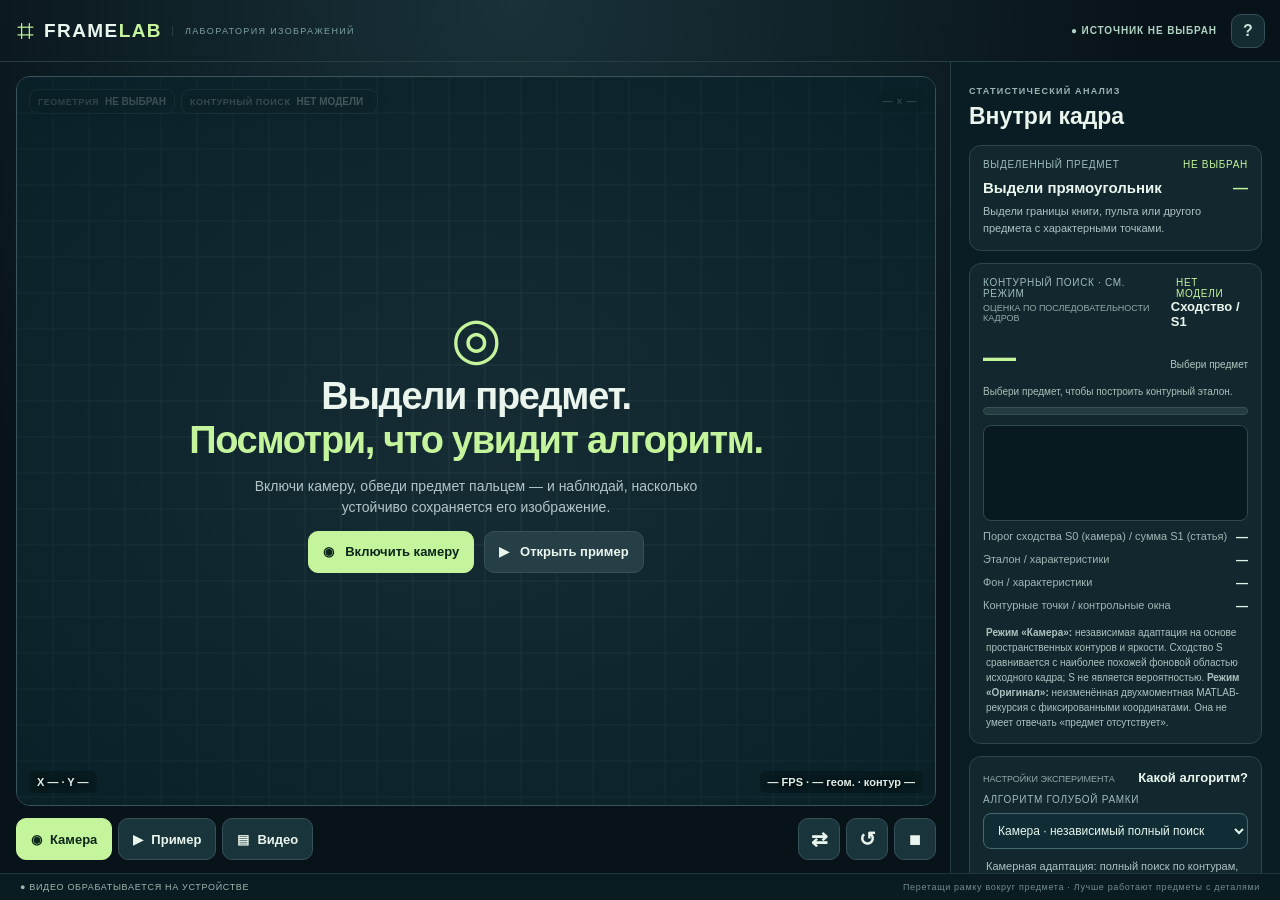
==== commit f4946fa0: "Frame Lab: add moving contour search and absence check, preserve literal MATLAB comparison" ====
--- a/frame-lab/index.html
+++ b/frame-lab/index.html
@@ -61,6 +61,9 @@
 @media(max-height:430px) and (orientation:landscape){.detector-badge{padding:3px 5px}.view-head{align-items:flex-start}}
 
 #scanRange{width:100%;margin:9px 0;padding:10px 9px;border-radius:8px;border:1px solid #3d6670;background:#142c36;color:#e8f5ee;font:inherit;font-size:12px}#scanRange:focus{outline:2px solid #7fdaff}
+/* Compact settings for selecting literal-MATLAB vs moving-camera modes. */
+#paperMode,#scanRange{display:block;width:100%;margin-top:8px;padding:9px 10px;border-radius:8px;border:1px solid #476971;background:#102d36;color:#e4f4ec;font:inherit;font-size:12px}
+#paperMode:focus-visible,#scanRange:focus-visible{outline:2px solid #7fdaff}
 </style>
 </head>
 <body>
@@ -76,7 +79,7 @@
         <div class="view-head">
           <div class="detection-strip" aria-label="Два отдельных индикатора оценки предмета">
             <div class="detector-badge" id="geometryBadge" data-state="idle"><span>ГЕОМЕТРИЯ</span><strong id="trackingPill">НЕ ВЫБРАН</strong></div>
-            <div class="detector-badge" id="bayesBadge" data-state="idle"><span>АЛГОРИТМ СТАТЬИ</span><strong id="bayesDetection">НЕТ МОДЕЛИ</strong><small id="bayesBadgeValue">—</small></div>
+            <div class="detector-badge" id="bayesBadge" data-state="idle"><span>КОНТУРНЫЙ ПОИСК</span><strong id="bayesDetection">НЕТ МОДЕЛИ</strong><small id="bayesBadgeValue">—</small></div>
           </div>
           <span id="resolution">— × —</span>
         </div>
@@ -87,7 +90,7 @@
           <div class="empty-buttons"><button id="bigCamera" class="btn primary">◉ &nbsp; Включить камеру</button><button id="bigDemo" class="btn secondary">▶ &nbsp; Открыть пример</button></div>
         </div>
         <div id="instruction" class="instruction hidden">Обведи предмет рамкой или коснись его, чтобы выбрать область</div>
-        <div class="view-foot"><span id="coords">X — · Y —</span><span><span id="rate">—</span> FPS · <span id="confidence">—</span> геом. · β <span id="bayesInline">—</span></span></div>
+        <div class="view-foot"><span id="coords">X — · Y —</span><span><span id="rate">—</span> FPS · <span id="confidence">—</span> геом. · контур <span id="bayesInline">—</span></span></div>
       </div>
       <nav class="toolbar" aria-label="Управление видео">
         <div class="tools-main"><button id="cameraBtn" class="btn primary">◉ <span>Камера</span></button><button id="demoBtn" class="btn">▶ <span>Пример</span></button><button id="fileBtn" class="btn">▤ <span>Видео</span></button><input id="fileInput" type="file" accept="video/*" hidden></div>
@@ -98,29 +101,40 @@
       <div class="panel-top"><div><span class="eyebrow">СТАТИСТИЧЕСКИЙ АНАЛИЗ</span><h2>Внутри кадра</h2></div><button id="closePanel" class="small-btn close-panel" aria-label="Закрыть анализ">×</button></div>
       <div class="status-card"><div class="small-label">ВЫДЕЛЕННЫЙ ПРЕДМЕТ <span id="trackingStatus">НЕ ВЫБРАН</span></div><div class="status-line"><strong id="trackTitle">Выдели прямоугольник</strong><span id="trackScore">—</span></div><p id="trackDescription">Выдели границы книги, пульта или другого предмета с характерными точками.</p></div>
       <div class="panel-section probability-section" id="bayesSection" aria-label="Байесовская оценка">
-        <div class="small-label">МАТЕМАТИЧЕСКАЯ РЕКУРСИЯ ИЗ MATLAB <span id="bayesPanelStatus">НЕТ МОДЕЛИ</span></div>
-        <div class="section-title"><span>ОЦЕНКА ПО ПОСЛЕДОВАТЕЛЬНОСТИ КАДРОВ</span><strong>Из MATLAB · S1</strong></div>
+        <div class="small-label">КОНТУРНЫЙ ПОИСК · СМ. РЕЖИМ <span id="bayesPanelStatus">НЕТ МОДЕЛИ</span></div>
+        <div class="section-title"><span>ОЦЕНКА ПО ПОСЛЕДОВАТЕЛЬНОСТИ КАДРОВ</span><strong>Сходство / S1</strong></div>
         <div class="bayes-level"><strong id="bayesPercent">—</strong><span id="bayesObservation">Выбери предмет</span></div>
         <p class="bayes-summary" id="bayesMeaning">Число ниже — оценка модели; обнаружение без свежего измерения не подтверждается.</p>
         <div class="bayes-meter"><div id="bayesFill"></div></div>
-        <canvas id="bayesHistory" width="320" height="96" aria-label="График условной вероятности по кадрам"></canvas>
-        <div class="value-pair"><span>Накопленная сумма S1 (формулы 24–25)</span><b id="bayesLogLR">—</b></div>
-        <div class="value-pair"><span>Эталон: среднее / дисперсия</span><b id="bayesObjectFit">—</b></div>
-        <div class="value-pair"><span>Фон: среднее / дисперсия</span><b id="bayesBackgroundFit">—</b></div>
-        <div class="value-pair"><span>Контурных пикселей Q / фрагментов</span><b id="bayesSampleCounts">—</b></div>
-        <p class="note bayes-note">Это <b>двухмоментная рекурсия двух структур по исходным формулам MATLAB</b>, без цветовых гистограмм и без дополнительных эвристических правил признания предмета найденным. Программа хранит состояние каждой выбранной позиции в фиксированной сетке. Если предмет исчез, математическая модель всё равно может продолжать выбирать фрагмент: в оригинале нет отдельной гипотезы «объект отсутствует».</p>
+        <canvas id="bayesHistory" width="320" height="96" aria-label="График сходства или апостериорной оценки по кадрам"></canvas>
+        <div class="value-pair"><span>Порог сходства S0 (камера) / сумма S1 (статья)</span><b id="bayesLogLR">—</b></div>
+        <div class="value-pair"><span>Эталон / характеристики</span><b id="bayesObjectFit">—</b></div>
+        <div class="value-pair"><span>Фон / характеристики</span><b id="bayesBackgroundFit">—</b></div>
+        <div class="value-pair"><span>Контурные точки / контрольные окна</span><b id="bayesSampleCounts">—</b></div>
+        <p class="note bayes-note"><b>Режим «Камера»:</b> независимая адаптация на основе пространственных контуров и яркости. Сходство S сравнивается с наиболее похожей фоновой областью исходного кадра; S не является вероятностью. <b>Режим «Оригинал»:</b> неизменённая двухмоментная MATLAB-рекурсия с фиксированными координатами. Она не умеет отвечать «предмет отсутствует».</p>
       </div>
-      <div class="panel-section"><div class="section-title"><span>НАСТРОЙКИ ЭКСПЕРИМЕНТА</span><strong>Зона поиска статьи</strong></div><label for="scanRange" class="note">Число сдвигов от первого фрагмента. Исходная статья задаёт H и M явно; здесь область определяется твоим выбором, шаг — строго 1 пиксель.</label><select id="scanRange" aria-label="Зона поиска исходного алгоритма"><option value="12">13 × 13 позиций · быстрее</option><option value="24" selected>25 × 25 позиций</option><option value="48">49 × 49 позиций · медленнее</option><option value="50">51 × 51 позиций · параметр как в последнем блоке MATLAB</option></select><div class="value-pair"><span>Последний расчёт в отдельном потоке</span><b id="paperPerf">—</b></div><p class="note">Положение кандидатов не изменяется между кадрами, как указано в статье. Изменение зоны поиска требует повторно выделить предмет.</p></div>
+      <div class="panel-section"><div class="section-title"><span>НАСТРОЙКИ ЭКСПЕРИМЕНТА</span><strong>Какой алгоритм?</strong></div>
+        <label for="paperMode" class="small-label">АЛГОРИТМ ГОЛУБОЙ РАМКИ</label>
+        <select id="paperMode" aria-label="Режим контурного алгоритма">
+          <option value="camera" selected>Камера · независимый полный поиск</option>
+          <option value="literal">Оригинал MATLAB · фиксированная сетка</option>
+        </select>
+        <p class="note" id="paperModeHelp">Камерная адаптация: полный поиск по контурам, без подсказок геометрии. Это не дословная рекурсия статьи.</p>
+        <div id="scanRangeGroup" class="hidden"><label for="scanRange" class="note">Область исходного алгоритма (шаг 1 пиксель).</label>
+          <select id="scanRange" aria-label="Зона поиска исходного алгоритма"><option value="12">13 × 13 позиций · быстрее</option><option value="24" selected>25 × 25 позиций</option><option value="48">49 × 49 позиций · медленнее</option><option value="50">51 × 51 позиций · как в MATLAB</option></select>
+        </div>
+        <div class="value-pair"><span>Последний расчёт в отдельном потоке</span><b id="paperPerf">—</b></div>
+      </div>
       <div class="panel-section"><div class="section-title"><span>ПРЕДОБРАБОТКА</span><strong>Справочная карта изображения</strong></div><canvas id="edges" width="320" height="180"></canvas><div class="value-pair"><span>Средний градиент</span><b id="mean">—</b></div><div class="value-pair"><span>Резкость</span><b id="sharpness">—</b></div></div>
       <div class="panel-section"><div class="section-title"><span>РАСПРЕДЕЛЕНИЕ</span><strong>Справочная статистика кадра</strong></div><canvas id="hist" width="320" height="98"></canvas><div class="params"><div>α<b id="alpha">—</b></div><div>β<b id="beta">—</b></div><div>σ²<b id="variance">—</b></div></div><div class="value-pair"><span>Порог Отсу</span><b id="threshold">—</b></div></div>
-      <p class="note">Рамка следует за согласованным движением характерных точек предмета. Процент согласования — эвристическая оценка качества, а не калиброванная вероятность. Голубая рамка вычисляется по двум структурам, бета-моментам и накоплению суммы вероятностей из исходного MATLAB. Изменены только интерфейс ввода кадров и пользовательская зона поиска. Исторические пути к изображениям и radiopoligon.mat не требуются. Справочные карты в нижних двух панелях построены отдельно для визуализации и не входят в математическую рекурсию статьи. Сравнение ведётся при фиксированной сетке кандидатов — алгоритм статьи не обязан сопровождать сильные изменения ракурса.</p>
+      <p class="note">Зелёная рамка — геометрический трекер. Голубая рамка может работать в двух режимах: «Камера» — отдельный алгоритм пространственного контурного сходства с поиском во всём кадре; «Оригинал MATLAB» — неизменённая двухмоментная рекурсия по фиксированной сетке, с накопленной оценкой S1. В оригинальном режиме отсутствие предмета не моделируется. Ни одна из рамок не подсказывает координаты другой. Для статейного режима radiopoligon.mat не требуется.</p>
     </aside>
   </main>
   <footer class="bottom"><span>● ВИДЕО ОБРАБАТЫВАЕТСЯ НА УСТРОЙСТВЕ</span><span class="bottom-hint">Перетащи рамку вокруг предмета · Лучше работают предметы с деталями</span></footer>
 </div>
 <div id="shade" class="shade hidden"></div>
 <div id="toast" class="toast" role="status" aria-live="polite"></div>
-<div id="help" class="modal-wrap hidden" role="dialog" aria-modal="true" aria-labelledby="helpTitle"><div class="modal"><button id="closeHelp" class="small-btn modal-close">×</button><span class="eyebrow">КАК ЭТО РАБОТАЕТ</span><h2 id="helpTitle">Сравнение двух моделей на предмете</h2><ol><li>Открой «Камера» и разреши доступ. Для математического алгоритма выбранный исходный кадр становится эталоном.</li><li>Пальцем нарисуй прямоугольник вокруг книги, пульта, игрушки или другого предмета. Быстрое касание выберет небольшую область автоматически.</li><li>Медленно обходи неподвижный предмет. Рамка следует за точками внутри него. Зелёная рамка показывает согласованное движение точек внутри предмета; жёлтая пунктирная рамка означает временную потерю: память сохраняется, начинается поиск во всём кадре.</li><li>Зелёная рамка обозначает геометрический трекер. Голубая — результат исходной математической рекурсии статьи на фиксированной сетке кандидатов. Её вероятность — условная вероятность первой структуры, а не вероятность наличия предмета. Сильная смена ракурса нарушает предположение о фиксированных пикселях.</li><li>Открой «Анализ», чтобы увидеть карты границ и статистику.</li><li>Нажми ↺ для нового выбора. Попробуй «Пример», если камера недоступна.</li></ol><p>Лучше работают предметы с надписями, углами и узорами. При обходе предмета меняются видимые грани: сильный поворот или выход из кадра могут привести к временному поиску. Сайт запоминает характерные точки нескольких успешных ракурсов и пытается найти объект снова, когда он возвращается в кадр. При сильной смене внешнего вида может потребоваться повторный выбор. Панель «Анализ» показывает сумму накопленных апостериорных вероятностей, число кандидатов и время одного вычисления. В исходном MATLAB отсутствует явный механизм состояния «объект отсутствует».</p><button id="okayHelp" class="btn primary" style="margin-top:12px">Понятно</button></div></div>
+<div id="help" class="modal-wrap hidden" role="dialog" aria-modal="true" aria-labelledby="helpTitle"><div class="modal"><button id="closeHelp" class="small-btn modal-close">×</button><span class="eyebrow">КАК ЭТО РАБОТАЕТ</span><h2 id="helpTitle">Сравнение двух моделей на предмете</h2><ol><li>Открой «Камера» и разреши доступ. Для математического алгоритма выбранный исходный кадр становится эталоном.</li><li>Пальцем нарисуй прямоугольник вокруг книги, пульта, игрушки или другого предмета. Быстрое касание выберет небольшую область автоматически.</li><li>Медленно обходи неподвижный предмет. Рамка следует за точками внутри него. Зелёная рамка показывает согласованное движение точек внутри предмета; жёлтая пунктирная рамка означает временную потерю: память сохраняется, начинается поиск во всём кадре.</li><li>Зелёная рамка обозначает геометрический трекер. Голубая по умолчанию использует камерную адаптацию для движения по всему кадру. В панели «Анализ» можно переключить её на буквальную рекурсию исходного MATLAB с фиксированной сеткой. В этом режиме показывается выбранный фрагмент, а не доказательство наличия предмета.</li><li>Открой «Анализ», чтобы увидеть карты границ и статистику.</li><li>Нажми ↺ для нового выбора. Попробуй «Пример», если камера недоступна.</li></ol><p>У камерной контурной адаптации пока нет памяти новых ракурсов, поэтому она может уступать геометрии при обходе предмета. Режим MATLAB сохранён без исправлений математических формул: накопленная S1 может сохранять старый фрагмент и после исчезновения предмета, а вычисленная p1 иногда выходит за пределы [0, 1]. В камерной адаптации это уже не обозначается как «найдено». Оба алгоритма работают локально.</p><button id="okayHelp" class="btn primary" style="margin-top:12px">Понятно</button></div></div>
 <video id="video" playsinline autoplay muted style="display:none"></video>
 <script>
 // ===== vision.js =====
@@ -723,7 +737,7 @@
  cc.fillStyle='#aac9bd';cc.font='10px system-ui';cc.fillText('1',4,12);cc.fillText('0',4,h-5);
 }
 function paintStatuses(){
- const g=s.geom,b=s.bayesResult;
+ const g=s.geom,b=s.bayesResult,cam=$('paperMode').value==='camera';
  let gs='idle',gt='НЕ ВЫБРАН';
  if(s.tracker){if(g?.found){gs=g.recovered?'recovered':'found';gt=g.recovered?'ВОССТАНОВЛЕН':'НАЙДЕН';}else{gs='search';gt='ИЩЕТ';}}
  $('geometryBadge').dataset.state=gs;$('trackingPill').textContent=gt;
@@ -731,34 +745,43 @@
  if(s.bayesModel){
   if(!s.paperInitialized){bs='search';bt='ПОДГОТОВКА';}
   else if(b?.error){bs='unavailable';bt='НЕТ ДАННЫХ';}
-  else if(b?.found){bs='match';bt='ВЫБРАН ФРАГМЕНТ';}
-  else {bs='search';bt='НЕТ ОЦЕНКИ';}
+  else if(b?.found){bs='match';bt=cam?'НАЙДЕН':'ВЫБРАН ФРАГМЕНТ';}
+  else {bs='search';bt=cam?'ИЩЕТ':'НЕТ ОЦЕНКИ';}
  }
  $('bayesBadge').dataset.state=bs;$('bayesDetection').textContent=bt;
- const prob=b?.posteriorValid&&Number.isFinite(b?.posterior)?`${(b.posterior*100).toFixed(1)}%`:'P1: некорр.';
+ const prob=cam?(Number.isFinite(b?.score)?'S '+b.score.toFixed(2):''):
+   (b?.posteriorValid&&Number.isFinite(b?.posterior)?`${(b.posterior*100).toFixed(1)}%`:'P1: некорр.');
  $('bayesBadgeValue').textContent=b?prob:'';$('bayesPanelStatus').textContent=bt;
  $('bayesInline').textContent=prob||'—';
- $('bayesMeaning').textContent=!s.bayesModel?'Выбери предмет, чтобы выполнить исходную байесовскую рекурсию из MATLAB.':
-   !s.paperInitialized?'Сохраняется контурный эталон и состояния двух структур для всех кандидатов.':
-   b?.error?b.error:
-   'Показана апостериорная вероятность первой структуры УЖЕ ВЫБРАННОГО фрагмента, а не вероятность существования предмета. Алгоритм статьи не имеет отдельного состояния «объект отсутствует».';
+ $('bayesMeaning').textContent=!s.bayesModel?'Выбери предмет, чтобы построить контурный эталон.':
+   !s.paperInitialized?'Строится модель по исходному кадру.':
+   b?.error?b.error:cam?
+   'КАМЕРНАЯ АДАПТАЦИЯ: сравниваются пространственные контуры, затем проверяется отличие от начального фона. S — корреляция, НЕ вероятность. Формулы оригинальной рекурсии доступны в соседнем режиме.':
+   'ОРИГИНАЛ MATLAB: апостериорная вероятность первой структуры уже выбранного фрагмента, а не вероятность существования предмета. Оригинал не моделирует отсутствие объекта.';
 }
 function probabilityDiagnostics(){
  if(!s.bayesModel){resetProbabilityUI();paintStatuses();return;}
- const m=s.bayesModel,r=s.bayesResult,prob=r?.posteriorValid&&Number.isFinite(r?.posterior)?r.posterior*100:null;
- $('bayesPercent').textContent=prob===null?(r?.found?'P1 неверна':'—'):`${prob.toFixed(1)}%`;
- $('bayesObservation').textContent=r?.found?`Кадр ${r.frame} · ${r.evaluated}/${r.candidates} областей · вне [0,1]: ${r.nonProbability}`:(m.error||'Подготовка или нет решения');
- $('bayesLogLR').textContent=Number.isFinite(r?.score)?r.score.toFixed(4):'—';
+ const m=s.bayesModel,r=s.bayesResult,cam=$('paperMode').value==='camera';
+ const prob=cam?(Number.isFinite(r?.relative)?r.relative*100:null):
+   (r?.posteriorValid&&Number.isFinite(r?.posterior)?r.posterior*100:null);
+ $('bayesPercent').textContent=cam?(Number.isFinite(r?.score)?`S = ${r.score.toFixed(3)}`:'—'):
+   (prob===null?(r?.found?'P1 неверна':'—'):`${prob.toFixed(1)}%`);
+ $('bayesObservation').textContent=cam?(r?.found?`Кадр ${r.frame} · предмет подтверждён`:
+   (r?.frame?`Кадр ${r.frame} · совпадение не найдено`:'Подготовка')):
+   (r?.found?`Кадр ${r.frame} · ${r.evaluated}/${r.candidates} областей · вне [0,1]: ${r.nonProbability}`:(m.error||'Подготовка или нет решения'));
+ $('bayesLogLR').textContent=cam?(Number.isFinite(r?.threshold)?`S0 = ${r.threshold.toFixed(3)}`:'—'):
+   (Number.isFinite(r?.score)?r.score.toFixed(4):'—');
  const fmt=(mean,v)=>Number.isFinite(mean)&&Number.isFinite(v)?`${mean.toFixed(3)} / ${v.toFixed(4)}`:'—';
- $('bayesObjectFit').textContent=fmt(s.paperStats?.signalMean,s.paperStats?.signalVar);
- $('bayesBackgroundFit').textContent=fmt(s.paperStats?.backgroundMean,s.paperStats?.backgroundVar);
- $('bayesSampleCounts').textContent=s.paperStats?`${s.paperStats.Q} / ${s.paperStats.range.rows*s.paperStats.range.cols}`:'—';
+ $('bayesObjectFit').textContent=cam?'Собель + яркость':fmt(s.paperStats?.signalMean,s.paperStats?.signalVar);
+ $('bayesBackgroundFit').textContent=cam?'Фон первого кадра':fmt(s.paperStats?.backgroundMean,s.paperStats?.backgroundVar);
+ $('bayesSampleCounts').textContent=cam?(s.paperStats?`${s.paperStats.Q} / ${s.paperStats.nullN}`:'—'):
+   (s.paperStats?`${s.paperStats.Q} / ${s.paperStats.range.rows*s.paperStats.range.cols}`:'—');
  $('bayesFill').style.width=prob===null?'0%':`${Math.max(0,Math.min(100,prob))}%`;
- $('bayesFill').style.background='#7fdaff';
+ $('bayesFill').style.background=cam?(r?.found?'#7fdaff':'#fbc57b'):'#7fdaff';
  $('paperPerf').textContent=s.paperMs===null?'—':`${s.paperMs.toFixed(1)} мс`;
  redrawBayesHistory(m);paintStatuses();
 }
-const PAPER_WORKER_SOURCE="/**\n * Literal mathematical recursion of the supplied MATLAB 'matlab_reference.m'\n * for a fixed-grid image-fragment comparison (general laboratory imagery).\n * The coefficients, beta-moment equations, two structural hypotheses,\n * SUM of per-pixel likelihoods, prior p1=p2=0.5 and accumulated S1 score\n * correspond to the source. This is NOT the earlier color-likelihood model.\n *\n * Three explicit browser adapters are NOT from the source script:\n *   pixel input instead of hardcoded paths/mat file,\n *   candidate scan region from the user-chosen box,\n *   repeated real camera observations instead of duplicated k2 arrays.\n */\nconst PAPER={edgeThreshold:.4, currentThreshold:.2, p01:.5,p02:.5,bb:1,\n  initMax:.5,referenceBoxInclusive:true};\nconst finite=x=>Number.isFinite(x);\nconst clamp=(v,a,b)=>Math.min(b,Math.max(a,v));\n\n/** MATLAB rgb2gray uint8 approximation: weighted conversion rounded to uint8. */\nfunction grayscale(raw,w,h){\n const rgb=raw.data??raw;\n const out=new Float64Array(w*h);\n for(let i=0;i<out.length;i++){\n  const p=i*4;\n  out[i]=Math.round(.29893602129377539*rgb[p]+.58704307445112136*rgb[p+1]+.11402090425510326*rgb[p+2]);\n }\n return out;\n}\n/** 5x5 all-ones imfilter(...,'replicate'), no divide by 25 (as MATLAB). */\nfunction filter5(src,w,h){\n const row=new Float64Array(w*h),out=new Float64Array(w*h);\n for(let y=0;y<h;y++)for(let x=0;x<w;x++){\n  let v=0;for(let dx=-2;dx<=2;dx++)v+=src[y*w+clamp(x+dx,0,w-1)];\n  row[y*w+x]=v;\n }\n for(let y=0;y<h;y++)for(let x=0;x<w;x++){\n  let v=0;for(let dy=-2;dy<=2;dy++)v+=row[clamp(y+dy,0,h-1)*w+x];\n  out[y*w+x]=v;\n }\n return out;\n}\nfunction sobelMagnitude(src,w,h){\n const out=new Float64Array(w*h);\n for(let y=0;y<h;y++)for(let x=0;x<w;x++){\n  const xm=clamp(x-1,0,w-1),xp=clamp(x+1,0,w-1);\n  const ym=clamp(y-1,0,h-1),yp=clamp(y+1,0,h-1);\n  const a=src[ym*w+xm],b=src[ym*w+x],c=src[ym*w+xp];\n  const d=src[y*w+xm],f=src[y*w+xp];\n  const g=src[yp*w+xm],i=src[yp*w+x],j=src[yp*w+xp];\n  const s1=a+2*d+g-c-2*f-j;\n  const s2=-(a+2*b+c)+g+2*i+j;\n  out[y*w+x]=Math.hypot(s1,s2);\n }\n return out;\n}\nfunction normalize01(src){\n let lo=Infinity,hi=-Infinity;\n for(const v of src){if(v<lo)lo=v;if(v>hi)hi=v;}\n if(!finite(lo)||!finite(hi)||hi===lo)return {error:'Однородное изображение: невозможно нормировать Собеля (max=min).'};\n const out=new Float64Array(src.length),scale=1/(hi-lo);\n for(let i=0;i<out.length;i++)out[i]=(src[i]-lo)*scale;\n return {data:out,min:lo,max:hi};\n}\nfunction preprocess(raw,w,h,iterations){\n let g=grayscale(raw,w,h);\n for(let i=0;i<iterations;i++)g=filter5(g,w,h);\n const magnitude=sobelMagnitude(g,w,h),normalized=normalize01(magnitude);\n if(normalized.error)return normalized;\n return normalized;\n}\nfunction sampleMoments(arr,condition){\n let n=0,mean=0,m2=0;\n for(const x of arr){if(condition&&!condition(x))continue;n++; const delta=x-mean;mean+=delta/n;m2+=delta*(x-mean);}\n return {n,mean,variance:n>1?m2/(n-1):NaN};\n}\nfunction getReference(raw,w,h,box){\n const pre=preprocess(raw,w,h,3);\n if(pre.error)return pre;\n const {data}=pre,b=PAPER.edgeThreshold;\n const signal=sampleMoments(data,v=>v>b),background=sampleMoments(data,v=>v<b);\n if(signal.n<2||background.n<2||signal.variance<=0||background.variance<=0)\n  return {error:'Для исходной статистики недостаточно контурных и фоновых пикселей.'};\n const points=[];\n const x0=clamp(Math.round(box.x),0,w-1),y0=clamp(Math.round(box.y),0,h-1);\n const ww=clamp(Math.round(box.w),1,w-x0),hh=clamp(Math.round(box.h),1,h-y0);\n // MATLAB reference fragment i0e:i0e+a and j0e:j0e+c is inclusive;\n // the UI rectangle has width/height in pixels so the selected extent matches it.\n // MATLAB find() enumerates qualifying elements in column-major order.\n for(let x=0;x<ww;x++)for(let y=0;y<hh;y++){\n  const value=data[(y0+y)*w+(x0+x)];\n  if(value>b)points.push({x,y,value});\n }\n if(points.length<3)return {error:'Внутри рамки почти нет контуров выше порога 0,4. Укажи детализированный предмет.'};\n return {width:w,height:h,box:{x:x0,y:y0,w:ww,h:hh},points,\n  signal,background,threshold:b,pre};\n}\nfunction getObservation(raw,w,h,referenceSignalMean){\n const pre=preprocess(raw,w,h,2);\n if(pre.error)return pre;\n const data=pre.data,bt=PAPER.currentThreshold;\n const high=sampleMoments(data,v=>v>bt),low=sampleMoments(data,v=>v<bt);\n if(high.n<2||low.n<2||!finite(high.variance)||!finite(low.variance))\n  return {error:'Для текущего изображения недостаточно пикселей по обе стороны порога 0,2.'};\n const shift=referenceSignalMean-high.mean;\n const shifted=new Float64Array(data.length);\n for(let i=0;i<data.length;i++)shifted[i]=data[i]+shift; // Literal MATLAB I_0_12 + (mc-mct), no clamp.\n return {data:shifted,high,low,shift,pre};\n}\n/** Exact f,X,W algebra from f1,X1,W1 in the MATLAB loop, via beta moments. */\nfunction momentsUpdate(mu,theta,increment,z){\n const thetaPred=theta+increment;\n const variance=thetaPred-mu*mu;\n if(!finite(variance)||variance===0)return {invalid:true};\n const gamma=mu*(1-mu)/variance-1;\n const alpha=mu*gamma;\n if(!finite(gamma)||!finite(alpha)||!finite(z))return {invalid:true};\n if(gamma===0||gamma===-1||gamma===-2||gamma===-3)return {invalid:true};\n const e1=alpha/gamma;\n const e2=e1*(alpha+1)/(gamma+1);\n const e3=e2*(alpha+2)/(gamma+2);\n const e4=e3*(alpha+3)/(gamma+3);\n const c0=.75*(1-z*z),c1=1.5*z,c2=-.75;\n const f=c0+c1*e1+c2*e2;\n const X=c0*e1+c1*e2+c2*e3;\n const V=c0*e2+c1*e3+c2*e4;\n const nextMu=X/f,nextTheta=V/f;\n if(!finite(f)||!finite(nextMu)||!finite(nextTheta)||f===0)return {invalid:true};\n return {f,mu:nextMu,theta:nextTheta,variance,gamma,alpha,c0,c1,c2};\n}\n/** Search grid is the input of the original fragment-index formulation (H,M). */\nfunction createState(reference,observation,range){\n if(reference.error||observation.error)return {error:reference.error||observation.error};\n const {width:w,height:h,box,points,signal,background}=reference;\n // The rectangular fragment left-top (i0+h,j0+m) is constant across frames.\n const xmin=clamp(box.x-Math.floor(range/2),0,w-box.w),ymin=clamp(box.y-Math.floor(range/2),0,h-box.h);\n const xmax=clamp(xmin+range,0,w-box.w),ymax=clamp(ymin+range,0,h-box.h);\n const cols=xmax-xmin+1,rows=ymax-ymin+1,classes=cols*rows,Q=points.length;\n if(classes<=0)return {error:'Неверная область поиска.'};\n // Note the exact MATLAB indexing: i=ic(q)+i0+h and j=jc(q)+j0+m,\n // with ic,jc starting at 1. In 0-based memory this samples box origin+offset+1.\n // Candidates touching the last pixel therefore need one extra boundary pixel.\n const qx=new Int16Array(Q),qy=new Int16Array(Q);\n for(let i=0;i<Q;i++){qx[i]=points[i].x;qy[i]=points[i].y;}\n const count=Q*classes;\n const mu1=new Float64Array(count),mu2=new Float64Array(count),th1=new Float64Array(count),th2=new Float64Array(count);\n mu1.fill(signal.mean);mu2.fill(background.mean);\n th1.fill(signal.variance+signal.mean**2);\n // MATLAB initializes theta2 = Rft + mft², Rft from current image, not ref.\n th2.fill(observation.low.variance+background.mean**2);\n const prob1=new Float64Array(classes),prob2=new Float64Array(classes),score=new Float64Array(classes);\n prob1.fill(.5);prob2.fill(.5);\n return {w,h,box,range:{xmin,xmax,ymin,ymax,cols,rows},Q,qx,qy,mu1,mu2,th1,th2,prob1,prob2,score,\n  Rc:signal.variance,Rct:observation.high.variance,Rft:observation.low.variance,\n  referenceMean:signal.mean,frame:0,scoreMax:.5,selected:null,invalid:0};\n}\n/** One sequential frame of the literal source recursion; candidate states persist. */\nfunction stepArticle(state,observation){\n if(observation.error)return {found:false,error:observation.error};\n const {w,h,range,Q,qx,qy,mu1,mu2,th1,th2,prob1,prob2,score,Rct,Rft}=state;\n let evaluated=0,invalid=0,active=0,bestIndex=-1,nonProbability=0;\n let bestScore=state.scoreMax; const data=observation.data;\n for(let r=0;r<range.rows;r++)for(let c=0;c<range.cols;c++){\n  const pos=r*range.cols+c;const base=pos*Q;\n  const top=range.ymin+r,left=range.xmin+c;\n  let sumF1=0,sumF2=0,ok=true;\n  for(let q=0;q<Q;q++){\n   // As in MATLAB, local indices ic,jc are 1-based and added to i0,j0.\n   const x=left+qx[q]+1,y=top+qy[q]+1;\n   if(x<0||x>=w||y<0||y>=h){ok=false;break;}\n   const z=data[y*w+x]; const p=base+q;\n   const v1=momentsUpdate(mu1[p],th1[p],Rct,z);\n   const v2=momentsUpdate(mu2[p],th2[p],Rft,z);\n   if(v1.invalid||v2.invalid){ok=false;break;}\n   // Exact MATLAB stores the updated moment states and sums f_q, not product.\n   mu1[p]=v1.mu;mu2[p]=v2.mu;th1[p]=v1.theta;th2[p]=v2.theta;\n   sumF1+=v1.f;sumF2+=v2.f;\n  }\n  if(!ok){invalid++;continue;}\n  const norm=prob1[pos]*sumF1+prob2[pos]*sumF2;\n  if(!finite(norm)||norm===0){invalid++;continue;}\n  const next1=prob1[pos]*sumF1/norm,next2=prob2[pos]*sumF2/norm;\n  if(!finite(next1)||!finite(next2)){invalid++;continue;}\n  prob1[pos]=next1;prob2[pos]=next2;\n  if(next1<0||next1>1||next2<0||next2>1)nonProbability++;\n  evaluated++;\n  if(next1>next2){\n   active++;score[pos]+=next1;\n   if(score[pos]>=bestScore){bestScore=score[pos];bestIndex=pos;}\n  }\n }\n state.invalid+=invalid;state.frame++;\n // MATLAB S1cir_max monotonically increases; if no new maximum, hold old location.\n if(bestIndex>=0){state.scoreMax=bestScore;state.selected=bestIndex;}\n const ix=state.selected;\n const found=ix!==null;\n const x=found?range.xmin+ix%range.cols:null,y=found?range.ymin+Math.floor(ix/range.cols):null;\n return {found,box:found?{x,y,w:state.box.w,h:state.box.h}:null,score:state.scoreMax,\n  posterior:found?state.prob1[ix]:null,posteriorValid:found&&state.prob1[ix]>=0&&state.prob1[ix]<=1,\n  nonProbability,frame:state.frame,evaluated,invalid,active,\n  candidates:range.rows*range.cols,Q,range:state.range,\n  note:'Накопленный максимум соответствует алгоритму MATLAB; отсутствие объекта отдельно не моделируется.'};\n}\n\n/* Isolated browser worker; pure article_core.js is inlined in the one-file build. */\nlet articleState=null;\nlet reference=null;\nlet sessionId=0;\nself.onmessage=(event)=>{\n const m=event.data;\n const now=performance.now();\n try{\n  if(m.type==='initialize'){\n   sessionId=m.session;\n   const raw=new Uint8ClampedArray(m.buffer);\n   reference=getReference(raw,m.w,m.h,m.box);\n   if(reference.error){self.postMessage({type:'error',session:sessionId,error:reference.error});return;}\n   const first=getObservation(raw,m.w,m.h,reference.signal.mean);\n   if(first.error){self.postMessage({type:'error',session:sessionId,error:first.error});return;}\n   articleState=createState(reference,first,m.range);\n   if(articleState.error){self.postMessage({type:'error',session:sessionId,error:articleState.error});return;}\n   self.postMessage({type:'initialized',session:sessionId,stats:{Q:reference.points.length,range:articleState.range,\n    signalMean:reference.signal.mean,signalVar:reference.signal.variance,\n    backgroundMean:reference.background.mean,backgroundVar:reference.background.variance,\n    currentSignalVar:first.high.variance,currentBackgroundVar:first.low.variance,\n    initMs:performance.now()-now}});\n   return;\n  }\n  if(m.type==='frame'&&articleState&&m.session===sessionId){\n   const obs=getObservation(new Uint8ClampedArray(m.buffer),m.w,m.h,reference.signal.mean);\n   const outcome=stepArticle(articleState,obs);\n   self.postMessage({type:'result',session:sessionId,result:outcome,ms:performance.now()-now});\n  }\n }catch(error){self.postMessage({type:'error',session:sessionId,error:String(error?.message??error)});}\n};\n";
+const PAPER_WORKER_SOURCE="/**\n * Literal mathematical recursion of the supplied MATLAB 'matlab_reference.m'\n * for a fixed-grid image-fragment comparison (general laboratory imagery).\n * The coefficients, beta-moment equations, two structural hypotheses,\n * SUM of per-pixel likelihoods, prior p1=p2=0.5 and accumulated S1 score\n * correspond to the source. This is NOT the earlier color-likelihood model.\n *\n * Three explicit browser adapters are NOT from the source script:\n *   pixel input instead of hardcoded paths/mat file,\n *   candidate scan region from the user-chosen box,\n *   repeated real camera observations instead of duplicated k2 arrays.\n */\nconst PAPER={edgeThreshold:.4, currentThreshold:.2, p01:.5,p02:.5,bb:1,\n  initMax:.5,referenceBoxInclusive:true};\nconst finite=x=>Number.isFinite(x);\nconst clamp=(v,a,b)=>Math.min(b,Math.max(a,v));\n\n/** MATLAB rgb2gray uint8 approximation: weighted conversion rounded to uint8. */\nfunction grayscale(raw,w,h){\n const rgb=raw.data??raw;\n const out=new Float64Array(w*h);\n for(let i=0;i<out.length;i++){\n  const p=i*4;\n  out[i]=Math.round(.29893602129377539*rgb[p]+.58704307445112136*rgb[p+1]+.11402090425510326*rgb[p+2]);\n }\n return out;\n}\n/** 5x5 all-ones imfilter(...,'replicate'), no divide by 25 (as MATLAB). */\nfunction filter5(src,w,h){\n const row=new Float64Array(w*h),out=new Float64Array(w*h);\n for(let y=0;y<h;y++)for(let x=0;x<w;x++){\n  let v=0;for(let dx=-2;dx<=2;dx++)v+=src[y*w+clamp(x+dx,0,w-1)];\n  row[y*w+x]=v;\n }\n for(let y=0;y<h;y++)for(let x=0;x<w;x++){\n  let v=0;for(let dy=-2;dy<=2;dy++)v+=row[clamp(y+dy,0,h-1)*w+x];\n  out[y*w+x]=v;\n }\n return out;\n}\nfunction sobelMagnitude(src,w,h){\n const out=new Float64Array(w*h);\n for(let y=0;y<h;y++)for(let x=0;x<w;x++){\n  const xm=clamp(x-1,0,w-1),xp=clamp(x+1,0,w-1);\n  const ym=clamp(y-1,0,h-1),yp=clamp(y+1,0,h-1);\n  const a=src[ym*w+xm],b=src[ym*w+x],c=src[ym*w+xp];\n  const d=src[y*w+xm],f=src[y*w+xp];\n  const g=src[yp*w+xm],i=src[yp*w+x],j=src[yp*w+xp];\n  const s1=a+2*d+g-c-2*f-j;\n  const s2=-(a+2*b+c)+g+2*i+j;\n  out[y*w+x]=Math.hypot(s1,s2);\n }\n return out;\n}\nfunction normalize01(src){\n let lo=Infinity,hi=-Infinity;\n for(const v of src){if(v<lo)lo=v;if(v>hi)hi=v;}\n if(!finite(lo)||!finite(hi)||hi===lo)return {error:'Однородное изображение: невозможно нормировать Собеля (max=min).'};\n const out=new Float64Array(src.length),scale=1/(hi-lo);\n for(let i=0;i<out.length;i++)out[i]=(src[i]-lo)*scale;\n return {data:out,min:lo,max:hi};\n}\nfunction preprocess(raw,w,h,iterations){\n let g=grayscale(raw,w,h);\n for(let i=0;i<iterations;i++)g=filter5(g,w,h);\n const magnitude=sobelMagnitude(g,w,h),normalized=normalize01(magnitude);\n if(normalized.error)return normalized;\n return normalized;\n}\nfunction sampleMoments(arr,condition){\n let n=0,mean=0,m2=0;\n for(const x of arr){if(condition&&!condition(x))continue;n++; const delta=x-mean;mean+=delta/n;m2+=delta*(x-mean);}\n return {n,mean,variance:n>1?m2/(n-1):NaN};\n}\nfunction getReference(raw,w,h,box){\n const pre=preprocess(raw,w,h,3);\n if(pre.error)return pre;\n const {data}=pre,b=PAPER.edgeThreshold;\n const signal=sampleMoments(data,v=>v>b),background=sampleMoments(data,v=>v<b);\n if(signal.n<2||background.n<2||signal.variance<=0||background.variance<=0)\n  return {error:'Для исходной статистики недостаточно контурных и фоновых пикселей.'};\n const points=[];\n const x0=clamp(Math.round(box.x),0,w-1),y0=clamp(Math.round(box.y),0,h-1);\n const ww=clamp(Math.round(box.w),1,w-x0),hh=clamp(Math.round(box.h),1,h-y0);\n // MATLAB reference fragment i0e:i0e+a and j0e:j0e+c is inclusive;\n // the UI rectangle has width/height in pixels so the selected extent matches it.\n // MATLAB find() enumerates qualifying elements in column-major order.\n for(let x=0;x<ww;x++)for(let y=0;y<hh;y++){\n  const value=data[(y0+y)*w+(x0+x)];\n  if(value>b)points.push({x,y,value});\n }\n if(points.length<3)return {error:'Внутри рамки почти нет контуров выше порога 0,4. Укажи детализированный предмет.'};\n return {width:w,height:h,box:{x:x0,y:y0,w:ww,h:hh},points,\n  signal,background,threshold:b,pre};\n}\nfunction getObservation(raw,w,h,referenceSignalMean){\n const pre=preprocess(raw,w,h,2);\n if(pre.error)return pre;\n const data=pre.data,bt=PAPER.currentThreshold;\n const high=sampleMoments(data,v=>v>bt),low=sampleMoments(data,v=>v<bt);\n if(high.n<2||low.n<2||!finite(high.variance)||!finite(low.variance))\n  return {error:'Для текущего изображения недостаточно пикселей по обе стороны порога 0,2.'};\n const shift=referenceSignalMean-high.mean;\n const shifted=new Float64Array(data.length);\n for(let i=0;i<data.length;i++)shifted[i]=data[i]+shift; // Literal MATLAB I_0_12 + (mc-mct), no clamp.\n return {data:shifted,high,low,shift,pre};\n}\n/** Exact f,X,W algebra from f1,X1,W1 in the MATLAB loop, via beta moments. */\nfunction momentsUpdate(mu,theta,increment,z){\n const thetaPred=theta+increment;\n const variance=thetaPred-mu*mu;\n if(!finite(variance)||variance===0)return {invalid:true};\n const gamma=mu*(1-mu)/variance-1;\n const alpha=mu*gamma;\n if(!finite(gamma)||!finite(alpha)||!finite(z))return {invalid:true};\n if(gamma===0||gamma===-1||gamma===-2||gamma===-3)return {invalid:true};\n const e1=alpha/gamma;\n const e2=e1*(alpha+1)/(gamma+1);\n const e3=e2*(alpha+2)/(gamma+2);\n const e4=e3*(alpha+3)/(gamma+3);\n const c0=.75*(1-z*z),c1=1.5*z,c2=-.75;\n const f=c0+c1*e1+c2*e2;\n const X=c0*e1+c1*e2+c2*e3;\n const V=c0*e2+c1*e3+c2*e4;\n const nextMu=X/f,nextTheta=V/f;\n if(!finite(f)||!finite(nextMu)||!finite(nextTheta)||f===0)return {invalid:true};\n return {f,mu:nextMu,theta:nextTheta,variance,gamma,alpha,c0,c1,c2};\n}\n/** Search grid is the input of the original fragment-index formulation (H,M). */\nfunction createState(reference,observation,range){\n if(reference.error||observation.error)return {error:reference.error||observation.error};\n const {width:w,height:h,box,points,signal,background}=reference;\n // The rectangular fragment left-top (i0+h,j0+m) is constant across frames.\n const xmin=clamp(box.x-Math.floor(range/2),0,w-box.w),ymin=clamp(box.y-Math.floor(range/2),0,h-box.h);\n const xmax=clamp(xmin+range,0,w-box.w),ymax=clamp(ymin+range,0,h-box.h);\n const cols=xmax-xmin+1,rows=ymax-ymin+1,classes=cols*rows,Q=points.length;\n if(classes<=0)return {error:'Неверная область поиска.'};\n // Note the exact MATLAB indexing: i=ic(q)+i0+h and j=jc(q)+j0+m,\n // with ic,jc starting at 1. In 0-based memory this samples box origin+offset+1.\n // Candidates touching the last pixel therefore need one extra boundary pixel.\n const qx=new Int16Array(Q),qy=new Int16Array(Q);\n for(let i=0;i<Q;i++){qx[i]=points[i].x;qy[i]=points[i].y;}\n const count=Q*classes;\n const mu1=new Float64Array(count),mu2=new Float64Array(count),th1=new Float64Array(count),th2=new Float64Array(count);\n mu1.fill(signal.mean);mu2.fill(background.mean);\n th1.fill(signal.variance+signal.mean**2);\n // MATLAB initializes theta2 = Rft + mft², Rft from current image, not ref.\n th2.fill(observation.low.variance+background.mean**2);\n const prob1=new Float64Array(classes),prob2=new Float64Array(classes),score=new Float64Array(classes);\n prob1.fill(.5);prob2.fill(.5);\n return {w,h,box,range:{xmin,xmax,ymin,ymax,cols,rows},Q,qx,qy,mu1,mu2,th1,th2,prob1,prob2,score,\n  Rc:signal.variance,Rct:observation.high.variance,Rft:observation.low.variance,\n  referenceMean:signal.mean,frame:0,scoreMax:.5,selected:null,invalid:0};\n}\n/** One sequential frame of the literal source recursion; candidate states persist. */\nfunction stepArticle(state,observation){\n if(observation.error)return {found:false,error:observation.error};\n const {w,h,range,Q,qx,qy,mu1,mu2,th1,th2,prob1,prob2,score,Rct,Rft}=state;\n let evaluated=0,invalid=0,active=0,bestIndex=-1,nonProbability=0;\n let bestScore=state.scoreMax; const data=observation.data;\n for(let r=0;r<range.rows;r++)for(let c=0;c<range.cols;c++){\n  const pos=r*range.cols+c;const base=pos*Q;\n  const top=range.ymin+r,left=range.xmin+c;\n  let sumF1=0,sumF2=0,ok=true;\n  for(let q=0;q<Q;q++){\n   // As in MATLAB, local indices ic,jc are 1-based and added to i0,j0.\n   const x=left+qx[q]+1,y=top+qy[q]+1;\n   if(x<0||x>=w||y<0||y>=h){ok=false;break;}\n   const z=data[y*w+x]; const p=base+q;\n   const v1=momentsUpdate(mu1[p],th1[p],Rct,z);\n   const v2=momentsUpdate(mu2[p],th2[p],Rft,z);\n   if(v1.invalid||v2.invalid){ok=false;break;}\n   // Exact MATLAB stores the updated moment states and sums f_q, not product.\n   mu1[p]=v1.mu;mu2[p]=v2.mu;th1[p]=v1.theta;th2[p]=v2.theta;\n   sumF1+=v1.f;sumF2+=v2.f;\n  }\n  if(!ok){invalid++;continue;}\n  const norm=prob1[pos]*sumF1+prob2[pos]*sumF2;\n  if(!finite(norm)||norm===0){invalid++;continue;}\n  const next1=prob1[pos]*sumF1/norm,next2=prob2[pos]*sumF2/norm;\n  if(!finite(next1)||!finite(next2)){invalid++;continue;}\n  prob1[pos]=next1;prob2[pos]=next2;\n  if(next1<0||next1>1||next2<0||next2>1)nonProbability++;\n  evaluated++;\n  if(next1>next2){\n   active++;score[pos]+=next1;\n   if(score[pos]>=bestScore){bestScore=score[pos];bestIndex=pos;}\n  }\n }\n state.invalid+=invalid;state.frame++;\n // MATLAB S1cir_max monotonically increases; if no new maximum, hold old location.\n if(bestIndex>=0){state.scoreMax=bestScore;state.selected=bestIndex;}\n const ix=state.selected;\n const found=ix!==null;\n const x=found?range.xmin+ix%range.cols:null,y=found?range.ymin+Math.floor(ix/range.cols):null;\n return {found,box:found?{x,y,w:state.box.w,h:state.box.h}:null,score:state.scoreMax,\n  posterior:found?state.prob1[ix]:null,posteriorValid:found&&state.prob1[ix]>=0&&state.prob1[ix]<=1,\n  nonProbability,frame:state.frame,evaluated,invalid,active,\n  candidates:range.rows*range.cols,Q,range:state.range,\n  note:'Накопленный максимум соответствует алгоритму MATLAB; отсутствие объекта отдельно не моделируется.'};\n}\n\n\n/**\n * Camera adaptation for independent object search.\n * NOT in the source MATLAB paper. Uses its preprocessing (two Sobel views),\n * but tests spatially aligned appearance using normalized correlation.\n * An empirical null is formed from nonoverlapping windows in the reference frame.\n * A match must exceed the hardest reference null window plus one empirical standard deviation.\n * No geometric keypoint tracker or coordinates from it are consulted.\n * This mode uses appearance correlation, NOT the original Bayesian recursion, and its score is NOT a calibrated probability.\n */\nconst SEARCH_SCALES=[.82,1,1.22]; // Assumed limited camera scale variation per reference\nconst NX=10,NY=8;\nfunction clampA(x,lo,hi){return Math.max(lo,Math.min(hi,x));}\nfunction overlapA(a,b){const l=Math.max(a.x,b.x),r=Math.min(a.x+a.w,b.x+b.w),t=Math.max(a.y,b.y),d=Math.min(a.y+a.h,b.y+b.h);return Math.max(0,r-l)*Math.max(0,d-t);}\nfunction ncc(a,b){let ma=0,mb=0;for(let i=0;i<a.length;i++){ma+=a[i];mb+=b[i];}ma/=a.length;mb/=b.length;\n let xx=0,yy=0,xy=0;for(let i=0;i<a.length;i++){const x=a[i]-ma,y=b[i]-mb;xx+=x*x;yy+=y*y;xy+=x*y;}\n return xx>1e-6&&yy>1e-6?xy/Math.sqrt(xx*yy):-1;\n}\nfunction signature(gray,edges,w,h,b,angle=0){\n const g=new Float32Array(NX*NY),e=new Float32Array(NX*NY);let k=0;\n const cx=b.x+b.w*.5,cy=b.y+b.h*.5,cs=Math.cos(angle),sn=Math.sin(angle);\n for(let row=0;row<NY;row++)for(let col=0;col<NX;col++){\n  const u=b.w*((col+.5)/NX-.5),v=b.h*((row+.5)/NY-.5);\n  const x=clampA(Math.floor(cx+u*cs-v*sn),0,w-1),y=clampA(Math.floor(cy+u*sn+v*cs),0,h-1),j=y*w+x;\n  g[k]=gray[j];e[k]=edges[j];k++;\n }\n return {gray:g,edge:e};\n}\nfunction imageFields(raw,w,h){\n const edges=preprocess(raw,w,h,2);if(edges.error)return edges;\n // Luminance is normalized on the local template by NCC, not by a global threshold.\n return {gray:grayscale(raw,w,h),edge:edges.data};\n}\nfunction spatialScore(model,field,w,h,box,angle=0){\n const v=signature(field.gray,field.edge,w,h,box,angle);\n return Math.min(ncc(model.template.gray,v.gray),ncc(model.template.edge,v.edge));\n}\nfunction windowGrid(w,h,b,scales=SEARCH_SCALES){\n const found=[],used=new Set();\n for(const k of scales){\n  const bw=Math.round(b.w*k),bh=Math.round(b.h*k);\n  if(bw<10||bh<10||bw>w||bh>h)continue;\n  const stride=Math.max(3,Math.round(Math.min(bw,bh)/5));\n  const xs=[],ys=[];\n  for(let x=0;x<=w-bw;x+=stride)xs.push(x);if(xs[xs.length-1]!==w-bw)xs.push(w-bw);\n  for(let y=0;y<=h-bh;y+=stride)ys.push(y);if(ys[ys.length-1]!==h-bh)ys.push(h-bh);\n  for(const y of ys)for(const x of xs){const key=`${x}:${y}:${bw}:${bh}`;if(used.has(key))continue;used.add(key);found.push({x,y,w:bw,h:bh});}\n }\n return found;\n}\nfunction topCandidates(model,fields,w,h,grid,n=5,forbidden=null){\n const top=[];\n for(const box of grid){\n  if(forbidden&&overlapA(box,forbidden)>0)continue;\n  const score=spatialScore(model,fields,w,h,box);\n  if(!Number.isFinite(score))continue;\n  const item={box,score};\n  if(top.length<n||score>top[top.length-1].score){\n   let pos=top.findIndex(e=>e.score<score);if(pos<0)pos=top.length;\n   top.splice(pos,0,item);if(top.length>n)top.pop();\n  }\n }\n return top;\n}\nfunction refineTop(model,fields,w,h,top,forbidden=null){\n let best=null;\n for(const item of top){\n  // Coarse-to-fine evaluation is *independent* of geometric tracking.\n  const step=Math.max(3,Math.round(Math.min(item.box.w,item.box.h)/5));\n  for(let dy=-step;dy<=step;dy++)for(let dx=-step;dx<=step;dx++){\n   const box={...item.box,x:item.box.x+dx,y:item.box.y+dy};\n   if(box.x<0||box.y<0||box.x+box.w>w||box.y+box.h>h)continue;\n   if(forbidden&&overlapA(box,forbidden)>0)continue;\n   // The original camera image can rotate; independently test small angular hypotheses.\n   for(const angle of [-.20,-.10,0,.10,.20]){\n    const score=spatialScore(model,fields,w,h,box,angle);\n    if(Number.isFinite(score)&&(!best||score>best.score))best={box,score,angle};\n   }\n  }\n }\n return best;\n}\n/** The empirical null scores use the same full search grid as online search.\n * Every alternative that does not intersect the taught object is a null sample.\n * This is an empirical and limited null, NOT a guarantee against unseen backgrounds.\n */\nfunction createCameraModel(raw,w,h,box){\n const b={x:clampA(Math.round(box.x),0,w-1),y:clampA(Math.round(box.y),0,h-1),\n  w:Math.max(1,Math.round(box.w)),h:Math.max(1,Math.round(box.h))};\n b.w=Math.min(b.w,w-b.x);b.h=Math.min(b.h,h-b.y);\n if(b.w<18||b.h<18)return {error:'Выдели предмет покрупнее.'};\n const fields=imageFields(raw,w,h);if(fields.error)return {error:fields.error};\n const model={box:b,template:signature(fields.gray,fields.edge,w,h,b),nullMax:-Infinity,\n    found:false,lastBox:null,history:[],frames:0,nullN:0,observations:0};\n const candidateBoxes=windowGrid(w,h,b);\n const coarseNull=topCandidates(model,fields,w,h,candidateBoxes,6,b);\n const nullN=candidateBoxes.filter(q=>!overlapA(q,b)).length;\n const nullBest=refineTop(model,fields,w,h,coarseNull,b);\n if(nullN<10 || !nullBest)return {error:'Недостаточно незанятого фона для оценки ложных совпадений. Выдели меньшую область.'};\n // Estimate natural variability of non-target scores in the teaching frame.\n // A one-standard-deviation buffer above the hardest reference negative is an\n // explicit conservative camera extension, not part of the MATLAB algorithm.\n let count=0,mean=0,m2=0;\n for(const q of candidateBoxes){\n  if(overlapA(q,b)>0)continue;\n  const z=spatialScore(model,fields,w,h,q);\n  if(!Number.isFinite(z))continue;\n  count++;const delta=z-mean;mean+=delta/count;m2+=delta*(z-mean);\n }\n const nullStd=count>1?Math.sqrt(m2/(count-1)):0;\n model.nullMax=nullBest.score;model.nullStd=nullStd;model.detectionThreshold=nullBest.score+nullStd;model.nullN=nullN;\n model.selfScore=spatialScore(model,fields,w,h,b);\n if(!(model.selfScore>model.detectionThreshold))return {error:'Контурный образец слишком похож на окружающий фон. Выбери предмет с более различимыми деталями.'};\n return model;\n}\n/** Search the entire frame anew; no stored position is allowed to force a result. */\nfunction cameraSearch(model,raw,w,h){\n if(!model||model.error)return {found:false,error:model?.error||'Нет эталона'};\n const fields=imageFields(raw,w,h);if(fields.error)return {found:false,error:fields.error};\n const grid=windowGrid(w,h,model.box);\n const coarse=topCandidates(model,fields,w,h,grid,5);\n const best=refineTop(model,fields,w,h,coarse);\n const score=best?.score??-1;\n const exceeds=!!best&&score>model.detectionThreshold+1e-6; // Numerical Float32 guard, not a detection threshold.\n // Score relative to initial expected positive / hardest observed negative.\n // This is a dimensionless similarity margin, *not* P(object present).\n const relative=(score-model.detectionThreshold)/(model.selfScore-model.detectionThreshold);\n model.frames++;model.found=exceeds;model.observations++;\n model.history.push(clampA(relative,0,1));if(model.history.length>120)model.history.shift();\n if(exceeds)model.lastBox=best.box;\n return {found:exceeds,box:exceeds?best.box:null,score,relative,threshold:model.detectionThreshold,\n  bestBox:best?.box||null,lastBox:model.lastBox,candidates:grid.length,\n  nullN:model.nullN,frame:model.frames};\n}\n\n/* Worker: literal source recursion AND an explicit, independent camera adaptation. */\nlet articleState=null,reference=null,cameraModel=null,sessionId=0,mode='camera';\nself.onmessage=(event)=>{\n const m=event.data,now=performance.now();\n try{\n  if(m.type==='initialize'){\n   sessionId=m.session;mode=m.mode==='literal'?'literal':'camera';\n   const raw=new Uint8ClampedArray(m.buffer);\n   articleState=null;reference=null;cameraModel=null;\n   if(mode==='literal'){\n    reference=getReference(raw,m.w,m.h,m.box);\n    if(reference.error){self.postMessage({type:'error',session:sessionId,error:reference.error});return;}\n    const first=getObservation(raw,m.w,m.h,reference.signal.mean);\n    if(first.error){self.postMessage({type:'error',session:sessionId,error:first.error});return;}\n    articleState=createState(reference,first,m.range);\n    if(articleState.error){self.postMessage({type:'error',session:sessionId,error:articleState.error});return;}\n    self.postMessage({type:'initialized',mode,session:sessionId,stats:{Q:reference.points.length,range:articleState.range,\n      signalMean:reference.signal.mean,signalVar:reference.signal.variance,\n      backgroundMean:reference.background.mean,backgroundVar:reference.background.variance,\n      currentSignalVar:first.high.variance,currentBackgroundVar:first.low.variance,\n      initMs:performance.now()-now}});\n   }else{\n    cameraModel=createCameraModel(raw,m.w,m.h,m.box);\n    if(cameraModel.error){self.postMessage({type:'error',session:sessionId,error:cameraModel.error});return;}\n    self.postMessage({type:'initialized',mode,session:sessionId,stats:{Q:NX*NY,range:null,\n      signalMean:null,signalVar:null,backgroundMean:null,backgroundVar:null,\n      nullMax:cameraModel.nullMax,nullStd:cameraModel.nullStd,detectionThreshold:cameraModel.detectionThreshold,nullN:cameraModel.nullN,selfScore:cameraModel.selfScore,\n      initMs:performance.now()-now}});\n   }\n   return;\n  }\n  if(m.type==='frame'&&m.session===sessionId){\n   const raw=new Uint8ClampedArray(m.buffer);\n   let result;\n   if(mode==='literal'&&articleState){const obs=getObservation(raw,m.w,m.h,reference.signal.mean);result=stepArticle(articleState,obs);}\n   else if(mode==='camera'&&cameraModel)result=cameraSearch(cameraModel,raw,m.w,m.h);\n   else return;\n   self.postMessage({type:'result',session:sessionId,mode,result,ms:performance.now()-now});\n  }\n }catch(error){self.postMessage({type:'error',session:sessionId,error:String(error?.message??error)});}\n};\n";
 function ensurePaperWorker(){
  if(s.paperWorker)return s.paperWorker;
  if(typeof Worker==='undefined'){toast('Для математического алгоритма нужен браузер с Web Worker.');return null;}
@@ -779,8 +802,11 @@
   }
   if(m.type==='result'){
    s.paperMs=m.ms;s.bayesResult=m.result;
-   if(m.result.posteriorValid&&Number.isFinite(m.result.posterior)){
+   if(m.mode==='literal'&&m.result.posteriorValid&&Number.isFinite(m.result.posterior)){
     s.bayesModel.history.push(m.result.posterior);
+    if(s.bayesModel.history.length>120)s.bayesModel.history.shift();
+   }else if(m.mode==='camera'&&Number.isFinite(m.result.relative)){
+    s.bayesModel.history.push(Math.max(0,Math.min(1,m.result.relative)));
     if(s.bayesModel.history.length>120)s.bayesModel.history.shift();
    }
    if(m.result.found){const b=m.result.box;
@@ -797,7 +823,7 @@
  const worker=ensurePaperWorker();if(!worker)return;
  s.paperSession++;s.paperBusy=true;s.paperInitialized=false;
  const bytes=s.frame.data.slice(),range=Number($('scanRange').value);
- worker.postMessage({type:'initialize',session:s.paperSession,w:s.W,h:s.H,box,range,buffer:bytes.buffer},[bytes.buffer]);
+ worker.postMessage({type:'initialize',session:s.paperSession,w:s.W,h:s.H,box,range,mode:$('paperMode').value,buffer:bytes.buffer},[bytes.buffer]);
 }
 function updateArticleFrame(){
  if(!s.paperInitialized||s.paperBusy||!s.frame)return;
@@ -838,13 +864,17 @@
  if(!s.tracker){paintStatuses();return;}
  const gg=s.geom,bb=s.bayesResult;
  const gx=gg?.found?`Геом: ${gg.recovered?'восстановлен':'найден'}`:'Геом: ищет';
- const bx=bb?.found?'Статья: выбран фрагмент':(!s.paperInitialized?'Статья: подготовка':'Статья: нет оценки');
+ const cam=$('paperMode').value==='camera';
+ const bx=cam?(bb?.found?'Камера: найден':(!s.paperInitialized?'Камера: подготовка':'Камера: ищет')):
+   (bb?.found?'Статья: выбран фрагмент':(!s.paperInitialized?'Статья: подготовка':'Статья: нет оценки'));
  $('trackingStatus').textContent=`${gx} · ${bx}`;$('trackingStatus').style.color='#c4f49b';
  $('trackTitle').textContent='Сопоставление двух алгоритмов';
- $('trackDescription').textContent='Зелёная рамка: характерные точки. Голубая: фиксированная сетка фрагментов и двухмоментная байесовская рекурсия статьи.';
+ $('trackDescription').textContent=cam?'Зелёная: геометрия. Голубая: независимый поиск по всему кадру на основе контуров. Камерная адаптация, не оригинальная рекурсия.':
+ 'Зелёная: геометрия. Голубая: исходная двухмоментная рекурсия MATLAB на фиксированной сетке фрагментов.';
  const overlap=gg?.found&&bb?.found?(()=>{const a=gg.box,b=bb.box,xx=Math.max(0,Math.min(a.x+a.w,b.x+b.w)-Math.max(a.x,b.x)),yy=Math.max(0,Math.min(a.y+a.h,b.y+b.h)-Math.max(a.y,b.y)),inter=xx*yy;return Math.round(100*inter/Math.max(1,a.w*a.h+b.w*b.h-inter));})():null;
  $('trackDescription').textContent+=overlap===null?' · Перекрытие: нет двух оценок.':` · Перекрытие: ${overlap}% (не показатель точности).`;
- $('trackScore').textContent=`${gg?.found?gg.inliers+'/'+gg.total+' точек':'геом ищет'} · ${bb?.found?bb.candidates+' фрагментов':(s.paperStats?.range?.cols??'—')+' столбцов поиска'}`;
+ $('trackScore').textContent=cam?`${gg?.found?gg.inliers+'/'+gg.total+' точек':'геом ищет'} · ${bb?.candidates??'—'} областей`:
+ `${gg?.found?gg.inliers+'/'+gg.total+' точек':'геом ищет'} · ${bb?.found?bb.candidates+' фрагментов':(s.paperStats?.range?.cols??'—')+' столбцов поиска'}`;
  const active=gg?.found?gg.box:(bb?.found?bb.box:null);
  if(active){const sx=active.x+active.w/2,sy=active.y+active.h/2;$('coords').textContent=`X ${Math.round(100*sx/s.W)}% · Y ${Math.round(100*sy/s.H)}%`;}
  $('confidence').textContent=gg?.found?`${Math.round(gg.confidence*100)}% · геом`:'—';
@@ -854,7 +884,11 @@
 function drawBox(box,label,color,tx,ty,dashed=false,width=2.5,labelBottom=false){ if(!box)return; ctx.save(); ctx.strokeStyle=color; ctx.lineWidth=width; ctx.shadowColor=color; ctx.shadowBlur=8; if(dashed)ctx.setLineDash([7,5]); ctx.strokeRect(tx(box.x),ty(box.y),box.w*s.present.w/s.W,box.h*s.present.h/s.H); ctx.setLineDash([]); ctx.shadowBlur=0; const lx=Math.max(s.present.x,tx(box.x)), ly=labelBottom?Math.min(s.present.y+s.present.h,ty(box.y+box.h)+19):Math.max(s.present.y+18,ty(box.y)); ctx.fillStyle='#0b2325df'; ctx.fillRect(lx,ly-17,144,17); ctx.fillStyle=color; ctx.font='bold 10px system-ui'; ctx.fillText(label,lx+6,ly-5); ctx.restore(); }
 function drawSource(src){ const W=stage.clientWidth,H=stage.clientHeight; ctx.fillStyle='#081b23'; ctx.fillRect(0,0,W,H); const factor=Math.min(W/src.W,H/src.H); const p={x:(W-src.W*factor)/2,y:(H-src.H*factor)/2,w:src.W*factor,h:src.H*factor}; s.present=p; ctx.drawImage(src.image,p.x,p.y,p.w,p.h); const tx=x=>p.x+x*p.w/s.W, ty=y=>p.y+y*p.h/s.H; drawTrail(s.trailGeom,'#bdf69ab2',tx,ty); drawTrail(s.trailBayes,'#7fdaff99',tx,ty);
   if(s.tracker){ if(s.geom?.found) drawBox(s.geom.box,s.geom.recovered?'ГЕОМ · СНОВА НАЙДЕН':'ГЕОМ · НАЙДЕН','#c4f49b',tx,ty,false,2.5); else if(s.geom?.box) drawBox(s.geom.box,'ГЕОМ · ПОИСК','#fbc57b',tx,ty,true,2.2); if(s.geom?.found && s.geom?.points){ for(const pt of s.geom.points){ctx.fillStyle='#c4f49bcc'; ctx.beginPath(); ctx.arc(tx(pt.x),ty(pt.y),2.1,0,Math.PI*2); ctx.fill(); } } }
-  if(s.bayesModel && s.bayesResult?.found) drawBox(s.bayesResult.box,s.bayesResult.posteriorValid?'СТАТЬЯ · ФРАГМЕНТ':'СТАТЬЯ · P1 НЕВЕРНА',s.bayesResult.posteriorValid?'#7fdaff':'#fbc57b',tx,ty,!s.bayesResult.posteriorValid,2.2,true);
+  if(s.bayesModel && s.bayesResult?.found){
+   const cam=$('paperMode').value==='camera';
+   drawBox(s.bayesResult.box,cam?'КАМЕРА · НАЙДЕН':(s.bayesResult.posteriorValid?'СТАТЬЯ · ФРАГМЕНТ':'СТАТЬЯ · P1 НЕВЕРНА'),
+     cam||s.bayesResult.posteriorValid?'#7fdaff':'#fbc57b',tx,ty,!cam&&!s.bayesResult.posteriorValid,2.2,true);
+  }
   if(s.selector){ const {x0,y0,x1,y1}=s.selector; ctx.save(); ctx.setLineDash([6,4]); ctx.strokeStyle='#f5f8f1'; ctx.lineWidth=2; ctx.fillStyle='#bcf3a52c'; ctx.fillRect(Math.min(x0,x1),Math.min(y0,y1),Math.abs(x1-x0),Math.abs(y1-y0)); ctx.strokeRect(Math.min(x0,x1),Math.min(y0,y1),Math.abs(x1-x0),Math.abs(y1-y0)); ctx.restore(); }
 }
 
@@ -889,7 +923,16 @@
 $('cameraBtn').addEventListener('click',startCamera); $('bigCamera').addEventListener('click',startCamera); $('demoBtn').addEventListener('click',startDemo); $('bigDemo').addEventListener('click',startDemo); $('stopBtn').addEventListener('click',stop); $('resetBtn').addEventListener('click',()=>{clearSelection(); if(s.mode)toast('Выдели новый предмет.');}); $('flipBtn').addEventListener('click',()=>{s.facing=s.facing==='environment'?'user':'environment'; startCamera();}); $('fileBtn').addEventListener('click',()=>$('fileInput').click()); $('fileInput').addEventListener('change',async e=>{await startFile(e.target.files?.[0]); e.target.value='';});
 stage.addEventListener('pointerdown',onPointerDown); stage.addEventListener('pointermove',onPointerMove); stage.addEventListener('pointerup',onPointerUp); stage.addEventListener('pointercancel',()=>{s.selector=null;});
 function closePanel(){$('panel').classList.remove('open');$('shade').classList.add('hidden');} function openPanel(){$('panel').classList.add('open');$('shade').classList.remove('hidden');}
+function configurePaperMode(){
+ const cam=$('paperMode').value==='camera';
+ $('scanRangeGroup').classList.toggle('hidden',cam);
+ $('paperModeHelp').textContent=cam?'Камерная адаптация: полный поиск по контурам, без подсказок геометрии. Это не дословная рекурсия статьи.':
+ 'Оригинал MATLAB: фиксированная сетка кандидатов, накопленная оценка, состояние «отсутствует» не предусмотрено.';
+ if(s.tracker){clearSelection();toast('Режим изменён. Выдели предмет заново.');}
+}
+$('paperMode').addEventListener('change',configurePaperMode);
 $('scanRange').addEventListener('change',()=>{if(s.tracker){clearSelection();toast('Область поиска изменена. Выдели предмет заново.');}});
+configurePaperMode();
 $('statsBtn').addEventListener('click',openPanel); $('closePanel').addEventListener('click',closePanel); $('shade').addEventListener('click',closePanel);
 function closeHelp(){$('help').classList.add('hidden');} $('infoBtn').addEventListener('click',()=>$('help').classList.remove('hidden')); $('closeHelp').addEventListener('click',closeHelp); $('okayHelp').addEventListener('click',closeHelp); $('help').addEventListener('click',e=>{if(e.target===$('help'))closeHelp();}); document.addEventListener('keydown',e=>{if(e.key==='Escape'){closeHelp();closePanel();}});
 window.addEventListener('resize',resize); window.addEventListener('orientationchange',resize); window.addEventListener('pagehide',cleanup); if('ResizeObserver' in window) new ResizeObserver(resize).observe($('screen')); resize(); status(null); requestAnimationFrame(tick);
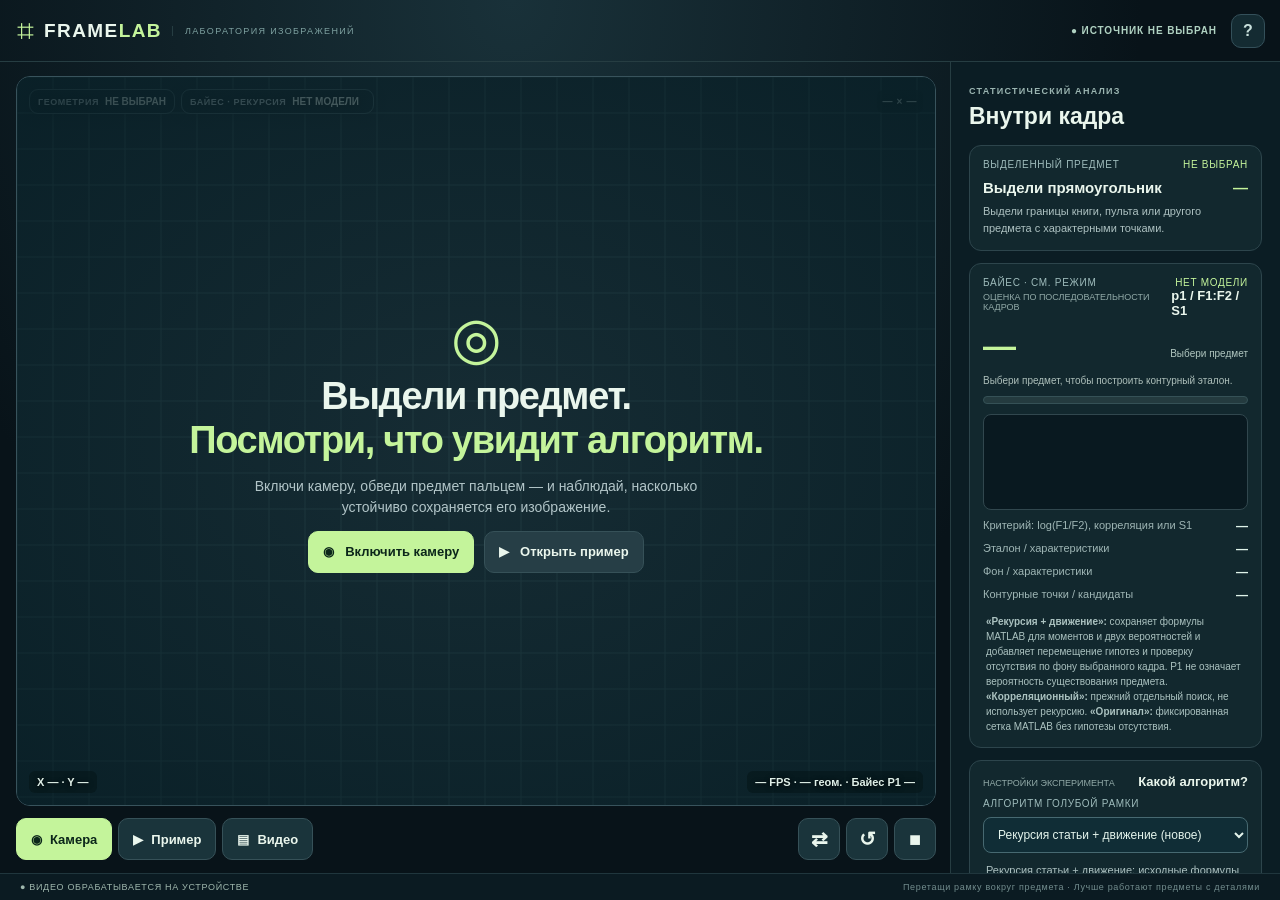
==== commit 7cd1ceed: "Frame Lab 360: real MATLAB beta-moment recursion with moving hypotheses and empirical absence gate" ====
--- a/frame-lab/index.html
+++ b/frame-lab/index.html
@@ -64,6 +64,10 @@
 /* Compact settings for selecting literal-MATLAB vs moving-camera modes. */
 #paperMode,#scanRange{display:block;width:100%;margin-top:8px;padding:9px 10px;border-radius:8px;border:1px solid #476971;background:#102d36;color:#e4f4ec;font:inherit;font-size:12px}
 #paperMode:focus-visible,#scanRange:focus-visible{outline:2px solid #7fdaff}
+
+/* Visually distinguish independently produced geometric and Bayesian detections. */
+#bayesBadge[data-state="match"]{border-color:#4186a5;color:#d2f1ff}
+#bayesBadge[data-state="match"] strong,#bayesBadge[data-state="match"] small{color:#7fdaff}
 </style>
 </head>
 <body>
@@ -79,7 +83,7 @@
         <div class="view-head">
           <div class="detection-strip" aria-label="Два отдельных индикатора оценки предмета">
             <div class="detector-badge" id="geometryBadge" data-state="idle"><span>ГЕОМЕТРИЯ</span><strong id="trackingPill">НЕ ВЫБРАН</strong></div>
-            <div class="detector-badge" id="bayesBadge" data-state="idle"><span>КОНТУРНЫЙ ПОИСК</span><strong id="bayesDetection">НЕТ МОДЕЛИ</strong><small id="bayesBadgeValue">—</small></div>
+            <div class="detector-badge" id="bayesBadge" data-state="idle"><span>БАЙЕС · РЕКУРСИЯ</span><strong id="bayesDetection">НЕТ МОДЕЛИ</strong><small id="bayesBadgeValue">—</small></div>
           </div>
           <span id="resolution">— × —</span>
         </div>
@@ -90,7 +94,7 @@
           <div class="empty-buttons"><button id="bigCamera" class="btn primary">◉ &nbsp; Включить камеру</button><button id="bigDemo" class="btn secondary">▶ &nbsp; Открыть пример</button></div>
         </div>
         <div id="instruction" class="instruction hidden">Обведи предмет рамкой или коснись его, чтобы выбрать область</div>
-        <div class="view-foot"><span id="coords">X — · Y —</span><span><span id="rate">—</span> FPS · <span id="confidence">—</span> геом. · контур <span id="bayesInline">—</span></span></div>
+        <div class="view-foot"><span id="coords">X — · Y —</span><span><span id="rate">—</span> FPS · <span id="confidence">—</span> геом. · Байес <span id="bayesInline">—</span></span></div>
       </div>
       <nav class="toolbar" aria-label="Управление видео">
         <div class="tools-main"><button id="cameraBtn" class="btn primary">◉ <span>Камера</span></button><button id="demoBtn" class="btn">▶ <span>Пример</span></button><button id="fileBtn" class="btn">▤ <span>Видео</span></button><input id="fileInput" type="file" accept="video/*" hidden></div>
@@ -101,25 +105,26 @@
       <div class="panel-top"><div><span class="eyebrow">СТАТИСТИЧЕСКИЙ АНАЛИЗ</span><h2>Внутри кадра</h2></div><button id="closePanel" class="small-btn close-panel" aria-label="Закрыть анализ">×</button></div>
       <div class="status-card"><div class="small-label">ВЫДЕЛЕННЫЙ ПРЕДМЕТ <span id="trackingStatus">НЕ ВЫБРАН</span></div><div class="status-line"><strong id="trackTitle">Выдели прямоугольник</strong><span id="trackScore">—</span></div><p id="trackDescription">Выдели границы книги, пульта или другого предмета с характерными точками.</p></div>
       <div class="panel-section probability-section" id="bayesSection" aria-label="Байесовская оценка">
-        <div class="small-label">КОНТУРНЫЙ ПОИСК · СМ. РЕЖИМ <span id="bayesPanelStatus">НЕТ МОДЕЛИ</span></div>
-        <div class="section-title"><span>ОЦЕНКА ПО ПОСЛЕДОВАТЕЛЬНОСТИ КАДРОВ</span><strong>Сходство / S1</strong></div>
+        <div class="small-label">БАЙЕС · СМ. РЕЖИМ <span id="bayesPanelStatus">НЕТ МОДЕЛИ</span></div>
+        <div class="section-title"><span>ОЦЕНКА ПО ПОСЛЕДОВАТЕЛЬНОСТИ КАДРОВ</span><strong>p1 / F1:F2 / S1</strong></div>
         <div class="bayes-level"><strong id="bayesPercent">—</strong><span id="bayesObservation">Выбери предмет</span></div>
         <p class="bayes-summary" id="bayesMeaning">Число ниже — оценка модели; обнаружение без свежего измерения не подтверждается.</p>
         <div class="bayes-meter"><div id="bayesFill"></div></div>
         <canvas id="bayesHistory" width="320" height="96" aria-label="График сходства или апостериорной оценки по кадрам"></canvas>
-        <div class="value-pair"><span>Порог сходства S0 (камера) / сумма S1 (статья)</span><b id="bayesLogLR">—</b></div>
+        <div class="value-pair"><span>Критерий: log(F1/F2), корреляция или S1</span><b id="bayesLogLR">—</b></div>
         <div class="value-pair"><span>Эталон / характеристики</span><b id="bayesObjectFit">—</b></div>
         <div class="value-pair"><span>Фон / характеристики</span><b id="bayesBackgroundFit">—</b></div>
-        <div class="value-pair"><span>Контурные точки / контрольные окна</span><b id="bayesSampleCounts">—</b></div>
-        <p class="note bayes-note"><b>Режим «Камера»:</b> независимая адаптация на основе пространственных контуров и яркости. Сходство S сравнивается с наиболее похожей фоновой областью исходного кадра; S не является вероятностью. <b>Режим «Оригинал»:</b> неизменённая двухмоментная MATLAB-рекурсия с фиксированными координатами. Она не умеет отвечать «предмет отсутствует».</p>
+        <div class="value-pair"><span>Контурные точки / кандидаты</span><b id="bayesSampleCounts">—</b></div>
+        <p class="note bayes-note"><b>«Рекурсия + движение»:</b> сохраняет формулы MATLAB для моментов и двух вероятностей и добавляет перемещение гипотез и проверку отсутствия по фону выбранного кадра. P1 не означает вероятность существования предмета. <b>«Корреляционный»:</b> прежний отдельный поиск, не использует рекурсию. <b>«Оригинал»:</b> фиксированная сетка MATLAB без гипотезы отсутствия.</p>
       </div>
       <div class="panel-section"><div class="section-title"><span>НАСТРОЙКИ ЭКСПЕРИМЕНТА</span><strong>Какой алгоритм?</strong></div>
         <label for="paperMode" class="small-label">АЛГОРИТМ ГОЛУБОЙ РАМКИ</label>
         <select id="paperMode" aria-label="Режим контурного алгоритма">
-          <option value="camera" selected>Камера · независимый полный поиск</option>
+          <option value="dynamic" selected>Рекурсия статьи + движение (новое)</option>
+          <option value="camera">Корреляционный поиск (прежний)</option>
           <option value="literal">Оригинал MATLAB · фиксированная сетка</option>
         </select>
-        <p class="note" id="paperModeHelp">Камерная адаптация: полный поиск по контурам, без подсказок геометрии. Это не дословная рекурсия статьи.</p>
+        <p class="note" id="paperModeHelp">Рекурсия статьи + движение: исходные формулы, независимый поиск перемещающихся гипотез и внешний контроль отсутствия.</p>
         <div id="scanRangeGroup" class="hidden"><label for="scanRange" class="note">Область исходного алгоритма (шаг 1 пиксель).</label>
           <select id="scanRange" aria-label="Зона поиска исходного алгоритма"><option value="12">13 × 13 позиций · быстрее</option><option value="24" selected>25 × 25 позиций</option><option value="48">49 × 49 позиций · медленнее</option><option value="50">51 × 51 позиций · как в MATLAB</option></select>
         </div>
@@ -127,14 +132,14 @@
       </div>
       <div class="panel-section"><div class="section-title"><span>ПРЕДОБРАБОТКА</span><strong>Справочная карта изображения</strong></div><canvas id="edges" width="320" height="180"></canvas><div class="value-pair"><span>Средний градиент</span><b id="mean">—</b></div><div class="value-pair"><span>Резкость</span><b id="sharpness">—</b></div></div>
       <div class="panel-section"><div class="section-title"><span>РАСПРЕДЕЛЕНИЕ</span><strong>Справочная статистика кадра</strong></div><canvas id="hist" width="320" height="98"></canvas><div class="params"><div>α<b id="alpha">—</b></div><div>β<b id="beta">—</b></div><div>σ²<b id="variance">—</b></div></div><div class="value-pair"><span>Порог Отсу</span><b id="threshold">—</b></div></div>
-      <p class="note">Зелёная рамка — геометрический трекер. Голубая рамка может работать в двух режимах: «Камера» — отдельный алгоритм пространственного контурного сходства с поиском во всём кадре; «Оригинал MATLAB» — неизменённая двухмоментная рекурсия по фиксированной сетке, с накопленной оценкой S1. В оригинальном режиме отсутствие предмета не моделируется. Ни одна из рамок не подсказывает координаты другой. Для статейного режима radiopoligon.mat не требуется.</p>
+      <p class="note">Зелёная рамка — геометрический трекер. Голубая имеет три режима: «Рекурсия + движение» — математические обновления MATLAB с дополнительной моделью положения и отсутствия; «Корреляция» — прежний независимый поисковик; «Оригинал MATLAB» — фиксированная сетка и исходная рекурсия. Ни одна из рамок не подсказывает координаты другой. Для статейного режима radiopoligon.mat не требуется.</p>
     </aside>
   </main>
   <footer class="bottom"><span>● ВИДЕО ОБРАБАТЫВАЕТСЯ НА УСТРОЙСТВЕ</span><span class="bottom-hint">Перетащи рамку вокруг предмета · Лучше работают предметы с деталями</span></footer>
 </div>
 <div id="shade" class="shade hidden"></div>
 <div id="toast" class="toast" role="status" aria-live="polite"></div>
-<div id="help" class="modal-wrap hidden" role="dialog" aria-modal="true" aria-labelledby="helpTitle"><div class="modal"><button id="closeHelp" class="small-btn modal-close">×</button><span class="eyebrow">КАК ЭТО РАБОТАЕТ</span><h2 id="helpTitle">Сравнение двух моделей на предмете</h2><ol><li>Открой «Камера» и разреши доступ. Для математического алгоритма выбранный исходный кадр становится эталоном.</li><li>Пальцем нарисуй прямоугольник вокруг книги, пульта, игрушки или другого предмета. Быстрое касание выберет небольшую область автоматически.</li><li>Медленно обходи неподвижный предмет. Рамка следует за точками внутри него. Зелёная рамка показывает согласованное движение точек внутри предмета; жёлтая пунктирная рамка означает временную потерю: память сохраняется, начинается поиск во всём кадре.</li><li>Зелёная рамка обозначает геометрический трекер. Голубая по умолчанию использует камерную адаптацию для движения по всему кадру. В панели «Анализ» можно переключить её на буквальную рекурсию исходного MATLAB с фиксированной сеткой. В этом режиме показывается выбранный фрагмент, а не доказательство наличия предмета.</li><li>Открой «Анализ», чтобы увидеть карты границ и статистику.</li><li>Нажми ↺ для нового выбора. Попробуй «Пример», если камера недоступна.</li></ol><p>У камерной контурной адаптации пока нет памяти новых ракурсов, поэтому она может уступать геометрии при обходе предмета. Режим MATLAB сохранён без исправлений математических формул: накопленная S1 может сохранять старый фрагмент и после исчезновения предмета, а вычисленная p1 иногда выходит за пределы [0, 1]. В камерной адаптации это уже не обозначается как «найдено». Оба алгоритма работают локально.</p><button id="okayHelp" class="btn primary" style="margin-top:12px">Понятно</button></div></div>
+<div id="help" class="modal-wrap hidden" role="dialog" aria-modal="true" aria-labelledby="helpTitle"><div class="modal"><button id="closeHelp" class="small-btn modal-close">×</button><span class="eyebrow">КАК ЭТО РАБОТАЕТ</span><h2 id="helpTitle">Сравнение двух моделей на предмете</h2><ol><li>Открой «Камера» и разреши доступ. Для математического алгоритма выбранный исходный кадр становится эталоном.</li><li>Пальцем нарисуй прямоугольник вокруг книги, пульта, игрушки или другого предмета. Быстрое касание выберет небольшую область автоматически.</li><li>Медленно обходи неподвижный предмет. Рамка следует за точками внутри него. Зелёная рамка показывает согласованное движение точек внутри предмета; жёлтая пунктирная рамка означает временную потерю: память сохраняется, начинается поиск во всём кадре.</li><li>Зелёная рамка обозначает геометрический трекер. Голубая по умолчанию использует математическую рекурсию из MATLAB с дополнительным поиском движущихся областей и отдельной проверкой отсутствия. В панели «Анализ» можно переключиться на исходный MATLAB с фиксированной сеткой или прежний корреляционный режим. В этом режиме показывается выбранный фрагмент, а не доказательство наличия предмета.</li><li>Открой «Анализ», чтобы увидеть карты границ и статистику.</li><li>Нажми ↺ для нового выбора. Попробуй «Пример», если камера недоступна.</li></ol><p>Динамическая рекурсия хранит историю моментов, но не запоминает новые изображения ракурсов, поэтому может уступать геометрии при обходе предмета. Режим MATLAB сохранён без исправлений математических формул: накопленная S1 может сохранять старый фрагмент и после исчезновения предмета, а вычисленная p1 иногда выходит за пределы [0, 1]. В камерной адаптации это уже не обозначается как «найдено». Оба алгоритма работают локально.</p><button id="okayHelp" class="btn primary" style="margin-top:12px">Понятно</button></div></div>
 <video id="video" playsinline autoplay muted style="display:none"></video>
 <script>
 // ===== vision.js =====
@@ -737,7 +742,7 @@
  cc.fillStyle='#aac9bd';cc.font='10px system-ui';cc.fillText('1',4,12);cc.fillText('0',4,h-5);
 }
 function paintStatuses(){
- const g=s.geom,b=s.bayesResult,cam=$('paperMode').value==='camera';
+ const g=s.geom,b=s.bayesResult,mode=$('paperMode').value;
  let gs='idle',gt='НЕ ВЫБРАН';
  if(s.tracker){if(g?.found){gs=g.recovered?'recovered':'found';gt=g.recovered?'ВОССТАНОВЛЕН':'НАЙДЕН';}else{gs='search';gt='ИЩЕТ';}}
  $('geometryBadge').dataset.state=gs;$('trackingPill').textContent=gt;
@@ -745,43 +750,46 @@
  if(s.bayesModel){
   if(!s.paperInitialized){bs='search';bt='ПОДГОТОВКА';}
   else if(b?.error){bs='unavailable';bt='НЕТ ДАННЫХ';}
-  else if(b?.found){bs='match';bt=cam?'НАЙДЕН':'ВЫБРАН ФРАГМЕНТ';}
-  else {bs='search';bt=cam?'ИЩЕТ':'НЕТ ОЦЕНКИ';}
+  else if(b?.found){bs='match';bt=mode==='literal'?'ВЫБРАН ФРАГМЕНТ':'НАЙДЕН';}
+  else {bs='search';bt=mode==='literal'?'НЕТ ОЦЕНКИ':'ИЩЕТ';}
  }
  $('bayesBadge').dataset.state=bs;$('bayesDetection').textContent=bt;
- const prob=cam?(Number.isFinite(b?.score)?'S '+b.score.toFixed(2):''):
-   (b?.posteriorValid&&Number.isFinite(b?.posterior)?`${(b.posterior*100).toFixed(1)}%`:'P1: некорр.');
+ const prob=mode==='camera'?(Number.isFinite(b?.score)?'S '+b.score.toFixed(2):''):
+   (b?.posteriorValid&&Number.isFinite(b?.posterior)?`P1 ${(b.posterior*100).toFixed(1)}%`:'P1 —');
  $('bayesBadgeValue').textContent=b?prob:'';$('bayesPanelStatus').textContent=bt;
  $('bayesInline').textContent=prob||'—';
  $('bayesMeaning').textContent=!s.bayesModel?'Выбери предмет, чтобы построить контурный эталон.':
-   !s.paperInitialized?'Строится модель по исходному кадру.':
-   b?.error?b.error:cam?
-   'КАМЕРНАЯ АДАПТАЦИЯ: сравниваются пространственные контуры, затем проверяется отличие от начального фона. S — корреляция, НЕ вероятность. Формулы оригинальной рекурсии доступны в соседнем режиме.':
-   'ОРИГИНАЛ MATLAB: апостериорная вероятность первой структуры уже выбранного фрагмента, а не вероятность существования предмета. Оригинал не моделирует отсутствие объекта.';
+   !s.paperInitialized?'Строится модель по исходному кадру.':b?.error?b.error:
+   mode==='camera'?'КОРРЕЛЯЦИОННЫЙ ПОИСК: для сравнения оставлен старый режим, не использующий рекурсию статьи.':
+   mode==='dynamic'?'РЕКУРСИЯ + ДВИЖЕНИЕ: исходные f/X/W и p1/p2, перемещаемые гипотезы и отдельная эмпирическая проверка отсутствия. P1 — вероятность первой структуры внутри гипотезы, НЕ вероятность присутствия предмета.':
+   'ОРИГИНАЛ MATLAB: апостериорная вероятность первой структуры уже выбранного фрагмента, не вероятность существования предмета. В оригинале отсутствует модель отсутствия объекта.';
 }
 function probabilityDiagnostics(){
  if(!s.bayesModel){resetProbabilityUI();paintStatuses();return;}
- const m=s.bayesModel,r=s.bayesResult,cam=$('paperMode').value==='camera';
- const prob=cam?(Number.isFinite(r?.relative)?r.relative*100:null):
-   (r?.posteriorValid&&Number.isFinite(r?.posterior)?r.posterior*100:null);
- $('bayesPercent').textContent=cam?(Number.isFinite(r?.score)?`S = ${r.score.toFixed(3)}`:'—'):
-   (prob===null?(r?.found?'P1 неверна':'—'):`${prob.toFixed(1)}%`);
- $('bayesObservation').textContent=cam?(r?.found?`Кадр ${r.frame} · предмет подтверждён`:
+ const m=s.bayesModel,r=s.bayesResult,mode=$('paperMode').value;
+ const prob=mode==='camera'?(Number.isFinite(r?.relative)?r.relative*100:null):
+  (r?.posteriorValid&&Number.isFinite(r?.posterior)?r.posterior*100:null);
+ $('bayesPercent').textContent=mode==='camera'?(Number.isFinite(r?.score)?`S = ${r.score.toFixed(3)}`:'—'):
+   (prob===null?(r?.found?'P1 неверна':'—'):`P1 ${prob.toFixed(1)}%`);
+ $('bayesObservation').textContent=mode==='camera'?(r?.found?`Кадр ${r.frame} · предмет подтверждён`:
    (r?.frame?`Кадр ${r.frame} · совпадение не найдено`:'Подготовка')):
+   mode==='dynamic'?(r?.frame?`Кадр ${r.frame} · ${r.evaluated}/${r.candidates} гипотез · ${r.found?'наблюдение принято':'объект отсутствует'}`:'Подготовка'):
    (r?.found?`Кадр ${r.frame} · ${r.evaluated}/${r.candidates} областей · вне [0,1]: ${r.nonProbability}`:(m.error||'Подготовка или нет решения'));
- $('bayesLogLR').textContent=cam?(Number.isFinite(r?.threshold)?`S0 = ${r.threshold.toFixed(3)}`:'—'):
+ $('bayesLogLR').textContent=mode==='dynamic'?(Number.isFinite(r?.score)?`L=${r.score.toFixed(3)} · граница ${r.nullLimit.toFixed(3)}`:'—'):
+   mode==='camera'?(Number.isFinite(r?.threshold)?`S0 = ${r.threshold.toFixed(3)}`:'—'):
    (Number.isFinite(r?.score)?r.score.toFixed(4):'—');
  const fmt=(mean,v)=>Number.isFinite(mean)&&Number.isFinite(v)?`${mean.toFixed(3)} / ${v.toFixed(4)}`:'—';
- $('bayesObjectFit').textContent=cam?'Собель + яркость':fmt(s.paperStats?.signalMean,s.paperStats?.signalVar);
- $('bayesBackgroundFit').textContent=cam?'Фон первого кадра':fmt(s.paperStats?.backgroundMean,s.paperStats?.backgroundVar);
- $('bayesSampleCounts').textContent=cam?(s.paperStats?`${s.paperStats.Q} / ${s.paperStats.nullN}`:'—'):
+ $('bayesObjectFit').textContent=mode==='camera'?'Собель + яркость':fmt(s.paperStats?.signalMean,s.paperStats?.signalVar);
+ $('bayesBackgroundFit').textContent=mode==='camera'?'Фон первого кадра':fmt(s.paperStats?.backgroundMean,s.paperStats?.backgroundVar);
+ $('bayesSampleCounts').textContent=mode==='camera'?(s.paperStats?`${s.paperStats.Q} / ${s.paperStats.nullN}`:'—'):
+   mode==='dynamic'?(s.paperStats?`${s.paperStats.Q} / ${s.paperStats.originalQ}`:'—'):
    (s.paperStats?`${s.paperStats.Q} / ${s.paperStats.range.rows*s.paperStats.range.cols}`:'—');
  $('bayesFill').style.width=prob===null?'0%':`${Math.max(0,Math.min(100,prob))}%`;
- $('bayesFill').style.background=cam?(r?.found?'#7fdaff':'#fbc57b'):'#7fdaff';
+ $('bayesFill').style.background=(mode!=='literal'&&!r?.found)?'#fbc57b':'#7fdaff';
  $('paperPerf').textContent=s.paperMs===null?'—':`${s.paperMs.toFixed(1)} мс`;
  redrawBayesHistory(m);paintStatuses();
 }
-const PAPER_WORKER_SOURCE="/**\n * Literal mathematical recursion of the supplied MATLAB 'matlab_reference.m'\n * for a fixed-grid image-fragment comparison (general laboratory imagery).\n * The coefficients, beta-moment equations, two structural hypotheses,\n * SUM of per-pixel likelihoods, prior p1=p2=0.5 and accumulated S1 score\n * correspond to the source. This is NOT the earlier color-likelihood model.\n *\n * Three explicit browser adapters are NOT from the source script:\n *   pixel input instead of hardcoded paths/mat file,\n *   candidate scan region from the user-chosen box,\n *   repeated real camera observations instead of duplicated k2 arrays.\n */\nconst PAPER={edgeThreshold:.4, currentThreshold:.2, p01:.5,p02:.5,bb:1,\n  initMax:.5,referenceBoxInclusive:true};\nconst finite=x=>Number.isFinite(x);\nconst clamp=(v,a,b)=>Math.min(b,Math.max(a,v));\n\n/** MATLAB rgb2gray uint8 approximation: weighted conversion rounded to uint8. */\nfunction grayscale(raw,w,h){\n const rgb=raw.data??raw;\n const out=new Float64Array(w*h);\n for(let i=0;i<out.length;i++){\n  const p=i*4;\n  out[i]=Math.round(.29893602129377539*rgb[p]+.58704307445112136*rgb[p+1]+.11402090425510326*rgb[p+2]);\n }\n return out;\n}\n/** 5x5 all-ones imfilter(...,'replicate'), no divide by 25 (as MATLAB). */\nfunction filter5(src,w,h){\n const row=new Float64Array(w*h),out=new Float64Array(w*h);\n for(let y=0;y<h;y++)for(let x=0;x<w;x++){\n  let v=0;for(let dx=-2;dx<=2;dx++)v+=src[y*w+clamp(x+dx,0,w-1)];\n  row[y*w+x]=v;\n }\n for(let y=0;y<h;y++)for(let x=0;x<w;x++){\n  let v=0;for(let dy=-2;dy<=2;dy++)v+=row[clamp(y+dy,0,h-1)*w+x];\n  out[y*w+x]=v;\n }\n return out;\n}\nfunction sobelMagnitude(src,w,h){\n const out=new Float64Array(w*h);\n for(let y=0;y<h;y++)for(let x=0;x<w;x++){\n  const xm=clamp(x-1,0,w-1),xp=clamp(x+1,0,w-1);\n  const ym=clamp(y-1,0,h-1),yp=clamp(y+1,0,h-1);\n  const a=src[ym*w+xm],b=src[ym*w+x],c=src[ym*w+xp];\n  const d=src[y*w+xm],f=src[y*w+xp];\n  const g=src[yp*w+xm],i=src[yp*w+x],j=src[yp*w+xp];\n  const s1=a+2*d+g-c-2*f-j;\n  const s2=-(a+2*b+c)+g+2*i+j;\n  out[y*w+x]=Math.hypot(s1,s2);\n }\n return out;\n}\nfunction normalize01(src){\n let lo=Infinity,hi=-Infinity;\n for(const v of src){if(v<lo)lo=v;if(v>hi)hi=v;}\n if(!finite(lo)||!finite(hi)||hi===lo)return {error:'Однородное изображение: невозможно нормировать Собеля (max=min).'};\n const out=new Float64Array(src.length),scale=1/(hi-lo);\n for(let i=0;i<out.length;i++)out[i]=(src[i]-lo)*scale;\n return {data:out,min:lo,max:hi};\n}\nfunction preprocess(raw,w,h,iterations){\n let g=grayscale(raw,w,h);\n for(let i=0;i<iterations;i++)g=filter5(g,w,h);\n const magnitude=sobelMagnitude(g,w,h),normalized=normalize01(magnitude);\n if(normalized.error)return normalized;\n return normalized;\n}\nfunction sampleMoments(arr,condition){\n let n=0,mean=0,m2=0;\n for(const x of arr){if(condition&&!condition(x))continue;n++; const delta=x-mean;mean+=delta/n;m2+=delta*(x-mean);}\n return {n,mean,variance:n>1?m2/(n-1):NaN};\n}\nfunction getReference(raw,w,h,box){\n const pre=preprocess(raw,w,h,3);\n if(pre.error)return pre;\n const {data}=pre,b=PAPER.edgeThreshold;\n const signal=sampleMoments(data,v=>v>b),background=sampleMoments(data,v=>v<b);\n if(signal.n<2||background.n<2||signal.variance<=0||background.variance<=0)\n  return {error:'Для исходной статистики недостаточно контурных и фоновых пикселей.'};\n const points=[];\n const x0=clamp(Math.round(box.x),0,w-1),y0=clamp(Math.round(box.y),0,h-1);\n const ww=clamp(Math.round(box.w),1,w-x0),hh=clamp(Math.round(box.h),1,h-y0);\n // MATLAB reference fragment i0e:i0e+a and j0e:j0e+c is inclusive;\n // the UI rectangle has width/height in pixels so the selected extent matches it.\n // MATLAB find() enumerates qualifying elements in column-major order.\n for(let x=0;x<ww;x++)for(let y=0;y<hh;y++){\n  const value=data[(y0+y)*w+(x0+x)];\n  if(value>b)points.push({x,y,value});\n }\n if(points.length<3)return {error:'Внутри рамки почти нет контуров выше порога 0,4. Укажи детализированный предмет.'};\n return {width:w,height:h,box:{x:x0,y:y0,w:ww,h:hh},points,\n  signal,background,threshold:b,pre};\n}\nfunction getObservation(raw,w,h,referenceSignalMean){\n const pre=preprocess(raw,w,h,2);\n if(pre.error)return pre;\n const data=pre.data,bt=PAPER.currentThreshold;\n const high=sampleMoments(data,v=>v>bt),low=sampleMoments(data,v=>v<bt);\n if(high.n<2||low.n<2||!finite(high.variance)||!finite(low.variance))\n  return {error:'Для текущего изображения недостаточно пикселей по обе стороны порога 0,2.'};\n const shift=referenceSignalMean-high.mean;\n const shifted=new Float64Array(data.length);\n for(let i=0;i<data.length;i++)shifted[i]=data[i]+shift; // Literal MATLAB I_0_12 + (mc-mct), no clamp.\n return {data:shifted,high,low,shift,pre};\n}\n/** Exact f,X,W algebra from f1,X1,W1 in the MATLAB loop, via beta moments. */\nfunction momentsUpdate(mu,theta,increment,z){\n const thetaPred=theta+increment;\n const variance=thetaPred-mu*mu;\n if(!finite(variance)||variance===0)return {invalid:true};\n const gamma=mu*(1-mu)/variance-1;\n const alpha=mu*gamma;\n if(!finite(gamma)||!finite(alpha)||!finite(z))return {invalid:true};\n if(gamma===0||gamma===-1||gamma===-2||gamma===-3)return {invalid:true};\n const e1=alpha/gamma;\n const e2=e1*(alpha+1)/(gamma+1);\n const e3=e2*(alpha+2)/(gamma+2);\n const e4=e3*(alpha+3)/(gamma+3);\n const c0=.75*(1-z*z),c1=1.5*z,c2=-.75;\n const f=c0+c1*e1+c2*e2;\n const X=c0*e1+c1*e2+c2*e3;\n const V=c0*e2+c1*e3+c2*e4;\n const nextMu=X/f,nextTheta=V/f;\n if(!finite(f)||!finite(nextMu)||!finite(nextTheta)||f===0)return {invalid:true};\n return {f,mu:nextMu,theta:nextTheta,variance,gamma,alpha,c0,c1,c2};\n}\n/** Search grid is the input of the original fragment-index formulation (H,M). */\nfunction createState(reference,observation,range){\n if(reference.error||observation.error)return {error:reference.error||observation.error};\n const {width:w,height:h,box,points,signal,background}=reference;\n // The rectangular fragment left-top (i0+h,j0+m) is constant across frames.\n const xmin=clamp(box.x-Math.floor(range/2),0,w-box.w),ymin=clamp(box.y-Math.floor(range/2),0,h-box.h);\n const xmax=clamp(xmin+range,0,w-box.w),ymax=clamp(ymin+range,0,h-box.h);\n const cols=xmax-xmin+1,rows=ymax-ymin+1,classes=cols*rows,Q=points.length;\n if(classes<=0)return {error:'Неверная область поиска.'};\n // Note the exact MATLAB indexing: i=ic(q)+i0+h and j=jc(q)+j0+m,\n // with ic,jc starting at 1. In 0-based memory this samples box origin+offset+1.\n // Candidates touching the last pixel therefore need one extra boundary pixel.\n const qx=new Int16Array(Q),qy=new Int16Array(Q);\n for(let i=0;i<Q;i++){qx[i]=points[i].x;qy[i]=points[i].y;}\n const count=Q*classes;\n const mu1=new Float64Array(count),mu2=new Float64Array(count),th1=new Float64Array(count),th2=new Float64Array(count);\n mu1.fill(signal.mean);mu2.fill(background.mean);\n th1.fill(signal.variance+signal.mean**2);\n // MATLAB initializes theta2 = Rft + mft², Rft from current image, not ref.\n th2.fill(observation.low.variance+background.mean**2);\n const prob1=new Float64Array(classes),prob2=new Float64Array(classes),score=new Float64Array(classes);\n prob1.fill(.5);prob2.fill(.5);\n return {w,h,box,range:{xmin,xmax,ymin,ymax,cols,rows},Q,qx,qy,mu1,mu2,th1,th2,prob1,prob2,score,\n  Rc:signal.variance,Rct:observation.high.variance,Rft:observation.low.variance,\n  referenceMean:signal.mean,frame:0,scoreMax:.5,selected:null,invalid:0};\n}\n/** One sequential frame of the literal source recursion; candidate states persist. */\nfunction stepArticle(state,observation){\n if(observation.error)return {found:false,error:observation.error};\n const {w,h,range,Q,qx,qy,mu1,mu2,th1,th2,prob1,prob2,score,Rct,Rft}=state;\n let evaluated=0,invalid=0,active=0,bestIndex=-1,nonProbability=0;\n let bestScore=state.scoreMax; const data=observation.data;\n for(let r=0;r<range.rows;r++)for(let c=0;c<range.cols;c++){\n  const pos=r*range.cols+c;const base=pos*Q;\n  const top=range.ymin+r,left=range.xmin+c;\n  let sumF1=0,sumF2=0,ok=true;\n  for(let q=0;q<Q;q++){\n   // As in MATLAB, local indices ic,jc are 1-based and added to i0,j0.\n   const x=left+qx[q]+1,y=top+qy[q]+1;\n   if(x<0||x>=w||y<0||y>=h){ok=false;break;}\n   const z=data[y*w+x]; const p=base+q;\n   const v1=momentsUpdate(mu1[p],th1[p],Rct,z);\n   const v2=momentsUpdate(mu2[p],th2[p],Rft,z);\n   if(v1.invalid||v2.invalid){ok=false;break;}\n   // Exact MATLAB stores the updated moment states and sums f_q, not product.\n   mu1[p]=v1.mu;mu2[p]=v2.mu;th1[p]=v1.theta;th2[p]=v2.theta;\n   sumF1+=v1.f;sumF2+=v2.f;\n  }\n  if(!ok){invalid++;continue;}\n  const norm=prob1[pos]*sumF1+prob2[pos]*sumF2;\n  if(!finite(norm)||norm===0){invalid++;continue;}\n  const next1=prob1[pos]*sumF1/norm,next2=prob2[pos]*sumF2/norm;\n  if(!finite(next1)||!finite(next2)){invalid++;continue;}\n  prob1[pos]=next1;prob2[pos]=next2;\n  if(next1<0||next1>1||next2<0||next2>1)nonProbability++;\n  evaluated++;\n  if(next1>next2){\n   active++;score[pos]+=next1;\n   if(score[pos]>=bestScore){bestScore=score[pos];bestIndex=pos;}\n  }\n }\n state.invalid+=invalid;state.frame++;\n // MATLAB S1cir_max monotonically increases; if no new maximum, hold old location.\n if(bestIndex>=0){state.scoreMax=bestScore;state.selected=bestIndex;}\n const ix=state.selected;\n const found=ix!==null;\n const x=found?range.xmin+ix%range.cols:null,y=found?range.ymin+Math.floor(ix/range.cols):null;\n return {found,box:found?{x,y,w:state.box.w,h:state.box.h}:null,score:state.scoreMax,\n  posterior:found?state.prob1[ix]:null,posteriorValid:found&&state.prob1[ix]>=0&&state.prob1[ix]<=1,\n  nonProbability,frame:state.frame,evaluated,invalid,active,\n  candidates:range.rows*range.cols,Q,range:state.range,\n  note:'Накопленный максимум соответствует алгоритму MATLAB; отсутствие объекта отдельно не моделируется.'};\n}\n\n\n/**\n * Camera adaptation for independent object search.\n * NOT in the source MATLAB paper. Uses its preprocessing (two Sobel views),\n * but tests spatially aligned appearance using normalized correlation.\n * An empirical null is formed from nonoverlapping windows in the reference frame.\n * A match must exceed the hardest reference null window plus one empirical standard deviation.\n * No geometric keypoint tracker or coordinates from it are consulted.\n * This mode uses appearance correlation, NOT the original Bayesian recursion, and its score is NOT a calibrated probability.\n */\nconst SEARCH_SCALES=[.82,1,1.22]; // Assumed limited camera scale variation per reference\nconst NX=10,NY=8;\nfunction clampA(x,lo,hi){return Math.max(lo,Math.min(hi,x));}\nfunction overlapA(a,b){const l=Math.max(a.x,b.x),r=Math.min(a.x+a.w,b.x+b.w),t=Math.max(a.y,b.y),d=Math.min(a.y+a.h,b.y+b.h);return Math.max(0,r-l)*Math.max(0,d-t);}\nfunction ncc(a,b){let ma=0,mb=0;for(let i=0;i<a.length;i++){ma+=a[i];mb+=b[i];}ma/=a.length;mb/=b.length;\n let xx=0,yy=0,xy=0;for(let i=0;i<a.length;i++){const x=a[i]-ma,y=b[i]-mb;xx+=x*x;yy+=y*y;xy+=x*y;}\n return xx>1e-6&&yy>1e-6?xy/Math.sqrt(xx*yy):-1;\n}\nfunction signature(gray,edges,w,h,b,angle=0){\n const g=new Float32Array(NX*NY),e=new Float32Array(NX*NY);let k=0;\n const cx=b.x+b.w*.5,cy=b.y+b.h*.5,cs=Math.cos(angle),sn=Math.sin(angle);\n for(let row=0;row<NY;row++)for(let col=0;col<NX;col++){\n  const u=b.w*((col+.5)/NX-.5),v=b.h*((row+.5)/NY-.5);\n  const x=clampA(Math.floor(cx+u*cs-v*sn),0,w-1),y=clampA(Math.floor(cy+u*sn+v*cs),0,h-1),j=y*w+x;\n  g[k]=gray[j];e[k]=edges[j];k++;\n }\n return {gray:g,edge:e};\n}\nfunction imageFields(raw,w,h){\n const edges=preprocess(raw,w,h,2);if(edges.error)return edges;\n // Luminance is normalized on the local template by NCC, not by a global threshold.\n return {gray:grayscale(raw,w,h),edge:edges.data};\n}\nfunction spatialScore(model,field,w,h,box,angle=0){\n const v=signature(field.gray,field.edge,w,h,box,angle);\n return Math.min(ncc(model.template.gray,v.gray),ncc(model.template.edge,v.edge));\n}\nfunction windowGrid(w,h,b,scales=SEARCH_SCALES){\n const found=[],used=new Set();\n for(const k of scales){\n  const bw=Math.round(b.w*k),bh=Math.round(b.h*k);\n  if(bw<10||bh<10||bw>w||bh>h)continue;\n  const stride=Math.max(3,Math.round(Math.min(bw,bh)/5));\n  const xs=[],ys=[];\n  for(let x=0;x<=w-bw;x+=stride)xs.push(x);if(xs[xs.length-1]!==w-bw)xs.push(w-bw);\n  for(let y=0;y<=h-bh;y+=stride)ys.push(y);if(ys[ys.length-1]!==h-bh)ys.push(h-bh);\n  for(const y of ys)for(const x of xs){const key=`${x}:${y}:${bw}:${bh}`;if(used.has(key))continue;used.add(key);found.push({x,y,w:bw,h:bh});}\n }\n return found;\n}\nfunction topCandidates(model,fields,w,h,grid,n=5,forbidden=null){\n const top=[];\n for(const box of grid){\n  if(forbidden&&overlapA(box,forbidden)>0)continue;\n  const score=spatialScore(model,fields,w,h,box);\n  if(!Number.isFinite(score))continue;\n  const item={box,score};\n  if(top.length<n||score>top[top.length-1].score){\n   let pos=top.findIndex(e=>e.score<score);if(pos<0)pos=top.length;\n   top.splice(pos,0,item);if(top.length>n)top.pop();\n  }\n }\n return top;\n}\nfunction refineTop(model,fields,w,h,top,forbidden=null){\n let best=null;\n for(const item of top){\n  // Coarse-to-fine evaluation is *independent* of geometric tracking.\n  const step=Math.max(3,Math.round(Math.min(item.box.w,item.box.h)/5));\n  for(let dy=-step;dy<=step;dy++)for(let dx=-step;dx<=step;dx++){\n   const box={...item.box,x:item.box.x+dx,y:item.box.y+dy};\n   if(box.x<0||box.y<0||box.x+box.w>w||box.y+box.h>h)continue;\n   if(forbidden&&overlapA(box,forbidden)>0)continue;\n   // The original camera image can rotate; independently test small angular hypotheses.\n   for(const angle of [-.20,-.10,0,.10,.20]){\n    const score=spatialScore(model,fields,w,h,box,angle);\n    if(Number.isFinite(score)&&(!best||score>best.score))best={box,score,angle};\n   }\n  }\n }\n return best;\n}\n/** The empirical null scores use the same full search grid as online search.\n * Every alternative that does not intersect the taught object is a null sample.\n * This is an empirical and limited null, NOT a guarantee against unseen backgrounds.\n */\nfunction createCameraModel(raw,w,h,box){\n const b={x:clampA(Math.round(box.x),0,w-1),y:clampA(Math.round(box.y),0,h-1),\n  w:Math.max(1,Math.round(box.w)),h:Math.max(1,Math.round(box.h))};\n b.w=Math.min(b.w,w-b.x);b.h=Math.min(b.h,h-b.y);\n if(b.w<18||b.h<18)return {error:'Выдели предмет покрупнее.'};\n const fields=imageFields(raw,w,h);if(fields.error)return {error:fields.error};\n const model={box:b,template:signature(fields.gray,fields.edge,w,h,b),nullMax:-Infinity,\n    found:false,lastBox:null,history:[],frames:0,nullN:0,observations:0};\n const candidateBoxes=windowGrid(w,h,b);\n const coarseNull=topCandidates(model,fields,w,h,candidateBoxes,6,b);\n const nullN=candidateBoxes.filter(q=>!overlapA(q,b)).length;\n const nullBest=refineTop(model,fields,w,h,coarseNull,b);\n if(nullN<10 || !nullBest)return {error:'Недостаточно незанятого фона для оценки ложных совпадений. Выдели меньшую область.'};\n // Estimate natural variability of non-target scores in the teaching frame.\n // A one-standard-deviation buffer above the hardest reference negative is an\n // explicit conservative camera extension, not part of the MATLAB algorithm.\n let count=0,mean=0,m2=0;\n for(const q of candidateBoxes){\n  if(overlapA(q,b)>0)continue;\n  const z=spatialScore(model,fields,w,h,q);\n  if(!Number.isFinite(z))continue;\n  count++;const delta=z-mean;mean+=delta/count;m2+=delta*(z-mean);\n }\n const nullStd=count>1?Math.sqrt(m2/(count-1)):0;\n model.nullMax=nullBest.score;model.nullStd=nullStd;model.detectionThreshold=nullBest.score+nullStd;model.nullN=nullN;\n model.selfScore=spatialScore(model,fields,w,h,b);\n if(!(model.selfScore>model.detectionThreshold))return {error:'Контурный образец слишком похож на окружающий фон. Выбери предмет с более различимыми деталями.'};\n return model;\n}\n/** Search the entire frame anew; no stored position is allowed to force a result. */\nfunction cameraSearch(model,raw,w,h){\n if(!model||model.error)return {found:false,error:model?.error||'Нет эталона'};\n const fields=imageFields(raw,w,h);if(fields.error)return {found:false,error:fields.error};\n const grid=windowGrid(w,h,model.box);\n const coarse=topCandidates(model,fields,w,h,grid,5);\n const best=refineTop(model,fields,w,h,coarse);\n const score=best?.score??-1;\n const exceeds=!!best&&score>model.detectionThreshold+1e-6; // Numerical Float32 guard, not a detection threshold.\n // Score relative to initial expected positive / hardest observed negative.\n // This is a dimensionless similarity margin, *not* P(object present).\n const relative=(score-model.detectionThreshold)/(model.selfScore-model.detectionThreshold);\n model.frames++;model.found=exceeds;model.observations++;\n model.history.push(clampA(relative,0,1));if(model.history.length>120)model.history.shift();\n if(exceeds)model.lastBox=best.box;\n return {found:exceeds,box:exceeds?best.box:null,score,relative,threshold:model.detectionThreshold,\n  bestBox:best?.box||null,lastBox:model.lastBox,candidates:grid.length,\n  nullN:model.nullN,frame:model.frames};\n}\n\n/* Worker: literal source recursion AND an explicit, independent camera adaptation. */\nlet articleState=null,reference=null,cameraModel=null,sessionId=0,mode='camera';\nself.onmessage=(event)=>{\n const m=event.data,now=performance.now();\n try{\n  if(m.type==='initialize'){\n   sessionId=m.session;mode=m.mode==='literal'?'literal':'camera';\n   const raw=new Uint8ClampedArray(m.buffer);\n   articleState=null;reference=null;cameraModel=null;\n   if(mode==='literal'){\n    reference=getReference(raw,m.w,m.h,m.box);\n    if(reference.error){self.postMessage({type:'error',session:sessionId,error:reference.error});return;}\n    const first=getObservation(raw,m.w,m.h,reference.signal.mean);\n    if(first.error){self.postMessage({type:'error',session:sessionId,error:first.error});return;}\n    articleState=createState(reference,first,m.range);\n    if(articleState.error){self.postMessage({type:'error',session:sessionId,error:articleState.error});return;}\n    self.postMessage({type:'initialized',mode,session:sessionId,stats:{Q:reference.points.length,range:articleState.range,\n      signalMean:reference.signal.mean,signalVar:reference.signal.variance,\n      backgroundMean:reference.background.mean,backgroundVar:reference.background.variance,\n      currentSignalVar:first.high.variance,currentBackgroundVar:first.low.variance,\n      initMs:performance.now()-now}});\n   }else{\n    cameraModel=createCameraModel(raw,m.w,m.h,m.box);\n    if(cameraModel.error){self.postMessage({type:'error',session:sessionId,error:cameraModel.error});return;}\n    self.postMessage({type:'initialized',mode,session:sessionId,stats:{Q:NX*NY,range:null,\n      signalMean:null,signalVar:null,backgroundMean:null,backgroundVar:null,\n      nullMax:cameraModel.nullMax,nullStd:cameraModel.nullStd,detectionThreshold:cameraModel.detectionThreshold,nullN:cameraModel.nullN,selfScore:cameraModel.selfScore,\n      initMs:performance.now()-now}});\n   }\n   return;\n  }\n  if(m.type==='frame'&&m.session===sessionId){\n   const raw=new Uint8ClampedArray(m.buffer);\n   let result;\n   if(mode==='literal'&&articleState){const obs=getObservation(raw,m.w,m.h,reference.signal.mean);result=stepArticle(articleState,obs);}\n   else if(mode==='camera'&&cameraModel)result=cameraSearch(cameraModel,raw,m.w,m.h);\n   else return;\n   self.postMessage({type:'result',session:sessionId,mode,result,ms:performance.now()-now});\n  }\n }catch(error){self.postMessage({type:'error',session:sessionId,error:String(error?.message??error)});}\n};\n";
+const PAPER_WORKER_SOURCE="/**\n * Literal mathematical recursion of the supplied MATLAB 'matlab_reference.m'\n * for a fixed-grid image-fragment comparison (general laboratory imagery).\n * The coefficients, beta-moment equations, two structural hypotheses,\n * SUM of per-pixel likelihoods, prior p1=p2=0.5 and accumulated S1 score\n * correspond to the source. This is NOT the earlier color-likelihood model.\n *\n * Three explicit browser adapters are NOT from the source script:\n *   pixel input instead of hardcoded paths/mat file,\n *   candidate scan region from the user-chosen box,\n *   repeated real camera observations instead of duplicated k2 arrays.\n */\nconst PAPER={edgeThreshold:.4, currentThreshold:.2, p01:.5,p02:.5,bb:1,\n  initMax:.5,referenceBoxInclusive:true};\nconst finite=x=>Number.isFinite(x);\nconst clamp=(v,a,b)=>Math.min(b,Math.max(a,v));\n\n/** MATLAB rgb2gray uint8 approximation: weighted conversion rounded to uint8. */\nfunction grayscale(raw,w,h){\n const rgb=raw.data??raw;\n const out=new Float64Array(w*h);\n for(let i=0;i<out.length;i++){\n  const p=i*4;\n  out[i]=Math.round(.29893602129377539*rgb[p]+.58704307445112136*rgb[p+1]+.11402090425510326*rgb[p+2]);\n }\n return out;\n}\n/** 5x5 all-ones imfilter(...,'replicate'), no divide by 25 (as MATLAB). */\nfunction filter5(src,w,h){\n const row=new Float64Array(w*h),out=new Float64Array(w*h);\n for(let y=0;y<h;y++)for(let x=0;x<w;x++){\n  let v=0;for(let dx=-2;dx<=2;dx++)v+=src[y*w+clamp(x+dx,0,w-1)];\n  row[y*w+x]=v;\n }\n for(let y=0;y<h;y++)for(let x=0;x<w;x++){\n  let v=0;for(let dy=-2;dy<=2;dy++)v+=row[clamp(y+dy,0,h-1)*w+x];\n  out[y*w+x]=v;\n }\n return out;\n}\nfunction sobelMagnitude(src,w,h){\n const out=new Float64Array(w*h);\n for(let y=0;y<h;y++)for(let x=0;x<w;x++){\n  const xm=clamp(x-1,0,w-1),xp=clamp(x+1,0,w-1);\n  const ym=clamp(y-1,0,h-1),yp=clamp(y+1,0,h-1);\n  const a=src[ym*w+xm],b=src[ym*w+x],c=src[ym*w+xp];\n  const d=src[y*w+xm],f=src[y*w+xp];\n  const g=src[yp*w+xm],i=src[yp*w+x],j=src[yp*w+xp];\n  const s1=a+2*d+g-c-2*f-j;\n  const s2=-(a+2*b+c)+g+2*i+j;\n  out[y*w+x]=Math.hypot(s1,s2);\n }\n return out;\n}\nfunction normalize01(src){\n let lo=Infinity,hi=-Infinity;\n for(const v of src){if(v<lo)lo=v;if(v>hi)hi=v;}\n if(!finite(lo)||!finite(hi)||hi===lo)return {error:'Однородное изображение: невозможно нормировать Собеля (max=min).'};\n const out=new Float64Array(src.length),scale=1/(hi-lo);\n for(let i=0;i<out.length;i++)out[i]=(src[i]-lo)*scale;\n return {data:out,min:lo,max:hi};\n}\nfunction preprocess(raw,w,h,iterations){\n let g=grayscale(raw,w,h);\n for(let i=0;i<iterations;i++)g=filter5(g,w,h);\n const magnitude=sobelMagnitude(g,w,h),normalized=normalize01(magnitude);\n if(normalized.error)return normalized;\n return normalized;\n}\nfunction sampleMoments(arr,condition){\n let n=0,mean=0,m2=0;\n for(const x of arr){if(condition&&!condition(x))continue;n++; const delta=x-mean;mean+=delta/n;m2+=delta*(x-mean);}\n return {n,mean,variance:n>1?m2/(n-1):NaN};\n}\nfunction getReference(raw,w,h,box){\n const pre=preprocess(raw,w,h,3);\n if(pre.error)return pre;\n const {data}=pre,b=PAPER.edgeThreshold;\n const signal=sampleMoments(data,v=>v>b),background=sampleMoments(data,v=>v<b);\n if(signal.n<2||background.n<2||signal.variance<=0||background.variance<=0)\n  return {error:'Для исходной статистики недостаточно контурных и фоновых пикселей.'};\n const points=[];\n const x0=clamp(Math.round(box.x),0,w-1),y0=clamp(Math.round(box.y),0,h-1);\n const ww=clamp(Math.round(box.w),1,w-x0),hh=clamp(Math.round(box.h),1,h-y0);\n // MATLAB reference fragment i0e:i0e+a and j0e:j0e+c is inclusive;\n // the UI rectangle has width/height in pixels so the selected extent matches it.\n // MATLAB find() enumerates qualifying elements in column-major order.\n for(let x=0;x<ww;x++)for(let y=0;y<hh;y++){\n  const value=data[(y0+y)*w+(x0+x)];\n  if(value>b)points.push({x,y,value});\n }\n if(points.length<3)return {error:'Внутри рамки почти нет контуров выше порога 0,4. Укажи детализированный предмет.'};\n return {width:w,height:h,box:{x:x0,y:y0,w:ww,h:hh},points,\n  signal,background,threshold:b,pre};\n}\nfunction getObservation(raw,w,h,referenceSignalMean){\n const pre=preprocess(raw,w,h,2);\n if(pre.error)return pre;\n const data=pre.data,bt=PAPER.currentThreshold;\n const high=sampleMoments(data,v=>v>bt),low=sampleMoments(data,v=>v<bt);\n if(high.n<2||low.n<2||!finite(high.variance)||!finite(low.variance))\n  return {error:'Для текущего изображения недостаточно пикселей по обе стороны порога 0,2.'};\n const shift=referenceSignalMean-high.mean;\n const shifted=new Float64Array(data.length);\n for(let i=0;i<data.length;i++)shifted[i]=data[i]+shift; // Literal MATLAB I_0_12 + (mc-mct), no clamp.\n return {data:shifted,high,low,shift,pre};\n}\n/** Exact f,X,W algebra from f1,X1,W1 in the MATLAB loop, via beta moments. */\nfunction momentsUpdate(mu,theta,increment,z){\n const thetaPred=theta+increment;\n const variance=thetaPred-mu*mu;\n if(!finite(variance)||variance===0)return {invalid:true};\n const gamma=mu*(1-mu)/variance-1;\n const alpha=mu*gamma;\n if(!finite(gamma)||!finite(alpha)||!finite(z))return {invalid:true};\n if(gamma===0||gamma===-1||gamma===-2||gamma===-3)return {invalid:true};\n const e1=alpha/gamma;\n const e2=e1*(alpha+1)/(gamma+1);\n const e3=e2*(alpha+2)/(gamma+2);\n const e4=e3*(alpha+3)/(gamma+3);\n const c0=.75*(1-z*z),c1=1.5*z,c2=-.75;\n const f=c0+c1*e1+c2*e2;\n const X=c0*e1+c1*e2+c2*e3;\n const V=c0*e2+c1*e3+c2*e4;\n const nextMu=X/f,nextTheta=V/f;\n if(!finite(f)||!finite(nextMu)||!finite(nextTheta)||f===0)return {invalid:true};\n return {f,mu:nextMu,theta:nextTheta,variance,gamma,alpha,c0,c1,c2};\n}\n/** Search grid is the input of the original fragment-index formulation (H,M). */\nfunction createState(reference,observation,range){\n if(reference.error||observation.error)return {error:reference.error||observation.error};\n const {width:w,height:h,box,points,signal,background}=reference;\n // The rectangular fragment left-top (i0+h,j0+m) is constant across frames.\n const xmin=clamp(box.x-Math.floor(range/2),0,w-box.w),ymin=clamp(box.y-Math.floor(range/2),0,h-box.h);\n const xmax=clamp(xmin+range,0,w-box.w),ymax=clamp(ymin+range,0,h-box.h);\n const cols=xmax-xmin+1,rows=ymax-ymin+1,classes=cols*rows,Q=points.length;\n if(classes<=0)return {error:'Неверная область поиска.'};\n // Note the exact MATLAB indexing: i=ic(q)+i0+h and j=jc(q)+j0+m,\n // with ic,jc starting at 1. In 0-based memory this samples box origin+offset+1.\n // Candidates touching the last pixel therefore need one extra boundary pixel.\n const qx=new Int16Array(Q),qy=new Int16Array(Q);\n for(let i=0;i<Q;i++){qx[i]=points[i].x;qy[i]=points[i].y;}\n const count=Q*classes;\n const mu1=new Float64Array(count),mu2=new Float64Array(count),th1=new Float64Array(count),th2=new Float64Array(count);\n mu1.fill(signal.mean);mu2.fill(background.mean);\n th1.fill(signal.variance+signal.mean**2);\n // MATLAB initializes theta2 = Rft + mft², Rft from current image, not ref.\n th2.fill(observation.low.variance+background.mean**2);\n const prob1=new Float64Array(classes),prob2=new Float64Array(classes),score=new Float64Array(classes);\n prob1.fill(.5);prob2.fill(.5);\n return {w,h,box,range:{xmin,xmax,ymin,ymax,cols,rows},Q,qx,qy,mu1,mu2,th1,th2,prob1,prob2,score,\n  Rc:signal.variance,Rct:observation.high.variance,Rft:observation.low.variance,\n  referenceMean:signal.mean,frame:0,scoreMax:.5,selected:null,invalid:0};\n}\n/** One sequential frame of the literal source recursion; candidate states persist. */\nfunction stepArticle(state,observation){\n if(observation.error)return {found:false,error:observation.error};\n const {w,h,range,Q,qx,qy,mu1,mu2,th1,th2,prob1,prob2,score,Rct,Rft}=state;\n let evaluated=0,invalid=0,active=0,bestIndex=-1,nonProbability=0;\n let bestScore=state.scoreMax; const data=observation.data;\n for(let r=0;r<range.rows;r++)for(let c=0;c<range.cols;c++){\n  const pos=r*range.cols+c;const base=pos*Q;\n  const top=range.ymin+r,left=range.xmin+c;\n  let sumF1=0,sumF2=0,ok=true;\n  for(let q=0;q<Q;q++){\n   // As in MATLAB, local indices ic,jc are 1-based and added to i0,j0.\n   const x=left+qx[q]+1,y=top+qy[q]+1;\n   if(x<0||x>=w||y<0||y>=h){ok=false;break;}\n   const z=data[y*w+x]; const p=base+q;\n   const v1=momentsUpdate(mu1[p],th1[p],Rct,z);\n   const v2=momentsUpdate(mu2[p],th2[p],Rft,z);\n   if(v1.invalid||v2.invalid){ok=false;break;}\n   // Exact MATLAB stores the updated moment states and sums f_q, not product.\n   mu1[p]=v1.mu;mu2[p]=v2.mu;th1[p]=v1.theta;th2[p]=v2.theta;\n   sumF1+=v1.f;sumF2+=v2.f;\n  }\n  if(!ok){invalid++;continue;}\n  const norm=prob1[pos]*sumF1+prob2[pos]*sumF2;\n  if(!finite(norm)||norm===0){invalid++;continue;}\n  const next1=prob1[pos]*sumF1/norm,next2=prob2[pos]*sumF2/norm;\n  if(!finite(next1)||!finite(next2)){invalid++;continue;}\n  prob1[pos]=next1;prob2[pos]=next2;\n  if(next1<0||next1>1||next2<0||next2>1)nonProbability++;\n  evaluated++;\n  if(next1>next2){\n   active++;score[pos]+=next1;\n   if(score[pos]>=bestScore){bestScore=score[pos];bestIndex=pos;}\n  }\n }\n state.invalid+=invalid;state.frame++;\n // MATLAB S1cir_max monotonically increases; if no new maximum, hold old location.\n if(bestIndex>=0){state.scoreMax=bestScore;state.selected=bestIndex;}\n const ix=state.selected;\n const found=ix!==null;\n const x=found?range.xmin+ix%range.cols:null,y=found?range.ymin+Math.floor(ix/range.cols):null;\n return {found,box:found?{x,y,w:state.box.w,h:state.box.h}:null,score:state.scoreMax,\n  posterior:found?state.prob1[ix]:null,posteriorValid:found&&state.prob1[ix]>=0&&state.prob1[ix]<=1,\n  nonProbability,frame:state.frame,evaluated,invalid,active,\n  candidates:range.rows*range.cols,Q,range:state.range,\n  note:'Накопленный максимум соответствует алгоритму MATLAB; отсутствие объекта отдельно не моделируется.'};\n}\n\n\n/**\n * Camera adaptation for independent object search.\n * NOT in the source MATLAB paper. Uses its preprocessing (two Sobel views),\n * but tests spatially aligned appearance using normalized correlation.\n * An empirical null is formed from nonoverlapping windows in the reference frame.\n * A match must exceed the hardest reference null window plus one empirical standard deviation.\n * No geometric keypoint tracker or coordinates from it are consulted.\n * This mode uses appearance correlation, NOT the original Bayesian recursion, and its score is NOT a calibrated probability.\n */\nconst SEARCH_SCALES=[.82,1,1.22]; // Assumed limited camera scale variation per reference\nconst NX=10,NY=8;\nfunction clampA(x,lo,hi){return Math.max(lo,Math.min(hi,x));}\nfunction overlapA(a,b){const l=Math.max(a.x,b.x),r=Math.min(a.x+a.w,b.x+b.w),t=Math.max(a.y,b.y),d=Math.min(a.y+a.h,b.y+b.h);return Math.max(0,r-l)*Math.max(0,d-t);}\nfunction ncc(a,b){let ma=0,mb=0;for(let i=0;i<a.length;i++){ma+=a[i];mb+=b[i];}ma/=a.length;mb/=b.length;\n let xx=0,yy=0,xy=0;for(let i=0;i<a.length;i++){const x=a[i]-ma,y=b[i]-mb;xx+=x*x;yy+=y*y;xy+=x*y;}\n return xx>1e-6&&yy>1e-6?xy/Math.sqrt(xx*yy):-1;\n}\nfunction signature(gray,edges,w,h,b,angle=0){\n const g=new Float32Array(NX*NY),e=new Float32Array(NX*NY);let k=0;\n const cx=b.x+b.w*.5,cy=b.y+b.h*.5,cs=Math.cos(angle),sn=Math.sin(angle);\n for(let row=0;row<NY;row++)for(let col=0;col<NX;col++){\n  const u=b.w*((col+.5)/NX-.5),v=b.h*((row+.5)/NY-.5);\n  const x=clampA(Math.floor(cx+u*cs-v*sn),0,w-1),y=clampA(Math.floor(cy+u*sn+v*cs),0,h-1),j=y*w+x;\n  g[k]=gray[j];e[k]=edges[j];k++;\n }\n return {gray:g,edge:e};\n}\nfunction imageFields(raw,w,h){\n const edges=preprocess(raw,w,h,2);if(edges.error)return edges;\n // Luminance is normalized on the local template by NCC, not by a global threshold.\n return {gray:grayscale(raw,w,h),edge:edges.data};\n}\nfunction spatialScore(model,field,w,h,box,angle=0){\n const v=signature(field.gray,field.edge,w,h,box,angle);\n return Math.min(ncc(model.template.gray,v.gray),ncc(model.template.edge,v.edge));\n}\nfunction windowGrid(w,h,b,scales=SEARCH_SCALES){\n const found=[],used=new Set();\n for(const k of scales){\n  const bw=Math.round(b.w*k),bh=Math.round(b.h*k);\n  if(bw<10||bh<10||bw>w||bh>h)continue;\n  const stride=Math.max(3,Math.round(Math.min(bw,bh)/5));\n  const xs=[],ys=[];\n  for(let x=0;x<=w-bw;x+=stride)xs.push(x);if(xs[xs.length-1]!==w-bw)xs.push(w-bw);\n  for(let y=0;y<=h-bh;y+=stride)ys.push(y);if(ys[ys.length-1]!==h-bh)ys.push(h-bh);\n  for(const y of ys)for(const x of xs){const key=`${x}:${y}:${bw}:${bh}`;if(used.has(key))continue;used.add(key);found.push({x,y,w:bw,h:bh});}\n }\n return found;\n}\nfunction topCandidates(model,fields,w,h,grid,n=5,forbidden=null){\n const top=[];\n for(const box of grid){\n  if(forbidden&&overlapA(box,forbidden)>0)continue;\n  const score=spatialScore(model,fields,w,h,box);\n  if(!Number.isFinite(score))continue;\n  const item={box,score};\n  if(top.length<n||score>top[top.length-1].score){\n   let pos=top.findIndex(e=>e.score<score);if(pos<0)pos=top.length;\n   top.splice(pos,0,item);if(top.length>n)top.pop();\n  }\n }\n return top;\n}\nfunction refineTop(model,fields,w,h,top,forbidden=null){\n let best=null;\n for(const item of top){\n  // Coarse-to-fine evaluation is *independent* of geometric tracking.\n  const step=Math.max(3,Math.round(Math.min(item.box.w,item.box.h)/5));\n  for(let dy=-step;dy<=step;dy++)for(let dx=-step;dx<=step;dx++){\n   const box={...item.box,x:item.box.x+dx,y:item.box.y+dy};\n   if(box.x<0||box.y<0||box.x+box.w>w||box.y+box.h>h)continue;\n   if(forbidden&&overlapA(box,forbidden)>0)continue;\n   // The original camera image can rotate; independently test small angular hypotheses.\n   for(const angle of [-.20,-.10,0,.10,.20]){\n    const score=spatialScore(model,fields,w,h,box,angle);\n    if(Number.isFinite(score)&&(!best||score>best.score))best={box,score,angle};\n   }\n  }\n }\n return best;\n}\n/** The empirical null scores use the same full search grid as online search.\n * Every alternative that does not intersect the taught object is a null sample.\n * This is an empirical and limited null, NOT a guarantee against unseen backgrounds.\n */\nfunction createCameraModel(raw,w,h,box){\n const b={x:clampA(Math.round(box.x),0,w-1),y:clampA(Math.round(box.y),0,h-1),\n  w:Math.max(1,Math.round(box.w)),h:Math.max(1,Math.round(box.h))};\n b.w=Math.min(b.w,w-b.x);b.h=Math.min(b.h,h-b.y);\n if(b.w<18||b.h<18)return {error:'Выдели предмет покрупнее.'};\n const fields=imageFields(raw,w,h);if(fields.error)return {error:fields.error};\n const model={box:b,template:signature(fields.gray,fields.edge,w,h,b),nullMax:-Infinity,\n    found:false,lastBox:null,history:[],frames:0,nullN:0,observations:0};\n const candidateBoxes=windowGrid(w,h,b);\n const coarseNull=topCandidates(model,fields,w,h,candidateBoxes,6,b);\n const nullN=candidateBoxes.filter(q=>!overlapA(q,b)).length;\n const nullBest=refineTop(model,fields,w,h,coarseNull,b);\n if(nullN<10 || !nullBest)return {error:'Недостаточно незанятого фона для оценки ложных совпадений. Выдели меньшую область.'};\n // Estimate natural variability of non-target scores in the teaching frame.\n // A one-standard-deviation buffer above the hardest reference negative is an\n // explicit conservative camera extension, not part of the MATLAB algorithm.\n let count=0,mean=0,m2=0;\n for(const q of candidateBoxes){\n  if(overlapA(q,b)>0)continue;\n  const z=spatialScore(model,fields,w,h,q);\n  if(!Number.isFinite(z))continue;\n  count++;const delta=z-mean;mean+=delta/count;m2+=delta*(z-mean);\n }\n const nullStd=count>1?Math.sqrt(m2/(count-1)):0;\n model.nullMax=nullBest.score;model.nullStd=nullStd;model.detectionThreshold=nullBest.score+nullStd;model.nullN=nullN;\n model.selfScore=spatialScore(model,fields,w,h,b);\n if(!(model.selfScore>model.detectionThreshold))return {error:'Контурный образец слишком похож на окружающий фон. Выбери предмет с более различимыми деталями.'};\n return model;\n}\n/** Search the entire frame anew; no stored position is allowed to force a result. */\nfunction cameraSearch(model,raw,w,h){\n if(!model||model.error)return {found:false,error:model?.error||'Нет эталона'};\n const fields=imageFields(raw,w,h);if(fields.error)return {found:false,error:fields.error};\n const grid=windowGrid(w,h,model.box);\n const coarse=topCandidates(model,fields,w,h,grid,5);\n const best=refineTop(model,fields,w,h,coarse);\n const score=best?.score??-1;\n const exceeds=!!best&&score>model.detectionThreshold+1e-6; // Numerical Float32 guard, not a detection threshold.\n // Score relative to initial expected positive / hardest observed negative.\n // This is a dimensionless similarity margin, *not* P(object present).\n const relative=(score-model.detectionThreshold)/(model.selfScore-model.detectionThreshold);\n model.frames++;model.found=exceeds;model.observations++;\n model.history.push(clampA(relative,0,1));if(model.history.length>120)model.history.shift();\n if(exceeds)model.lastBox=best.box;\n return {found:exceeds,box:exceeds?best.box:null,score,relative,threshold:model.detectionThreshold,\n  bestBox:best?.box||null,lastBox:model.lastBox,candidates:grid.length,\n  nullN:model.nullN,frame:model.frames};\n}\n\n\n/**\n * EXPERIMENTAL movement/absence wrapper around the article's moment equations.\n * Pure original source: preprocessing, beta moment updates f/X/W, sums F1/F2,\n * p1/p2 recursion, positive-state cumulative S1.\n * Additions (NOT from MATLAB): per-frame global motion hypotheses, maintained\n * trajectory moments along a moving ROI, limited stratified contour samples,\n * proposal ranking, initial-frame empirical null/reject option.\n * No colour histogram, NCC, ORB, patch geometry or geometry-tracker input.\n */\nconst dynClamp=(x,lo,hi)=>Math.max(lo,Math.min(hi,x));\nconst MAX_Q=96; // Explicit computational approximation: maximum contour samples per hypothesis.\nconst GRID_TARGET=270; // Explicit runtime budget (roughly 270 global locations/frame).\nconst BEAM=6; // Explicit runtime budget for carried-forward state hypotheses.\n\nfunction intersect(a,b){const l=Math.max(a.x,b.x),r=Math.min(a.x+a.w,b.x+b.w),t=Math.max(a.y,b.y),bt=Math.min(a.y+a.h,b.y+b.h);return Math.max(0,r-l)*Math.max(0,bt-t);}\nfunction sourcePoints(points){\n if(points.length<=MAX_Q)return points;\n // A deterministic reduction in Q preserves wide column-major coverage.\n const out=[];\n for(let i=0;i<MAX_Q;i++)out.push(points[Math.floor((i+.5)*points.length/MAX_Q)]);\n return out;\n}\nfunction coarseStep(w,h,b){\n const right=w-b.w-2,bottom=h-b.h-2;\n return Math.max(3,Math.round(Math.min(b.w,b.h)/5),Math.ceil(Math.sqrt((right+1)*(bottom+1)/GRID_TARGET)));\n}\nfunction candidateGrid(w,h,b){\n const right=w-b.w-2,bottom=h-b.h-2;\n if(right<0||bottom<0)return [];\n const step=coarseStep(w,h,b);\n const xs=[],ys=[];\n for(let x=0;x<=right;x+=step)xs.push(x);if(xs[xs.length-1]!==right)xs.push(right);\n for(let y=0;y<=bottom;y+=step)ys.push(y);if(ys[ys.length-1]!==bottom)ys.push(bottom);\n const out=[];\n for(const y of ys)for(const x of xs)out.push({x,y,w:b.w,h:b.h});\n return out;\n}\nfunction initMoments(model){\n const Q=model.points.length,mu1=new Float64Array(Q),mu2=new Float64Array(Q),th1=new Float64Array(Q),th2=new Float64Array(Q);\n mu1.fill(model.signal.mean);mu2.fill(model.background.mean);\n th1.fill(model.signal.variance+model.signal.mean**2);\n th2.fill(model.initialLowVar+model.background.mean**2);\n return {mu1,mu2,th1,th2,p1:.5,p2:.5,S1:0,age:0};\n}\nfunction cloneMoments(v){return {mu1:v.mu1.slice(),mu2:v.mu2.slice(),th1:v.th1.slice(),th2:v.th2.slice(),p1:v.p1,p2:v.p2,S1:v.S1,age:v.age};}\n/** Perform EXACT supplied scalar momentsUpdate and MATLAB's SUM f1_q/f2_q. */\nfunction scoreArticleHypothesis(model,obs,box,previous=null){\n if(!obs||obs.error)return {valid:false,reason:obs?.error||'no observation'};\n const state=previous?cloneMoments(previous):initMoments(model);\n const {w,h,points}=model;\n let F1=0,F2=0;\n for(let i=0;i<points.length;i++){\n  const p=points[i],xx=box.x+p.x+1,yy=box.y+p.y+1;\n  if(xx<0||yy<0||xx>=w||yy>=h)return {valid:false,reason:'outside frame'};\n  const z=obs.data[yy*w+xx];\n  const a=momentsUpdate(state.mu1[i],state.th1[i],obs.high.variance,z);\n  const b=momentsUpdate(state.mu2[i],state.th2[i],obs.low.variance,z);\n  if(a.invalid||b.invalid)return {valid:false,reason:'unstable moments'};\n  state.mu1[i]=a.mu;state.mu2[i]=b.mu;state.th1[i]=a.theta;state.th2[i]=b.theta;\n  F1+=a.f;F2+=b.f;\n }\n const normalizer=state.p1*F1+state.p2*F2;\n // Negative likelihood sums are numerically possible in the original code,\n // but cannot define a valid Bayes factor for a 2-state probability update.\n if(!(F1>0&&F2>0&&normalizer>0))return {valid:false,reason:'non-positive likelihood'};\n const nextP1=state.p1*F1/normalizer,nextP2=state.p2*F2/normalizer;\n if(!(nextP1>=0&&nextP1<=1&&nextP2>=0&&nextP2<=1))return {valid:false,reason:'non-probabilistic posterior'};\n state.p1=nextP1;state.p2=nextP2;state.age++;\n if(nextP1>nextP2)state.S1+=nextP1;\n return {valid:true,score:Math.log(F1/F2),F1,F2,p1:nextP1,p2:nextP2,state};\n}\nfunction describeNull(values){\n if(values.length<10)return null;\n let mean=0,m2=0;\n for(let i=0;i<values.length;i++){const d=values[i]-mean;mean+=d/(i+1);m2+=d*(values[i]-mean);}\n return {count:values.length,mean,std:Math.sqrt(m2/Math.max(1,values.length-1)),max:Math.max(...values)};\n}\nfunction createDynamicModel(raw,w,h,selection){\n const reference=getReference(raw,w,h,selection);\n if(reference.error)return {error:reference.error};\n const first=getObservation(raw,w,h,reference.signal.mean);\n if(first.error)return {error:first.error};\n const points=sourcePoints(reference.points),b=reference.box;\n const model={w,h,box:b,points,referenceQ:reference.points.length,\n  signal:reference.signal,background:reference.background,initialLowVar:first.low.variance,\n  beam:[],lastBox:b,found:true,misses:0,frames:0,null:null,history:[.5],\n  proposals:0,invalid:0,source:'MATLAB momentsUpdate and summed F1/F2',params:{MAX_Q,GRID_TARGET,BEAM}};\n const nullScores=[];\n const grid=candidateGrid(w,h,b);\n for(const cand of grid){\n  if(intersect(cand,b)>0)continue;\n  const z=scoreArticleHypothesis(model,first,cand);\n  if(z.valid)nullScores.push(z.score);\n }\n model.null=describeNull(nullScores);\n if(!model.null)return {error:'Недостаточно фоновых фрагментов для проверки отсутствия объекта. Выдели предмет меньшей рамкой.'};\n // NULL acceptance region is learned from the same initial frame:\n // even the hardest nonoverlapping background window + its dispersion.\n model.nullLimit=model.null.max+model.null.std;\n const initial=scoreArticleHypothesis(model,first,b);\n model.initialScore=initial.valid?initial.score:null;\n model.initialSeparation=model.initialScore===null?null:model.initialScore-model.nullLimit;\n // Equal-prior empirical null/target halfway boundary, not an author formula.\n model.detectionLimit=model.initialSeparation>0?(model.nullLimit+model.initialScore)/2:null;\n model.beam=initial.valid?[{box:b,...initial.state,velocity:{x:0,y:0}}]:[];\n return model;\n}\nfunction gridWithLocal(model){\n const all=candidateGrid(model.w,model.h,model.box), uniq=new Set(all.map(c=>`${c.x}:${c.y}`));\n const stride=Math.max(1,Math.round(Math.min(model.box.w,model.box.h)/8));\n const anchors=model.beam.slice(0,BEAM).map(p=>p.box);\n if(model.lastBox)anchors.push(model.lastBox);\n for(const a of anchors){\n  for(const dy of [-stride,0,stride])for(const dx of [-stride,0,stride]){\n   const x=dynClamp(Math.round(a.x+dx),0,model.w-model.box.w-2),y=dynClamp(Math.round(a.y+dy),0,model.h-model.box.h-2);\n   const key=`${x}:${y}`;\n   if(!uniq.has(key)){uniq.add(key);all.push({x,y,w:model.box.w,h:model.box.h});}\n  }\n }\n return all;\n}\nfunction bestAncestor(model,box){\n if(!model.beam.length)return null;\n let best=null,bestRank=-Infinity;\n const sigma=Math.hypot(model.box.w,model.box.h);\n for(const parent of model.beam){\n  const predicted={x:parent.box.x+parent.velocity.x,y:parent.box.y+parent.velocity.y};\n  const d=Math.hypot(predicted.x-box.x,predicted.y-box.y);\n  // Explicit Gaussian motion hypothesis: one object diagonal is 1 sigma.\n  const logTransition=-(d*d)/(2*sigma*sigma);\n  const weight=Math.log(Math.max(1e-9,parent.p1));\n  const rank=logTransition+weight;\n  if(rank>bestRank){bestRank=rank;best=parent;}\n }\n return {parent:best,rank:bestRank};\n}\nfunction stepDynamic(model,raw){\n if(!model||model.error)return {found:false,error:model?.error||'Нет модели'};\n const obs=getObservation(raw,model.w,model.h,model.signal.mean);\n if(obs.error)return {found:false,error:obs.error};\n const grid=gridWithLocal(model),ranked=[];\n let invalid=0;\n for(const box of grid){\n  const fresh=scoreArticleHypothesis(model,obs,box);\n  if(!fresh.valid){invalid++;continue;}\n  const ancestor=bestAncestor(model,box);\n  // The source likelihood contributes the observation term. The Gaussian\n  // transition contributes a position prior; this is NOT in fixed-grid MATLAB.\n  const logMove=ancestor?Math.max(-2,ancestor.rank):-2;\n  const score=fresh.score;\n  ranked.push({box,score,fresh,ancestor,rank:score+.18*logMove});\n }\n ranked.sort((a,b)=>b.rank-a.rank);\n // Refine a small number of globally discovered locations before deciding.\n // Otherwise the original likelihood is extremely sensitive to a coarse\n // grid offset. Only the article's f1/f2 likelihood is used in this step.\n const seed=ranked.slice(0,6), seen=new Set(grid.map(b=>`${b.x}:${b.y}`));\n const radius=coarseStep(model.w,model.h,model.box), refineStep=Math.max(1,Math.ceil(radius/3));\n for(const item of seed){\n  for(let dy=-radius;dy<=radius;dy+=refineStep)for(let dx=-radius;dx<=radius;dx+=refineStep){\n   const x=dynClamp(item.box.x+dx,0,model.w-model.box.w-2),y=dynClamp(item.box.y+dy,0,model.h-model.box.h-2);\n   const key=`${x}:${y}`;if(seen.has(key))continue;seen.add(key);\n   const box={x,y,w:model.box.w,h:model.box.h};\n   const fresh=scoreArticleHypothesis(model,obs,box);\n   if(!fresh.valid){invalid++;continue;}\n   const ancestor=bestAncestor(model,box),logMove=ancestor?Math.max(-2,ancestor.rank):-2;\n   ranked.push({box,score:fresh.score,fresh,ancestor,rank:fresh.score+.18*logMove});\n  }\n }\n ranked.sort((a,b)=>b.rank-a.rank);\n model.proposals=seen.size;model.invalid=invalid;\n const winner=ranked[0];model.frames++;\n if(!winner){model.found=false;model.misses++;model.beam=[];\n  return {found:false,frame:model.frames,candidates:model.proposals,invalid,error:'Нет корректных вероятностных гипотез'};}\n // The null gate is measured on held-out background rectangles in frame 0.\n const limit=model.detectionLimit;\n const present=limit!==null && winner.score>limit;\n const next=[];\n if(present){\n  for(const item of ranked.slice(0,BEAM)){\n   let evaluated=item.fresh;\n   let inherited=false;\n   if(item.ancestor?.parent && item.ancestor.rank>-1.2){\n    const rec=scoreArticleHypothesis(model,obs,item.box,item.ancestor.parent);\n    if(rec.valid){evaluated=rec;inherited=true;}\n   }\n   const velocity={x:item.ancestor?.parent?item.box.x-item.ancestor.parent.box.x:0,\n     y:item.ancestor?.parent?item.box.y-item.ancestor.parent.box.y:0};\n   next.push({box:item.box,...evaluated.state,velocity,inherited});\n  }\n  model.beam=next;\n  model.lastBox=winner.box;model.misses=0;\n }else{\n  model.misses++;model.beam=model.misses<2?model.beam:[];\n }\n model.found=present;\n const winnerState=present?next[0]:null;\n const p1=winnerState?.p1??winner.fresh.p1;\n model.history.push(present?p1:0);if(model.history.length>120)model.history.shift();\n return {found:present,box:present?winner.box:null,lastBox:model.lastBox,\n   frame:model.frames,posterior:p1,posteriorValid:Number.isFinite(p1)&&p1>=0&&p1<=1,\n   score:winner.score,nullLimit:limit,margin:winner.score-limit,\n   candidates:model.proposals,evaluated:ranked.length,invalid,\n   posteriorAge:winnerState?.age??0,inherited:winnerState?.inherited??false,\n   originalQ:model.referenceQ,selectedQ:model.points.length,\n   scoreMax:winnerState?.S1??0,\n   note:'Экспериментальная модель движения и проверки отсутствия. Математические f/X/W и p1/p2 из статьи.'};\n}\n\n/* Worker: literal source recursion AND an explicit, independent camera adaptation. */\nlet articleState=null,reference=null,cameraModel=null,dynamicModel=null,sessionId=0,mode='dynamic';\nself.onmessage=(event)=>{\n const m=event.data,now=performance.now();\n try{\n  if(m.type==='initialize'){\n   sessionId=m.session;mode=['literal','camera','dynamic'].includes(m.mode)?m.mode:'dynamic';\n   const raw=new Uint8ClampedArray(m.buffer);\n   articleState=null;reference=null;cameraModel=null;dynamicModel=null;\n   if(mode==='literal'){\n    reference=getReference(raw,m.w,m.h,m.box);\n    if(reference.error){self.postMessage({type:'error',session:sessionId,error:reference.error});return;}\n    const first=getObservation(raw,m.w,m.h,reference.signal.mean);\n    if(first.error){self.postMessage({type:'error',session:sessionId,error:first.error});return;}\n    articleState=createState(reference,first,m.range);\n    if(articleState.error){self.postMessage({type:'error',session:sessionId,error:articleState.error});return;}\n    self.postMessage({type:'initialized',mode,session:sessionId,stats:{Q:reference.points.length,range:articleState.range,\n      signalMean:reference.signal.mean,signalVar:reference.signal.variance,\n      backgroundMean:reference.background.mean,backgroundVar:reference.background.variance,\n      currentSignalVar:first.high.variance,currentBackgroundVar:first.low.variance,\n      initMs:performance.now()-now}});\n   }else if(mode==='dynamic'){\n    dynamicModel=createDynamicModel(raw,m.w,m.h,m.box);\n    if(dynamicModel.error){self.postMessage({type:'error',session:sessionId,error:dynamicModel.error});return;}\n    self.postMessage({type:'initialized',mode,session:sessionId,stats:{Q:dynamicModel.points.length,originalQ:dynamicModel.referenceQ,\n      range:null,signalMean:dynamicModel.signal.mean,signalVar:dynamicModel.signal.variance,\n      backgroundMean:dynamicModel.background.mean,backgroundVar:dynamicModel.background.variance,\n      nullLimit:dynamicModel.nullLimit,detectionLimit:dynamicModel.detectionLimit,\n      nullCount:dynamicModel.null.count,initialScore:dynamicModel.initialScore,\n      initialSeparation:dynamicModel.initialSeparation,initMs:performance.now()-now}});\n   }else{\n    cameraModel=createCameraModel(raw,m.w,m.h,m.box);\n    if(cameraModel.error){self.postMessage({type:'error',session:sessionId,error:cameraModel.error});return;}\n    self.postMessage({type:'initialized',mode,session:sessionId,stats:{Q:NX*NY,range:null,\n      signalMean:null,signalVar:null,backgroundMean:null,backgroundVar:null,\n      nullMax:cameraModel.nullMax,nullStd:cameraModel.nullStd,detectionThreshold:cameraModel.detectionThreshold,nullN:cameraModel.nullN,selfScore:cameraModel.selfScore,\n      initMs:performance.now()-now}});\n   }\n   return;\n  }\n  if(m.type==='frame'&&m.session===sessionId){\n   const raw=new Uint8ClampedArray(m.buffer);\n   let result;\n   if(mode==='literal'&&articleState){const obs=getObservation(raw,m.w,m.h,reference.signal.mean);result=stepArticle(articleState,obs);}\n   else if(mode==='dynamic'&&dynamicModel)result=stepDynamic(dynamicModel,raw);\n   else if(mode==='camera'&&cameraModel)result=cameraSearch(cameraModel,raw,m.w,m.h);\n   else return;\n   self.postMessage({type:'result',session:sessionId,mode,result,ms:performance.now()-now});\n  }\n }catch(error){self.postMessage({type:'error',session:sessionId,error:String(error?.message??error)});}\n};\n";
 function ensurePaperWorker(){
  if(s.paperWorker)return s.paperWorker;
  if(typeof Worker==='undefined'){toast('Для математического алгоритма нужен браузер с Web Worker.');return null;}
@@ -802,8 +810,8 @@
   }
   if(m.type==='result'){
    s.paperMs=m.ms;s.bayesResult=m.result;
-   if(m.mode==='literal'&&m.result.posteriorValid&&Number.isFinite(m.result.posterior)){
-    s.bayesModel.history.push(m.result.posterior);
+   if((m.mode==='literal'||m.mode==='dynamic')&&m.result.posteriorValid&&Number.isFinite(m.result.posterior)){
+    s.bayesModel.history.push(m.result.found?m.result.posterior:0);
     if(s.bayesModel.history.length>120)s.bayesModel.history.shift();
    }else if(m.mode==='camera'&&Number.isFinite(m.result.relative)){
     s.bayesModel.history.push(Math.max(0,Math.min(1,m.result.relative)));
@@ -862,32 +870,33 @@
 }
 function summarize(){
  if(!s.tracker){paintStatuses();return;}
- const gg=s.geom,bb=s.bayesResult;
+ const gg=s.geom,bb=s.bayesResult,mode=$('paperMode').value;
  const gx=gg?.found?`Геом: ${gg.recovered?'восстановлен':'найден'}`:'Геом: ищет';
- const cam=$('paperMode').value==='camera';
- const bx=cam?(bb?.found?'Камера: найден':(!s.paperInitialized?'Камера: подготовка':'Камера: ищет')):
-   (bb?.found?'Статья: выбран фрагмент':(!s.paperInitialized?'Статья: подготовка':'Статья: нет оценки'));
+ const bx=mode==='literal'?(bb?.found?'Статья: фрагмент':(!s.paperInitialized?'Статья: подготовка':'Статья: нет оценки')):
+   (bb?.found?(mode==='camera'?'Корреляция: найдена':'Рекурсия: найден'):(!s.paperInitialized?'Поиск: подготовка':'Поиск: ищет'));
  $('trackingStatus').textContent=`${gx} · ${bx}`;$('trackingStatus').style.color='#c4f49b';
  $('trackTitle').textContent='Сопоставление двух алгоритмов';
- $('trackDescription').textContent=cam?'Зелёная: геометрия. Голубая: независимый поиск по всему кадру на основе контуров. Камерная адаптация, не оригинальная рекурсия.':
- 'Зелёная: геометрия. Голубая: исходная двухмоментная рекурсия MATLAB на фиксированной сетке фрагментов.';
+ $('trackDescription').textContent=mode==='dynamic'?'Зелёная: геометрия. Голубая: исходная рекурсия моментов + независимый поиск движущихся гипотез и проверка отсутствия.':
+  mode==='camera'?'Зелёная: геометрия. Голубая: корреляционный поиск, не оригинальная рекурсия.':
+  'Зелёная: геометрия. Голубая: двухмоментная MATLAB-рекурсия на фиксированной сетке.';
  const overlap=gg?.found&&bb?.found?(()=>{const a=gg.box,b=bb.box,xx=Math.max(0,Math.min(a.x+a.w,b.x+b.w)-Math.max(a.x,b.x)),yy=Math.max(0,Math.min(a.y+a.h,b.y+b.h)-Math.max(a.y,b.y)),inter=xx*yy;return Math.round(100*inter/Math.max(1,a.w*a.h+b.w*b.h-inter));})():null;
  $('trackDescription').textContent+=overlap===null?' · Перекрытие: нет двух оценок.':` · Перекрытие: ${overlap}% (не показатель точности).`;
- $('trackScore').textContent=cam?`${gg?.found?gg.inliers+'/'+gg.total+' точек':'геом ищет'} · ${bb?.candidates??'—'} областей`:
- `${gg?.found?gg.inliers+'/'+gg.total+' точек':'геом ищет'} · ${bb?.found?bb.candidates+' фрагментов':(s.paperStats?.range?.cols??'—')+' столбцов поиска'}`;
+ $('trackScore').textContent=mode==='literal'?`${gg?.found?gg.inliers+'/'+gg.total+' точек':'геом ищет'} · ${bb?.found?bb.candidates+' фрагментов':(s.paperStats?.range?.cols??'—')+' столбцов'}`:
+  `${gg?.found?gg.inliers+'/'+gg.total+' точек':'геом ищет'} · ${bb?.candidates??'—'} гипотез`;
  const active=gg?.found?gg.box:(bb?.found?bb.box:null);
  if(active){const sx=active.x+active.w/2,sy=active.y+active.h/2;$('coords').textContent=`X ${Math.round(100*sx/s.W)}% · Y ${Math.round(100*sy/s.H)}%`;}
- $('confidence').textContent=gg?.found?`${Math.round(gg.confidence*100)}% · геом`:'—';
- paintStatuses();
+ $('confidence').textContent=gg?.found?`${Math.round(gg.confidence*100)}% · геом`:'—';paintStatuses();
 }
 function drawTrail(trail,color,tx,ty){ if(trail.length<2)return; ctx.beginPath(); ctx.strokeStyle=color; ctx.lineWidth=2; for(let i=0;i<trail.length;i++){const t=trail[i]; if(i===0)ctx.moveTo(tx(t.x),ty(t.y)); else ctx.lineTo(tx(t.x),ty(t.y)); } ctx.stroke(); }
 function drawBox(box,label,color,tx,ty,dashed=false,width=2.5,labelBottom=false){ if(!box)return; ctx.save(); ctx.strokeStyle=color; ctx.lineWidth=width; ctx.shadowColor=color; ctx.shadowBlur=8; if(dashed)ctx.setLineDash([7,5]); ctx.strokeRect(tx(box.x),ty(box.y),box.w*s.present.w/s.W,box.h*s.present.h/s.H); ctx.setLineDash([]); ctx.shadowBlur=0; const lx=Math.max(s.present.x,tx(box.x)), ly=labelBottom?Math.min(s.present.y+s.present.h,ty(box.y+box.h)+19):Math.max(s.present.y+18,ty(box.y)); ctx.fillStyle='#0b2325df'; ctx.fillRect(lx,ly-17,144,17); ctx.fillStyle=color; ctx.font='bold 10px system-ui'; ctx.fillText(label,lx+6,ly-5); ctx.restore(); }
 function drawSource(src){ const W=stage.clientWidth,H=stage.clientHeight; ctx.fillStyle='#081b23'; ctx.fillRect(0,0,W,H); const factor=Math.min(W/src.W,H/src.H); const p={x:(W-src.W*factor)/2,y:(H-src.H*factor)/2,w:src.W*factor,h:src.H*factor}; s.present=p; ctx.drawImage(src.image,p.x,p.y,p.w,p.h); const tx=x=>p.x+x*p.w/s.W, ty=y=>p.y+y*p.h/s.H; drawTrail(s.trailGeom,'#bdf69ab2',tx,ty); drawTrail(s.trailBayes,'#7fdaff99',tx,ty);
   if(s.tracker){ if(s.geom?.found) drawBox(s.geom.box,s.geom.recovered?'ГЕОМ · СНОВА НАЙДЕН':'ГЕОМ · НАЙДЕН','#c4f49b',tx,ty,false,2.5); else if(s.geom?.box) drawBox(s.geom.box,'ГЕОМ · ПОИСК','#fbc57b',tx,ty,true,2.2); if(s.geom?.found && s.geom?.points){ for(const pt of s.geom.points){ctx.fillStyle='#c4f49bcc'; ctx.beginPath(); ctx.arc(tx(pt.x),ty(pt.y),2.1,0,Math.PI*2); ctx.fill(); } } }
   if(s.bayesModel && s.bayesResult?.found){
-   const cam=$('paperMode').value==='camera';
-   drawBox(s.bayesResult.box,cam?'КАМЕРА · НАЙДЕН':(s.bayesResult.posteriorValid?'СТАТЬЯ · ФРАГМЕНТ':'СТАТЬЯ · P1 НЕВЕРНА'),
-     cam||s.bayesResult.posteriorValid?'#7fdaff':'#fbc57b',tx,ty,!cam&&!s.bayesResult.posteriorValid,2.2,true);
+   const mode=$('paperMode').value;
+   const label=mode==='dynamic'?'РЕКУРСИЯ · НАЙДЕН':mode==='camera'?'КОРРЕЛЯЦИЯ · НАЙДЕН':
+     (s.bayesResult.posteriorValid?'СТАТЬЯ · ФРАГМЕНТ':'СТАТЬЯ · P1 НЕВЕРНА');
+   drawBox(s.bayesResult.box,label,mode==='literal'&&!s.bayesResult.posteriorValid?'#fbc57b':'#7fdaff',
+     tx,ty,mode==='literal'&&!s.bayesResult.posteriorValid,2.2,true);
   }
   if(s.selector){ const {x0,y0,x1,y1}=s.selector; ctx.save(); ctx.setLineDash([6,4]); ctx.strokeStyle='#f5f8f1'; ctx.lineWidth=2; ctx.fillStyle='#bcf3a52c'; ctx.fillRect(Math.min(x0,x1),Math.min(y0,y1),Math.abs(x1-x0),Math.abs(y1-y0)); ctx.strokeRect(Math.min(x0,x1),Math.min(y0,y1),Math.abs(x1-x0),Math.abs(y1-y0)); ctx.restore(); }
 }
@@ -924,10 +933,11 @@
 stage.addEventListener('pointerdown',onPointerDown); stage.addEventListener('pointermove',onPointerMove); stage.addEventListener('pointerup',onPointerUp); stage.addEventListener('pointercancel',()=>{s.selector=null;});
 function closePanel(){$('panel').classList.remove('open');$('shade').classList.add('hidden');} function openPanel(){$('panel').classList.add('open');$('shade').classList.remove('hidden');}
 function configurePaperMode(){
- const cam=$('paperMode').value==='camera';
- $('scanRangeGroup').classList.toggle('hidden',cam);
- $('paperModeHelp').textContent=cam?'Камерная адаптация: полный поиск по контурам, без подсказок геометрии. Это не дословная рекурсия статьи.':
- 'Оригинал MATLAB: фиксированная сетка кандидатов, накопленная оценка, состояние «отсутствует» не предусмотрено.';
+ const mode=$('paperMode').value;
+ $('scanRangeGroup').classList.toggle('hidden',mode!=='literal');
+ $('paperModeHelp').textContent=mode==='dynamic'?'Рекурсия статьи + движение: исходные формулы f/X/W и p1/p2, с дополнительным поиском по кадру и фоновым отклонением. Дополнения отмечены отдельно.':
+   mode==='camera'?'Старый корреляционный поиск по контурам, НЕ байесовская рекурсия.':
+   'Оригинал MATLAB: фиксированная сетка кандидатов, накопленная оценка, отсутствие объекта не предусмотрено.';
  if(s.tracker){clearSelection();toast('Режим изменён. Выдели предмет заново.');}
 }
 $('paperMode').addEventListener('change',configurePaperMode);
